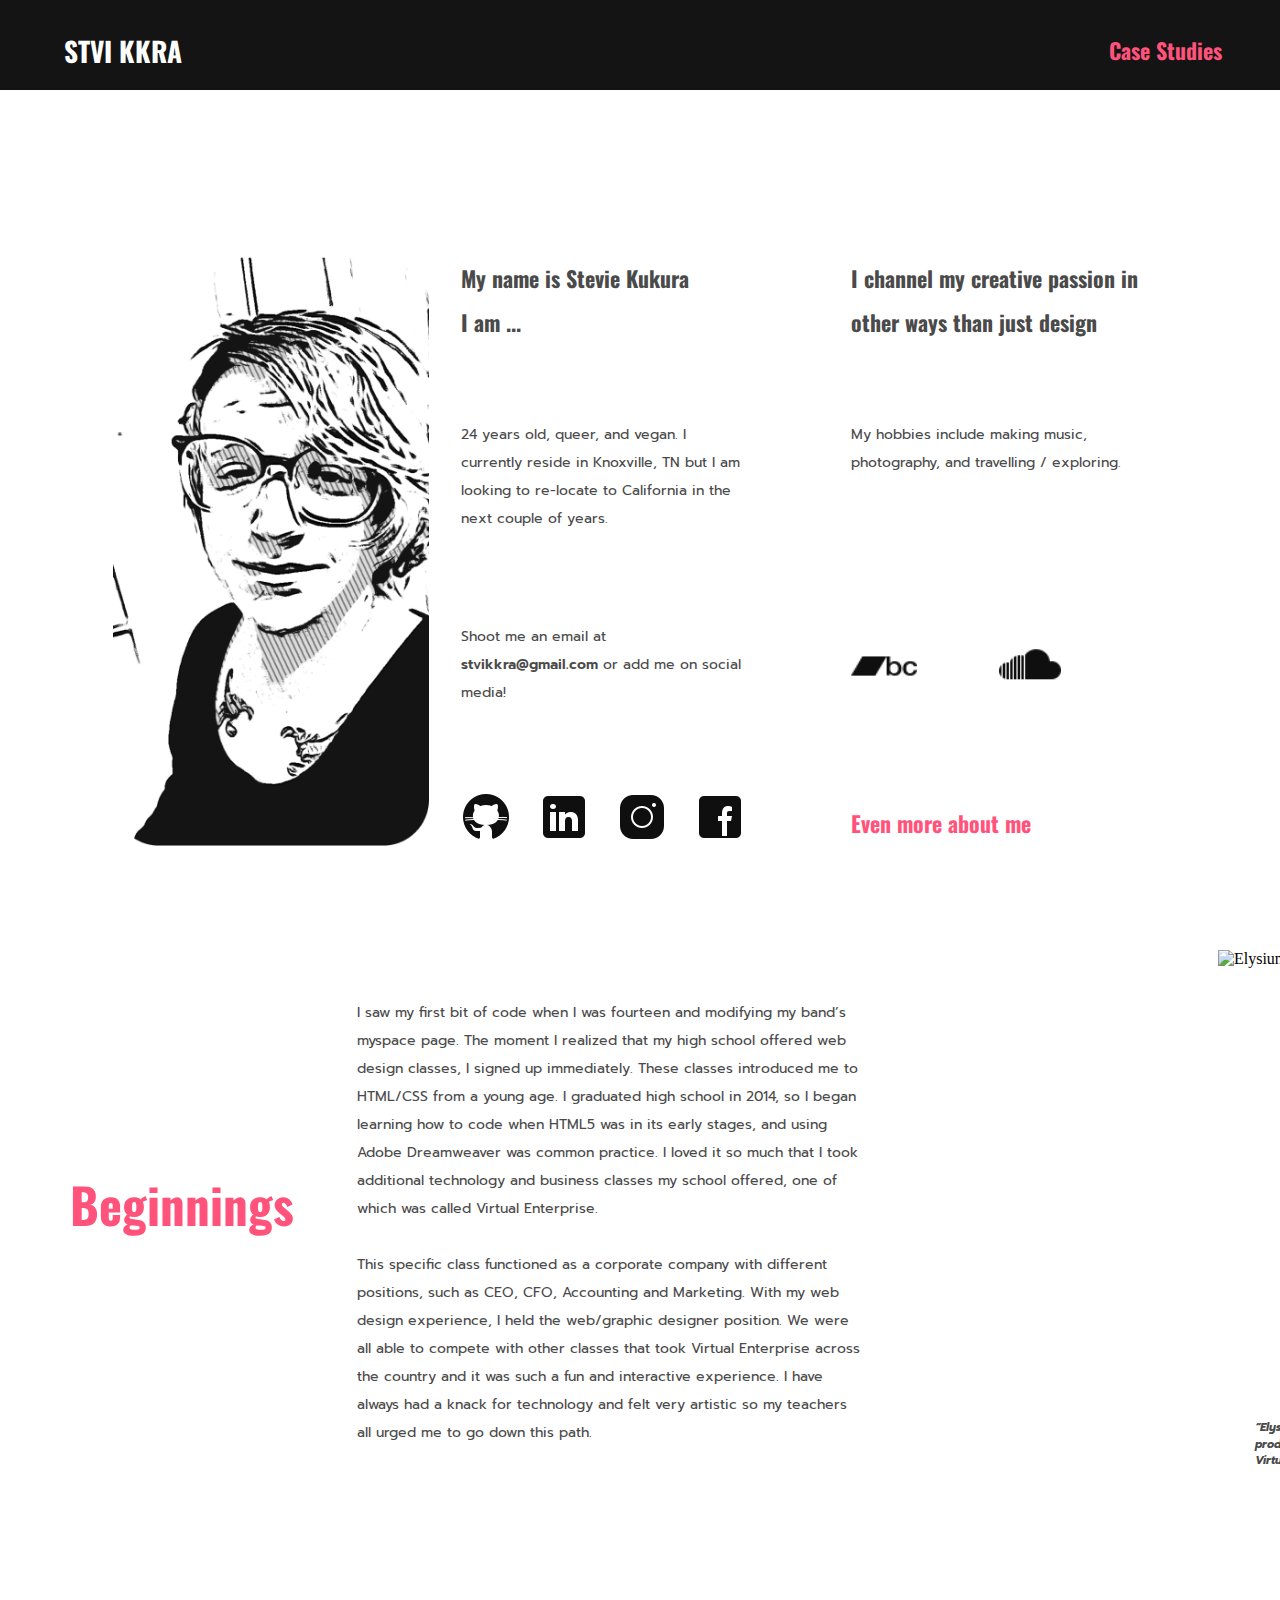
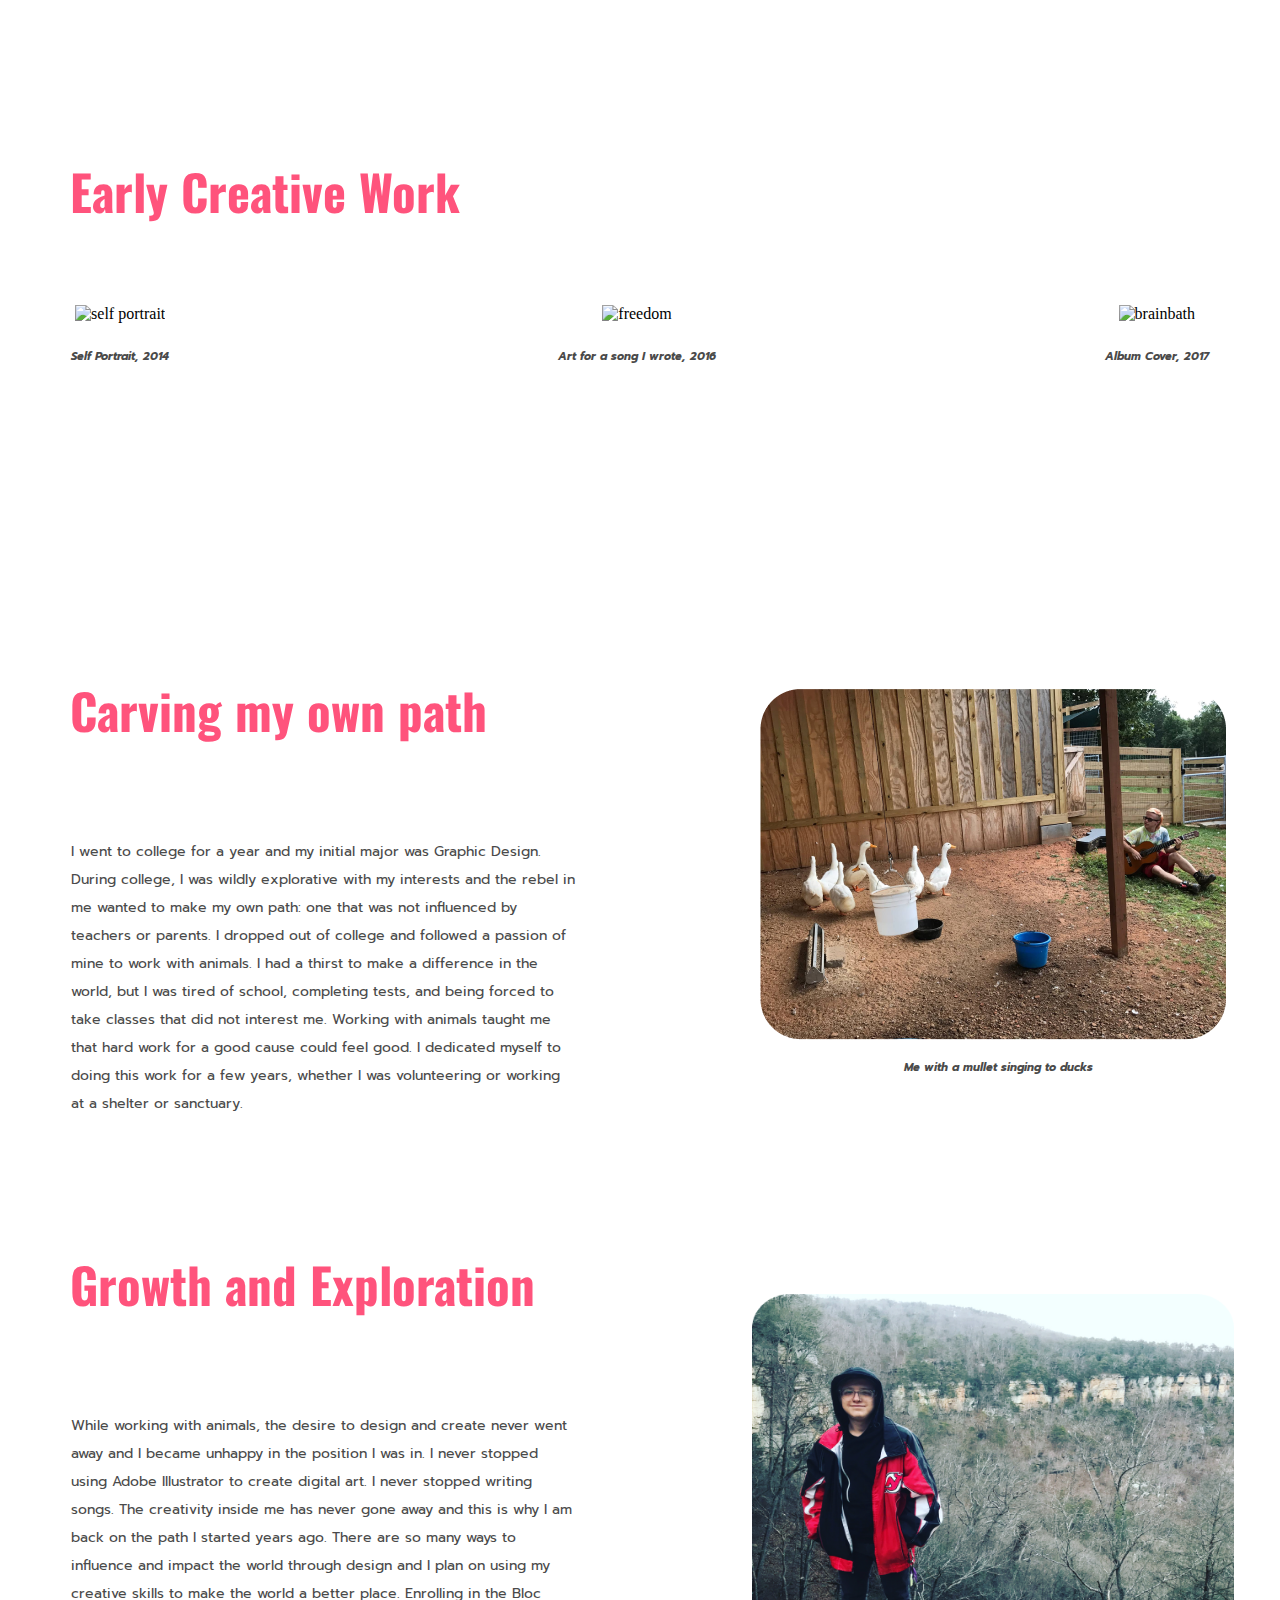
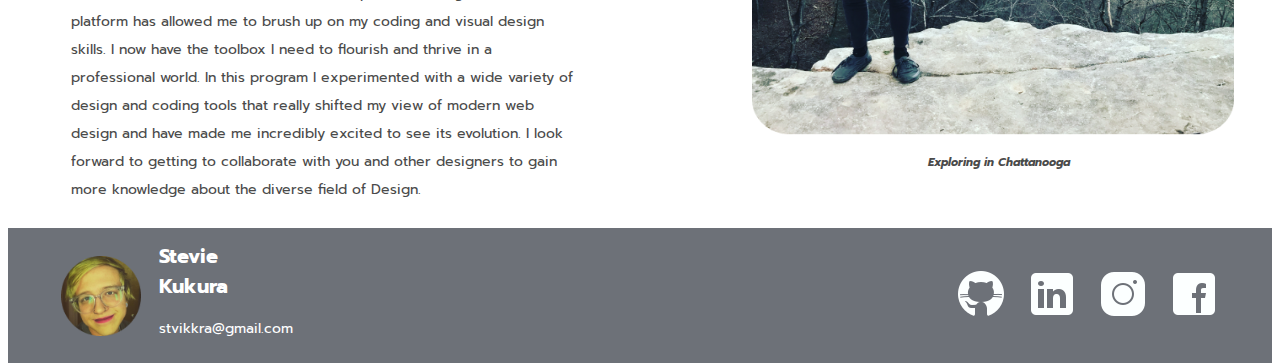
==== about.html @ aa3c1ccd "Fixed validator errors, changed section's without headings to div, cleaned up css" ====
<!DOCTYPE html>
<html lang="en" dir="ltr">
  <head>
    <meta charset="utf-8">
    <meta name="viewport" content="width=device-width, initial-scale=1.0">
    <link rel="stylesheet" type="text/css" href="reset.css">
    <link rel="stylesheet" type="text/css" href="style.css">
    <link href="https://fonts.googleapis.com/css?family=Prompt:400,600&display=swap" rel="stylesheet">
    <link href="https://fonts.googleapis.com/css?family=Oswald:300,400,600&display=swap" rel="stylesheet">
    <title>STVI KKRA | About Me</title>
  </head>
  <body>

    <div class="wrapper_master">

      <nav class="navigation">
        <label class="mobile_nav" for="toggle">&#9776;</label>
        <input type="checkbox" class="hamburger_menu" id="toggle">
        <div class="menu" id="mobile_subnav">
            <h4 class="submenu_h4"><a href="index.html" class="subnav_color" target="_blank">Home</a></h4>
            <h4 class="submenu_h4"><a href="casestudies.html" target="_blank">Case Studies</a></h4>
        </div>
          <h3 id="header_name"><a class="headlink" href="index.html" target="_blank"> STVI KKRA</a> </h3>
          <h4 class="main_nav"><a href="casestudies.html" target="_blank">Case Studies</a></h4>
      </nav>

      <section id="welcome">

        <img src="images/cartoon.png" alt="B&W" class="blackandwhite"/>
        <h4 id="mynameis">My name is Stevie Kukura <br /> I am ...</h4>
        <p id="intro_about">24 years old, queer, and vegan. I currently reside in Knoxville, TN but I am looking to re-locate to California in the next couple of years. </p>
        <p id="contact_me"> Shoot me an email at <span class="bold">stvikkra@gmail.com</span> or add me on social media!</p>

        <div class="contacticons">
          <a href="https://www.github.com/stvikkra" target="_blank"><img src="images/github_black.png" alt="github"/></a>
          <a href="https://www.linkedin.com/stvikkra" target="_blank"><img src="images/linkedin_black.png" alt="linkedin"/></a>
          <a href="https://www.instagram.com/stvikkra" target="_blank"><img src="images/insta_black.png" alt="Instagram"/></a>
          <a href="https://www.facebook.com/stvikkra" target="_blank"><img src="images/facebook_black.png" alt="facebook2"/></a>
        </div>

        <h4 id="channel">I channel my creative passion in other ways than just design</h4>
        <p id="hobbies">My hobbies include making music, photography, and travelling / exploring.</p>

        <div class="musicicons">
        <a href="https://plusandminus.bandcamp.com/releases" target="_blank"><img src="images/bandcamp.png" alt="bandcamp" id="bandcamp"/></a>
        <a href="https://soundcloud.com/sewervegan" target="_blank"><img src="images/soundcloud.png" alt="soundcloud" id="soundcloud"/></a>
        </div>

        <h4 id="evenmore"><a href="#begin">Even more about me </a> </h4>

      </section>

      <section class="viewportcontain" id="begin">
        <h2 class="h2about">Beginnings</h2>
        <p class="about_p">
          I saw my first bit of code when I was fourteen and modifying my band’s myspace page. The moment I realized that my high school offered web design classes, I signed up immediately. These classes introduced me to HTML/CSS from a young age. I graduated high school in 2014, so I began learning how to code when HTML5 was in its early stages, and using Adobe Dreamweaver was common practice. I loved it so much that I took additional technology and business classes my school offered, one of which was called Virtual Enterprise.
          <br /><br />
          This specific class functioned as a corporate company with different positions, such as CEO, CFO, Accounting and Marketing. With my web design experience, I held the web/graphic designer position. We were all able to compete with other classes that took Virtual Enterprise across the country and it was such a fun and interactive experience. I have always had a knack for technology and felt very artistic so my teachers all urged me to go down this path. </p>

        <div class="img_contain" id="elysium_img_contain">
        <img src="images/elysium.png" alt="Elysium" id="elysium"/>
        <h6>“Elysium” was a fictional tech company with futuristic products. I designed this logo and the website for my Virtual Enterprise class in high school.</h6>
       </div>
    </section>

    <section class="viewportcontain" id="earlycreative">
      <h2 class="h2about">Early Creative Work</h2>
      <div class="creativework">

        <div class="creative_img_contain">
          <img src="images/self.png" alt="self portrait" class="creativephoto"/>
          <h6> Self Portrait, 2014 </h6>
        </div>

        <div class="creative_img_contain">
          <img src="images/freedom.png" alt="freedom" class="creativephoto"/>
          <h6> Art for a song I wrote, 2016</h6>
        </div>

        <div class="creative_img_contain">
          <img src="images/brainbath.png" alt="brainbath" class="creativephoto"/>
          <h6> Album Cover, 2017 </h6>
      </div>
    </div>
    </section>

    <section class="viewportcontain">
      <h2 class="h2about">Carving my own path</h2>
        <p class="about_p">
          I went to college for a year and my initial major was Graphic Design. During college, I was wildly explorative with my interests and the rebel in me wanted to make my own path: one that was not influenced by teachers or parents. I dropped out of college and followed a passion of mine to work with animals. I had a thirst to make a difference in the world, but I was tired of school, completing tests, and being forced to take classes that did not interest me. Working with animals taught me that hard work for a good cause could feel good. I dedicated myself to doing this work for a few years, whether I was volunteering or working at a shelter or sanctuary.
        </p>
        <div class="img_contain">
        <img src="images/ducks.png" alt="Ducks" id="ducks"/>
        <h6 class="img_caption">Me with a mullet singing to ducks</h6>
       </div>
     </section>

     <section class="viewportcontain">
       <h2 class="h2about">Growth and Exploration</h2>
     <p class="about_p" id="jacket_text">
       While working with animals, the desire to design and create never went away and I became unhappy in the position I was in. I never stopped using Adobe Illustrator to create digital art. I never stopped writing songs. The creativity inside me has never gone away and this is why I am back on the path I started years ago. There are so many ways to influence and impact the world through design and I plan on using my creative skills to make the world a better place. Enrolling in the Bloc platform has allowed me to brush up on my coding and visual design skills. I now have the toolbox I need to flourish and thrive in a professional world. In this program I experimented with a wide variety of design and coding tools that really shifted my view of modern web design and have made me incredibly excited to see its evolution. I look forward to getting to collaborate with you and other designers to gain more knowledge about the diverse field of Design.
     </p>

     <div class="img_contain">
     <img src="images/jacket.png" alt="Chattanooga" id="jacket"/>
     <h6 class="img_caption">Exploring in Chattanooga</h6>
    </div>

    </section>

    <footer class="footer_wrap">

      <div class="name_avi">

        <img src="images/mask_footer.png" alt="avi" class="avi"/>

        <div class="name_email">
          <h3 class="description_display" id="footer_name"> Stevie Kukura </h3>
          <p class="footer_email">stvikkra@gmail.com</p>
        </div>

      </div>

      <div class="socialmedialinks">
        <a href="https://www.github.com/stvikkra" target="_blank"><img src="images/github.png" alt="github"/></a>
        <a href="https://www.linkedin.com/in/stvikkra" target="_blank"><img src="images/linkedin.png" alt="linkedin"/></a>
        <a href="https://www.instagram.com/stvikkra" target="_blank"><img src="images/instagram.png" alt="Instagram"/></a>
        <a href="https://www.facebook.com/stvikkra" target="_blank"><img src="images/facebook.png" alt="facebook"/></a>
      </div>

    </footer>
  </div>

  </body>
  </html>
---- style.css ----
/* Global */

html{
  height: 100%;
}

body {
  height: 100%;
  box-sizing: border-box;
}

*, *::after, *::before {
  box-sizing: border-box;
}

/* unvisited link */
a:link {
  color: #FF537C;
  text-decoration: none;
}

/* visited link */
a:visited {
  color: #FF537C;
}

/* mouse over link */
a:hover {
  color: #C4C4C4;
}

/* selected link */
a:active {
  color: #C4C4C4;
}


h1 {
  font-family: 'Oswald', sans-serif;
  font-size: 53.41px;
  color: white;
}

h2{
  font-family: 'Oswald', sans-serif;
  font-size: 48.83px;
  color: #4A4A4A;
}

h3{
  font-family: 'Oswald', sans-serif;
  font-size: 27.34px;
  color: #FF537C;
}

h4 {
  font-family: 'Oswald', sans-serif;
  font-size: 21.88px;
  padding-left: 20%;
  margin-right: 10%;
  line-height: 200%;
  color: #4A4A4A;
}


h5 {
  font-family: 'Oswald', sans-serif;
  font-weight: 300;
  font-size: 21.88px;
  color: #4A4A4A;
}

h6{
  font-family: 'Prompt', sans-serif;
  font-style: italic;
  font-size: 11.2px;
  line-height: 150%;
  color: #4A4A4A;
}

p {
  font-family: 'Prompt', sans-serif;
  font-size: 14px;
  line-height: 200%;
  color: #4A4A4A;
}

.title{
  color: #4A4A4A;
  padding: 0;
  margin-left: 4%;
}

/* Wrap Classes */

.wrapper_master {
  background-color: white;
  width: 100%;
  display: flex;
  flex-direction: row;
  flex-wrap: wrap;
}

.viewportcontain{
  width: 100vw;
  height: 100vh;
  display: flex;
  flex-direction: column;
  align-items: flex-start;
  justify-content: center;
  flex-wrap: wrap;
}

.viewportcontain_demo{
  width: 100vw;
  height: 100vh;
  display: flex;
  flex-direction: row;
  align-items: center;
  justify-content: center;
  flex-wrap: nowrap;
}

.viewportcontain_grid{
  width: 100vw;
  height: 100vh;
  display: grid;
  grid-template-columns: repeat(24, 1fr);
  grid-template-rows: repeat(20, 5vh);
}

.viewportcontain_ext{
  width: 100vw;
  height: 135vh;
  display: grid;
  grid-template-columns: repeat(24, 1fr);
  grid-template-rows: repeat(25, 5.4vh);
}

.viewportcontain_min{
  background-color: #F4F4F4;
  width: 100vw;
  height: 75vh;
  display: grid;
  grid-template-columns: repeat(24, 1fr);
  grid-auto-rows: 5vh;

}

.viewport_title{
  display: flex;
  align-items: flex-start;
  flex-direction: column;
  justify-content: center;
  width: 100vw;
  height: 30vh;
  background-color: #F4F4F4;
}

.viewport_title_text{
  display: flex;
  align-items: flex-start;
  flex-direction: column;
  justify-content: center;
  width: 100vw;
  height: 30vh;
  background-color: #F4F4F4;
}

.viewport_title_ext{
  display: flex;
  flex-direction: column;
  align-items: flex-start;
  justify-content: center;
  width: 100vw;
  height: 70vh;
  background-color: #F4F4F4;
}

.buffer{
  width: 100vw;
  height: 10vh;
}

.buffer_2{
  width: 100vw;
  height: 20vh;
}

/* navigation styles */

.navigation{
  position: fixed;
  z-index: 500;
  background-color: #141414;
  line-height: 70px;
  top: 0;
  left: 0;
  right: 0;
  width: 100vw;
  height: 10%;
  display: grid;
  align-items: center;
  grid-template-columns: repeat(24, 1fr);
  grid-template-rows: 1fr;
}

.main_nav{
  color: #C4C4C4;
  grid-column-start: 21;
  grid-column-end: 25;
}

#header_name{
  color: white;
  justify-self: start;
  padding-left: 5%;
  margin: 0;
  grid-column-start: 2;
  grid-column-end: 6;
}

#mobile_nav{}

/* Nav bar link */

a.headlink:link{
  color: white;
}

a.headlink:visited{
  color: white;
}

a.headlink:hover{
  color: #FF537C;
}

a.headlink_nourish:link{
  color: white;
}

a.headlink_nourish:visited{
  color: white;
}

a.headlink_nourish:hover{
  color: #398A6A;
}


/* sub nav for case studies */

.mobile_nav{
  display: none;
}

.menu{
  position: fixed;
  background-color: #6D7178;
  width: 80%;
  top: 10%;
  left: 0;
  right: 0;
  display: none;
  box-shadow: 0 4px 8px 0 rgba(0, 0, 0, 0.2), 0 6px 20px 0 rgba(0, 0, 0, 0.19);

}

#toggle{
  display: none;
}

label{
  font-size: 25px;
  color: white;
  display: block;
  margin-left: 40%;
}

.menu a:link{
  color: #E5E5E5;
}

.menu a:visited{
  color: #E5E5E5;
}

.menu a:hover{
  color: white;
  font-weight: 400;
}

#toggle:checked + .menu{
  display: flex;
  justify-content: space-evenly;
}

.submenu_h4{
  color: #E5E5E5;
  font-weight: 300;
  padding: 0;
  margin: 0;
}

.divider{
  font-size: 25px;
  color: #E5E5E5;
}

/* footer styles */

.footer_wrap {
    background-color: #6D7178;
    width: 100%;
    height: auto;
    display: grid;
    grid-template-columns: repeat(24, 1fr);
    grid-template-rows: 5vh 5vh 5vh;
    align-items: center;
    justify-content: space-around;
}

.name_avi{
  grid-row: 1 / 4;
  grid-column: 2 / 7;
  width: 35%;
  display: flex;
  align-items: center;

}

.avi{
  width: 80px;
  height: 80px;
}

.name_email{
  color: white;
  line-height: 150%;
  margin-left: 20%;
}

.footer_email{
  color: white;

}

.socialmedialinks{
  grid-column: 19 / 24;
  grid-row: 1 / 5;
  display: flex;
  justify-content: space-between;
}

#footer_name{
  color: white;
  font-family: 'Prompt', sans-serif;
  width: 100%;
  font-size: 20px;
  line-height: 150%;
  margin: 0;
  padding-top: 5%;
  padding-left: 0%;
  margin-bottom: 5%;
}

/* Index */


#index {
  background-color: #141414;
  display: grid;
  grid-template-columns: repeat(12, 1fr);
  grid-template-rows: repeat(50, 5vh);
  width: 100vw;
  height: 100vh;
}

#pinkh1 {
  color: #FF537C;
  font-family: 'Oswald', sans-serif;
  padding-left: 18%;
  width: 100%;
}

.reset{
  width: 100%;
}

#introstatement{
  margin-top: 15%;
  color: white;
}

.hero {
  grid-column-start: 1;
  grid-column-end: 8;
  grid-row-start: 3;
  grid-row-end: 19;
  display: flex;

}

.heroimage{
  max-width: 100%;
  max-height: 100%;
  margin-left: 10%;
}


.mywork{
  grid-column-start: 9;
  grid-column-end: 14;
  grid-row-start: 3;
  grid-row-end: 10;
  margin-bottom: 10%;
  margin-top: 10%;
  background-color: white;
  width: 100%;
  display: flex;
  justify-content: flex-start;
  align-items: center;
}

.mywork:hover{
    background-color: #FF537C;
}

.mywork:hover #pinkh1{
  color: white;
}

.aboutdescribe{
  grid-column-start: 9;
  grid-column-end: 13;
  grid-row-start: 10;
  grid-row-end: 14;
  display: flex;
  padding-top: 13%;
}

.aboutme{
  grid-column-start: 9;
  grid-column-end: 13;
  grid-row-start: 17;
  grid-row-end: 18;
  padding-top: 8%;
}

.aboutme:hover #about_title{
  color: #C4C4C4;
}

#about_title{
  padding-left: 20%;
}

/* Case Studies */

#casestudieswrap {
  background-color: white;
  width: 100vw;
  height: 100%;
  display: grid;
  grid-template-columns: repeat(12, 1fr);
  grid-template-rows: repeat(20, 5vh);
}

.case_study_title_wrap {
  grid-column-start: 1;
  grid-column-end: span 13;
  grid-row-start: 5;
  grid-row-end: 6;
  display: grid;
  grid-template-columns: 1fr 1fr 1fr;
  grid-template-rows: 1fr;
  align-items: center;
}

#white_back {
  grid-column: 1 / 2;
  grid-row: 1 / 2;
  margin-left: 10%;

}

#case_study_title {
  grid-column: 2 / 3;
  grid-row: 1 / 2;
  color: #4A4A4A;
  justify-self: center;
}

.description_display {
  font-family: 'Prompt', sans-serif;
  width: 100%;
  font-size: 14px;
  line-height: 150%;
  margin: 0;
  padding-top: 5%;
  padding-left: 2%;
  margin-bottom: 5%;
}



.nourishwrap_row {
  grid-column-start: 3;
  grid-column-end: 13;
  margin: 0;
  padding: 0;
  grid-row-start: 10;
  grid-row-end: 17;
  display: flex;
  flex-direction: row;
  justify-content: flex-start;
  align-items: center;
}

.nourish_wrap{
  width: 35%;
  margin: 0;
  padding: 0;
  display: flex;
  flex-direction: column;
  align-content: center;
}

.findwrap_row{
  grid-column-start: 1;
  grid-column-end: 11;
  margin: 0;
  padding: 0;
  grid-row-start: 10;
  grid-row-end: 17;
  display: flex;
  justify-content: flex-end;
  align-items: center;
}

.find_wrap{
  width: 35%;
  margin: 0;
  padding: 0;
  display: flex;
  flex-direction: column;
  align-content: center;
}


.nourish_display{
  box-shadow: 0 4px 8px 0 rgba(0, 0, 0, 0.2), 0 6px 20px 0 rgba(0, 0, 0, 0.19);
  border-radius: 25px;
  max-width: 100%;
  max-height: 100%;

}

.find_display{
  box-shadow: 0 4px 8px 0 rgba(0, 0, 0, 0.2), 0 6px 20px 0 rgba(0, 0, 0, 0.19);
  border-radius: 25px;
  max-width: 100%;
  max-height: 100%;
}


.view_whitepink{
  box-shadow: 0 4px 8px 0 rgba(0, 0, 0, 0.2), 0 6px 20px 0 rgba(0, 0, 0, 0.19);
  width: 30%;
  height: 50px;
  color: #FF537C;
  background-color: #FFDDE5;
  display: flex;
  overflow: hidden;
  justify-content: center;
  align-content: center;
  align-items: center;
  border-radius: 10px;
}

.view_whitepink:hover{
    background-color: #FF537C;
}

.view_whitepink:hover h3{
  color: white;
}



/* About */

#welcome {
  width: 100vw;
  height: 100vh;
  display: grid;
  grid-template-columns: repeat(12, 1fr);
  grid-template-rows: repeat(12, 1fr);
}

.blackandwhite {
  max-width: 100%;
  height: 100%;
  grid-column-start: 2;
  grid-column-end: 5;
  grid-row-start: 5;
  grid-row-end: 12;
  align-self: flex-end;
}

#mynameis{
  color: #4A4A4A;
  line-height: 200%;
  grid-column-start: 5;
  grid-column-end: 8;
  grid-row-start: 5;
  padding-left: 10%;
  margin: 0;
}

#channel{
  color: #4A4A4A;
  line-height: 200%;
  grid-column-start: 9;
  grid-column-end: 12;
  grid-row-start: 5;
  margin: 0;
  padding: 0;

}

#intro_about{
  color: #4A4A4A;
  grid-column-start: 5;
  grid-column-end: 8;
  grid-row-start: 7;
  padding-left: 10%;
  line-height: 200%;
}

#contact_me{
  color: #4A4A4A;
  grid-column-start: 5;
  grid-column-end: 8;
  grid-row-start: 9;
  padding-left: 10%;
  line-height: 200%;
}


#hobbies{
  color: #4A4A4A;
  grid-column-start: 9;
  grid-column-end: 12;
  grid-row-start: 7;
  line-height: 200%;
}

.contacticons{
  grid-column-start: 5;
  grid-column-end: 8;
  grid-row-start: 10;
  grid-row-end: 12;
  margin-left: 10%;
  align-self: flex-end;
  display: flex;
  justify-content: space-between;
}

.musicicons{
  grid-column-start: 9;
  grid-column-end: 11;
  grid-row-start: 8;
  grid-row-end: 10;
  margin-bottom: 10%;
  display: flex;
  justify-content: space-between;
  align-items: flex-end;
}

#soundcloud{
  width: 62.33px;
  height: 60.18px;
}

#bandcamp{
  width: 66px;
  height: 60.18px;
}

#evenmore{
  color: #FF537C;
  grid-column-start: 9;
  grid-column-end: 12;
  grid-row-start: 11;
  grid-row-end: 12;
  margin: 0;
  padding: 0;
  align-self: flex-end;
}


#more{
  grid-column-start: 9;
  grid-column-end: 11;
  grid-row-start: 11;
  grid-row-end: 12;
  align-self: center;
  padding: 0;
  width: 35px;
  height: 35px;
}

.about_p{
  width:40%;
  margin-left: 5%;
}

.h2about{
  color: #FF537C;
  align-self: flex-start;
  margin-left: 4.9%;
  padding-bottom: 3%;
}

.img_contain{
  width: 64%;
  height: 100%;
  display: flex;
  flex-direction: column;
  justify-content: center;
  align-items: center;

}

#elysium_img_contain{
  width: 40%;
  padding-left: 15%;
}

#elysium{
  align-self: center;
  width: 389.14px;
  height: 443.84px;
}

#jacket{
  align-self: center;
  padding-top: 10%;
  padding-bottom: 5%;
  width: 55%;
}

#ducks{
  align-self: center;
  padding-bottom: 5%;

}

.creativework{
  align-self: center;
  width: 90%;
  display: flex;
  align-items: center;
  justify-content: space-between;
}


/* Nourish */

a.nourish_link:link{
  color: #398A6A;
}

a.nourish_link:visited{
  color: white;
}

a.nourish_link:hover{
  color: #7CFFAE;
}


#nourish_front_title{
  grid-column: 2 / 6;
  grid-row: 5 / 6;
}

#nourish_front_mobile{
  grid-column: 17 / 23;
  grid-row: 4 / 6;
}

.nourish_text{
  grid-column: 2 / 10;
  grid-row: 9 / 15;
}

.nourish_cta{
  overflow: hidden;
  box-shadow: 0 4px 8px 0 rgba(0, 0, 0, 0.2), 0 6px 20px 0 rgba(0, 0, 0, 0.19);
  display: flex;
  align-items: center;
  justify-content: center;
  border-radius: 10px;
  background-color: #C9FFDD;
  grid-column: 2 / 6;
  grid-row: 17 / 19;
}

.sizer {
  width: 100%;
  height: 100%;
  z-index: -1
}

.nourish_cta_text{
  color: #398A6A;
  margin: 0;
  padding: 0;
}

.nourish_cta:hover{
    background-color: #398A6A;
    color: white;
}

.nourish_cta:hover .sizer h4{
  color: white;
}



/* Problem and Solution */

.psheader{
  justify-self: center;
  width: 100%;
  display: flex;
  justify-content: space-around;
}

#pstitle{
  color: #4A4A4A;
  align-self: center;
}

#pstext{
  width: 37%;
  align-self: center;
  padding-top: 5%;
}

/* Survey Responses */

#allgroups{
  width: 500px;
  grid-column: 3 / 8;
  grid-row: 9 / 19;
  margin-left: -15%;
}

#survey_groups{
  width: 400px;
  grid-column: 16 / 20;
  grid-row: 9 / 19;
  margin-left: -15%;
}

#responses_1{
  margin-left: 5%;
  grid-column: 2 / 11;
  grid-row: 3 / 8;
}

#responses_2{
  margin-left: 5%;
  grid-column: 15 / 23;
  grid-row: 3 / 8;
}

/* Key Takeaways */

#keytakeaway_master{
  width: 100vw;
  height: 110vh;
  display: grid;
  grid-template-columns: repeat(24, 1fr);
  grid-template-rows: repeat(22, 5vh);
}

#top_responses{
  width: 700px;
  grid-column: 12 / 20;
  grid-row: 3 / 5;
}

#features{
  padding: 0;
  margin: 0;
  grid-column: 2 / 5;
  grid-row: 2 / 4;
}

#affordability{
  padding: 0;
  margin: 0;
  grid-column: 2 / 5;
  grid-row: 16 / 18;
}

#features_title{
  margin: 0;
  color: white;
  padding-left: 5%;
  font-size: 31.25px;
}

#affordability_title{
  margin: 0;
  padding-left: 5%;
  font-size: 31.25px;
  color: white;
}

#features_text{
  grid-column: 2 / 9;
  grid-row: 8 / 10;
  font-size: 14px;
  padding-left: 5%;
}

.side_title{
  background-color: #398A6A;
  box-shadow: 0 4px 8px 0 rgba(0, 0, 0, 0.2), 0 6px 20px 0 rgba(0, 0, 0, 0.19);
  display: flex;
  align-items: center;
}

.iasked{
  font-weight: 600;
  padding-left: 2.5%;
  grid-column: 2 / 9;
  grid-row: 6 / 7;
}

.brown_description{
  background-color: #432C30;
  box-shadow: 0 4px 8px 0 rgba(0, 0, 0, 0.2), 0 6px 20px 0 rgba(0, 0, 0, 0.19);
  width: 100%;
  height: 100%;
  display: grid;
  grid-template-columns: repeat(10, 10%);
  grid-template-rows: repeat(2, 50%);
  border-radius: 15px;
}

#meat{
  grid-column: 2 / 12;
  grid-row: 19 / 22;
}

#meat_img{
  grid-column: 1 / 2;
  grid-row: 1 / 3;
  align-self: center;
  padding-left: 20%;
}

.stat_title{
  font-family: Prompt, sans-serif;
  color: white;
  font-weight: 600;
  padding: 0;
  padding-top: 5%;
  margin: 0;
  grid-column: 3 / 9;
  grid-row: 1 / 2;
}

.stat_description{
  color: white;
  font-size: 14px;
  line-height: 150%;
  grid-column: 3 / 10;
  grid-row: 2 / 3;
}

#veg{
  grid-column: 14 / 24;
  grid-row: 19 / 22;
}

#veg_img{
  grid-column: 1 / 2;
  grid-row: 1 / 3;
  padding-left: 20%;
  align-self: center;
}

/* Demographics */

.income_contain{
  box-shadow: 0 4px 8px 0 rgba(0, 0, 0, 0.2), 0 6px 20px 0 rgba(0, 0, 0, 0.19);
  border-radius: 10px;
  margin-left: 4%;
  width: 80%;
  height: 20%;
  display: grid;
  grid-template-columns: repeat(12, 1fr);
  grid-template-rows: 50% 50%;
}

.high_bar{
  background-color: #398A6A;
  grid-column: 1 / 5;
  grid-row: 2 / 3;
  border-radius: 0 0 0 10px;
}

.medium_bar{
  background-color: #603F45;
  grid-column: 5 / 9;
  grid-row: 2 / 3;
}

.low_bar{
  background-color: #6D7178;
  grid-column: 9 / 13;
  grid-row: 2 / 3;
  border-radius: 0 0 10px 0;
}


.income_title{
  background-color: #FDF0D5;
  display: flex;
  align-items: center;
  padding-left: 3%;
  grid-column: 1 / 13;
  grid-row: 1 / 1;
  border-radius: 10px 10px 0 0;
}

.demo_priority{
  display: flex;
  align-items: center;
  padding-left: 10%;
}

.label_lifestyle{
  color: white;
}

.left_col_demo{
  width: 50%;
  height: 100vh;
  display: flex;
  flex-direction: column;
  align-items: center;
  justify-content: space-around;
}

.right_col_demo{
  width: 50%;
  height: 100vh;
  display: flex;
  flex-direction: column;
  align-items: center;
  justify-content: center;
}

#class_demo{
  color: #4A4A4A;
  font-weight: 400;
}

.bold{
  font-weight: 600;
}

/* img slider */
#i1, #i2, #i3, #i4, #i5{ display: none;}

.slide_container{
    width: 90%;
    height: 50%;
    position: relative;
	  user-select: none;
	}

	.slide_container .slide_img{
		position: absolute;
		width: 100%;
		height: 100%;
	}
	.slide_container .slide_img img{
		width: inherit;
		height: inherit;
	}

.slide_container #nav_slide{
	width: 85%;
  left: 5%;
  bottom: 5%;
	height: 11px;
	position: absolute;
	text-align: center;
	z-index: 60;
	cursor: default;
}

#nav_slide .dots{
	width: 18px;
	height: 18px;
  margin-top: 4%;
  margin-left: 5%;
	position: relative;
	border-radius: 100%;
	display: inline-block;
	background-color: #6D7178;
	transition: .4s;
}

#nav_slide .dots:hover {
	cursor: pointer;
	background-color: #C4C4C4;
	transition: .25s
}

.slide_img{z-index: -1;}

	#i1:checked ~ #one  ,
	#i2:checked ~ #two  ,
	#i3:checked ~ #three

	{z-index: 9; animation: scroll 1s ease-in-out;}

	#i1:checked  ~  #nav_slide #dot1,
	#i2:checked  ~  #nav_slide #dot2,
	#i3:checked  ~  #nav_slide #dot3
	{ background-color: #C4C4C4;}

@keyframes scroll{
	0%{	opacity:.4;}
	100%{opacity:1}
}

/* Competitive Analysis */

.comp_img_contain{
  width: 100%;
  height: 100%;
  display: flex;
  flex-direction: row;
  justify-content: space-around;
  align-items: center;
  align-content: center;
}

#img_comp_viewport{
  height: 80vh;
}

.analysis_text{
  grid-column: 2 / 11;
  grid-row: 5 / 15;
}

#analysis_cta{
  grid-column: 2 / 6;
  grid-row: 15 / 17;
}

/* Personas and Potential Users */

.user_subtext{
  width: 35%;
  margin-left: 4%;
  margin-top: 2%;
}

#mobile_persona{
  height: 108vh;
}

#mobile_users{
  height: 30vh;
}


.left_col{
  box-shadow: 0 4px 8px 0 rgba(0, 0, 0, 0.2), 0 6px 20px 0 rgba(0, 0, 0, 0.19);
  grid-column: 2 / 8;
  grid-row: 3 / 19;
  display: flex;
  flex-direction: column;
  background-color: #F4F4F4;
  border-radius: 10px;
}

.center_col{
  box-shadow: 0 4px 8px 0 rgba(0, 0, 0, 0.2), 0 6px 20px 0 rgba(0, 0, 0, 0.19);
  grid-column: 10 / 16;
  grid-row: 3 / 19;
  flex-direction: column;
  display: flex;
  background-color: #F4F4F4;
  border-radius: 10px;
}

.right_col{
  box-shadow: 0 4px 8px 0 rgba(0, 0, 0, 0.2), 0 6px 20px 0 rgba(0, 0, 0, 0.19);
  grid-column: 18 / 24;
  grid-row: 3 / 19;
  display: flex;
  flex-direction: column;
  background-color: #F4F4F4;
  border-radius: 10px;
}

.persona_detail{
  align-self: flex-start;
  display: flex;
  align-items: center;
  width: 180px;
  height: 250px;
  flex-direction: column;
  flex-wrap: wrap;
}

.traits{
  align-self: flex-end;
  margin-left: 15%;
  padding-bottom: 7%;
  font-family: 'Oswald', sans-serif;
  font-size: 12.8px;
  font-weight: 300;
  color: #4A4A4A;
  line-height: 400%;
  text-align: right;
}

.user{
  width: 180px;
  height: 180px;
}

.persona_name{
  color: #4A4A4A;
  padding: 0;
  margin: 0;
}

.traits_contain{
  display: flex;
  flex-direction: row;
  margin-top: 5%;
  margin-left: 5%;
  width: 100%;
  height: 200px;
  align-items: center;
}

.col_text{
  color: #4A4A4A;
  font-size: 12.8px;
  line-height: 200%
}

.col_text_head{
  color: #4A4A4A;
  font-size: 16px;
  line-height: 200%;
  font-weight: 400;
}

.goals{
  margin-top: 25%;
  align-self: center;
  width: 90%;
}

.frustrations{
  margin-top: 15%;
  align-self: center;
  width: 90%;
}

/* Potential Users > Interviews */

#interviews{
  height: 135vh;
  grid-template-rows: repeat(25, 6.8vh);
}

#interview_col_left{
  grid-row: 3 / 19;
}

#interview_col_center{
  grid-row: 3 / 19;
}

#interview_col_right{
  grid-row: 3 / 19;
}

/* User Stories */

#user_stories{
  width: 100vw;
  height: 120vh;
  display: grid;
  grid-template-columns: repeat(24, 1fr);
  grid-template-rows: repeat(24, 5vh);
}

.asauser{
  box-shadow: 0 4px 8px 0 rgba(0, 0, 0, 0.2), 0 6px 20px 0 rgba(0, 0, 0, 0.19);
  grid-column: 3 / 7;
  grid-row: 3 / 5;
  background-color: #432C30;
  display: flex;
  align-items: center;
}

.iwantto{
  box-shadow: 0 4px 8px 0 rgba(0, 0, 0, 0.2), 0 6px 20px 0 rgba(0, 0, 0, 0.19);
  grid-column: 8 / 12;
  grid-row: 3 / 5;
  background-color: #432C30;
  display: flex;
  align-items: center;
}

.display_text{
  padding-left: 5%;
  margin: 0;
  width: 100%;
  font-family: 'Prompt', sans-serif;
  font-style: italic;
  color: white;
}

.story{
  display: flex;
  align-items: center;
  box-shadow: 0 4px 8px 0 rgba(0, 0, 0, 0.2), 0 6px 20px 0 rgba(0, 0, 0, 0.19);
  width: 100%;
  justify-content: space-between;
  background-color: #FDF0D5;
  border-radius: 10px;
}

.priority{
  flex: 0 0 100%;
  display: flex;
  flex-basis: 20%;
  align-items: center;
  justify-content: center;
  height: 100%;
  border-radius: 0 10px 10px 0;
}


.priority_text{
  font-size: 16px;
  font-weight: 600;
  color: white;
}

.story_text{
  font-size: 12.8px;
  padding-left: 3%;
  margin-right: 3%;
  width: 100%;
}

#story1{
  grid-column: 3 / 12;
  grid-row: 7 / 9;
}

#story2{
  grid-column: 3 / 12;
  grid-row: 10 / 12;
}

#story3{
  grid-column: 3 / 12;
  grid-row: 13 / 15;
}

#story4{
  grid-column: 3 / 12;
  grid-row: 16 / 18;
}

#story5{
  grid-column: 3 / 12;
  grid-row: 19 / 21;
}

#story6{
  grid-column: 14 / 23;
  grid-row: 7 / 9;
}

#story7{
  grid-column: 14 / 23;
  grid-row: 10 / 12;
}

#story8{
  grid-column: 14 / 23;
  grid-row: 13 / 15;
}

#story9{
  grid-column: 14 / 23;
  grid-row: 16 / 18;
}

#story10{
  grid-column: 14 / 23;
  grid-row: 19 / 21;
}

.strikethrough{
  position: absolute;
  height: 2px;
  width: 37.5%;
  background-color: #D67D7D;
}

#strikethrough_text{
  text-decoration: line-through;
  text-decoration-color: #D67D7D;
}

.story_caption{
  grid-column: 14 / 23;
  grid-row: 22 / 23;
}

.high{
  background-color: #398A6A;
}

.medium{
  background-color: #603F45;
}

.low{
  background-color: #6D7178;
}


/* Flows / Sitemap */

.flow_title{
  grid-column: 2 / 12;
  grid-row: 2 / 5;
}

#flow_cta{
  grid-column: 2 / 6;
  grid-row: 10 / 12;
}

#comp_cta{
  grid-column: 2 / 6;
  grid-row: 12 / 14;
}

#mobile_comp{
  height: 70vh;
}

#info_nav{
  height: 35vh;
}

#mobile_flow{
  height: 60vh;
}

.flowtext{
  grid-column: 2 / 10;
  grid-row: 4 / 9;
  margin-top: 2%;
}

.flow_img{
  align-self: center;
  justify-self: center;
  width: 85%;
  height: 85vh;
}

/* Wireframes */

#mobile_wireframe_title{
  height: 50vh;
}

.wireframe_contain{
  display: flex;
  width: 100%;
  flex-direction: row;
  justify-content: space-around;
}

#wiretext{
  grid-row: 2 / 5;
  padding-top: 15%;
}

#wireframe_cta{
  grid-row: 8/ 10;
  grid-column: 2 / 7;
}

/* Branding */

#branding_nav{
    height: 120vh;
}

.brand_head{
  width: 100vw;
  height: 120vh;
}

/* Preference Test */

.pref_contain{
  align-self: center;
  width: 100vw;
  height: 80%;
  display: flex;
  flex-direction: row;
  flex-wrap: nowrap;
  justify-content: space-around;
}


/* Icons and Sizing */

.icon_avatar{
  display: flex;
  flex-direction: row;
  align-items: center;
  margin-right: 10%;
  height: 100%;
  width: 60%;
}

.text_lump{
  margin-left: 4%;
  display: flex;
  flex-direction: column;
  justify-content: center;
  height: 100%;
}

#lump_reset{
  margin: 0;
  padding-bottom: 3%;
}

#lump_reset_text{
  width: 45%;
  margin: 0;
  padding: 0;
}

.avatar_final{
  width: 100%;
  height: 80%;
}

.example{
  align-self: center;
}

#icons_sizing{
  height: 45vh;
  flex-direction: row;
  align-items: center;
}

/* User Testing */

#test_title{
  padding: 0;
}

.title_feedback{
  grid-column: 2 / 10;
  grid-row: 9 / 13;
}

.first_attempt{
  grid-column: 17 / 23;
  grid-row: 1 / 10;
}

.title_feedback{
  grid-column: 3 / 10;
  grid-row: 7 / 13;
  line-height: 300%;
  font-family: 'Prompt', sans-serif;
  font-weight: 600;
  font-size: 20px;
  color: #4A4A4A;
}

/* Home Page Attempts / Refining the Home Page */

.display_contain{
  display: flex;
  width: 100%;
  flex-direction: row;
  justify-content: space-around;
}


/* Conclusion */

#conclusion_nav{
  background-color: #F4F4F4;
}

.top_row{
  width: 70%;
  align-self: center;
  display: flex;
  justify-content: flex-start;
  align-items: flex-end;
  align-content: center;
}

.conclusion_body{
  justify-self: center;
  width: 100%;
  display: flex;
  justify-content: space-around;
}

.conclusion_title{
  margin-left: 15%;

}

.conclusion_text{
  width: 38%;
  align-self: center;
  padding-top: 5%;
}

/* Mobile */

@media screen and (max-width: 575px) {

  body{
    position: relative;
    height: auto;
    min-height: 100%;
  }

  h1 {
    font-family: 'Oswald', sans-serif;
    font-size: 42.72px;
    color: white;
  }

  h2{
    font-family: 'Oswald', sans-serif;
    font-size: 39.06px;
    color: #4A4A4A;
  }

  h3{
    font-family: 'Oswald', sans-serif;
    font-size: 21.88px;
    color: #FF537C;
  }

  h4 {
    font-family: 'Oswald', sans-serif;
    font-size: 17.5px;
    padding-left: 20%;
    margin-right: 10%;
    line-height: 200%;
    color: #4A4A4A;
  }


  h5 {
    font-family: 'Oswald', sans-serif;
    font-weight: 300;
    font-size: 21.88px;
    line-height: 150%;
    color: #4A4A4A;
  }

  h6{
    font-family: 'Prompt', sans-serif;
    font-style: italic;
    font-size: 11.2px;
    line-height: 150%;
    color: #4A4A4A;
  }

  p {
    font-family: 'Prompt', sans-serif;
    font-size: 14px;
    line-height: 200%;
    color: #4A4A4A;
  }



  /* unvisited link */
  a:link {
    color: #FF537C;
    text-decoration: none;
  }

  /* visited link */
  a:visited {
    color: #FF537C;
  }

  /* mouse over link */
  a:hover {

  }

  /* selected link */
  a:active {
    color: #C4C4C4;
  }

  .title{
    color: #4A4A4A;
    margin: 0;
    padding-left: 5%;
    width: 100%;
    line-height: 150%;
  }


  /* Wrap Classes */

  .wrapper_master {
    background-color: white;
    width: 100%;
    height: auto;
    min-height: 100%;
    display: flex;
    flex-direction: row;
    flex-wrap: wrap;
  }

  .viewportcontain{
    width: 100%;
    height: auto;
    display: flex;
    flex-direction: column;
    align-items: center;
    flex-wrap: nowrap;
  }

  .viewportcontain_demo{
    width: 100%;
    height: auto;
    display: flex;
    flex-direction: column-reverse;
    align-items: center;
    justify-content: center;
  }

  .viewportcontain_grid{
    width: 100%;
    height: 200vh;
    display: grid;
    grid-template-columns: repeat(12, 1fr);
    grid-auto-rows: 50px;
  }

  .viewportcontain_ext{
    width: 100vw;
    height: auto;
    display: grid;
    grid-template-columns: repeat(24, 1fr);
    grid-auto-rows: 50px;
  }

  .viewportcontain_min{
    background-color: #F4F4F4;
    width: 100vw;
    height: 65vh;
    display: grid;
    grid-template-columns: repeat(12, 1fr);
    grid-auto-rows: 50px;
  }

  .viewport_title{
    display: flex;
    align-items: flex-start;
    flex-direction: column;
    justify-content: center;
    width: 100vw;
    height: 20vh;
    background-color: #F4F4F4;
  }

  .viewport_title_text{
    display: flex;
    flex-direction: column;
    align-items: center;
    justify-content: center;
    width: 100vw;
    height: 50%;
    background-color: #F4F4F4;
  }

  .viewport_title_ext{
    display: flex;
    flex-direction: column;
    align-items: center;
    justify-content: center;
    width: 100vw;
    height: 50%;
    background-color: #F4F4F4;
  }

  .buffer{
    width: 100%;
    height: 10vh;
  }

  .buffer_2{
    width: 100%;
    height: 0;
  }

  /* navigation styles */

  .navigation{
    position: fixed;
    z-index: 500;
    background-color: #141414;
    line-height: 70px;
    top: 0;
    left: 0;
    right: 0;
    width: 100%;
    height: 10%;
    display: flex;
    grid-template-columns: repeat(24, 1fr);
    grid-template-rows: 1fr;
    justify-content: flex-start;
  }

  .main_nav{
    display: none;
    color: #C4C4C4;
  }

  #header_name{
    color: white;
    padding: 0;
    margin: 0;
    width: 100%;
    text-align: center;
    grid-column: 1 / 25;
    grid-row: 1 / 1;
    font-size: 27.34px;
  }

  .mobile_nav{
    display: block;
  }

  /* Nav bar link */

  a.headlink:link{
    color: white;
  }

  a.headlink:visited{
    color: white;
  }


  a.headlink_nourish:link{
    color: white;
  }

  a.headlink_nourish:visited{
    color: white;
  }

  a.headlink_nourish:hover{
    color: #398A6A;
  }


  /* sub nav */

  .menu{
    position: fixed;
    background-color: #6D7178;
    width: 80%;
    top: 10%;
    left: 0;
    right: 0;
    display: none;
  }

  #mobile_subnav{
    position: fixed;
    background-color: #6D7178;
    display: flex;
    flex-direction: column;
    width: 25%;
    height: 20%;
    top: 10%;
    left: 0;
    right: 0;
    display: none;
  }

  #mobile_subnav_study{
    position: fixed;
    background-color: #6D7178;
    display: flex;
    flex-direction: column;
    width: 50%;
    height: 60%;
    top: 10%;
    left: 0;
    right: 0;
    display: none;
  }

  .divider{
    display: none;
  }

  #toggle{
    display: none;
  }


  label{
    font-size: 25px;
    color: white;
    position: fixed;
    left: -35%;
    display: block;
    grid-row-start: 1;
    grid-column-start: 1;
  }

  .menu a:link{
    color: #E5E5E5;
  }

  .menu a:visited{
    color: #E5E5E5;
  }

  .menu a:hover{
    color: white;
    font-weight: 400;
  }

  #toggle:checked + .menu{
    display: flex;
    justify-content: space-evenly;
  }

  .submenu_h4{
    color: #E5E5E5;
    font-weight: 300;
    padding: 0;
    padding-left: 8%;
  }

  .divider{
    font-size: 25px;
    color: #E5E5E5;
  }
  /* footer styles */

  .footer_wrap {
      background-color: white;
      width: 100%;
      height: auto;
      display: flex;
      flex-direction: column;
      align-items: center;
  }

  .avi{
    align-self: center;
    width: 125px;
    height: 125px;
  }

  .name_avi{
    background-color: #6D7178;
    color: white;
    line-height: 150%;
    width: 100%;
    height: 10em;
    display: flex;
    align-items: center;
    justify-content: flex-start;
    padding-left: 10%;
  }

  .footer_email{
    color: white;

  }

  .name_email{
    margin-left: 3%;
  }

  .socialmedialinks{
    background-color: #484B50;
    width: 100%;
    height: 5em;
    display: flex;
    align-items: center;
    justify-content: space-around;
  }

  #footer_name{
    color: white;
    font-family: 'Prompt', sans-serif;
    width: 100%;
    font-size: 20px;
    line-height: 200%;
    margin: 0;
    padding: 0;
  }

  /* Index */


  #index {
    background-color: #141414;
    display: grid;
    grid-template-columns: repeat(24, 1fr);
    grid-template-rows: repeat(20, 5vh);
    width: 100vw;
    height: 100vh;
  }

  #pinkh1 {
    font-family: 'Oswald', sans-serif;
    font-size: 21.88px;
    text-align: center;
    padding: 0;
    margin: 0;
  }

  #introstatement{
    color: white;
    padding: 0;
    margin: 0;
    width: 50%;

  }

  .hero {
    grid-row: 2 / 11;
    width: 100vw;
    display: flex;
    align-items: center;
    justify-content: center;
  }

  .heroimage{
    width: 75%;
    margin-left: -1%;
  }

  .mywork{
    grid-column: 3 / 12;
    grid-row: 18 / 19;
    height: 10vh;
    background-color: white;
    padding: 0;
    margin: 0;
    border-radius: 10px;
    display: flex;
    align-items: center;
    justify-content: center;
  }

  .mywork:hover{
      background-color: #FF537C;
  }

  .mywork:hover #pinkh1{
    color: white;
  }

  .aboutdescribe{
    grid-row: 11 / 17;
    grid-column: 1 / 25;
    padding: 0;
    margin: 0;
    display: flex;
    align-items: center;
    justify-content: center;
    text-align: center;
  }

  .aboutme{
    padding: 0;
    margin: 0;
    grid-column: 14 / 23;
    grid-row: 18 / 19;
    height: 10vh;
    border-radius: 10px;
    background-color: white;
    display: flex;
    align-items: center;
    justify-content: center;
  }

  .aboutme:hover{
      background-color: #FF537C;
  }

  .aboutme:hover #about_title{
    color: white;
  }

  #about_title{
    padding: 0;
    margin: 0;
}

  /* Case Studies */


  #casestudieswrap {
    background-color: white;
    width: 100vw;
    height: 150vh;
    display: grid;
    grid-template-columns: repeat(12, 1fr);
    grid-template-rows: repeat(30, 5vh);
  }

  .case_study_title_wrap {
    grid-column-start: 1;
    grid-column-end: 13;
    grid-row-start: 4;
    grid-row-end: 5;
    display: grid;
    grid-template-columns: 1fr 1fr 1fr;
    grid-template-rows: 1fr;
    align-items: center;
  }

  #white_back {
    grid-column: 1 / 2;
    grid-row: 1 / 2;
    margin-left: 10%;

  }

  #case_study_title {
    grid-column: 1 / 13;
    grid-row: 1 / 2;
    color: #4A4A4A;
    justify-self: center;
  }

  .description_display {
    font-family: 'Prompt', sans-serif;
    width: 100%;
    font-size: 14px;
    line-height: 150%;
    margin: 0;
    padding-top: 5%;
    padding-left: 2%;
    margin-bottom: 5%;
  }


  .nourish_wrap{
    width: 80%;
    margin: 0;
    padding: 0;
    display: flex;
    flex-direction: column;
    align-content: center;
  }

  .find_wrap{
    width: 80%;
    margin: 0;
    padding: 0;
    display: flex;
    flex-direction: column;
    align-content: center;
  }


  .nourishwrap_row {
    grid-column-start: 1;
    grid-column-end: 13;
    margin: 0;
    padding: 0;
    grid-row-start: 7;
    grid-row-end: 17;
    display: flex;
    flex-direction: row;
    justify-content: center;
    align-items: center;
  }


  .findwrap_row{
    grid-column-start: 1;
    grid-column-end: 13;
    margin: 0;
    padding: 0;
    grid-row-start: 19;
    grid-row-end: 29;
    display: flex;
    flex-direction: row;
    justify-content: center;
    align-items: center;
  }

  .nourish_display{
    margin: 0;
    padding: 0;
    width: 100%;
    height: 40%;

  }

  .find_display{
    max-width: 100%;
    max-height: 100%;
  }

  .view_whitepink{
    width: 30%;
    height: 50px;
    padding: 0;
    margin: 0;
    background-color: #FFDDE5;
    display: flex;
    justify-content: center;
    align-content: center;
    align-items: center;
    border-radius: 10px;
  }

  #view_button_text{
    padding: 0;
    margin: 0;
    width: 100%;
    color: #FF537C;
  }

  /* About */

  #welcome {
    width: 100%;
    height: 100%;
    display: flex;
    flex-direction: column;
    align-items: center;
  }

  .blackandwhite {
    align-self: center;
    margin-top: 25%;
    max-width: 100%;
    height: 400px;
  }

  #elysium_img_contain{
    width: 80%;
    padding-left: 0;
  }

  #mynameis{
    color: #4A4A4A;
    line-height: 200%;
    width: 75%;
    margin: 0;
    padding-left: 0;
    padding-top: 5%;
  }

  #channel{
    color: #4A4A4A;
    line-height: 200%;
    width: 75%;
    margin-left: 0;
    margin-top: 10%;
    padding: 0;

  }

  #intro_about{
    color: #4A4A4A;
    padding: 0;
    margin-top: 5%;
    width: 75%;
    line-height: 200%;
  }

  #contact_me{
    color: #4A4A4A;
    width: 75%;
    margin-top: 5%;
    padding: 0;
    line-height: 200%;
  }


  #hobbies{
    color: #4A4A4A;
    width: 75%;
    margin-top: 5%;
    line-height: 200%;
  }

  .contacticons{
    margin-left: 0;
    margin-top: 5%;
    padding: 0;
    align-self: center;
    width: 75%;
    display: flex;
    justify-content: space-between;
  }

  .musicicons{
    margin-top: 5%;
    width: 75%;
    display: flex;
    justify-content: space-around;
    align-items: flex-end;
  }

  #soundcloud{
    width: 62.33px;
    height: 60.18px;
  }

  #bandcamp{
    width: 66px;
    height: 60.18px;
  }

  #evenmore{
    display: none;
    color: #FF537C;
    align-self: center;
    width: 75%;
    padding: 0;
    margin: 0;
  }

  #more{
    grid-column-start: 9;
    grid-column-end: 11;
    grid-row-start: 11;
    grid-row-end: 12;
    align-self: center;
    padding: 0;
    width: 35px;
    height: 35px;
  }

  .about_p{
    width: 75%;
    margin: 0;
    padding: 0;
    margin-top: 10%;
}

  .h2about{
    color: #FF537C;
    width: 75%;
    padding: 0;
    margin: 0;
    line-height: 150%;
    align-self: center;
  }

  .img_contain{
    width: 75%;
    height: 100%;
    display: flex;
    flex-direction: column;
    justify-content: center;
    align-items: center;
  }

  .creative_img_contain{
    width: 75%;
    height: 100%;
    margin-bottom: 15%;
    display: flex;
    flex-direction: column;
    justify-content: center;
    align-items: center;
  }

  #elysium{
    align-self: center;
    width: 289.14px;
    height: 343.84px;
    margin-top: 5%;
    padding: 0;
    border: 5px solid blue;
  }

  #earlycreative{
    margin-bottom: 5%;
  }

  #jacket{
    align-self: center;
    width: 100%;
  }

  #jacket_text{
    padding-bottom: 10%;
  }

  #ducks{
    align-self: center;
    width: 100%;
    margin-top: 15%;
  }

  .img_caption{
  padding-bottom: 20%;
  }

  .creativework{
    margin-top: 15%;
    align-self: center;
    width: 75%;
    height: 100%;
    display: flex;
    flex-direction: column;
    align-items: center;
    justify-content: space-between;
  }

  #earlycreative{
    margin-top: 25%;
  }

  .creativephoto{
    width: 100%;
  }


  /* Nourish */

  #prototype_nav{
    height: 170vh;
  }

  a.nourish_link:link{
    color: white;
  }

  a.nourish_link:visited{
    color: white;
  }

  a.nourish_link:hover{
    color: #7CFFAE;
  }

  #nourish_front_title{
    max-width: 100%;
    justify-self: center;
    grid-column: 2 / 25;
    grid-row: 4 / 5;
  }

  #nourish_front_mobile{
    justify-self: center;
    grid-column: 1 / span 24;
    grid-row: 8 / 10;
  }

  .nourish_text{
    justify-self: center;
    grid-column: 2 / 12;
    grid-row: 26 / 30;
  }

  .nourish_cta_text{
    color: #398A6A;
    margin: 0;
    padding: 0;
  }

  .nourish_cta{
    overflow: hidden;
    box-shadow: 0 4px 8px 0 rgba(0, 0, 0, 0.2), 0 6px 20px 0 rgba(0, 0, 0, 0.19);
    display: flex;
    align-items: center;
    justify-content: center;
    border-radius: 10px;
    background-color: #C9FFDD;
    grid-row: 24 / 25;
    grid-column: 2 / 12;
  }

  .sizer {
    width: 100%;
    height: 100%;
    z-index: -1
  }

  .nourish_cta:hover{
      background-color: #398A6A;
      color: white;
  }

  .nourish_cta:hover .sizer h4{
    color: white;
  }



  /* Problem and Solution */

  #mobile_ps{
    height: 90vh;
  }

  .psheader{
    width: 100%;
    display: flex;
    justify-content: space-around;
  }

  .psheader img{
    width: 35px;
    height: 35px;
  }

  #pstitle{
    color: #4A4A4A;
    align-self: center;
    font-size: 27.34px;
    padding-bottom: 5%;
  }

  #pstext{
    width: 80%;
    align-self: center;
    padding-top: 5%;
  }

  /* Survey Responses */

  #mobile_responses{
    height: 110vh;
  }

  #allgroups{
    width: 320px;
    grid-column: 1 / 13;
    grid-row: 17 / 19;
    padding-right: 3%;
    margin: 0 auto;
  }

  #survey_groups{
    width: 320px;
    grid-column: 1 / 13;
    grid-row: 10 / 19;
    padding-right: 3%;
    margin: 0 auto;
  }

  #responses_1{
    margin: 0;
    padding: 0;
    grid-column: 2 / 12;
    grid-row: 2 / 8;
  }

  #responses_2{
    margin: 0;
    padding: 0;
    grid-column: 2 / 12;
    grid-row: 6 / 12;
  }

  /* Key Takeaways */

  #keytakeaway_master{
    width: 100vw;
    height: 162vh;
    display: grid;
    grid-template-columns: repeat(12, 1fr);
    grid-template-rows: repeat(25, 50px);
  }

  #top_responses{
    width: 320px;
    margin: 0 auto;
    grid-column: 1 / 13;
    grid-row: 11 / 14;
  }

  #features{
    padding: 0;
    margin: 0;
    grid-column: 2 / 7;
    grid-row: 2 / 4;
  }

  #affordability{
    padding: 0;
    margin: 0;
    width: 100%;
    grid-column: 2 / 8;
    grid-row: 16 / 18;
  }

  #features_title{
    margin: 0;
    color: white;
    padding-left: 5%;
    font-size: 31.25px;
  }

  #affordability_title{
    margin: 0;
    padding-left: 5%;
    font-size: 31.25px;
    color: white;
  }

  #features_text{
    grid-column: 2 / 12;
    width: 100%;
    grid-row: 6 / 10;
    font-size: 14px;
    padding: 0;
  }

  .side_title{
    background-color: #398A6A;
    display: flex;
    align-items: center;
  }

  .iasked{
    font-weight: 600;
    padding-left: 2.5%;
    grid-column: 2 / 9;
    grid-row: 5 / 7;
  }

  .brown_description{
    background-color: #432C30;
    width: 100%;
    height: 100%;
    display: grid;
    grid-template-columns: repeat(10, 10%);
    grid-template-rows: repeat(10, 10%);
    border-radius: 15px;
  }

  #meat{
    grid-column: 2 / 12;
    grid-row: 19 / 21;
  }

  #meat_img{
    grid-column: 1 / 2;
    grid-row: 6 / 7;
    align-self: center;
    width: 75px;
    padding-top: 25%;
    padding-left: 15%;
  }

  .stat_title{
    font-family: Prompt, sans-serif;
    color: white;
    font-weight: 600;
    padding-top: 1%;
    padding-left: 5%;
    margin: 0;
    grid-column: 1 / 10;
    grid-row: 1 / 3;
  }

  .stat_description{
    color: white;
    font-size: 11.2px;
    padding-left: 10%;
    padding-right: 5%;
    line-height: 150%;
    grid-column: 3 / 11;
    grid-row: 5 / 6;
  }

  #veg{
    grid-column: 2 / 12;
    grid-row: 22 / 24;
  }

  #veg_img{
    grid-column: 1 / 3;
    grid-row: 7 / 8;
    width: 75px;
    padding-left: 30%;
    align-self: center;
  }

  /* Demographics */

  .income_contain{
    margin: 0;
    width: 90%;
    height: 20%;
    display: grid;
    grid-template-columns: repeat(12, 1fr);
    grid-template-rows: 50% 50%;
  }

  .high_bar{
    background-color: #398A6A;
    grid-column: 1 / 5;
    grid-row: 2 / 3;
    border-radius: 0 0 0 10px;
  }

  .medium_bar{
    background-color: #603F45;
    grid-column: 5 / 9;
    grid-row: 2 / 3;
  }

  .low_bar{
    background-color: #6D7178;
    grid-column: 9 / 13;
    grid-row: 2 / 3;
    border-radius: 0 0 10px 0;
  }

  #demo_title{
    align-self: flex-start;
    width: 100%;
    padding-top: 5%;
  }

  .income_title{
    background-color: #FDF0D5;
    display: flex;
    align-items: center;
    padding-left: 3%;
    grid-column: 1 / 13;
    grid-row: 1 / 1;
    border-radius: 10px 10px 0 0;
  }

  .demo_priority{
    display: flex;
    align-items: center;
    padding-left: 10%;
  }

  .label_lifestyle{
    color: white;
    font-size: 11.2px
  }

  .left_col_demo{
    width: 100%;
    height: 100vh;
    display: flex;
    flex-direction: column;
    align-items: center;
    justify-content: space-around;
  }

  .right_col_demo{
    width: 100%;
    height: 400px;
    display: flex;
    flex-direction: column;
    align-items: center;
    align-content: center;
    justify-content: center;
  }

  #class_demo{
    color: #4A4A4A;
    font-weight: 400;
  }

  .bold{
    font-weight: 600;
  }

  /* img slider */
  #i1, #i2, #i3, #i4, #i5{ display: none;}

  .slide_container{
      width: 90%;
      height: 70%;
      position: relative;
  	  user-select: none;
  	}

  	.slide_container .slide_img{
  		position: absolute;
  		width: 100%;
  		height: 100%;
  	}
  	.slide_container .slide_img img{
  		width: inherit;
  		height: inherit;
  	}

  #nav_slide{
    bottom: 5%;
  	height: 11px;
    display: block;
    padding-top: 20%;
    padding-left: 31%;
    text-align: center;
  	z-index: 60;
  	cursor: default;
  }

  #nav_slide .dots{
  	width: 18px;
  	height: 18px;
    margin-top: 4%;
    margin-left: 20%;
  	border-radius: 100%;
  	display: inline-block;
  	background-color: #6D7178;
  	transition: .4s;
  }

  #nav_slide .dots:hover {
  	cursor: pointer;
  	background-color: #C4C4C4;
  	transition: .25s
  }

  .slide_img{z-index: -1;}

  	#i1:checked ~ #one  ,
  	#i2:checked ~ #two  ,
  	#i3:checked ~ #three

  	{z-index: 9; animation: scroll 1s ease-in-out;}

  	#i1:checked  ~  #nav_slide #dot1,
  	#i2:checked  ~  #nav_slide #dot2,
  	#i3:checked  ~  #nav_slide #dot3
  	{ background-color: #C4C4C4;}

  @keyframes scroll{
  	0%{	opacity:.4;}
  	100%{opacity:1}
  }

  /* Competitive Analysis */

  .comp_img_contain{
    margin: 0;
    padding: 0;
    display: flex;
    flex-direction: column;
    justify-content: space-evenly;

  }

  #img_comp_viewport{
    height: 80vh;
  }

  .comp_img{
    padding: 0;
    width: 90%;
  }

  #mobile_comp{
    height: 65vh;
    grid-template-rows: repeat(50, 25px);
  }

  #comp_text{
    grid-row: 3 / 5;
  }

  #comp_cta{
    grid-row: 19 / 21;
    grid-column: 2 / 12;
  }
  .analysis_text{
    grid-column: 1 / 22;
    grid-row: 2 / 8;
  }

  #analysis_cta{
    width: 100%;
    grid-column: 7 / 15;
    grid-row: 10 / 12;
  }

  /* Personas and Potential Users */

  #mobile_persona{
    height: 282vh;
  }

  #mobile_users{
    height: 45vh;
  }

  #info_nav{
    height: 45vh;
  }

  #persona_title{
    align-self: flex-start;
    width: 100%;
    padding-top: 5%;
  }

  #users_title{
    align-self: flex-start;
    width: 100%;
    padding-top: 5%;
  }

  .user_subtext{
    width: 80%;
    margin: 0;
    padding-left: 0;
    padding-top: 5%;
    padding-bottom: 5%;
  }


  .left_col{
    width: 100%;
    grid-column: 3 / 23;
    grid-row: 2 / 18;
    display: flex;
    flex-direction: column;
    background-color: #F4F4F4;
    border-radius: 10px;
  }

  .center_col{
    width: 100%;
    grid-column: 3 / 23;
    grid-row: 19 / 34;
    flex-direction: column;
    display: flex;
    background-color: #F4F4F4;
    border-radius: 10px;
  }

  .right_col{
    width: 100%;
    grid-column: 3 / 23;
    grid-row: 35 / 49;
    display: flex;
    flex-direction: column;
    background-color: #F4F4F4;
    border-radius: 10px;
  }

  .persona_detail{
    align-self: flex-start;
    display: flex;
    align-items: center;
    width: 180px;
    height: 250px;
    flex-direction: column;
    flex-wrap: wrap;
  }

  .traits{
    align-self: flex-end;
    margin-left: 10%;
    padding-bottom: 7%;
    font-family: 'Oswald', sans-serif;
    font-size: 12.8px;
    font-weight: 300;
    color: #4A4A4A;
    line-height: 400%;
    text-align: right;
  }

  #carrie{
    margin-left: 6%;
  }

  .user{
    width: 180px;
    height: 180px;
  }

  .persona_name{
    color: #4A4A4A;
    padding: 0;
    margin: 0;
  }

  .traits_contain{
    display: flex;
    flex-direction: row;
    margin-top: 5%;
    padding-left: 5%;
    width: 100%;
    height: 200px;
    align-items: center;
  }

  .col_text{
    color: #4A4A4A;
    font-size: 12.8px;
  }

  .col_text_head{
    color: #4A4A4A;
    font-size: 16px;
    line-height: 200%;
    font-weight: 400;
  }

  .goals{
    margin-top: 25%;
    align-self: center;
    width: 80%;
  }

  .frustrations{
    margin-bottom: 5%;
    align-self: center;
    width: 80%;
  }

  /* Potential Users > Interviews */

  #mobile_users{
    height: 40vh;
  }

  #interviews{
    width: 100vw;
    height: 355vh;
    display: grid;
    grid-template-columns: repeat(24, 1fr);
    grid-auto-rows: 50px;
  }

  #interview_col_left{
    grid-row: 2 / 18;

  }

  #interview_col_center{
    grid-row: 19 / 36;
  }

  #interview_col_right{
    grid-row: 37 / 55;
  }

  /* User Stories */

  #user_stories{
    height: 198vh;
  }

  .asauser{
    grid-column: 1 / 10;
    grid-row: 2 / 4;
    background-color: #432C30;
    display: flex;
    align-items: center;
  }

  .iwantto{
    grid-column: 14 / 25;
    grid-row: 3 / 5;
    background-color: #432C30;
    display: flex;
    align-items: center;
  }

  .display_text{
    padding-left: 5%;
    margin: 0;
    width: 100%;
    font-family: 'Prompt', sans-serif;
    font-style: italic;
    color: white;
  }

  .story{
    display: flex;
    align-items: center;
    width: 100%;
    justify-content: space-between;
    background-color: #FDF0D5;
    border-radius: 10px;
  }

  .priority{
    flex: 0 0 100%;
    display: flex;
    flex-basis: 20%;
    align-items: center;
    justify-content: center;
    height: 100%;
    border-radius: 0 10px 10px 0;
  }


  .priority_text{
    font-size: 16px;
    font-weight: 600;
    color: white;
  }

  .story_text{
    font-size: 12.8px;
    padding-left: 3%;
    margin-right: 3%;
  }

  #story1{
    grid-column: 2 / 24;
    grid-row: 6 / 8;
  }

  #story2{
    grid-column: 2 / 24;
    grid-row: 9 / 11;
  }

  #story3{
    grid-column: 2 / 24;
    grid-row: 12 / 14;
  }

  #story4{
    grid-column: 2 / 24;
    grid-row: 15 / 17;
  }

  #story5{
    grid-column: 2 / 24;
    grid-row: 18 / 20;
  }

  #story6{
    grid-column: 2 / 24;
    grid-row: 21 / 23;
  }

  #story7{
    grid-column: 2 / 24;
    grid-row: 24 / 26;
  }

  #story8{
    grid-column: 2 / 24;
    grid-row: 27 / 29;
  }

  #story9{
    grid-column: 2 / 24;
    grid-row: 30 / 32;
  }

  #story10{
    grid-column: 2 / 24;
    grid-row: 33 / 35;
  }

  .strikethrough{
    display: none;
  }

  .story_caption{
    padding-top: 10%;
    line-height: 225%;
    grid-column: 3 / 22;
    grid-row: 35 / 38;
  }

  .high{
    background-color: #398A6A;
  }

  .medium{
    background-color: #603F45;
  }

  .low{
    background-color: #6D7178;
  }


  /* Flows / Sitemap */

  #mobile_flow{
    height: 60vh;
  }

  .flow_title{
    grid-column: 1 / 12;
    grid-row: 1 / 5;
    line-height: 150%;
    padding-left: 5%;
    padding-top: 5%;
  }

  #flow_cta{
    grid-column: 2 / 12;
    grid-row: 9 / 10;
  }

  .flowtext{
    grid-column: 2 / 12;
    grid-row: 2 / 9;
    padding-top: 15%;
  }

  .flow_img{
    align-self: flex-start;
    width: 1200px;
    height: 700px;
  }

  #mobile_flow_img{
    overflow-y: scroll;
  }

  /* Wireframes */

  #wireframe_cta{
    grid-column: 2 / 12;
    grid-row: 7 / 8;
  }

  #mobile_wireframe{
    height: 225vh;
  }

  #mobile_wireframe_title{
    height: 40vh;
  }

  #wireframe_title{
    align-self: flex-start;
    width: 100%;
    padding-top: 5%;
  }

  .wireframe_contain{
    display: flex;
    width: 60%;
    height: 100%;
    flex-direction: column;
    justify-content: space-around;
  }

  /* Branding */

  #branding_nav{
      display: none;
      height: 0;
  }

  #buffer_reset{
    height: 0;
  }

  .brand_head{
    display: none;
    width: 100vw;
    height: 0;
  }

  /* Preference Test */

  #mobile_pref{
    height: 225vh;
    display: flex;
  }

  #pref_title{
    align-self: flex-start;
    width: 100%;
    padding-top: 5%;
  }

  .pref_contain{
    align-self: center;
    width: 80%;
    height: 100%;
    display: flex;
    flex-direction: column;
    justify-content: space-evenly;
  }


  /* Icons and Sizing */

  #icons_sizing{
    height: 85vh;
  }

  .icon_avatar{
    display: flex;
    flex-direction: column;
    align-items: center;
    height: 100%;
    width: 80%;
    padding-top: 10%;
    padding-bottom: 7%;
    margin: 0;
  }

  #buffer_reset2{
    height: 0;
  }

  .text_lump{
    display: flex;
    flex-direction: column;
    justify-content: center;
    height: 100%;
    width: 100%;
  }

  #lump_reset{
    margin: 0;
    padding-bottom: 5%;
    padding-top: 10%;
  }

  #lump_reset_text{
    margin: 0;
    padding: 0;
    width: 80%;
    align-self: center;
  }

  .avatar_final{
    width: 100%;
    height: 90%;
  }

  .example{
    align-self: center;
  }

  #icons_sizing{
    flex-direction: column;
    align-items: center;
  }

  /* User Testing */

  #test_title{
    padding-left: 5%;
  }

  #feedback{
    display: flex;
    flex-direction: column;
    justify-content: space-evenly;
    align-items: center;
    height: 125vh;
  }

  .first_attempt{
    grid-column: 17 / 23;
    grid-row: 1 / 10;
    width: 80%;
    align-self: center;
  }

  .title_feedback{
    width: 80%;
    line-height: 300%;
    font-family: 'Prompt', sans-serif;
    font-weight: 600;
    font-size: 17.5px;
    color: #4A4A4A;
  }

  #buffer_reset3{
    height: 0;
  }

  /* Home Page Attempts / Refining the Home Page */

  #buffer_reset4{
    height: 0;
  }

  #buffer_reset5{
    height: 0;
  }

  #buffer_reset6{
    height: 0;
  }

  #buffer_reset7{
    height: 0;
  }

  #mobile_attempts{
    height: 260vh;
    justify-content: space-evenly;
  }

  .display_contain{
    display: flex;
    flex-direction: column;
    justify-content: space-evenly;
    width: 80%;
    height: 100%;
  }

  #mobile_refine{
    height: 345vh;
    justify-content: space-evenly;
  }

  #refine_title{
    padding-top: 5%;
  }


  /* Conclusion */

  #conclusion_nav{
    background-color: #F4F4F4;
  }

  .top_row{
    width: 100%;
    align-self: center;
    display: flex;
    flex-direction: row-reverse;
    justify-content: flex-end;
    align-items: center;
    align-content: center;
    padding-top: 5%;
  }

  .conclusion_body{
    width: 100%;
    display: flex;
    justify-content: space-around;
  }

  .conclusion_title{
    padding-left: 5%;
    padding-right: 10%;
    margin: 0;

  }

  .flag{
    width: 25%;
  }

  .conclusion_text{
    width: 80%;
    align-self: center;
    padding-top: 5%;
    padding-bottom: 5%;
  }

}

/* Specificly targeted queries for height */

/* long desktop view */

@media screen and (min-height: 850px) {

  @media screen and (min-width: 991px){

    .viewportcontain{
      height: 70vh;
    }

    #index {
      background-color: #141414;
      display: grid;
      grid-template-columns: repeat(12, 1fr);
      grid-template-rows: repeat(50, 5vh);
      width: 100vw;
      height: 100vh;
    }

    #pinkh1 {
      color: #FF537C;
      font-family: 'Oswald', sans-serif;
      padding-left: 15%;
      width: 100%;
    }

    .reset{
      width: 100%;
    }

    #introstatement{
      margin-top: 15%;
      color: white;
    }

    .hero {
      grid-column-start: 1;
      grid-column-end: 8;
      grid-row-start: 3;
      grid-row-end: 19;
      display: flex;

    }

    .heroimage{
      max-width: 100%;
      max-height: 100%;
      margin-left: 10%;
    }


    .mywork{
      grid-column-start: 9;
      grid-column-end: 14;
      grid-row-start: 3;
      grid-row-end: 10;
      margin-bottom: 10%;
      margin-top: 10%;
      background-color: white;
      width: 100%;
      display: flex;
      justify-content: flex-start;
      align-items: center;
    }

    .mywork:hover{
        background-color: #FF537C;
    }

    .mywork:hover #pinkh1{
      color: white;
    }

    .aboutdescribe{
      grid-column-start: 9;
      grid-column-end: 12;
      grid-row-start: 11;
      grid-row-end: 12;
      display: flex;
      padding-top: 10%;
    }

    .aboutme{
      grid-column-start: 9;
      grid-column-end: 12;
      grid-row-start: 17;
      grid-row-end: 18;
      padding-top: 11%;
      margin: 0;
    }

    .aboutme:hover #about_title{
      color: #C4C4C4;
    }

    #about_title{
      padding-left: 20%;
    }

    /* About */

    #welcome {
      width: 100vw;
      height: 100vh;
      display: grid;
      grid-template-columns: repeat(12, 1fr);
      grid-template-rows: repeat(12, 1fr);
    }

    .blackandwhite {
      max-width: 100%;
      height: 100%;
      grid-column-start: 2;
      grid-column-end: 5;
      grid-row-start: 5;
      grid-row-end: 12;
      align-self: flex-end;
    }

    #mynameis{
      color: #4A4A4A;
      line-height: 200%;
      grid-column-start: 5;
      grid-column-end: 8;
      grid-row-start: 5;
      padding-left: 10%;
      margin: 0;
    }

    #channel{
      color: #4A4A4A;
      line-height: 200%;
      grid-column-start: 9;
      grid-column-end: 12;
      grid-row-start: 5;
      margin: 0;
      padding: 0;

    }

    #intro_about{
      color: #4A4A4A;
      grid-column-start: 5;
      grid-column-end: 8;
      grid-row-start: 7;
      padding-left: 10%;
      line-height: 200%;
    }

    #contact_me{
      color: #4A4A4A;
      grid-column-start: 5;
      grid-column-end: 8;
      grid-row-start: 9;
      padding-left: 10%;
      line-height: 200%;
    }


    #hobbies{
      color: #4A4A4A;
      grid-column-start: 9;
      grid-column-end: 12;
      grid-row-start: 7;
      line-height: 200%;
    }

    .contacticons{
      grid-column-start: 5;
      grid-column-end: 8;
      grid-row-start: 10;
      grid-row-end: 12;
      margin-left: 10%;
      align-self: flex-end;
      display: flex;
      justify-content: space-between;
    }

    .musicicons{
      grid-column-start: 9;
      grid-column-end: 11;
      grid-row-start: 8;
      grid-row-end: 10;
      margin-bottom: 10%;
      display: flex;
      justify-content: space-between;
      align-items: flex-end;
    }

    #soundcloud{
      width: 62.33px;
      height: 60.18px;
    }

    #bandcamp{
      width: 66px;
      height: 60.18px;
    }

    #evenmore{
      color: #FF537C;
      grid-column-start: 9;
      grid-column-end: 12;
      grid-row-start: 11;
      grid-row-end: 12;
      margin: 0;
      padding: 0;
      align-self: flex-end;
    }


    #more{
      grid-column-start: 9;
      grid-column-end: 11;
      grid-row-start: 11;
      grid-row-end: 12;
      align-self: center;
      padding: 0;
      width: 35px;
      height: 35px;
    }

    .about_p{
      width:40%;
      margin-left: 5%;
    }

    .h2about{
      color: #FF537C;
      align-self: flex-start;
      margin-left: 4.9%;
      padding-bottom: 3%;
    }

    .img_contain{
      width: 31%;
      height: 100%;
      display: flex;
      flex-direction: column;
      justify-content: center;
      align-items: center;

    }

    #elysium{
      align-self: center;
      width: 389.14px;
      height: 443.84px;
    }

    #elysium_img_contain{
      margin-left: 16%;
    }

    #jacket{
      padding-bottom: 5%;
      padding-left: 35%;
      width: 620px;
      height: 500px;
      text-align: center;
    }

    #ducks{
      align-self: center;
      padding-bottom: 5%;
      padding-left: 35%;

    }

    .creativework{
      align-self: center;
      width: 90%;
      display: flex;
      align-items: center;
      justify-content: space-between;
    }

    .creative_img_contain{
      text-align: center;
    }

    .img_caption{
      padding-left: 38%;
      margin: 0;
    }

    /* Nourish */

    #nourish_front_mobile{
      padding-top: 20%;
    }

    .viewport_title{
      display: flex;
      align-items: flex-start;
      flex-direction: column;
      justify-content: center;
      width: 100vw;
      height: 20vh;
      background-color: #F4F4F4;
    }

    #mobile_responses{
      height: 90vh;
    }

    .stat_title{
      padding-top: 5%;
    }

    .viewport_title_ext{
      display: flex;
      flex-direction: column;
      align-items: flex-start;
      justify-content: center;
      width: 100vw;
      height: 50vh;
      background-color: #F4F4F4;
    }

    #mobile_comp{
      height: 60vh;
    }


    #comp_cta{
      grid-column: 2 / 6;
      grid-row: 10 / 12;
    }

    #info_nav{
      height: 30vh;
    }

    #mobile_persona{
      height: 98vh;
    }

    .left_col{
      box-shadow: 0 4px 8px 0 rgba(0, 0, 0, 0.2), 0 6px 20px 0 rgba(0, 0, 0, 0.19);
      grid-column: 2 / 8;
      grid-row: 3 / 17;
      display: flex;
      flex-direction: column;
      background-color: #F4F4F4;
      border-radius: 10px;
    }

    .center_col{
      box-shadow: 0 4px 8px 0 rgba(0, 0, 0, 0.2), 0 6px 20px 0 rgba(0, 0, 0, 0.19);
      grid-column: 10 / 16;
      grid-row: 3 / 17;
      flex-direction: column;
      display: flex;
      background-color: #F4F4F4;
      border-radius: 10px;
    }

    .right_col{
      box-shadow: 0 4px 8px 0 rgba(0, 0, 0, 0.2), 0 6px 20px 0 rgba(0, 0, 0, 0.19);
      grid-column: 18 / 24;
      grid-row: 3 / 17;
      display: flex;
      flex-direction: column;
      background-color: #F4F4F4;
      border-radius: 10px;
    }

    .persona_detail{
      align-self: flex-start;
      display: flex;
      align-items: center;
      width: 180px;
      height: 250px;
      flex-direction: column;
      flex-wrap: wrap;
    }

    .traits{
      align-self: flex-end;
      margin-left: 15%;
      padding-bottom: 7%;
      font-family: 'Oswald', sans-serif;
      font-size: 12.8px;
      font-weight: 300;
      color: #4A4A4A;
      line-height: 400%;
      text-align: right;
    }

    .user{
      width: 180px;
      height: 180px;
    }

    .persona_name{
      color: #4A4A4A;
      padding: 0;
      margin: 0;
    }

    .traits_contain{
      display: flex;
      flex-direction: row;
      margin-top: 5%;
      margin-left: 5%;
      width: 100%;
      height: 200px;
      align-items: center;
    }

    .col_text{
      color: #4A4A4A;
      font-size: 12.8px;
      line-height: 200%
    }

    .col_text_head{
      color: #4A4A4A;
      font-size: 16px;
      line-height: 200%;
      font-weight: 400;
    }

    .goals{
      margin-top: 25%;
      align-self: center;
      width: 90%;
    }

    .frustrations{
      margin-top: 15%;
      align-self: center;
      width: 90%;
    }

    /* Potential Users > Interviews */

    #mobile_users{
      height: 30vh;
    }

    #interviews{
      height: 122vh;
      grid-template-rows: repeat(25, 6.8vh);
    }

    #interview_col_left{
      grid-row: 3 / 17;
    }

    #interview_col_center{
      grid-row: 3 / 17;
    }

    #interview_col_right{
      grid-row: 3 / 17;
    }

    #flow_cta{
      grid-column: 2 / 6;
      grid-row: 9 / 11;
    }

    #mobile_flow{
      height: 60vh;
    }

    #mobile_flow_img{
      height: 100vh;
    }

    #mobile_wireframe_title{
      height: 45vh;
    }

    #wireframe_cta{
      grid-row: 7 / 9;
      grid-column: 2 / 7;
    }

    #branding_nav{
      height: 100vh;
    }

    #test_title{
      padding: 0;
    }

    #buffer_reset2{
      height: 0;
    }

    #buffer_reset3{
      height: 0;
    }

    .first_attempt{
    }

    #feedback{
      height: 90vh;
      display: flex;
      justify-content: space-around;
      align-items: center;
    }

  }
}

/* Laptop with touch */

@media screen and (min-width: 1280px){

  @media screen and (min-height: 950px){

    #index {
      background-color: #141414;
      display: grid;
      grid-template-columns: repeat(12, 1fr);
      grid-template-rows: repeat(50, 5vh);
      width: 100vw;
      height: 100vh;
    }

    #pinkh1 {
      color: #FF537C;
      font-family: 'Oswald', sans-serif;
      padding-left: 19%;
      width: 100%;
    }

    .reset{
      width: 100%;
    }

    #introstatement{
      margin-top: 15%;
      color: white;
    }

    .hero {
      grid-column-start: 1;
      grid-column-end: 8;
      grid-row-start: 4;
      grid-row-end: 18;
      display: flex;

    }

    .heroimage{
      max-width: 100%;
      max-height: 100%;
      margin-left: 10%;
    }


    .mywork{
      grid-column-start: 9;
      grid-column-end: 14;
      grid-row-start: 4;
      grid-row-end: 10;
      margin-bottom: 10%;
      margin-top: 10%;
      background-color: white;
      width: 100%;
      display: flex;
      justify-content: flex-start;
      align-items: center;
    }

    .mywork:hover{
        background-color: #FF537C;
    }

    .mywork:hover #pinkh1{
      color: white;
    }

    .aboutdescribe{
      grid-column-start: 9;
      grid-column-end: 13;
      grid-row-start: 10;
      grid-row-end: 12;
      display: flex;
      padding-top: 16%;
    }

    .aboutme{
      grid-column-start: 9;
      grid-column-end: 13;
      grid-row-start: 16;
      grid-row-end: 18;
      padding-top: 12%;
      margin: 0;
    }

    .blackandwhite{
      padding-right: 10%;
    }

    .aboutme:hover #about_title{
      color: #C4C4C4;
    }

    #about_title{
      padding-left: 20%;
    }

    #mynameis{
      color: #4A4A4A;
      line-height: 200%;
      grid-column-start: 5;
      grid-column-end: 8;
      grid-row-start: 5;
      padding-left: 15%;
      margin: 0;
    }

    #intro_about{
      color: #4A4A4A;
      grid-column-start: 5;
      grid-column-end: 8;
      grid-row-start: 7;
      padding-left: 15%;
      line-height: 200%;
    }

    #contact_me{
      color: #4A4A4A;
      grid-column-start: 5;
      grid-column-end: 8;
      grid-row-start: 9;
      padding-left: 15%;
      line-height: 200%;
    }

    .contacticons{
      grid-column-start: 5;
      grid-column-end: 8;
      grid-row-start: 10;
      grid-row-end: 12;
      margin-left: 15%;
      align-self: flex-end;
      display: flex;
      justify-content: space-between;
    }

    .nourish_cta{
      grid-row: 16 / 18;
    }

    #nourish_front_mobile{
      padding-top: 25%;
    }

    #img_comp_viewport{
      height: 50vh;
    }

    #mobile_flow{
      height: 55vh;
    }

    .flow_img{
      height: 800px;
      width: 1280px;
    }

  }
}

/* (iphone 6,7, 8 Plus) */

@media screen and (max-width: 416px) and (max-height: 738px) {

  #prototype_nav{
    height: 180vh;
  }

  .nourish_cta{
    grid-row: 25 / 26;
  }

  .nourish_text{
    grid-row: 27 / 29;
  }

  #mobile_ps{
    height: 90vh;
  }

  #mobile_responses{
    height: 135vh;
  }

  #responses_2{
    grid-row: 7 / 8;
  }

  #mobile_comp{
    height: 70vh;
    grid-template-rows: repeat(50, 25px);
  }

  #comp_text{
    grid-row: 3 / 5;
  }

  #comp_cta{
    grid-row: 18 / 20;
  }

  #allgroups{
    grid-row: 21 / 22;
  }

  #survey_groups{
    grid-row: 12 / 14;
  }

  #mobile_persona{
    height: 305vh;
  }

  .left_col{
    width: 100%;
    grid-column: 3 / 23;
    grid-row: 2 / 19;
    display: flex;
    flex-direction: column;
    background-color: #F4F4F4;
    border-radius: 10px;
  }

  .center_col{
    width: 100%;
    grid-column: 3 / 23;
    grid-row: 20 / 35;
    flex-direction: column;
    display: flex;
    background-color: #F4F4F4;
    border-radius: 10px;
  }

  .right_col{
    width: 100%;
    grid-column: 3 / 23;
    grid-row: 36 / 50;
    display: flex;
    flex-direction: column;
    background-color: #F4F4F4;
    border-radius: 10px;
  }

  .goals{
    margin-top: 15%;
    align-self: center;
    width: 80%;
  }

  #goals_carrie{
  }

  #goals_chelsea{

  }

  #grace{
    margin-top: 25%;
  }

  .traits_contain{
    padding: 0;
  }

  #interviews{
    height: 375vh;
    grid-template-rows: repeat(100, 50px);
  }

  #interview_col_left{
    grid-row: 2 / 19;

  }

  #interview_col_center{
    grid-row: 20 / 37;
  }

  #interview_col_right{
    grid-row: 38 / 55;
  }

  #user_stories{
    width: 100vw;
    height: 245vh;
    display: grid;
    grid-template-columns: repeat(24, 1fr);
    grid-template-rows: repeat(50, 50px);
  }

  .asauser{
    grid-column: 1 / 10;
    grid-row: 2 / 3;
    background-color: #432C30;
    display: flex;
    align-items: center;
  }

  .iwantto{
    grid-column: 14 / 25;
    grid-row: 3 / 4;
    background-color: #432C30;
    display: flex;
    align-items: center;
  }

  .display_text{
    padding-left: 5%;
    margin: 0;
    width: 100%;
    font-family: 'Prompt', sans-serif;
    font-style: italic;
    color: white;
  }

  .story{
    display: flex;
    align-items: center;
    width: 100%;
    justify-content: space-between;
    background-color: #FDF0D5;
    border-radius: 10px;
  }

  .priority{
    flex: 0 0 100%;
    display: flex;
    flex-basis: 30%;
    align-items: center;
    justify-content: center;
    height: 100%;
    border-radius: 0 10px 10px 0;
  }


  .priority_text{
    font-size: 16px;
    font-weight: 600;
    color: white;
  }

  .story_text{
    font-size: 12.8px;
    padding-left: 3%;
    margin-right: 3%;
  }

  #story1{
    grid-column: 2 / 24;
    grid-row: 5 / 7;
  }

  #story2{
    grid-column: 2 / 24;
    grid-row: 8 / 10;
  }

  #story3{
    grid-column: 2 / 24;
    grid-row: 11 / 13;
  }

  #story4{
    grid-column: 2 / 24;
    grid-row: 14 / 16;
  }

  #story5{
    grid-column: 2 / 24;
    grid-row: 17 / 19;
  }

  #story6{
    grid-column: 2 / 24;
    grid-row: 20 / 22;
  }

  #story7{
    grid-column: 2 / 24;
    grid-row: 23 / 25;
  }

  #story8{
    grid-column: 2 / 24;
    grid-row: 26 / 28;
  }

  #story9{
    grid-column: 2 / 24;
    grid-row: 29 / 31;
  }

  #story10{
    grid-column: 2 / 24;
    grid-row: 32 / 34;
  }

  .strikethrough{
    position: absolute;
    height: 2px;
    width: 87%;
    background-color: #D67D7D;
  }

  .story_caption{
    padding-top: 10%;
    line-height: 225%;
    grid-column: 3 / 23;
    grid-row: 34 / 38;
  }

  .high{
    background-color: #398A6A;
  }

  .medium{
    background-color: #603F45;
  }

  .low{
    background-color: #6D7178;
  }

  #mobile_flow{
    grid-template-rows: repeat(50, 25px);
    height: 62vh;
  }

  #flow_desc{
    padding-top: 20%;
  }

  #flow_cta{
    grid-row: 16 / 18;
  }

  #flow_img{
    height: 736px;
  }

  #mobile_wireframe{
    height: 250vh;
  }

  #mobile_wireframe_title{
    background-color: #F4F4F4;
    width: 100vw;
    height: 42vh;
    display: grid;
    grid-template-columns: repeat(12, 1fr);
    grid-template-rows: repeat(50, 25px);
  }

  #wireframe_cta{
    grid-column: 2 / 12;
    grid-row: 10 / 12;
  }

  #wiretext{
    grid-row: 2 / 5;
    padding-top: 15%;
  }

  #mobile_pref{
    height: 240vh;
    display: flex;
  }

  .example{
    align-self: center;
    width: 80%;
  }

  #icons_sizing{
    height: 100vh;
  }

}


/* (iphone 6, 7, 8) */

@media screen and (max-height: 667px) {

  #prototype_nav{
    height: 200vh;
  }

  .nourish_cta{
    grid-row: 26 / 27;
  }

  .nourish_text{
    grid-row: 28 / 29;
  }

  #mobile_ps{
    height: 110vh;
  }

  #mobile_responses{
    height: 135vh;
  }

  #responses_2{
    grid-row: 7 / 8;
  }

  #allgroups{
    grid-row: 21 / 22;
  }

  #survey_groups{
    grid-row: 12 / 14;
  }

  #keytakeaway_master{
    height: 177vh;
  }

  #mobile_comp{
    height: 84vh;
    grid-template-rows: repeat(50, 25px);
  }

  #comp_text{
    grid-row: 3 / 5;
  }

  #comp_cta{
    grid-row: 20 / 22;
  }

  #mobile_persona{
    height: 345vh;
  }

  .left_col{
    width: 100%;
    grid-column: 3 / 23;
    grid-row: 2 / 22;
    display: flex;
    flex-direction: column;
    background-color: #F4F4F4;
    border-radius: 10px;
  }

  .center_col{
    width: 100%;
    grid-column: 3 / 23;
    grid-row: 23 / 38;
    flex-direction: column;
    display: flex;
    background-color: #F4F4F4;
    border-radius: 10px;
  }

  .right_col{
    width: 100%;
    grid-column: 3 / 23;
    grid-row: 39 / 53;
    display: flex;
    flex-direction: column;
    background-color: #F4F4F4;
    border-radius: 10px;
  }

  .goals{
    margin-top: 15%;
    align-self: center;
    width: 80%;
  }

  #goals_carrie{

  }

  #goals_chelsea{

  }

  #grace{
    margin-top: 25%;
  }

  .traits_contain{
    padding: 0;
  }

  #interviews{
    height: 415vh;
    grid-template-rows: repeat(100, 50px);
  }

  #interview_col_left{
    grid-row: 2 / 19;

  }

  #interview_col_center{
    grid-row: 20 / 37;
  }

  #interview_col_right{
    grid-row: 38 / 55;
  }

  #user_stories{
    width: 100vw;
    height: 270vh;
    display: grid;
    grid-template-columns: repeat(24, 1fr);
    grid-template-rows: repeat(50, 50px);
  }

  .asauser{
    grid-column: 1 / 10;
    grid-row: 2 / 3;
    background-color: #432C30;
    display: flex;
    align-items: center;
  }

  .iwantto{
    grid-column: 14 / 25;
    grid-row: 3 / 4;
    background-color: #432C30;
    display: flex;
    align-items: center;
  }

  .display_text{
    padding-left: 5%;
    margin: 0;
    width: 100%;
    font-family: 'Prompt', sans-serif;
    font-style: italic;
    color: white;
  }

  .story{
    display: flex;
    align-items: center;
    width: 100%;
    justify-content: space-between;
    background-color: #FDF0D5;
    border-radius: 10px;
  }

  .priority{
    flex: 0 0 100%;
    display: flex;
    flex-basis: 30%;
    align-items: center;
    justify-content: center;
    height: 100%;
    border-radius: 0 10px 10px 0;
  }


  .priority_text{
    font-size: 16px;
    font-weight: 600;
    color: white;
  }

  .story_text{
    font-size: 12.8px;
    padding-left: 3%;
    margin-right: 3%;
  }

  #story1{
    grid-column: 2 / 24;
    grid-row: 5 / 7;
  }

  #story2{
    grid-column: 2 / 24;
    grid-row: 8 / 10;
  }

  #story3{
    grid-column: 2 / 24;
    grid-row: 11 / 13;
  }

  #story4{
    grid-column: 2 / 24;
    grid-row: 14 / 16;
  }

  #story5{
    grid-column: 2 / 24;
    grid-row: 17 / 19;
  }

  #story6{
    grid-column: 2 / 24;
    grid-row: 20 / 22;
  }

  #story7{
    grid-column: 2 / 24;
    grid-row: 23 / 25;
  }

  #story8{
    grid-column: 2 / 24;
    grid-row: 26 / 28;
  }

  #story9{
    grid-column: 2 / 24;
    grid-row: 29 / 31;
  }

  #story10{
    grid-column: 2 / 24;
    grid-row: 32 / 34;
  }

  .strikethrough{
    position: absolute;
    height: 2px;
    width: 87%;
    background-color: #D67D7D;
  }

  .story_caption{
    padding-top: 10%;
    line-height: 225%;
    grid-column: 3 / 23;
    grid-row: 34 / 38;
  }

  .high{
    background-color: #398A6A;
  }

  .medium{
    background-color: #603F45;
  }

  .low{
    background-color: #6D7178;
  }

  #mobile_flow{
    grid-template-rows: repeat(50, 25px);
    height: 68vh;
  }

  #flow_desc{
    padding-top: 20%;
  }

  #flow_cta{
    grid-row: 16 / 18;
  }

  #flow_img{
    height: 667px;
  }

  #mobile_wireframe{
    height: 275vh;
  }

  #mobile_wireframe_title{
    background-color: #F4F4F4;
    width: 100vw;
    height: 50vh;
    display: grid;
    grid-template-columns: repeat(12, 1fr);
    grid-template-rows: repeat(50, 25px);
  }

  #wireframe_cta{
    grid-column: 2 / 12;
    grid-row: 11 / 13;
  }

  #wiretext{
    grid-row: 2 / 5;
    padding-top: 15%;
  }

  #mobile_pref{
    height: 275vh;
    display: flex;
  }

  #mobile_users{
    height: 48vh;
  }

  #icons_sizing{
    height: 105vh;
  }

  .example{
    align-self: center;
    width: 80%;
  }

  #feedback{
    display: flex;
    flex-direction: column;
    justify-content: space-evenly;
    align-items: center;
    height: 145vh;
  }

  .title_feedback{
    width: 80%;
    line-height: 300%;
    font-family: 'Prompt', sans-serif;
    font-weight: 600;
    font-size: 17.5px;
    color: #4A4A4A;
  }

  #mobile_attempts{
    height: 320vh;
    justify-content: space-evenly;
  }

  #mobile_refine{
    height: 412vh;
  }

}

/* Short mobile view, short width (Galaxy S5, Moto G4) */

@media screen and (max-height: 640px) {

    #prototype_nav{
      height: 210vh;
    }

    .nourish_cta{
      grid-row: 26 / 27;
    }

    .nourish_text{
      grid-row: 28 / 29;
    }

    #mobile_ps{
      height: 125vh;
    }

    #mobile_responses{
      height: 135vh;
    }

    #responses_2{
      grid-row: 7 / 8;
    }

    #allgroups{
      grid-row: 21 / 22;
    }

    #survey_groups{
      grid-row: 12 / 14;
    }

    #keytakeaway_master{
      height: 188vh;
    }

    #mobile_comp{
      height: 87vh;
      grid-template-rows: repeat(50, 25px);
    }

    #comp_text{
      grid-row: 3 / 5;
    }

    #comp_cta{
      grid-row: 20 / 22;
    }

      #mobile_persona{
        height: 355vh;
      }

      .left_col{
        width: 100%;
        grid-column: 3 / 23;
        grid-row: 2 / 22;
        display: flex;
        flex-direction: column;
        background-color: #F4F4F4;
        border-radius: 10px;
      }

      .center_col{
        width: 100%;
        grid-column: 3 / 23;
        grid-row: 23 / 38;
        flex-direction: column;
        display: flex;
        background-color: #F4F4F4;
        border-radius: 10px;
      }

      .right_col{
        width: 100%;
        grid-column: 3 / 23;
        grid-row: 39 / 53;
        display: flex;
        flex-direction: column;
        background-color: #F4F4F4;
        border-radius: 10px;
      }

      .goals{
        margin-top: 20%;
        align-self: center;
        width: 80%;
      }

      #goals_carrie{

      }

      #goals_chelsea{
        margin-top: 25%;
      }

      #grace{
        margin-top: 25%;
      }

      .traits_contain{
        padding: 0;
      }

      #interviews{
        height: 453vh;
        grid-template-rows: repeat(100, 50px);
      }

      #interview_col_left{
        grid-row: 2 / 20;

      }

      #interview_col_center{
        grid-row: 21 / 39;
      }

      #interview_col_right{
        grid-row: 40 / 58;
      }

      #user_stories{
        width: 100vw;
        height: 280vh;
        display: grid;
        grid-template-columns: repeat(24, 1fr);
        grid-template-rows: repeat(50, 50px);
      }

      .asauser{
        grid-column: 1 / 10;
        grid-row: 2 / 3;
        background-color: #432C30;
        display: flex;
        align-items: center;
      }

      .iwantto{
        grid-column: 14 / 25;
        grid-row: 3 / 4;
        background-color: #432C30;
        display: flex;
        align-items: center;
      }

      .display_text{
        padding-left: 5%;
        margin: 0;
        width: 100%;
        font-family: 'Prompt', sans-serif;
        font-style: italic;
        color: white;
      }

      .story{
        display: flex;
        align-items: center;
        width: 100%;
        justify-content: space-between;
        background-color: #FDF0D5;
        border-radius: 10px;
      }

      .priority{
        flex: 0 0 100%;
        display: flex;
        flex-basis: 30%;
        align-items: center;
        justify-content: center;
        height: 100%;
        border-radius: 0 10px 10px 0;
      }


      .priority_text{
        font-size: 16px;
        font-weight: 600;
        color: white;
      }

      .story_text{
        font-size: 12.8px;
        padding-left: 3%;
        margin-right: 3%;
      }

      #story1{
        grid-column: 2 / 24;
        grid-row: 5 / 7;
      }

      #story2{
        grid-column: 2 / 24;
        grid-row: 8 / 10;
      }

      #story3{
        grid-column: 2 / 24;
        grid-row: 11 / 13;
      }

      #story4{
        grid-column: 2 / 24;
        grid-row: 14 / 16;
      }

      #story5{
        grid-column: 2 / 24;
        grid-row: 17 / 19;
      }

      #story6{
        grid-column: 2 / 24;
        grid-row: 20 / 22;
      }

      #story7{
        grid-column: 2 / 24;
        grid-row: 23 / 25;
      }

      #story8{
        grid-column: 2 / 24;
        grid-row: 26 / 28;
      }

      #story9{
        grid-column: 2 / 24;
        grid-row: 29 / 31;
      }

      #story10{
        grid-column: 2 / 24;
        grid-row: 32 / 34;
      }

      .strikethrough{
        position: absolute;
        height: 2px;
        width: 87%;
        background-color: #D67D7D;
      }

      .story_caption{
        padding-top: 10%;
        line-height: 225%;
        grid-column: 3 / 23;
        grid-row: 34 / 38;
      }

      .high{
        background-color: #398A6A;
      }

      .medium{
        background-color: #603F45;
      }

      .low{
        background-color: #6D7178;
      }

      #mobile_flow{
        grid-template-rows: repeat(50, 25px);
        height: 75vh;
      }

      #flow_desc{
        padding-top: 20%;
      }

      #flow_cta{
        grid-row: 17 / 19;
      }

      #flow_img{
        height: 640px;
      }

      #mobile_wireframe{
        height: 275vh;
      }

      #mobile_users{
        height: 55vh;
      }

      #mobile_wireframe_title{
        background-color: #F4F4F4;
        width: 100vw;
        height: 55vh;
        display: grid;
        grid-template-columns: repeat(12, 1fr);
        grid-template-rows: repeat(50, 25px);
      }

      #wireframe_cta{
        grid-column: 2 / 12;
        grid-row: 12 / 14;
      }

      #wiretext{
        grid-row: 3 / 5;
        padding-top: 15%;
      }

      #mobile_pref{
        height: 275vh;
        display: flex;
      }

      #icons_sizing{
        height: 120vh;
      }

      .example{
        align-self: center;
        width: 80%;
      }

      #feedback{
        display: flex;
        flex-direction: column;
        justify-content: space-evenly;
        align-items: center;
        height: 150vh;
      }

      .title_feedback{
        width: 80%;
        line-height: 300%;
        font-family: 'Prompt', sans-serif;
        font-weight: 600;
        font-size: 17.5px;
        color: #4A4A4A;
      }

      #mobile_attempts{
        height: 325vh;
        justify-content: space-evenly;
      }

      #mobile_refine{
        height: 425vh;
      }
}

/* (iphone 5, SE) */

@media screen and (max-height: 568px) and (max-width: 320px){


    .title{
      color: #4A4A4A;
      margin: 0;
      padding-left: 5%;
      width: 100%;
      line-height: 150%;
    }

    #prototype_nav{
      height: 235vh;
    }

    .nourish_cta{
      overflow: hidden;
      box-shadow: 0 4px 8px 0 rgba(0, 0, 0, 0.2), 0 6px 20px 0 rgba(0, 0, 0, 0.19);
      display: flex;
      align-items: center;
      justify-content: center;
      border-radius: 10px;
      background-color: #C9FFDD;
      grid-row: 27 / 28;
      grid-column: 2 / 12;
    }

    .nourish_text{
      justify-self: center;
      grid-column: 2 / 12;
      grid-row: 29 / 30;
    }

    #mobile_ps{
      height: 144vh;
    }

    #mobile_responses{
      height: 177vh;
      grid-template-rows: repeat(50, 50px);
    }

    #keytakeaway_master{
      width: 100vw;
      height: 210vh;
      display: grid;
      grid-template-columns: repeat(12, 1fr);
      grid-template-rows: repeat(25, 50px);
    }

    .stat_description{
      color: white;
      font-size: 11.2px;
      padding-top: 3%;
      padding-left: 10%;
      padding-right: 5%;
      line-height: 150%;
      grid-column: 3 / 12;
      grid-row: 4 / 6;
    }

    .viewportcontain_min{
      background-color: #F4F4F4;
      width: 100vw;
      height: 110vh;
      display: grid;
      grid-template-columns: repeat(12, 1fr);
      grid-template-rows: repeat(25, 50px);
    }

    #mobile_flow{
      height: 88vh;
    }

    .flow_img{
      align-self: flex-start;
      width: 1000px;
      height: 568px;
    }

    #flow_desc{
      grid-row: 2 / 5;
    }

    .flow_title{
      grid-column: 1 / 12;
      grid-row: 1 / 5;
      padding-left: 5%;
      padding-top: 5%;
    }


    #mobile_comp{
      height: 120vh;
    }

    #comp_cta{
      grid-column: 2 / 12;
      grid-row: 25 / 27;
    }

    #flow_cta{
      grid-column: 2 / 12;
      grid-row: 18 / 20;
    }

    .flowtext{
      grid-column: 2 / 12;
      grid-row: 3 / 9;
      padding: 0;
    }

    #comp_text{
      grid-row: 6 / 6;
      padding-top: 5%;
    }

    .slide_container{
        width: 90%;
        height: 55%;
        position: relative;
    	  user-select: none;
    	}

    #buffer_reset_slide{
      height: 0;
    }

    #allgroups{
      width: 320px;
      grid-column: 1 / 13;
      grid-row: 16 / 19;
      padding: 0;
      margin: 0 auto;
    }

    #survey_groups{
      width: 320px;
      grid-column: 1 / 13;
      grid-row: 10 / 19;
      padding: 0;
      margin: 0 auto;
    }

    #responses_1{
      margin: 0;
      padding: 0;
      grid-column: 2 / 12;
      grid-row: 2 / 5;
    }

    #responses_2{
      margin: 0;
      padding: 0;
      grid-column: 2 / 12;
      grid-row: 6 / 12;
    }

    #mobile_persona{
      height: 405vh;
      grid-template-rows: repeat(50, 50px);
    }

    #info_nav{
      height: 60vh;
    }

    #mobile_users{
      height: 60vh;
    }

    .user{
      width: 140px;
      height: 140px;
    }

    .traits_contain{
      display: flex;
      flex-direction: row;
      margin-top: 0;
      margin-left: 0;
      padding-left: 0;
      width: 100%;
      height: 200px;
      align-items: center;
    }

    .persona_detail{
      align-self: flex-start;
      display: flex;
      align-items: center;
      width: 50%;
      padding-left: 5%;
      height: 250px;
      flex-direction: column;
      flex-wrap: wrap;
    }

    .traits{
      align-self: flex-end;
      margin: 0;
      padding-left: 20%;
      padding-bottom: 16%;
      font-family: 'Oswald', sans-serif;
      font-size: 12.8px;
      font-weight: 300;
      color: #4A4A4A;
      line-height: 400%;
      text-align: right;
    }

    .left_col{
      width: 100%;
      height: 100%;
      grid-column: 3 / 23;
      grid-row: 2 / 16;
      display: flex;
      flex-direction: column;
      justify-content: space-evenly;
      background-color: #F4F4F4;
      border-radius: 10px;
    }

    .center_col{
      width: 100%;
      grid-column: 3 / 23;
      grid-row: 17 / 31;
      flex-direction: column;
      justify-content: space-evenly;
      display: flex;
      background-color: #F4F4F4;
      border-radius: 10px;
    }

      .right_col{
        margin: 0;
        padding: 0;
        width: 100%;
        grid-column: 3 / 23;
        grid-row: 32 / 46;
        display: flex;
        flex-direction: column;
        justify-content: space-evenly;
        background-color: #F4F4F4;
        border-radius: 10px;
      }

      .goals{
        margin-top: 5%;
        margin-bottom: 10%;
        align-self: center;
        width: 80%;
      }

      .frustrations{
        padding: 0;
        margin: 0;
        align-self: center;
        width: 80%;
      }

      #interviews{
        height: 537vh;
        grid-template-rows: repeat(50, 50px);
      }

      #carrie{
        margin-left: 0;
      }

      #interview_col_left{
        grid-row: 2 / 21;

      }

      #interview_col_center{
        grid-row: 22 / 41;
      }

      #interview_col_right{
        grid-row: 42 / 61;
      }

      #user_stories{
        width: 100vw;
        height: 320vh;
        display: grid;
        grid-template-columns: repeat(24, 1fr);
        grid-template-rows: repeat(50, 50px);
      }

      .asauser{
        grid-column: 1 / 10;
        grid-row: 2 / 3;
        background-color: #432C30;
        display: flex;
        align-items: center;
      }

      .iwantto{
        grid-column: 14 / 25;
        grid-row: 3 / 4;
        background-color: #432C30;
        display: flex;
        align-items: center;
      }

      .display_text{
        padding-left: 5%;
        margin: 0;
        width: 100%;
        font-family: 'Prompt', sans-serif;
        font-style: italic;
        color: white;
      }

      .story{
        display: flex;
        align-items: center;
        width: 100%;
        justify-content: space-between;
        background-color: #FDF0D5;
        border-radius: 10px;
      }

      .priority{
        flex: 0 0 100%;
        display: flex;
        flex-basis: 30%;
        align-items: center;
        justify-content: center;
        height: 100%;
        border-radius: 0 10px 10px 0;
      }


      .priority_text{
        font-size: 16px;
        font-weight: 600;
        color: white;
      }

      .story_text{
        font-size: 12.8px;
        padding-left: 3%;
        margin-right: 3%;
      }

      #story1{
        grid-column: 2 / 24;
        grid-row: 5 / 7;
      }

      #story2{
        grid-column: 2 / 24;
        grid-row: 8 / 10;
      }

      #story3{
        grid-column: 2 / 24;
        grid-row: 11 / 13;
      }

      #story4{
        grid-column: 2 / 24;
        grid-row: 14 / 16;
      }

      #story5{
        grid-column: 2 / 24;
        grid-row: 17 / 19;
      }

      #story6{
        grid-column: 2 / 24;
        grid-row: 20 / 22;
      }

      #story7{
        grid-column: 2 / 24;
        grid-row: 23 / 25;
      }

      #story8{
        grid-column: 2 / 24;
        grid-row: 26 / 28;
      }

      #story9{
        grid-column: 2 / 24;
        grid-row: 29 / 31;
      }

      #story10{
        grid-column: 2 / 24;
        grid-row: 32 / 34;
      }

      .strikethrough{
        position: absolute;
        height: 2px;
        width: 87%;
        background-color: #D67D7D;
      }

      .story_caption{
        padding-top: 10%;
        line-height: 225%;
        grid-column: 3 / 23;
        grid-row: 34 / 38;
      }

      .high{
        background-color: #398A6A;
      }

      .medium{
        background-color: #603F45;
      }

      .low{
        background-color: #6D7178;
      }

      #mobile_wireframe{
        height: 310vh;
      }

      #mobile_wireframe_title{
        height: 57vh;
      }

      #wireframe_cta{
        grid-column: 2 / 12;
        grid-row: 11 / 13;
      }

      #wiretext{
        grid-row: 3 / 5;
        padding-top: 10%;
      }

      #mobile_pref{
        height: 325vh;
        display: flex;
      }

      #icons_sizing{
        height: 120vh;
      }

      .example{
        align-self: center;
        width: 80%;
      }

      #feedback{
        display: flex;
        flex-direction: column;
        justify-content: space-evenly;
        align-items: center;
        height: 150vh;
      }

      .title_feedback{
        width: 80%;
        line-height: 300%;
        font-family: 'Prompt', sans-serif;
        font-weight: 600;
        font-size: 14px;
        color: #4A4A4A;
      }

      #mobile_attempts{
        height: 375vh;
        justify-content: space-evenly;
      }

      #mobile_refine{
        height: 500vh;
      }
}
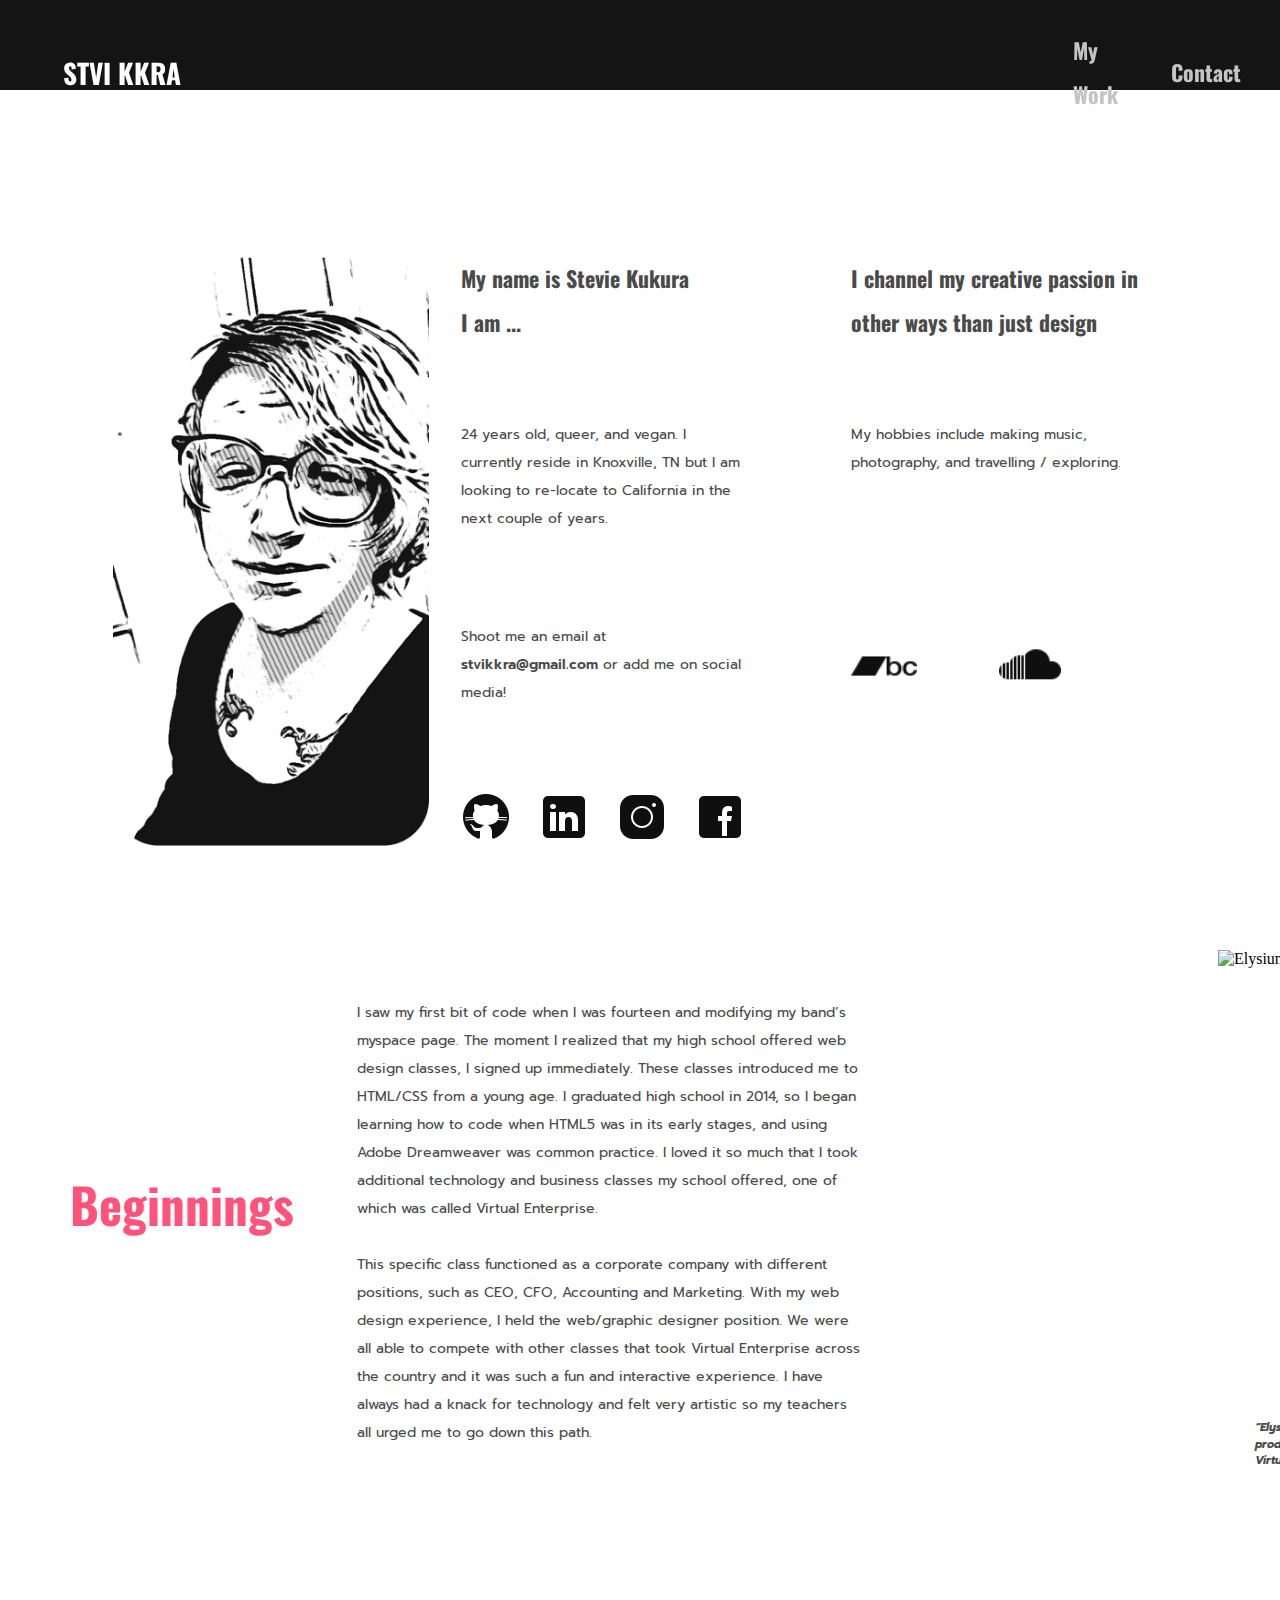
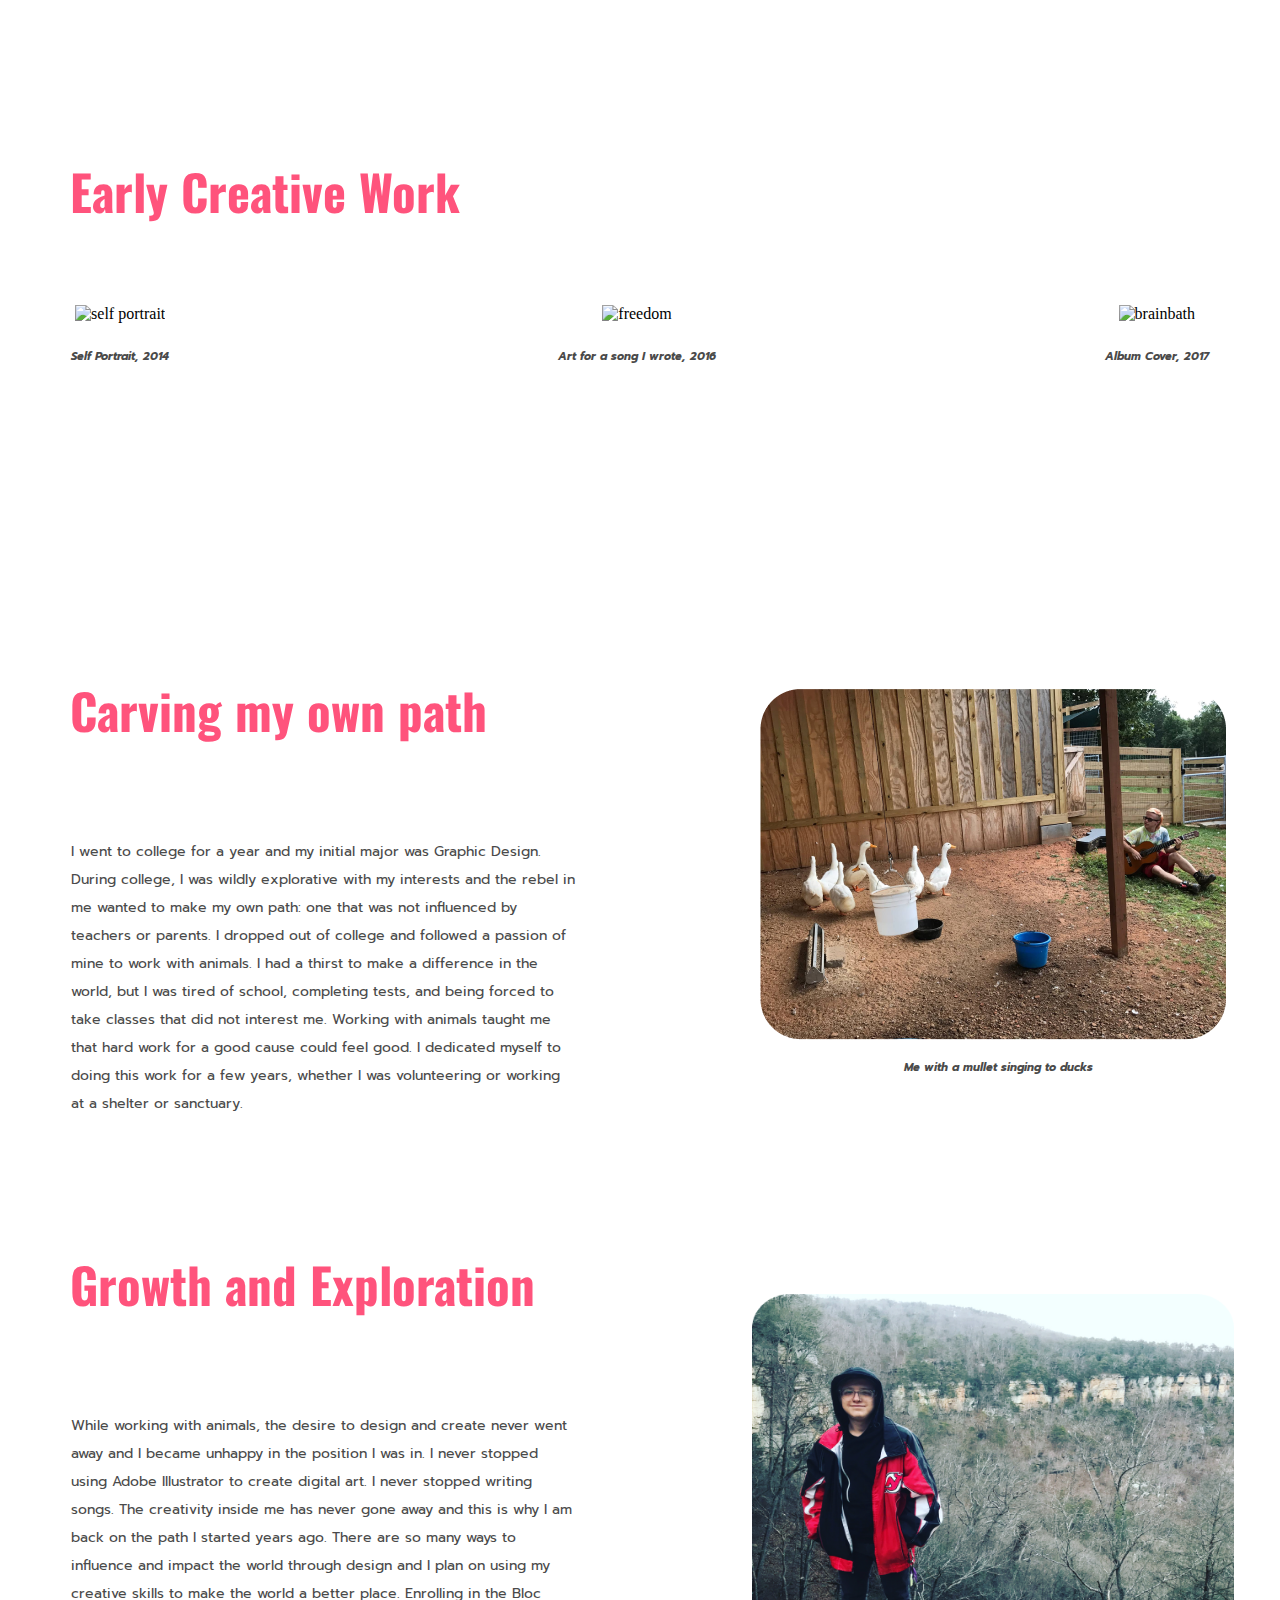
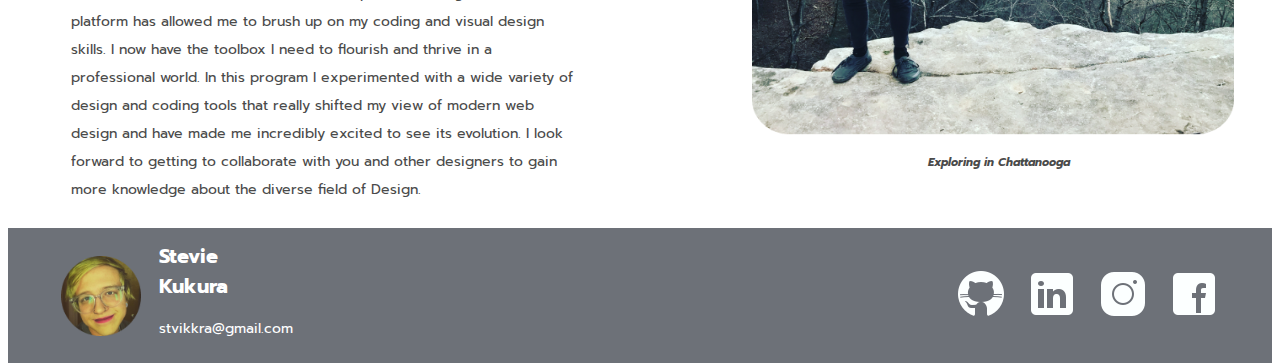
==== commit 14c77bd5: "tablet media queries created" ====
--- a/about.html
+++ b/about.html
@@ -3,8 +3,8 @@
   <head>
     <meta charset="utf-8">
     <meta name="viewport" content="width=device-width, initial-scale=1.0">
-    <link rel="stylesheet" type="text/css" href="reset.css">
-    <link rel="stylesheet" type="text/css" href="style.css">
+    <link rel="stylesheet" type="text/css" href="styling/reset.css">
+    <link rel="stylesheet" type="text/css" href="styling/style.css">
     <link href="https://fonts.googleapis.com/css?family=Prompt:400,600&display=swap" rel="stylesheet">
     <link href="https://fonts.googleapis.com/css?family=Oswald:300,400,600&display=swap" rel="stylesheet">
     <title>STVI KKRA | About Me</title>
@@ -17,11 +17,13 @@
         <label class="mobile_nav" for="toggle">&#9776;</label>
         <input type="checkbox" class="hamburger_menu" id="toggle">
         <div class="menu" id="mobile_subnav">
-            <h4 class="submenu_h4"><a href="index.html" class="subnav_color" target="_blank">Home</a></h4>
-            <h4 class="submenu_h4"><a href="casestudies.html" target="_blank">Case Studies</a></h4>
+            <h4 class="submenu_h4"><a href="casestudies.html">My Work</a></h4>
+            <h4 class="submenu_h4"><a href="index.html" class="subnav_color">Contact</a></h4>
         </div>
           <h3 id="header_name"><a class="headlink" href="index.html" target="_blank"> STVI KKRA</a> </h3>
-          <h4 class="main_nav"><a href="casestudies.html" target="_blank">Case Studies</a></h4>
+          <h4 class="main_nav" id="mywork_nav_page"><a href="casestudies.html" target="_blank">My Work</a></h4>
+
+          <h4 class="main_nav" id="contact_nav"><a href="contact.html" target="_blank">Contact</a></h4>
       </nav>
 
       <section id="welcome">
@@ -45,8 +47,6 @@
         <a href="https://plusandminus.bandcamp.com/releases" target="_blank"><img src="images/bandcamp.png" alt="bandcamp" id="bandcamp"/></a>
         <a href="https://soundcloud.com/sewervegan" target="_blank"><img src="images/soundcloud.png" alt="soundcloud" id="soundcloud"/></a>
         </div>
-
-        <h4 id="evenmore"><a href="#begin">Even more about me </a> </h4>
 
       </section>
 
--- a/styling/style.css
+++ b/styling/style.css
@@ -0,0 +1,6044 @@
+/* Global */
+
+html{
+  height: 100%;
+}
+
+body {
+  height: 100%;
+  box-sizing: border-box;
+}
+
+*, *::after, *::before {
+  box-sizing: border-box;
+}
+
+/* unvisited link */
+a:link {
+  color: #C4C4C4;
+  text-decoration: none;
+}
+
+/* visited link */
+a:visited {
+  color: #C4C4C4;
+}
+
+/* mouse over link */
+a:hover {
+  color: #FF537C;
+}
+
+/* selected link */
+a:active {
+  color: #C4C4C4;
+}
+
+
+h1 {
+  font-family: 'Oswald', sans-serif;
+  font-size: 53.41px;
+  color: white;
+}
+
+h2{
+  font-family: 'Oswald', sans-serif;
+  font-size: 48.83px;
+  color: #4A4A4A;
+}
+
+h3{
+  font-family: 'Oswald', sans-serif;
+  font-size: 27.34px;
+  color: #FF537C;
+}
+
+h4 {
+  font-family: 'Oswald', sans-serif;
+  font-size: 21.88px;
+  padding-left: 20%;
+  margin-right: 10%;
+  line-height: 200%;
+  color: #4A4A4A;
+}
+
+
+h5 {
+  font-family: 'Oswald', sans-serif;
+  font-weight: 300;
+  font-size: 21.88px;
+  color: #4A4A4A;
+}
+
+h6{
+  font-family: 'Prompt', sans-serif;
+  font-style: italic;
+  font-size: 11.2px;
+  line-height: 150%;
+  color: #4A4A4A;
+}
+
+p {
+  font-family: 'Prompt', sans-serif;
+  font-size: 14px;
+  line-height: 200%;
+  color: #4A4A4A;
+}
+
+.title{
+  color: #4A4A4A;
+  padding: 0;
+  margin-left: 4%;
+}
+
+/* Wrap Classes */
+
+.wrapper_master {
+  background-color: white;
+  width: 100%;
+  height: 100%;
+  display: flex;
+  flex-direction: row;
+  flex-wrap: wrap;
+}
+
+.viewportcontain{
+  width: 100vw;
+  height: 100vh;
+  display: flex;
+  flex-direction: column;
+  align-items: flex-start;
+  justify-content: center;
+  flex-wrap: wrap;
+}
+
+.viewportcontain_demo{
+  width: 100vw;
+  height: 100vh;
+  display: flex;
+  flex-direction: row;
+  align-items: center;
+  justify-content: center;
+  flex-wrap: nowrap;
+}
+
+.viewportcontain_grid{
+  width: 100vw;
+  height: 100vh;
+  display: grid;
+  grid-template-columns: repeat(24, 1fr);
+  grid-template-rows: repeat(20, 5vh);
+}
+
+.viewportcontain_ext{
+  width: 100vw;
+  height: 135vh;
+  display: grid;
+  grid-template-columns: repeat(24, 1fr);
+  grid-template-rows: repeat(25, 5.4vh);
+}
+
+.viewportcontain_min{
+  background-color: #F4F4F4;
+  width: 100vw;
+  height: 75vh;
+  display: grid;
+  grid-template-columns: repeat(24, 1fr);
+  grid-auto-rows: 5vh;
+
+}
+
+.viewport_title{
+  display: flex;
+  align-items: flex-start;
+  flex-direction: column;
+  justify-content: center;
+  width: 100vw;
+  height: 30vh;
+  background-color: #F4F4F4;
+}
+
+.viewport_title_text{
+  display: flex;
+  align-items: flex-start;
+  flex-direction: column;
+  justify-content: center;
+  width: 100vw;
+  height: 30vh;
+  background-color: #F4F4F4;
+}
+
+.viewport_title_ext{
+  display: flex;
+  flex-direction: column;
+  align-items: flex-start;
+  justify-content: center;
+  width: 100vw;
+  height: 70vh;
+  background-color: #F4F4F4;
+}
+
+.buffer{
+  width: 100vw;
+  height: 10vh;
+}
+
+.buffer_2{
+  width: 100vw;
+  height: 20vh;
+}
+
+/* navigation styles */
+
+.navigation{
+  position: fixed;
+  z-index: 500;
+  background-color: #141414;
+  line-height: 70px;
+  top: 0;
+  left: 0;
+  right: 0;
+  width: 100vw;
+  height: 10%;
+  display: grid;
+  align-items: center;
+  grid-template-columns: repeat(24, 1fr);
+  grid-template-rows: 1fr;
+}
+
+.main_nav{
+  color: #C4C4C4;
+}
+
+#mywork_nav{
+  grid-column: 18 / 20;
+}
+
+#mywork_nav_page{
+  grid-column: 21 / 23;
+}
+
+
+#about_nav{
+    grid-column: 21 / 22;
+}
+
+#contact_nav{
+    grid-column: 23 / 24;
+}
+
+#header_name{
+  color: white;
+  justify-self: start;
+  padding-left: 5%;
+  margin: 0;
+  grid-column-start: 2;
+  grid-column-end: 6;
+}
+
+#mobile_nav{}
+
+/* Nav bar link */
+
+a.headlink:link{
+  color: white;
+}
+
+a.headlink:visited{
+  color: white;
+}
+
+a.headlink:hover{
+  color: #FF537C;
+}
+
+a.headlink_nourish:link{
+  color: white;
+}
+
+a.headlink_nourish:visited{
+  color: white;
+}
+
+a.headlink_nourish:hover{
+  color: #398A6A;
+}
+
+
+/* sub nav for case studies */
+
+.mobile_nav{
+  display: none;
+}
+
+.menu{
+  position: fixed;
+  background-color: #6D7178;
+  width: 80%;
+  top: 10%;
+  left: 0;
+  right: 0;
+  display: none;
+  box-shadow: 0 4px 8px 0 rgba(0, 0, 0, 0.2), 0 6px 20px 0 rgba(0, 0, 0, 0.19);
+
+}
+
+label{
+  font-size: 25px;
+  color: white;
+  display: block;
+  margin-left: 40%;
+}
+
+.menu a:link{
+  color: #E5E5E5;
+}
+
+.menu a:visited{
+  color: #E5E5E5;
+}
+
+.menu a:hover{
+  color: white;
+  font-weight: 400;
+}
+
+#toggle{
+  display: none;
+}
+
+#toggle:checked + .menu{
+  display: flex;
+  justify-content: space-evenly;
+}
+
+.submenu_h4{
+  color: #E5E5E5;
+  font-weight: 300;
+  padding: 0;
+  margin: 0;
+}
+
+.divider{
+  font-size: 25px;
+  color: #E5E5E5;
+}
+
+/* footer styles */
+
+.footer_wrap {
+    background-color: #6D7178;
+    width: 100%;
+    height: 15%;
+    display: grid;
+    grid-template-columns: repeat(24, 1fr);
+    grid-template-rows: 5vh 5vh 5vh;
+    align-items: center;
+    justify-content: space-around;
+}
+
+.name_avi{
+  grid-row: 1 / 4;
+  grid-column: 2 / 7;
+  width: 35%;
+  display: flex;
+  align-items: center;
+
+}
+
+.avi{
+  width: 80px;
+  height: 80px;
+}
+
+.name_email{
+  color: white;
+  line-height: 150%;
+  margin-left: 20%;
+}
+
+.footer_email{
+  color: white;
+
+}
+
+.socialmedialinks{
+  grid-column: 19 / 24;
+  grid-row: 1 / 5;
+  display: flex;
+  justify-content: space-between;
+}
+
+#footer_name{
+  color: white;
+  font-family: 'Prompt', sans-serif;
+  width: 100%;
+  font-size: 20px;
+  line-height: 150%;
+  margin: 0;
+  padding-top: 5%;
+  padding-left: 0%;
+  margin-bottom: 5%;
+}
+
+/* Contact */
+
+.nav_buffer{
+  height: 10%;
+  width: 100%;
+}
+
+.form_p{
+  color: white;
+}
+
+.contact_wrapper{
+  align-self: flex-end;
+  display: flex;
+  align-items: center;
+  height: 75%;
+  margin: 0 auto;
+}
+
+.contact__container {
+		display: block;
+    box-shadow: 0 4px 8px 0 rgba(0, 0, 0, 0.2), 0 6px 20px 0 rgba(0, 0, 0, 0.19);
+		border: 10px solid #6D7178;
+		border-radius: 10px;
+		margin: 0 auto;
+		padding: 0 0 10px 10px;
+		max-width: 330px;
+		background-color: #6D7178;
+
+}
+
+.contact__title {
+		display: inline-block;
+}
+
+.contact__title h2 {
+		padding: 0 10px 0 0px;
+		margin: 5px 0;
+		color: #FBFBFB;
+}
+
+.contact__form {
+		padding: 10px 10px 0 0;
+}
+
+hr {
+		width: 100%;
+		display: block;
+		margin: 5px 0;
+		height: 5px;
+		border: 0;
+		background-color: #FBFBFB;
+}
+
+input,
+textarea {
+    box-shadow: 0 4px 8px 0 rgba(0, 0, 0, 0.2), 0 6px 20px 0 rgba(0, 0, 0, 0.19);
+		width: 100%;
+		border: 5px solid #FFFFFF;
+		border-radius: 5px;
+		resize: none;
+		padding: 0 5px;
+		box-sizing: border-box;
+		font-family: 'Prompt' sans-serif;
+		font-size: 14px;
+		color: #141414;
+}
+
+textarea{
+  font-family: Prompt;
+}
+
+input[type="text"] {
+		padding: 0;
+		height: 40px;
+		width: 100%;
+}
+
+input:focus,
+textarea:focus {
+		outline: none;
+}
+
+.contact__form-input {
+		margin: 5px 0 10px 0;
+}
+
+.contact__form-textarea {
+		margin: 5px 0;
+		width: 100%;
+		height: 100px;
+}
+
+
+.form_cta {
+    box-shadow: 0 4px 8px 0 rgba(0, 0, 0, 0.2), 0 6px 20px 0 rgba(0, 0, 0, 0.19);
+		width: 100%;
+		height: 50px;
+		border: 0;
+    color: #FF537C;
+    background-color: #FFDDE5;
+		border-radius: 10px;
+		margin: 10px 0 0 0;
+    font-family: 'Oswald' sans-serif;
+		font-size: 21.88px;
+}
+
+.form_cta:hover{
+  background-color: #FF537C;
+}
+
+.form_cta:hover h3{
+  color: white;
+}
+
+
+
+/* Index */
+
+
+#index {
+  background-color: #141414;
+  display: grid;
+  grid-template-columns: repeat(12, 1fr);
+  grid-template-rows: repeat(50, 5vh);
+  width: 100vw;
+  height: 100vh;
+}
+
+.index_socialmedialinks{
+  position: fixed;
+  bottom: 3%;
+  left: 72%;
+  width: 27%;
+  display: flex;
+  justify-content: space-around;
+}
+
+#pinkh1 {
+  color: #FF537C;
+  font-family: 'Oswald', sans-serif;
+  padding-left: 18%;
+  width: 100%;
+}
+
+.reset{
+  width: 100%;
+}
+
+#introstatement{
+  margin-top: 15%;
+  color: white;
+}
+
+#index_nav{
+  background-color: transparent;
+}
+
+.hero {
+  grid-column-start: 1;
+  grid-column-end: 8;
+  grid-row-start: 3;
+  grid-row-end: 19;
+  display: flex;
+
+}
+
+.link_contain{
+  display: none;
+}
+
+.heroimage{
+  max-width: 100%;
+  max-height: 100%;
+  margin-left: 10%;
+}
+
+
+.mywork{
+  grid-column-start: 9;
+  grid-column-end: 14;
+  grid-row-start: 3;
+  grid-row-end: 10;
+  margin-bottom: 10%;
+  margin-top: 10%;
+  background-color: white;
+  width: 100%;
+  display: flex;
+  justify-content: flex-start;
+  align-items: center;
+}
+
+.mywork:hover{
+    background-color: #FF537C;
+}
+
+.mywork:hover #pinkh1{
+  color: white;
+}
+
+.aboutdescribe{
+  grid-column-start: 9;
+  grid-column-end: 13;
+  grid-row-start: 11;
+  grid-row-end: 14;
+  padding-top: 6%;
+  display: flex;
+}
+
+
+#about_title{
+  padding-left: 20%;
+}
+
+/* Case Studies */
+
+#casestudieswrap {
+  background-color: white;
+  width: 100vw;
+  height: 100%;
+  display: grid;
+  grid-template-columns: repeat(12, 1fr);
+  grid-template-rows: repeat(20, 5vh);
+}
+
+.case_study_title_wrap {
+  grid-column-start: 1;
+  grid-column-end: span 13;
+  grid-row-start: 5;
+  grid-row-end: 6;
+  display: grid;
+  grid-template-columns: 1fr 1fr 1fr;
+  grid-template-rows: 1fr;
+  align-items: center;
+}
+
+#white_back {
+  grid-column: 1 / 2;
+  grid-row: 1 / 2;
+  margin-left: 10%;
+
+}
+
+#case_study_title {
+  grid-column: 2 / 3;
+  grid-row: 1 / 2;
+  color: #4A4A4A;
+}
+
+.description_display {
+  font-family: 'Prompt', sans-serif;
+  width: 100%;
+  font-size: 14px;
+  line-height: 150%;
+  margin: 0;
+  padding-top: 5%;
+  padding-left: 2%;
+  margin-bottom: 5%;
+}
+
+
+
+.nourishwrap_row {
+  grid-column-start: 3;
+  grid-column-end: 13;
+  margin: 0;
+  padding: 0;
+  grid-row-start: 10;
+  grid-row-end: 17;
+  display: flex;
+  flex-direction: row;
+  justify-content: flex-start;
+  align-items: center;
+}
+
+.nourish_wrap{
+  width: 35%;
+  margin: 0;
+  padding: 0;
+  display: flex;
+  flex-direction: column;
+  align-content: center;
+}
+
+.findwrap_row{
+  grid-column-start: 1;
+  grid-column-end: 11;
+  margin: 0;
+  padding: 0;
+  grid-row-start: 10;
+  grid-row-end: 17;
+  display: flex;
+  justify-content: flex-end;
+  align-items: center;
+}
+
+.find_wrap{
+  width: 35%;
+  margin: 0;
+  padding: 0;
+  display: flex;
+  flex-direction: column;
+  align-content: center;
+}
+
+
+.nourish_display{
+  box-shadow: 0 4px 8px 0 rgba(0, 0, 0, 0.2), 0 6px 20px 0 rgba(0, 0, 0, 0.19);
+  border-radius: 25px;
+  max-width: 100%;
+  max-height: 100%;
+
+}
+
+.find_display{
+  box-shadow: 0 4px 8px 0 rgba(0, 0, 0, 0.2), 0 6px 20px 0 rgba(0, 0, 0, 0.19);
+  border-radius: 25px;
+  max-width: 100%;
+  max-height: 100%;
+}
+
+
+.view_whitepink{
+  box-shadow: 0 4px 8px 0 rgba(0, 0, 0, 0.2), 0 6px 20px 0 rgba(0, 0, 0, 0.19);
+  width: 30%;
+  height: 50px;
+  color: #FF537C;
+  background-color: #FFDDE5;
+  display: flex;
+  overflow: hidden;
+  justify-content: center;
+  align-content: center;
+  align-items: center;
+  border-radius: 10px;
+}
+
+.view_whitepink:hover{
+    background-color: #FF537C;
+}
+
+.view_whitepink:hover h3{
+  color: white;
+}
+
+
+
+/* About */
+
+#welcome {
+  width: 100vw;
+  height: 100vh;
+  display: grid;
+  grid-template-columns: repeat(12, 1fr);
+  grid-template-rows: repeat(12, 1fr);
+}
+
+.blackandwhite {
+  max-width: 100%;
+  height: 100%;
+  grid-column-start: 2;
+  grid-column-end: 5;
+  grid-row-start: 5;
+  grid-row-end: 12;
+  align-self: flex-end;
+}
+
+#mynameis{
+  color: #4A4A4A;
+  line-height: 200%;
+  grid-column-start: 5;
+  grid-column-end: 8;
+  grid-row-start: 5;
+  padding-left: 10%;
+  margin: 0;
+}
+
+#channel{
+  color: #4A4A4A;
+  line-height: 200%;
+  grid-column-start: 9;
+  grid-column-end: 12;
+  grid-row-start: 5;
+  margin: 0;
+  padding: 0;
+
+}
+
+#intro_about{
+  color: #4A4A4A;
+  grid-column-start: 5;
+  grid-column-end: 8;
+  grid-row-start: 7;
+  padding-left: 10%;
+  line-height: 200%;
+}
+
+#contact_me{
+  color: #4A4A4A;
+  grid-column-start: 5;
+  grid-column-end: 8;
+  grid-row-start: 9;
+  padding-left: 10%;
+  line-height: 200%;
+}
+
+
+#hobbies{
+  color: #4A4A4A;
+  grid-column-start: 9;
+  grid-column-end: 12;
+  grid-row-start: 7;
+  line-height: 200%;
+}
+
+.contacticons{
+  grid-column-start: 5;
+  grid-column-end: 8;
+  grid-row-start: 10;
+  grid-row-end: 12;
+  margin-left: 10%;
+  align-self: flex-end;
+  display: flex;
+  justify-content: space-between;
+}
+
+.musicicons{
+  grid-column-start: 9;
+  grid-column-end: 11;
+  grid-row-start: 8;
+  grid-row-end: 10;
+  margin-bottom: 10%;
+  display: flex;
+  justify-content: space-between;
+  align-items: flex-end;
+}
+
+#soundcloud{
+  width: 62.33px;
+  height: 60.18px;
+}
+
+#bandcamp{
+  width: 66px;
+  height: 60.18px;
+}
+
+#evenmore{
+  color: #FF537C;
+  grid-column-start: 9;
+  grid-column-end: 12;
+  grid-row-start: 11;
+  grid-row-end: 12;
+  margin: 0;
+  padding: 0;
+  align-self: flex-end;
+}
+
+
+#more{
+  grid-column-start: 9;
+  grid-column-end: 11;
+  grid-row-start: 11;
+  grid-row-end: 12;
+  align-self: center;
+  padding: 0;
+  width: 35px;
+  height: 35px;
+}
+
+.about_p{
+  width:40%;
+  margin-left: 5%;
+}
+
+.h2about{
+  color: #FF537C;
+  align-self: flex-start;
+  margin-left: 4.9%;
+  padding-bottom: 3%;
+}
+
+.img_contain{
+  width: 64%;
+  height: 100%;
+  display: flex;
+  flex-direction: column;
+  justify-content: center;
+  align-items: center;
+
+}
+
+#elysium_img_contain{
+  width: 40%;
+  padding-left: 15%;
+}
+
+#elysium{
+  align-self: center;
+  width: 389.14px;
+  height: 443.84px;
+}
+
+#jacket{
+  align-self: center;
+  padding-top: 10%;
+  padding-bottom: 5%;
+  width: 55%;
+}
+
+#ducks{
+  align-self: center;
+  padding-bottom: 5%;
+
+}
+
+.creativework{
+  align-self: center;
+  width: 90%;
+  display: flex;
+  align-items: center;
+  justify-content: space-between;
+}
+
+
+/* Nourish */
+
+a.nourish_link:link{
+  color: #398A6A;
+}
+
+a.nourish_link:visited{
+  color: white;
+}
+
+a.nourish_link:hover{
+  color: #7CFFAE;
+}
+
+
+#nourish_front_title{
+  grid-column: 2 / 6;
+  grid-row: 5 / 6;
+}
+
+#nourish_front_mobile{
+  grid-column: 17 / 23;
+  grid-row: 4 / 6;
+}
+
+.nourish_text{
+  grid-column: 2 / 10;
+  grid-row: 9 / 15;
+}
+
+.nourish_cta{
+  overflow: hidden;
+  box-shadow: 0 4px 8px 0 rgba(0, 0, 0, 0.2), 0 6px 20px 0 rgba(0, 0, 0, 0.19);
+  display: flex;
+  align-items: center;
+  justify-content: center;
+  border-radius: 10px;
+  background-color: #C9FFDD;
+  grid-column: 2 / 6;
+  grid-row: 17 / 19;
+}
+
+.sizer {
+  width: 100%;
+  height: 100%;
+  z-index: -1
+}
+
+.nourish_cta_text{
+  color: #398A6A;
+  margin: 0;
+  padding: 0;
+}
+
+.nourish_cta:hover{
+    background-color: #398A6A;
+    color: white;
+}
+
+.nourish_cta:hover .sizer h4{
+  color: white;
+}
+
+
+
+/* Problem and Solution */
+
+.psheader{
+  justify-self: center;
+  width: 100%;
+  display: flex;
+  justify-content: space-around;
+}
+
+#pstitle{
+  color: #4A4A4A;
+  align-self: center;
+}
+
+#pstext{
+  width: 37%;
+  align-self: center;
+  padding-top: 5%;
+}
+
+/* Survey Responses */
+
+#allgroups{
+  width: 500px;
+  grid-column: 3 / 8;
+  grid-row: 9 / 19;
+  margin-left: -15%;
+}
+
+#survey_groups{
+  width: 400px;
+  grid-column: 16 / 20;
+  grid-row: 9 / 19;
+  margin-left: -15%;
+}
+
+#responses_1{
+  margin-left: 5%;
+  grid-column: 2 / 11;
+  grid-row: 3 / 8;
+}
+
+#responses_2{
+  margin-left: 5%;
+  grid-column: 15 / 23;
+  grid-row: 3 / 8;
+}
+
+/* Key Takeaways */
+
+#keytakeaway_master{
+  width: 100vw;
+  height: 110vh;
+  display: grid;
+  grid-template-columns: repeat(24, 1fr);
+  grid-template-rows: repeat(22, 5vh);
+}
+
+#top_responses{
+  width: 700px;
+  grid-column: 12 / 20;
+  grid-row: 3 / 5;
+}
+
+#features{
+  padding: 0;
+  margin: 0;
+  grid-column: 2 / 5;
+  grid-row: 2 / 4;
+}
+
+#affordability{
+  padding: 0;
+  margin: 0;
+  grid-column: 2 / 5;
+  grid-row: 16 / 18;
+}
+
+#features_title{
+  margin: 0;
+  color: white;
+  padding-left: 5%;
+  font-size: 31.25px;
+}
+
+#affordability_title{
+  margin: 0;
+  padding-left: 5%;
+  font-size: 31.25px;
+  color: white;
+}
+
+#features_text{
+  grid-column: 2 / 9;
+  grid-row: 8 / 10;
+  font-size: 14px;
+  padding-left: 5%;
+}
+
+.side_title{
+  background-color: #398A6A;
+  box-shadow: 0 4px 8px 0 rgba(0, 0, 0, 0.2), 0 6px 20px 0 rgba(0, 0, 0, 0.19);
+  display: flex;
+  align-items: center;
+}
+
+.iasked{
+  font-weight: 600;
+  padding-left: 2.5%;
+  grid-column: 2 / 9;
+  grid-row: 6 / 7;
+}
+
+.brown_description{
+  background-color: #432C30;
+  box-shadow: 0 4px 8px 0 rgba(0, 0, 0, 0.2), 0 6px 20px 0 rgba(0, 0, 0, 0.19);
+  width: 100%;
+  height: 100%;
+  display: grid;
+  grid-template-columns: repeat(10, 10%);
+  grid-template-rows: repeat(2, 50%);
+  border-radius: 15px;
+}
+
+#meat{
+  grid-column: 2 / 12;
+  grid-row: 19 / 22;
+}
+
+#meat_img{
+  grid-column: 1 / 2;
+  grid-row: 1 / 3;
+  align-self: center;
+  padding-left: 20%;
+}
+
+.stat_title{
+  font-family: Prompt, sans-serif;
+  color: white;
+  font-weight: 600;
+  padding: 0;
+  padding-top: 5%;
+  margin: 0;
+  grid-column: 3 / 9;
+  grid-row: 1 / 2;
+}
+
+.stat_description{
+  color: white;
+  font-size: 14px;
+  line-height: 150%;
+  grid-column: 3 / 10;
+  grid-row: 2 / 3;
+}
+
+#veg{
+  grid-column: 14 / 24;
+  grid-row: 19 / 22;
+}
+
+#veg_img{
+  grid-column: 1 / 2;
+  grid-row: 1 / 3;
+  padding-left: 20%;
+  align-self: center;
+}
+
+/* Demographics */
+
+.income_contain{
+  box-shadow: 0 4px 8px 0 rgba(0, 0, 0, 0.2), 0 6px 20px 0 rgba(0, 0, 0, 0.19);
+  border-radius: 10px;
+  margin-left: 4%;
+  width: 80%;
+  height: 20%;
+  display: grid;
+  grid-template-columns: repeat(12, 1fr);
+  grid-template-rows: 50% 50%;
+}
+
+.high_bar{
+  background-color: #398A6A;
+  grid-column: 1 / 5;
+  grid-row: 2 / 3;
+  border-radius: 0 0 0 10px;
+}
+
+.medium_bar{
+  background-color: #603F45;
+  grid-column: 5 / 9;
+  grid-row: 2 / 3;
+}
+
+.low_bar{
+  background-color: #6D7178;
+  grid-column: 9 / 13;
+  grid-row: 2 / 3;
+  border-radius: 0 0 10px 0;
+}
+
+
+.income_title{
+  background-color: #FDF0D5;
+  display: flex;
+  align-items: center;
+  padding-left: 3%;
+  grid-column: 1 / 13;
+  grid-row: 1 / 1;
+  border-radius: 10px 10px 0 0;
+}
+
+.demo_priority{
+  display: flex;
+  align-items: center;
+  padding-left: 10%;
+}
+
+.label_lifestyle{
+  color: white;
+}
+
+.left_col_demo{
+  width: 50%;
+  height: 100vh;
+  display: flex;
+  flex-direction: column;
+  align-items: center;
+  justify-content: space-around;
+}
+
+.right_col_demo{
+  width: 50%;
+  height: 100vh;
+  display: flex;
+  flex-direction: column;
+  align-items: center;
+  justify-content: center;
+}
+
+#class_demo{
+  color: #4A4A4A;
+  font-weight: 400;
+}
+
+.bold{
+  font-weight: 600;
+}
+
+/* img slider */
+#i1, #i2, #i3, #i4, #i5{ display: none;}
+
+.slide_container{
+    width: 90%;
+    height: 50%;
+    position: relative;
+	  user-select: none;
+	}
+
+	.slide_container .slide_img{
+		position: absolute;
+		width: 100%;
+		height: 100%;
+	}
+	.slide_container .slide_img img{
+		width: inherit;
+		height: inherit;
+	}
+
+.slide_container #nav_slide{
+	width: 85%;
+  left: 5%;
+  bottom: 5%;
+	height: 11px;
+	position: absolute;
+	text-align: center;
+	z-index: 60;
+	cursor: default;
+}
+
+#nav_slide .dots{
+	width: 18px;
+	height: 18px;
+  margin-top: 4%;
+  margin-left: 5%;
+	position: relative;
+	border-radius: 100%;
+	display: inline-block;
+	background-color: #6D7178;
+	transition: .4s;
+}
+
+#nav_slide .dots:hover {
+	cursor: pointer;
+	background-color: #C4C4C4;
+	transition: .25s
+}
+
+.slide_img{z-index: -1;}
+
+	#i1:checked ~ #one  ,
+	#i2:checked ~ #two  ,
+	#i3:checked ~ #three
+
+	{z-index: 9; animation: scroll 1s ease-in-out;}
+
+	#i1:checked  ~  #nav_slide #dot1,
+	#i2:checked  ~  #nav_slide #dot2,
+	#i3:checked  ~  #nav_slide #dot3
+	{ background-color: #C4C4C4;}
+
+@keyframes scroll{
+	0%{	opacity:.4;}
+	100%{opacity:1}
+}
+
+/* Competitive Analysis */
+
+.comp_img_contain{
+  width: 100%;
+  height: 100%;
+  display: flex;
+  flex-direction: row;
+  justify-content: space-around;
+  align-items: center;
+  align-content: center;
+}
+
+#img_comp_viewport{
+  height: 80vh;
+}
+
+.analysis_text{
+  grid-column: 2 / 11;
+  grid-row: 5 / 15;
+}
+
+#analysis_cta{
+  grid-column: 2 / 6;
+  grid-row: 15 / 17;
+}
+
+/* Personas and Potential Users */
+
+.user_subtext{
+  width: 35%;
+  margin-left: 4%;
+  margin-top: 2%;
+}
+
+#mobile_persona{
+  height: 108vh;
+}
+
+#mobile_users{
+  height: 30vh;
+}
+
+
+.left_col{
+  box-shadow: 0 4px 8px 0 rgba(0, 0, 0, 0.2), 0 6px 20px 0 rgba(0, 0, 0, 0.19);
+  grid-column: 2 / 8;
+  grid-row: 3 / 19;
+  display: flex;
+  flex-direction: column;
+  background-color: #F4F4F4;
+  border-radius: 10px;
+}
+
+.center_col{
+  box-shadow: 0 4px 8px 0 rgba(0, 0, 0, 0.2), 0 6px 20px 0 rgba(0, 0, 0, 0.19);
+  grid-column: 10 / 16;
+  grid-row: 3 / 19;
+  flex-direction: column;
+  display: flex;
+  background-color: #F4F4F4;
+  border-radius: 10px;
+}
+
+.right_col{
+  box-shadow: 0 4px 8px 0 rgba(0, 0, 0, 0.2), 0 6px 20px 0 rgba(0, 0, 0, 0.19);
+  grid-column: 18 / 24;
+  grid-row: 3 / 19;
+  display: flex;
+  flex-direction: column;
+  background-color: #F4F4F4;
+  border-radius: 10px;
+}
+
+.persona_detail{
+  align-self: flex-start;
+  display: flex;
+  align-items: center;
+  width: 180px;
+  height: 250px;
+  flex-direction: column;
+  flex-wrap: wrap;
+}
+
+.traits{
+  align-self: flex-end;
+  margin-left: 15%;
+  padding-bottom: 7%;
+  font-family: 'Oswald', sans-serif;
+  font-size: 12.8px;
+  font-weight: 300;
+  color: #4A4A4A;
+  line-height: 400%;
+  text-align: right;
+}
+
+.user{
+  width: 180px;
+  height: 180px;
+}
+
+.persona_name{
+  color: #4A4A4A;
+  padding: 0;
+  margin: 0;
+}
+
+.traits_contain{
+  display: flex;
+  flex-direction: row;
+  margin-top: 5%;
+  margin-left: 5%;
+  width: 100%;
+  height: 200px;
+  align-items: center;
+}
+
+.col_text{
+  color: #4A4A4A;
+  font-size: 12.8px;
+  line-height: 200%
+}
+
+.col_text_head{
+  color: #4A4A4A;
+  font-size: 16px;
+  line-height: 200%;
+  font-weight: 400;
+}
+
+.goals{
+  margin-top: 25%;
+  align-self: center;
+  width: 90%;
+}
+
+.frustrations{
+  margin-top: 15%;
+  align-self: center;
+  width: 90%;
+}
+
+/* Potential Users > Interviews */
+
+#interviews{
+  height: 135vh;
+  grid-template-rows: repeat(25, 6.8vh);
+}
+
+#interview_col_left{
+  grid-row: 3 / 19;
+}
+
+#interview_col_center{
+  grid-row: 3 / 19;
+}
+
+#interview_col_right{
+  grid-row: 3 / 19;
+}
+
+/* User Stories */
+
+#user_stories{
+  width: 100vw;
+  height: 120vh;
+  display: grid;
+  grid-template-columns: repeat(24, 1fr);
+  grid-template-rows: repeat(24, 5vh);
+}
+
+.asauser{
+  box-shadow: 0 4px 8px 0 rgba(0, 0, 0, 0.2), 0 6px 20px 0 rgba(0, 0, 0, 0.19);
+  grid-column: 3 / 7;
+  grid-row: 3 / 5;
+  background-color: #432C30;
+  display: flex;
+  align-items: center;
+}
+
+.iwantto{
+  box-shadow: 0 4px 8px 0 rgba(0, 0, 0, 0.2), 0 6px 20px 0 rgba(0, 0, 0, 0.19);
+  grid-column: 8 / 12;
+  grid-row: 3 / 5;
+  background-color: #432C30;
+  display: flex;
+  align-items: center;
+}
+
+.display_text{
+  padding-left: 5%;
+  margin: 0;
+  width: 100%;
+  font-family: 'Prompt', sans-serif;
+  font-style: italic;
+  color: white;
+}
+
+.story{
+  display: flex;
+  align-items: center;
+  box-shadow: 0 4px 8px 0 rgba(0, 0, 0, 0.2), 0 6px 20px 0 rgba(0, 0, 0, 0.19);
+  width: 100%;
+  justify-content: space-between;
+  background-color: #FDF0D5;
+  border-radius: 10px;
+}
+
+.priority{
+  flex: 0 0 100%;
+  display: flex;
+  flex-basis: 20%;
+  align-items: center;
+  justify-content: center;
+  height: 100%;
+  border-radius: 0 10px 10px 0;
+}
+
+
+.priority_text{
+  font-size: 16px;
+  font-weight: 600;
+  color: white;
+}
+
+.story_text{
+  font-size: 12.8px;
+  padding-left: 3%;
+  margin-right: 3%;
+  width: 100%;
+}
+
+#story1{
+  grid-column: 3 / 12;
+  grid-row: 7 / 9;
+}
+
+#story2{
+  grid-column: 3 / 12;
+  grid-row: 10 / 12;
+}
+
+#story3{
+  grid-column: 3 / 12;
+  grid-row: 13 / 15;
+}
+
+#story4{
+  grid-column: 3 / 12;
+  grid-row: 16 / 18;
+}
+
+#story5{
+  grid-column: 3 / 12;
+  grid-row: 19 / 21;
+}
+
+#story6{
+  grid-column: 14 / 23;
+  grid-row: 7 / 9;
+}
+
+#story7{
+  grid-column: 14 / 23;
+  grid-row: 10 / 12;
+}
+
+#story8{
+  grid-column: 14 / 23;
+  grid-row: 13 / 15;
+}
+
+#story9{
+  grid-column: 14 / 23;
+  grid-row: 16 / 18;
+}
+
+#story10{
+  grid-column: 14 / 23;
+  grid-row: 19 / 21;
+}
+
+.strikethrough{
+  position: absolute;
+  height: 2px;
+  width: 37.5%;
+  background-color: #D67D7D;
+}
+
+#strikethrough_text{
+  text-decoration: line-through;
+  text-decoration-color: #D67D7D;
+}
+
+.story_caption{
+  grid-column: 14 / 23;
+  grid-row: 22 / 23;
+}
+
+.high{
+  background-color: #398A6A;
+}
+
+.medium{
+  background-color: #603F45;
+}
+
+.low{
+  background-color: #6D7178;
+}
+
+
+/* Flows / Sitemap */
+
+.flow_title{
+  grid-column: 2 / 12;
+  grid-row: 2 / 5;
+}
+
+#flow_cta{
+  grid-column: 2 / 6;
+  grid-row: 10 / 12;
+}
+
+#comp_cta{
+  grid-column: 2 / 6;
+  grid-row: 12 / 14;
+}
+
+#mobile_comp{
+  height: 70vh;
+}
+
+#info_nav{
+  height: 35vh;
+}
+
+#mobile_flow{
+  height: 60vh;
+}
+
+.flowtext{
+  grid-column: 2 / 10;
+  grid-row: 4 / 9;
+  margin-top: 2%;
+}
+
+.flow_img{
+  align-self: center;
+  justify-self: center;
+  width: 85%;
+  height: 85vh;
+}
+
+/* Wireframes */
+
+#mobile_wireframe_title{
+  height: 50vh;
+}
+
+.wireframe_contain{
+  display: flex;
+  width: 100%;
+  flex-direction: row;
+  justify-content: space-around;
+}
+
+#wiretext{
+  grid-row: 2 / 5;
+  padding-top: 15%;
+}
+
+#wireframe_cta{
+  grid-row: 8/ 10;
+  grid-column: 2 / 7;
+}
+
+/* Branding */
+
+#branding_nav{
+    height: 120vh;
+}
+
+.brand_head{
+  width: 100vw;
+  height: 120vh;
+}
+
+/* Preference Test */
+
+.pref_contain{
+  align-self: center;
+  width: 100vw;
+  height: 80%;
+  display: flex;
+  flex-direction: row;
+  flex-wrap: nowrap;
+  justify-content: space-around;
+}
+
+
+/* Icons and Sizing */
+
+.icon_avatar{
+  display: flex;
+  flex-direction: row;
+  align-items: center;
+  margin-right: 10%;
+  height: 100%;
+  width: 60%;
+}
+
+.text_lump{
+  margin-left: 4%;
+  display: flex;
+  flex-direction: column;
+  justify-content: center;
+  height: 100%;
+}
+
+#lump_reset{
+  margin: 0;
+  padding-bottom: 3%;
+}
+
+#lump_reset_text{
+  width: 45%;
+  margin: 0;
+  padding: 0;
+}
+
+.avatar_final{
+  width: 100%;
+  height: 80%;
+}
+
+.example{
+  align-self: center;
+}
+
+#icons_sizing{
+  height: 45vh;
+  flex-direction: row;
+  align-items: center;
+}
+
+/* User Testing */
+
+#test_title{
+  padding: 0;
+}
+
+.title_feedback{
+  grid-column: 2 / 10;
+  grid-row: 9 / 13;
+}
+
+.first_attempt{
+  grid-column: 17 / 23;
+  grid-row: 1 / 10;
+}
+
+.title_feedback{
+  grid-column: 3 / 10;
+  grid-row: 7 / 13;
+  line-height: 300%;
+  font-family: 'Prompt', sans-serif;
+  font-weight: 600;
+  font-size: 20px;
+  color: #4A4A4A;
+}
+
+/* Home Page Attempts / Refining the Home Page */
+
+.display_contain{
+  display: flex;
+  width: 100%;
+  flex-direction: row;
+  justify-content: space-around;
+}
+
+
+/* Conclusion */
+
+#conclusion_nav{
+  background-color: #F4F4F4;
+}
+
+.top_row{
+  width: 70%;
+  align-self: center;
+  display: flex;
+  justify-content: flex-start;
+  align-items: flex-end;
+  align-content: center;
+}
+
+.conclusion_body{
+  justify-self: center;
+  width: 100%;
+  display: flex;
+  justify-content: space-around;
+}
+
+.conclusion_title{
+  margin-left: 15%;
+
+}
+
+.conclusion_text{
+  width: 38%;
+  align-self: center;
+  padding-top: 5%;
+}
+
+/* Mobile */
+
+@media screen and (max-width: 575px) {
+
+  body{
+    position: relative;
+    height: auto;
+    min-height: 100%;
+  }
+
+  h1 {
+    font-family: 'Oswald', sans-serif;
+    font-size: 42.72px;
+    color: white;
+  }
+
+  h2{
+    font-family: 'Oswald', sans-serif;
+    font-size: 39.06px;
+    color: #4A4A4A;
+  }
+
+  h3{
+    font-family: 'Oswald', sans-serif;
+    font-size: 21.88px;
+    color: #FF537C;
+  }
+
+  h4 {
+    font-family: 'Oswald', sans-serif;
+    font-size: 17.5px;
+    padding-left: 20%;
+    margin-right: 10%;
+    line-height: 200%;
+    color: #4A4A4A;
+  }
+
+
+  h5 {
+    font-family: 'Oswald', sans-serif;
+    font-weight: 300;
+    font-size: 21.88px;
+    line-height: 150%;
+    color: #4A4A4A;
+  }
+
+  h6{
+    font-family: 'Prompt', sans-serif;
+    font-style: italic;
+    font-size: 11.2px;
+    line-height: 150%;
+    color: #4A4A4A;
+  }
+
+  p {
+    font-family: 'Prompt', sans-serif;
+    font-size: 14px;
+    line-height: 200%;
+    color: #4A4A4A;
+  }
+
+
+
+  /* unvisited link */
+  a:link {
+    color: #FF537C;
+    text-decoration: none;
+  }
+
+  /* visited link */
+  a:visited {
+    color: #FF537C;
+  }
+
+  /* mouse over link */
+  a:hover {
+
+  }
+
+  /* selected link */
+  a:active {
+    color: #C4C4C4;
+  }
+
+  .title{
+    color: #4A4A4A;
+    margin: 0;
+    padding-left: 5%;
+    width: 100%;
+    line-height: 150%;
+  }
+
+
+  /* Wrap Classes */
+
+  .wrapper_master {
+    background-color: white;
+    width: 100%;
+    min-height: 100%;
+    display: flex;
+    flex-direction: row;
+    flex-wrap: wrap;
+  }
+
+  .viewportcontain{
+    width: 100%;
+    height: auto;
+    display: flex;
+    flex-direction: column;
+    align-items: center;
+    flex-wrap: nowrap;
+  }
+
+  .viewportcontain_demo{
+    width: 100%;
+    height: auto;
+    display: flex;
+    flex-direction: column-reverse;
+    align-items: center;
+    justify-content: center;
+  }
+
+  .viewportcontain_grid{
+    width: 100%;
+    height: 200vh;
+    display: grid;
+    grid-template-columns: repeat(12, 1fr);
+    grid-auto-rows: 50px;
+  }
+
+  .viewportcontain_ext{
+    width: 100vw;
+    height: auto;
+    display: grid;
+    grid-template-columns: repeat(24, 1fr);
+    grid-auto-rows: 50px;
+  }
+
+  .viewportcontain_min{
+    background-color: #F4F4F4;
+    width: 100vw;
+    height: 65vh;
+    display: grid;
+    grid-template-columns: repeat(12, 1fr);
+    grid-auto-rows: 50px;
+  }
+
+  .viewport_title{
+    display: flex;
+    align-items: flex-start;
+    flex-direction: column;
+    justify-content: center;
+    width: 100vw;
+    height: 20vh;
+    background-color: #F4F4F4;
+  }
+
+  .viewport_title_text{
+    display: flex;
+    flex-direction: column;
+    align-items: center;
+    justify-content: center;
+    width: 100vw;
+    height: 50%;
+    background-color: #F4F4F4;
+  }
+
+  .viewport_title_ext{
+    display: flex;
+    flex-direction: column;
+    align-items: center;
+    justify-content: center;
+    width: 100vw;
+    height: 50%;
+    background-color: #F4F4F4;
+  }
+
+  .buffer{
+    width: 100%;
+    height: 10vh;
+  }
+
+  .buffer_2{
+    width: 100%;
+    height: 0;
+  }
+
+  /* navigation styles */
+
+  .navigation{
+    position: fixed;
+    z-index: 500;
+    background-color: #141414;
+    line-height: 70px;
+    top: 0;
+    left: 0;
+    right: 0;
+    width: 100%;
+    height: 10%;
+    display: flex;
+    grid-template-columns: repeat(24, 1fr);
+    grid-template-rows: 1fr;
+    justify-content: flex-start;
+  }
+
+  .main_nav{
+    display: none;
+    color: #C4C4C4;
+  }
+
+  #header_name{
+    color: white;
+    padding: 0;
+    margin: 0;
+    width: 100%;
+    text-align: center;
+    grid-column: 1 / 25;
+    grid-row: 1 / 1;
+    font-size: 27.34px;
+  }
+
+  .mobile_nav{
+    display: block;
+  }
+
+  /* Nav bar link */
+
+  a.headlink:link{
+    color: white;
+  }
+
+  a.headlink:visited{
+    color: white;
+  }
+
+
+  a.headlink_nourish:link{
+    color: white;
+  }
+
+  a.headlink_nourish:visited{
+    color: white;
+  }
+
+  a.headlink_nourish:hover{
+    color: #398A6A;
+  }
+
+
+  /* sub nav */
+
+  .menu{
+    position: fixed;
+    background-color: #6D7178;
+    width: 90%;
+    top: 10%;
+    left: 0;
+    right: 0;
+    display: flex;
+  }
+
+  #mobile_subnav{
+    position: fixed;
+    background-color: #6D7178;
+    display: flex;
+    flex-direction: column;
+    width: 25%;
+    height: 20%;
+    top: 10%;
+    left: 0;
+    right: 0;
+    display: none;
+  }
+
+  #mobile_subnav_study{
+    position: fixed;
+    background-color: #6D7178;
+    display: flex;
+    flex-direction: column;
+    width: 25%;
+    height: 30%;
+    top: 10%;
+    left: 0;
+    right: 0;
+    display: none;
+  }
+
+  .divider{
+    display: none;
+  }
+
+  #toggle{
+    display: none;
+  }
+
+
+  label{
+    font-size: 25px;
+    color: white;
+    position: fixed;
+    left: -35%;
+    display: block;
+    grid-row-start: 1;
+    grid-column-start: 1;
+  }
+
+  .menu a:link{
+    color: #E5E5E5;
+  }
+
+  .menu a:visited{
+    color: #E5E5E5;
+  }
+
+  .menu a:hover{
+    color: white;
+    font-weight: 400;
+  }
+
+  #toggle:checked + .menu{
+    display: flex;
+    justify-content: space-evenly;
+  }
+
+  .submenu_h4{
+    color: #E5E5E5;
+    font-weight: 300;
+    padding: 0;
+    padding-left: 8%;
+  }
+
+  .divider{
+    font-size: 25px;
+    color: #E5E5E5;
+  }
+
+  /* footer styles */
+
+  .footer_wrap {
+      background-color: white;
+      width: 100%;
+      height: auto;
+      display: flex;
+      flex-direction: column;
+      align-items: center;
+  }
+
+  .avi{
+    align-self: center;
+    width: 125px;
+    height: 125px;
+  }
+
+  .name_avi{
+    background-color: #6D7178;
+    color: white;
+    line-height: 150%;
+    width: 100%;
+    height: 10em;
+    display: flex;
+    align-items: center;
+    justify-content: flex-start;
+    padding-left: 10%;
+  }
+
+  .footer_email{
+    color: white;
+
+  }
+
+  .name_email{
+    margin-left: 3%;
+  }
+
+  .socialmedialinks{
+    background-color: #484B50;
+    width: 100%;
+    height: 5em;
+    display: flex;
+    align-items: center;
+    justify-content: space-around;
+  }
+
+  #footer_name{
+    color: white;
+    font-family: 'Prompt', sans-serif;
+    width: 100%;
+    font-size: 20px;
+    line-height: 200%;
+    margin: 0;
+    padding: 0;
+  }
+
+  /* Contact */
+
+  .nav_buffer{
+    height: 10vh;
+    width: 100%;
+  }
+
+  .form_p{
+    color: white;
+  }
+
+  .contact_wrapper{
+    align-self: flex-end;
+    display: flex;
+    align-items: center;
+    height: 70vh;
+    margin: 0 auto;
+  }
+
+  .contact__container {
+  		display: block;
+      box-shadow: 0 4px 8px 0 rgba(0, 0, 0, 0.2), 0 6px 20px 0 rgba(0, 0, 0, 0.19);
+  		border: 10px solid #6D7178;
+  		border-radius: 10px;
+  		margin: 0 auto;
+  		padding: 0 0 10px 10px;
+  		max-width: 330px;
+  		background-color: #6D7178;
+
+  }
+
+  .contact__title {
+  		display: inline-block;
+  }
+
+  .contact__title h2 {
+  		padding: 0 10px 0 0px;
+  		margin: 5px 0;
+  		color: #FBFBFB;
+  }
+
+  .contact__form {
+  		padding: 10px 10px 0 0;
+  }
+
+  /* Index */
+
+
+  #index {
+    background-color: #141414;
+    display: grid;
+    grid-template-columns: repeat(24, 1fr);
+    grid-template-rows: repeat(50, 2vh);
+    width: 100vw;
+    height: 100vh;
+  }
+
+  .index_socialmedialinks{
+    position: fixed;
+    bottom: 3%;
+    left: 5%;
+    right: 5%;
+    width: 90%;
+    display: flex;
+    justify-content: space-around;
+  }
+
+  #pinkh1 {
+    font-family: 'Oswald', sans-serif;
+    font-size: 21.88px;
+    text-align: center;
+    padding: 0;
+    margin: 0;
+  }
+
+  .mobile_link{
+    padding: 0;
+    margin: 0;
+  }
+
+  .link_contain{
+    display: flex;
+    justify-content: space-around;
+    grid-column: 6 / 20;
+    grid-row: 26 / 27;
+  }
+
+  #introstatement{
+    color: white;
+    padding: 0;
+    margin: 0;
+    width: 75%;
+  }
+
+  .hero {
+    grid-row: 4 / 25;
+    width: 100vw;
+    display: flex;
+    align-items: center;
+    justify-content: center;
+  }
+
+  .heroimage{
+    width: 75%;
+    margin-left: -1%;
+  }
+
+  .mywork{
+    grid-column: 3 / 23;
+    grid-row: 39 / 40;
+    height: 7vh;
+    background-color: white;
+    padding: 0;
+    margin: 0;
+    border-radius: 10px;
+    display: flex;
+    align-items: center;
+    justify-content: center;
+  }
+
+  .mywork:hover{
+      background-color: #FF537C;
+  }
+
+  .mywork:hover #pinkh1{
+    color: white;
+  }
+
+  .aboutdescribe{
+    grid-row: 32 / 34;
+    grid-column: 1 / 25;
+    padding: 0;
+    margin: 0;
+    display: flex;
+    align-items: center;
+    justify-content: center;
+    text-align: left;
+  }
+
+  .aboutme{
+    padding: 0;
+    margin: 0;
+    grid-column: 14 / 23;
+    grid-row: 18 / 19;
+    height: 10vh;
+    border-radius: 10px;
+    background-color: white;
+    display: flex;
+    align-items: center;
+    justify-content: center;
+  }
+
+  .aboutme:hover{
+      background-color: #FF537C;
+  }
+
+  .aboutme:hover #about_title{
+    color: white;
+  }
+
+  #about_title{
+    padding: 0;
+    margin: 0;
+}
+
+  /* Case Studies */
+
+
+   #casestudieswrap {
+    background-color: white;
+    width: 100vw;
+    height: 150vh;
+    display: grid;
+    grid-template-columns: repeat(12, 1fr);
+    grid-template-rows: repeat(30, 5vh);
+  }
+
+   .case_study_title_wrap {
+    grid-column-start: 1;
+    grid-column-end: 13;
+    grid-row-start: 4;
+    grid-row-end: 5;
+    display: grid;
+    grid-template-columns: 1fr 1fr 1fr;
+    grid-template-rows: 1fr;
+    align-items: center;
+  }
+
+  #white_back {
+    grid-column: 1 / 2;
+    grid-row: 1 / 2;
+    margin-left: 10%;
+
+  }
+
+  #case_study_title {
+    grid-column: 1 / 13;
+    grid-row: 1 / 2;
+    color: #4A4A4A;
+    justify-self: center;
+  }
+
+  .description_display {
+    font-family: 'Prompt', sans-serif;
+    width: 100%;
+    font-size: 14px;
+    line-height: 150%;
+    margin: 0;
+    padding-top: 5%;
+    padding-left: 2%;
+    margin-bottom: 5%;
+  }
+
+
+  .nourish_wrap{
+    width: 80%;
+    margin: 0;
+    padding: 0;
+    display: flex;
+    flex-direction: column;
+    align-content: center;
+  }
+
+  .find_wrap{
+    width: 80%;
+    margin: 0;
+    padding: 0;
+    display: flex;
+    flex-direction: column;
+    align-content: center;
+  }
+
+
+  .nourishwrap_row {
+    grid-column-start: 1;
+    grid-column-end: 13;
+    margin: 0;
+    padding: 0;
+    grid-row-start: 7;
+    grid-row-end: 17;
+    display: flex;
+    flex-direction: row;
+    justify-content: center;
+    align-items: center;
+  }
+
+
+  .findwrap_row{
+    grid-column-start: 1;
+    grid-column-end: 13;
+    margin: 0;
+    padding: 0;
+    grid-row-start: 19;
+    grid-row-end: 29;
+    display: flex;
+    flex-direction: row;
+    justify-content: center;
+    align-items: center;
+  }
+
+  .nourish_display{
+    margin: 0;
+    padding: 0;
+    width: 100%;
+    height: 40%;
+
+  }
+
+  .find_display{
+    max-width: 100%;
+    max-height: 100%;
+  }
+
+  .view_whitepink{
+    width: 30%;
+    height: 50px;
+    padding: 0;
+    margin: 0;
+    background-color: #FFDDE5;
+    display: flex;
+    justify-content: center;
+    align-content: center;
+    align-items: center;
+    border-radius: 10px;
+  }
+
+  #view_button_text{
+    padding: 0;
+    margin: 0;
+    width: 100%;
+    color: #FF537C;
+  }
+
+  /* About */
+
+  #welcome {
+    width: 100%;
+    height: 100%;
+    display: flex;
+    flex-direction: column;
+    align-items: center;
+  }
+
+  .blackandwhite {
+    align-self: center;
+    margin-top: 25%;
+    max-width: 100%;
+    height: 400px;
+  }
+
+  #elysium_img_contain{
+    width: 80%;
+    padding-left: 0;
+  }
+
+  #mynameis{
+    color: #4A4A4A;
+    line-height: 200%;
+    width: 75%;
+    margin: 0;
+    padding-left: 0;
+    padding-top: 5%;
+  }
+
+  #channel{
+    color: #4A4A4A;
+    line-height: 200%;
+    width: 75%;
+    margin-left: 0;
+    margin-top: 10%;
+    padding: 0;
+
+  }
+
+  #intro_about{
+    color: #4A4A4A;
+    padding: 0;
+    margin-top: 5%;
+    width: 75%;
+    line-height: 200%;
+  }
+
+  #contact_me{
+    color: #4A4A4A;
+    width: 75%;
+    margin-top: 5%;
+    padding: 0;
+    line-height: 200%;
+  }
+
+
+  #hobbies{
+    color: #4A4A4A;
+    width: 75%;
+    margin-top: 5%;
+    line-height: 200%;
+  }
+
+  .contacticons{
+    margin-left: 0;
+    margin-top: 5%;
+    padding: 0;
+    align-self: center;
+    width: 75%;
+    display: flex;
+    justify-content: space-between;
+  }
+
+  .musicicons{
+    margin-top: 5%;
+    width: 75%;
+    display: flex;
+    justify-content: space-around;
+    align-items: flex-end;
+  }
+
+  #soundcloud{
+    width: 62.33px;
+    height: 60.18px;
+  }
+
+  #bandcamp{
+    width: 66px;
+    height: 60.18px;
+  }
+
+  #evenmore{
+    display: none;
+    color: #FF537C;
+    align-self: center;
+    width: 75%;
+    padding: 0;
+    margin: 0;
+  }
+
+  #more{
+    grid-column-start: 9;
+    grid-column-end: 11;
+    grid-row-start: 11;
+    grid-row-end: 12;
+    align-self: center;
+    padding: 0;
+    width: 35px;
+    height: 35px;
+  }
+
+  .about_p{
+    width: 75%;
+    margin: 0;
+    padding: 0;
+    margin-top: 10%;
+}
+
+  .h2about{
+    color: #FF537C;
+    width: 75%;
+    padding: 0;
+    margin: 0;
+    line-height: 150%;
+    align-self: center;
+  }
+
+  .img_contain{
+    width: 75%;
+    height: 100%;
+    display: flex;
+    flex-direction: column;
+    justify-content: center;
+    align-items: center;
+  }
+
+  .creative_img_contain{
+    width: 75%;
+    height: 100%;
+    margin-bottom: 15%;
+    display: flex;
+    flex-direction: column;
+    justify-content: center;
+    align-items: center;
+  }
+
+  #elysium{
+    align-self: center;
+    width: 289.14px;
+    height: 343.84px;
+    margin-top: 5%;
+    padding: 0;
+  }
+
+  #earlycreative{
+    margin-bottom: 5%;
+  }
+
+  #jacket{
+    align-self: center;
+    width: 100%;
+  }
+
+  #jacket_text{
+    padding-bottom: 10%;
+  }
+
+  #ducks{
+    align-self: center;
+    width: 100%;
+    margin-top: 15%;
+  }
+
+  .img_caption{
+  padding-bottom: 20%;
+  }
+
+  .creativework{
+    margin-top: 15%;
+    align-self: center;
+    width: 75%;
+    height: 100%;
+    display: flex;
+    flex-direction: column;
+    align-items: center;
+    justify-content: space-between;
+  }
+
+  #earlycreative{
+    margin-top: 25%;
+  }
+
+  .creativephoto{
+    width: 100%;
+  }
+
+
+  /* Nourish */
+
+  #prototype_nav{
+    height: 170vh;
+  }
+
+  a.nourish_link:link{
+    color: white;
+  }
+
+  a.nourish_link:visited{
+    color: white;
+  }
+
+  a.nourish_link:hover{
+    color: #7CFFAE;
+  }
+
+  #nourish_front_title{
+    max-width: 100%;
+    justify-self: center;
+    grid-column: 2 / 25;
+    grid-row: 4 / 5;
+  }
+
+  #nourish_front_mobile{
+    justify-self: center;
+    grid-column: 1 / span 24;
+    grid-row: 8 / 10;
+  }
+
+  .nourish_text{
+    justify-self: center;
+    grid-column: 2 / 12;
+    grid-row: 26 / 30;
+  }
+
+  .nourish_cta_text{
+    color: #398A6A;
+    margin: 0;
+    padding: 0;
+  }
+
+  .nourish_cta{
+    overflow: hidden;
+    box-shadow: 0 4px 8px 0 rgba(0, 0, 0, 0.2), 0 6px 20px 0 rgba(0, 0, 0, 0.19);
+    display: flex;
+    align-items: center;
+    justify-content: center;
+    border-radius: 10px;
+    background-color: #C9FFDD;
+    grid-row: 24 / 25;
+    grid-column: 2 / 12;
+  }
+
+  .sizer {
+    width: 100%;
+    height: 100%;
+    z-index: -1
+  }
+
+  .nourish_cta:hover{
+      background-color: #398A6A;
+      color: white;
+  }
+
+  .nourish_cta:hover .sizer h4{
+    color: white;
+  }
+
+
+
+  /* Problem and Solution */
+
+  #mobile_ps{
+    height: 90vh;
+  }
+
+  .psheader{
+    width: 100%;
+    display: flex;
+    justify-content: space-around;
+  }
+
+  .psheader img{
+    width: 35px;
+    height: 35px;
+  }
+
+  #pstitle{
+    color: #4A4A4A;
+    align-self: center;
+    font-size: 27.34px;
+    padding-bottom: 5%;
+  }
+
+  #pstext{
+    width: 80%;
+    align-self: center;
+    padding-top: 5%;
+  }
+
+  /* Survey Responses */
+
+  #mobile_responses{
+    height: 110vh;
+  }
+
+  #allgroups{
+    width: 320px;
+    grid-column: 1 / 13;
+    grid-row: 17 / 19;
+    padding-right: 3%;
+    margin: 0 auto;
+  }
+
+  #survey_groups{
+    width: 320px;
+    grid-column: 1 / 13;
+    grid-row: 10 / 19;
+    padding-right: 3%;
+    margin: 0 auto;
+  }
+
+  #responses_1{
+    margin: 0;
+    padding: 0;
+    grid-column: 2 / 12;
+    grid-row: 2 / 8;
+  }
+
+  #responses_2{
+    margin: 0;
+    padding: 0;
+    grid-column: 2 / 12;
+    grid-row: 6 / 12;
+  }
+
+  /* Key Takeaways */
+
+  #keytakeaway_master{
+    width: 100vw;
+    height: 162vh;
+    display: grid;
+    grid-template-columns: repeat(12, 1fr);
+    grid-template-rows: repeat(25, 50px);
+  }
+
+  #top_responses{
+    width: 320px;
+    margin: 0 auto;
+    grid-column: 1 / 13;
+    grid-row: 11 / 14;
+  }
+
+  #features{
+    padding: 0;
+    margin: 0;
+    grid-column: 2 / 7;
+    grid-row: 2 / 4;
+  }
+
+  #affordability{
+    padding: 0;
+    margin: 0;
+    width: 100%;
+    grid-column: 2 / 8;
+    grid-row: 16 / 18;
+  }
+
+  #features_title{
+    margin: 0;
+    color: white;
+    padding-left: 5%;
+    font-size: 31.25px;
+  }
+
+  #affordability_title{
+    margin: 0;
+    padding-left: 5%;
+    font-size: 31.25px;
+    color: white;
+  }
+
+  #features_text{
+    grid-column: 2 / 12;
+    width: 100%;
+    grid-row: 6 / 10;
+    font-size: 14px;
+    padding: 0;
+  }
+
+  .side_title{
+    background-color: #398A6A;
+    display: flex;
+    align-items: center;
+  }
+
+  .iasked{
+    font-weight: 600;
+    padding-left: 2.5%;
+    grid-column: 2 / 9;
+    grid-row: 5 / 7;
+  }
+
+  .brown_description{
+    background-color: #432C30;
+    width: 100%;
+    height: 100%;
+    display: grid;
+    grid-template-columns: repeat(10, 10%);
+    grid-template-rows: repeat(10, 10%);
+    border-radius: 15px;
+  }
+
+  #meat{
+    grid-column: 2 / 12;
+    grid-row: 19 / 21;
+  }
+
+  #meat_img{
+    grid-column: 1 / 2;
+    grid-row: 6 / 7;
+    align-self: center;
+    width: 75px;
+    padding-top: 25%;
+    padding-left: 15%;
+  }
+
+  .stat_title{
+    font-family: Prompt, sans-serif;
+    color: white;
+    font-weight: 600;
+    padding-top: 1%;
+    padding-left: 5%;
+    margin: 0;
+    grid-column: 1 / 10;
+    grid-row: 1 / 3;
+  }
+
+  .stat_description{
+    color: white;
+    font-size: 11.2px;
+    padding-left: 10%;
+    padding-right: 5%;
+    line-height: 150%;
+    grid-column: 3 / 11;
+    grid-row: 5 / 6;
+  }
+
+  #veg{
+    grid-column: 2 / 12;
+    grid-row: 22 / 24;
+  }
+
+  #veg_img{
+    grid-column: 1 / 3;
+    grid-row: 7 / 8;
+    width: 75px;
+    padding-left: 30%;
+    align-self: center;
+  }
+
+  /* Demographics */
+
+  .income_contain{
+    margin: 0;
+    width: 90%;
+    height: 20%;
+    display: grid;
+    grid-template-columns: repeat(12, 1fr);
+    grid-template-rows: 50% 50%;
+  }
+
+  .high_bar{
+    background-color: #398A6A;
+    grid-column: 1 / 5;
+    grid-row: 2 / 3;
+    border-radius: 0 0 0 10px;
+  }
+
+  .medium_bar{
+    background-color: #603F45;
+    grid-column: 5 / 9;
+    grid-row: 2 / 3;
+  }
+
+  .low_bar{
+    background-color: #6D7178;
+    grid-column: 9 / 13;
+    grid-row: 2 / 3;
+    border-radius: 0 0 10px 0;
+  }
+
+  #demo_title{
+    align-self: flex-start;
+    width: 100%;
+    padding-top: 5%;
+  }
+
+  .income_title{
+    background-color: #FDF0D5;
+    display: flex;
+    align-items: center;
+    padding-left: 3%;
+    grid-column: 1 / 13;
+    grid-row: 1 / 1;
+    border-radius: 10px 10px 0 0;
+  }
+
+  .demo_priority{
+    display: flex;
+    align-items: center;
+    padding-left: 10%;
+  }
+
+  .label_lifestyle{
+    color: white;
+    font-size: 11.2px
+  }
+
+  .left_col_demo{
+    width: 100%;
+    height: 100vh;
+    display: flex;
+    flex-direction: column;
+    align-items: center;
+    justify-content: space-around;
+  }
+
+  .right_col_demo{
+    width: 100%;
+    height: 400px;
+    display: flex;
+    flex-direction: column;
+    align-items: center;
+    align-content: center;
+    justify-content: center;
+  }
+
+  #class_demo{
+    color: #4A4A4A;
+    font-weight: 400;
+  }
+
+  .bold{
+    font-weight: 600;
+  }
+
+  /* img slider */
+  #i1, #i2, #i3, #i4, #i5{ display: none;}
+
+  .slide_container{
+      width: 90%;
+      height: 70%;
+      position: relative;
+  	  user-select: none;
+  	}
+
+  	.slide_container .slide_img{
+  		position: absolute;
+  		width: 100%;
+  		height: 100%;
+  	}
+  	.slide_container .slide_img img{
+  		width: inherit;
+  		height: inherit;
+  	}
+
+  #nav_slide{
+    bottom: 5%;
+  	height: 11px;
+    display: block;
+    padding-top: 20%;
+    padding-left: 31%;
+    text-align: center;
+  	z-index: 60;
+  	cursor: default;
+  }
+
+  #nav_slide .dots{
+  	width: 18px;
+  	height: 18px;
+    margin-top: 4%;
+    margin-left: 20%;
+  	border-radius: 100%;
+  	display: inline-block;
+  	background-color: #6D7178;
+  	transition: .4s;
+  }
+
+  #nav_slide .dots:hover {
+  	cursor: pointer;
+  	background-color: #C4C4C4;
+  	transition: .25s
+  }
+
+  .slide_img{z-index: -1;}
+
+  	#i1:checked ~ #one  ,
+  	#i2:checked ~ #two  ,
+  	#i3:checked ~ #three
+
+  	{z-index: 9; animation: scroll 1s ease-in-out;}
+
+  	#i1:checked  ~  #nav_slide #dot1,
+  	#i2:checked  ~  #nav_slide #dot2,
+  	#i3:checked  ~  #nav_slide #dot3
+  	{ background-color: #C4C4C4;}
+
+  @keyframes scroll{
+  	0%{	opacity:.4;}
+  	100%{opacity:1}
+  }
+
+  /* Competitive Analysis */
+
+  .comp_img_contain{
+    margin: 0;
+    padding: 0;
+    display: flex;
+    flex-direction: column;
+    justify-content: space-evenly;
+
+  }
+
+  #img_comp_viewport{
+    height: 80vh;
+  }
+
+  .comp_img{
+    padding: 0;
+    width: 90%;
+  }
+
+  #mobile_comp{
+    height: 65vh;
+    grid-template-rows: repeat(50, 25px);
+  }
+
+  #comp_text{
+    grid-row: 3 / 5;
+  }
+
+  #comp_cta{
+    grid-row: 19 / 21;
+    grid-column: 2 / 12;
+  }
+  .analysis_text{
+    grid-column: 1 / 22;
+    grid-row: 2 / 8;
+  }
+
+  #analysis_cta{
+    width: 100%;
+    grid-column: 7 / 15;
+    grid-row: 10 / 12;
+  }
+
+  /* Personas and Potential Users */
+
+  #mobile_persona{
+    height: 282vh;
+  }
+
+  #mobile_users{
+    height: 45vh;
+  }
+
+  #info_nav{
+    height: 45vh;
+  }
+
+  #persona_title{
+    align-self: flex-start;
+    width: 100%;
+    padding-top: 5%;
+  }
+
+  #users_title{
+    align-self: flex-start;
+    width: 100%;
+    padding-top: 5%;
+  }
+
+  .user_subtext{
+    width: 80%;
+    margin: 0;
+    padding-left: 0;
+    padding-top: 5%;
+    padding-bottom: 5%;
+  }
+
+
+  .left_col{
+    width: 100%;
+    grid-column: 3 / 23;
+    grid-row: 2 / 18;
+    display: flex;
+    flex-direction: column;
+    background-color: #F4F4F4;
+    border-radius: 10px;
+  }
+
+  .center_col{
+    width: 100%;
+    grid-column: 3 / 23;
+    grid-row: 19 / 34;
+    flex-direction: column;
+    display: flex;
+    background-color: #F4F4F4;
+    border-radius: 10px;
+  }
+
+  .right_col{
+    width: 100%;
+    grid-column: 3 / 23;
+    grid-row: 35 / 49;
+    display: flex;
+    flex-direction: column;
+    background-color: #F4F4F4;
+    border-radius: 10px;
+  }
+
+  .persona_detail{
+    align-self: flex-start;
+    display: flex;
+    align-items: center;
+    width: 180px;
+    height: 250px;
+    flex-direction: column;
+    flex-wrap: wrap;
+  }
+
+  .traits{
+    align-self: flex-end;
+    margin-left: 10%;
+    padding-bottom: 7%;
+    font-family: 'Oswald', sans-serif;
+    font-size: 12.8px;
+    font-weight: 300;
+    color: #4A4A4A;
+    line-height: 400%;
+    text-align: right;
+  }
+
+  #carrie{
+    margin-left: 6%;
+  }
+
+  .user{
+    width: 180px;
+    height: 180px;
+  }
+
+  .persona_name{
+    color: #4A4A4A;
+    padding: 0;
+    margin: 0;
+  }
+
+  .traits_contain{
+    display: flex;
+    flex-direction: row;
+    margin-top: 5%;
+    padding-left: 5%;
+    width: 100%;
+    height: 200px;
+    align-items: center;
+  }
+
+  .col_text{
+    color: #4A4A4A;
+    font-size: 12.8px;
+  }
+
+  .col_text_head{
+    color: #4A4A4A;
+    font-size: 16px;
+    line-height: 200%;
+    font-weight: 400;
+  }
+
+  .goals{
+    margin-top: 25%;
+    align-self: center;
+    width: 80%;
+  }
+
+  .frustrations{
+    margin-bottom: 5%;
+    align-self: center;
+    width: 80%;
+  }
+
+  /* Potential Users > Interviews */
+
+  #mobile_users{
+    height: 40vh;
+  }
+
+  #interviews{
+    width: 100vw;
+    height: 355vh;
+    display: grid;
+    grid-template-columns: repeat(24, 1fr);
+    grid-auto-rows: 50px;
+  }
+
+  #interview_col_left{
+    grid-row: 2 / 18;
+
+  }
+
+  #interview_col_center{
+    grid-row: 19 / 36;
+  }
+
+  #interview_col_right{
+    grid-row: 37 / 55;
+  }
+
+  /* User Stories */
+
+  #user_stories{
+    height: 198vh;
+  }
+
+  .asauser{
+    grid-column: 1 / 10;
+    grid-row: 2 / 4;
+    background-color: #432C30;
+    display: flex;
+    align-items: center;
+  }
+
+  .iwantto{
+    grid-column: 14 / 25;
+    grid-row: 3 / 5;
+    background-color: #432C30;
+    display: flex;
+    align-items: center;
+  }
+
+  .display_text{
+    padding-left: 5%;
+    margin: 0;
+    width: 100%;
+    font-family: 'Prompt', sans-serif;
+    font-style: italic;
+    color: white;
+  }
+
+  .story{
+    display: flex;
+    align-items: center;
+    width: 100%;
+    justify-content: space-between;
+    background-color: #FDF0D5;
+    border-radius: 10px;
+  }
+
+  .priority{
+    flex: 0 0 100%;
+    display: flex;
+    flex-basis: 20%;
+    align-items: center;
+    justify-content: center;
+    height: 100%;
+    border-radius: 0 10px 10px 0;
+  }
+
+
+  .priority_text{
+    font-size: 16px;
+    font-weight: 600;
+    color: white;
+  }
+
+  .story_text{
+    font-size: 12.8px;
+    padding-left: 3%;
+    margin-right: 3%;
+  }
+
+  #story1{
+    grid-column: 2 / 24;
+    grid-row: 6 / 8;
+  }
+
+  #story2{
+    grid-column: 2 / 24;
+    grid-row: 9 / 11;
+  }
+
+  #story3{
+    grid-column: 2 / 24;
+    grid-row: 12 / 14;
+  }
+
+  #story4{
+    grid-column: 2 / 24;
+    grid-row: 15 / 17;
+  }
+
+  #story5{
+    grid-column: 2 / 24;
+    grid-row: 18 / 20;
+  }
+
+  #story6{
+    grid-column: 2 / 24;
+    grid-row: 21 / 23;
+  }
+
+  #story7{
+    grid-column: 2 / 24;
+    grid-row: 24 / 26;
+  }
+
+  #story8{
+    grid-column: 2 / 24;
+    grid-row: 27 / 29;
+  }
+
+  #story9{
+    grid-column: 2 / 24;
+    grid-row: 30 / 32;
+  }
+
+  #story10{
+    grid-column: 2 / 24;
+    grid-row: 33 / 35;
+  }
+
+  .strikethrough{
+    display: none;
+  }
+
+  .story_caption{
+    padding-top: 10%;
+    line-height: 225%;
+    grid-column: 3 / 22;
+    grid-row: 35 / 38;
+  }
+
+  .high{
+    background-color: #398A6A;
+  }
+
+  .medium{
+    background-color: #603F45;
+  }
+
+  .low{
+    background-color: #6D7178;
+  }
+
+
+  /* Flows / Sitemap */
+
+  #mobile_flow{
+    height: 60vh;
+  }
+
+  .flow_title{
+    grid-column: 1 / 12;
+    grid-row: 1 / 5;
+    line-height: 150%;
+    padding-left: 5%;
+    padding-top: 5%;
+  }
+
+  #flow_cta{
+    grid-column: 2 / 12;
+    grid-row: 9 / 10;
+  }
+
+  .flowtext{
+    grid-column: 2 / 12;
+    grid-row: 2 / 9;
+    padding-top: 15%;
+  }
+
+  .flow_img{
+    align-self: flex-start;
+    width: 1200px;
+    height: 700px;
+  }
+
+  #mobile_flow_img{
+    overflow-y: scroll;
+  }
+
+  /* Wireframes */
+
+  #wireframe_cta{
+    grid-column: 2 / 12;
+    grid-row: 7 / 8;
+  }
+
+  #mobile_wireframe{
+    height: 225vh;
+  }
+
+  #mobile_wireframe_title{
+    height: 40vh;
+  }
+
+  #wireframe_title{
+    align-self: flex-start;
+    width: 100%;
+    padding-top: 5%;
+  }
+
+  .wireframe_contain{
+    display: flex;
+    width: 60%;
+    height: 100%;
+    flex-direction: column;
+    justify-content: space-around;
+  }
+
+  /* Branding */
+
+  #branding_nav{
+      display: none;
+      height: 0;
+  }
+
+  #buffer_reset{
+    height: 0;
+  }
+
+  .brand_head{
+    display: none;
+    width: 100vw;
+    height: 0;
+  }
+
+  /* Preference Test */
+
+  #mobile_pref{
+    height: 225vh;
+    display: flex;
+  }
+
+  #pref_title{
+    align-self: flex-start;
+    width: 100%;
+    padding-top: 5%;
+  }
+
+  .pref_contain{
+    align-self: center;
+    width: 80%;
+    height: 100%;
+    display: flex;
+    flex-direction: column;
+    justify-content: space-evenly;
+  }
+
+
+  /* Icons and Sizing */
+
+  #icons_sizing{
+    height: 85vh;
+  }
+
+  .icon_avatar{
+    display: flex;
+    flex-direction: column;
+    align-items: center;
+    height: 100%;
+    width: 80%;
+    padding-top: 10%;
+    padding-bottom: 7%;
+    margin: 0;
+  }
+
+  #buffer_reset2{
+    height: 0;
+  }
+
+  .text_lump{
+    display: flex;
+    flex-direction: column;
+    justify-content: center;
+    height: 100%;
+    width: 100%;
+  }
+
+  #lump_reset{
+    margin: 0;
+    padding-bottom: 5%;
+    padding-top: 10%;
+  }
+
+  #lump_reset_text{
+    margin: 0;
+    padding: 0;
+    width: 80%;
+    align-self: center;
+  }
+
+  .avatar_final{
+    width: 100%;
+    height: 90%;
+  }
+
+  .example{
+    align-self: center;
+  }
+
+  #icons_sizing{
+    flex-direction: column;
+    align-items: center;
+  }
+
+  /* User Testing */
+
+  #test_title{
+    padding-left: 5%;
+  }
+
+  #feedback{
+    display: flex;
+    flex-direction: column;
+    justify-content: space-evenly;
+    align-items: center;
+    height: 125vh;
+  }
+
+  .first_attempt{
+    grid-column: 17 / 23;
+    grid-row: 1 / 10;
+    width: 80%;
+    align-self: center;
+  }
+
+  .title_feedback{
+    width: 80%;
+    line-height: 300%;
+    font-family: 'Prompt', sans-serif;
+    font-weight: 600;
+    font-size: 17.5px;
+    color: #4A4A4A;
+  }
+
+  #buffer_reset3{
+    height: 0;
+  }
+
+  /* Home Page Attempts / Refining the Home Page */
+
+  #buffer_reset4{
+    height: 0;
+  }
+
+  #buffer_reset5{
+    height: 0;
+  }
+
+  #buffer_reset6{
+    height: 0;
+  }
+
+  #buffer_reset7{
+    height: 0;
+  }
+
+  #mobile_attempts{
+    height: 260vh;
+    justify-content: space-evenly;
+  }
+
+  .display_contain{
+    display: flex;
+    flex-direction: column;
+    justify-content: space-evenly;
+    width: 80%;
+    height: 100%;
+  }
+
+  #mobile_refine{
+    height: 345vh;
+    justify-content: space-evenly;
+  }
+
+  #refine_title{
+    padding-top: 5%;
+  }
+
+
+  /* Conclusion */
+
+  #conclusion_nav{
+    background-color: #F4F4F4;
+  }
+
+  .top_row{
+    width: 100%;
+    align-self: center;
+    display: flex;
+    flex-direction: row-reverse;
+    justify-content: flex-end;
+    align-items: center;
+    align-content: center;
+    padding-top: 5%;
+  }
+
+  .conclusion_body{
+    width: 100%;
+    display: flex;
+    justify-content: space-around;
+  }
+
+  .conclusion_title{
+    padding-left: 5%;
+    padding-right: 10%;
+    margin: 0;
+
+  }
+
+  .flag{
+    width: 25%;
+  }
+
+  .conclusion_text{
+    width: 80%;
+    align-self: center;
+    padding-top: 5%;
+    padding-bottom: 5%;
+  }
+
+}
+
+/* Specificly targeted queries for height */
+
+/* long desktop view */
+
+@media screen and (min-height: 850px) {
+
+  @media screen and (min-width: 991px){
+
+
+    .viewportcontain{
+      height: 70vh;
+    }
+
+    #index {
+      background-color: #141414;
+      display: grid;
+      grid-template-columns: repeat(12, 1fr);
+      grid-template-rows: repeat(50, 5vh);
+      width: 100vw;
+      height: 100vh;
+    }
+
+    #pinkh1 {
+      color: #FF537C;
+      font-family: 'Oswald', sans-serif;
+      padding-left: 15%;
+      font-size: 66.76px;
+      width: 100%;
+    }
+
+    .reset{
+      width: 100%;
+    }
+
+    #introstatement{
+      margin-top: 15%;
+      color: white;
+    }
+
+    .hero {
+      grid-column-start: 1;
+      grid-column-end: 8;
+      grid-row-start: 3;
+      grid-row-end: 19;
+      display: flex;
+
+    }
+
+    .heroimage{
+      max-width: 100%;
+      max-height: 100%;
+      margin-left: 10%;
+    }
+
+
+    .mywork{
+      grid-column-start: 9;
+      grid-column-end: 14;
+      grid-row-start: 3;
+      grid-row-end: 10;
+      margin-bottom: 10%;
+      margin-top: 10%;
+      background-color: white;
+      width: 100%;
+      display: flex;
+      justify-content: flex-start;
+      align-items: center;
+    }
+
+    .mywork:hover{
+        background-color: #FF537C;
+    }
+
+    .mywork:hover #pinkh1{
+      color: white;
+    }
+
+    .aboutdescribe{
+      grid-column-start: 9;
+      grid-column-end: 13;
+      grid-row-start: 11;
+      grid-row-end: 14;
+      padding-top: 6%;
+      display: flex;
+    }
+
+    .aboutdescribe h4{
+      font-size: 27.34px;
+    }
+
+    .aboutme{
+      grid-column-start: 9;
+      grid-column-end: 12;
+      grid-row-start: 17;
+      grid-row-end: 18;
+      padding-top: 11%;
+      margin: 0;
+    }
+
+    .aboutme:hover #about_title{
+      color: #C4C4C4;
+    }
+
+    #about_title{
+      padding-left: 20%;
+    }
+
+    /* About */
+
+    #welcome {
+      width: 100vw;
+      height: 100vh;
+      display: grid;
+      grid-template-columns: repeat(12, 1fr);
+      grid-template-rows: repeat(12, 1fr);
+    }
+
+    .blackandwhite {
+      max-width: 100%;
+      height: 100%;
+      grid-column-start: 2;
+      grid-column-end: 5;
+      grid-row-start: 5;
+      grid-row-end: 12;
+      align-self: flex-end;
+    }
+
+    #mynameis{
+      color: #4A4A4A;
+      line-height: 200%;
+      grid-column-start: 5;
+      grid-column-end: 8;
+      grid-row-start: 5;
+      padding-left: 10%;
+      margin: 0;
+    }
+
+    #channel{
+      color: #4A4A4A;
+      line-height: 200%;
+      grid-column-start: 9;
+      grid-column-end: 12;
+      grid-row-start: 5;
+      margin: 0;
+      padding: 0;
+
+    }
+
+    #intro_about{
+      color: #4A4A4A;
+      grid-column-start: 5;
+      grid-column-end: 8;
+      grid-row-start: 7;
+      padding-left: 10%;
+      line-height: 200%;
+    }
+
+    #contact_me{
+      color: #4A4A4A;
+      grid-column-start: 5;
+      grid-column-end: 8;
+      grid-row-start: 9;
+      padding-left: 10%;
+      line-height: 200%;
+    }
+
+
+    #hobbies{
+      color: #4A4A4A;
+      grid-column-start: 9;
+      grid-column-end: 12;
+      grid-row-start: 7;
+      line-height: 200%;
+    }
+
+    .contacticons{
+      grid-column-start: 5;
+      grid-column-end: 8;
+      grid-row-start: 10;
+      grid-row-end: 12;
+      margin-left: 10%;
+      align-self: flex-end;
+      display: flex;
+      justify-content: space-between;
+    }
+
+    .musicicons{
+      grid-column-start: 9;
+      grid-column-end: 11;
+      grid-row-start: 8;
+      grid-row-end: 10;
+      margin-bottom: 10%;
+      display: flex;
+      justify-content: space-between;
+      align-items: flex-end;
+    }
+
+    #soundcloud{
+      width: 62.33px;
+      height: 60.18px;
+    }
+
+    #bandcamp{
+      width: 66px;
+      height: 60.18px;
+    }
+
+    #evenmore{
+      color: #FF537C;
+      grid-column-start: 9;
+      grid-column-end: 12;
+      grid-row-start: 11;
+      grid-row-end: 12;
+      margin: 0;
+      padding: 0;
+      align-self: flex-end;
+    }
+
+
+    #more{
+      grid-column-start: 9;
+      grid-column-end: 11;
+      grid-row-start: 11;
+      grid-row-end: 12;
+      align-self: center;
+      padding: 0;
+      width: 35px;
+      height: 35px;
+    }
+
+    .about_p{
+      width:40%;
+      margin-left: 5%;
+    }
+
+    .h2about{
+      color: #FF537C;
+      align-self: flex-start;
+      margin-left: 4.9%;
+      padding-bottom: 3%;
+    }
+
+    .img_contain{
+      width: 31%;
+      height: 100%;
+      display: flex;
+      flex-direction: column;
+      justify-content: center;
+      align-items: center;
+
+    }
+
+    #elysium{
+      align-self: center;
+      width: 389.14px;
+      height: 443.84px;
+    }
+
+    #elysium_img_contain{
+      margin-left: 16%;
+    }
+
+    #jacket{
+      padding-bottom: 5%;
+      padding-left: 35%;
+      width: 620px;
+      height: 500px;
+      text-align: center;
+    }
+
+    #ducks{
+      align-self: center;
+      padding-bottom: 5%;
+      padding-left: 35%;
+
+    }
+
+    .creativework{
+      align-self: center;
+      width: 90%;
+      display: flex;
+      align-items: center;
+      justify-content: space-between;
+    }
+
+    .creative_img_contain{
+      text-align: center;
+    }
+
+    .img_caption{
+      padding-left: 38%;
+      margin: 0;
+    }
+
+    /* Nourish */
+
+    #nourish_front_mobile{
+      padding-top: 20%;
+    }
+
+    .viewport_title{
+      display: flex;
+      align-items: flex-start;
+      flex-direction: column;
+      justify-content: center;
+      width: 100vw;
+      height: 20vh;
+      background-color: #F4F4F4;
+    }
+
+    #mobile_responses{
+      height: 90vh;
+    }
+
+    .stat_title{
+      padding-top: 5%;
+    }
+
+    .viewport_title_ext{
+      display: flex;
+      flex-direction: column;
+      align-items: flex-start;
+      justify-content: center;
+      width: 100vw;
+      height: 50vh;
+      background-color: #F4F4F4;
+    }
+
+    #mobile_comp{
+      height: 60vh;
+    }
+
+
+    #comp_cta{
+      grid-column: 2 / 6;
+      grid-row: 10 / 12;
+    }
+
+    #info_nav{
+      height: 30vh;
+    }
+
+    #mobile_persona{
+      height: 98vh;
+    }
+
+    .left_col{
+      box-shadow: 0 4px 8px 0 rgba(0, 0, 0, 0.2), 0 6px 20px 0 rgba(0, 0, 0, 0.19);
+      grid-column: 2 / 8;
+      grid-row: 3 / 17;
+      display: flex;
+      flex-direction: column;
+      background-color: #F4F4F4;
+      border-radius: 10px;
+    }
+
+    .center_col{
+      box-shadow: 0 4px 8px 0 rgba(0, 0, 0, 0.2), 0 6px 20px 0 rgba(0, 0, 0, 0.19);
+      grid-column: 10 / 16;
+      grid-row: 3 / 17;
+      flex-direction: column;
+      display: flex;
+      background-color: #F4F4F4;
+      border-radius: 10px;
+    }
+
+    .right_col{
+      box-shadow: 0 4px 8px 0 rgba(0, 0, 0, 0.2), 0 6px 20px 0 rgba(0, 0, 0, 0.19);
+      grid-column: 18 / 24;
+      grid-row: 3 / 17;
+      display: flex;
+      flex-direction: column;
+      background-color: #F4F4F4;
+      border-radius: 10px;
+    }
+
+    .persona_detail{
+      align-self: flex-start;
+      display: flex;
+      align-items: center;
+      width: 180px;
+      height: 250px;
+      flex-direction: column;
+      flex-wrap: wrap;
+    }
+
+    .traits{
+      align-self: flex-end;
+      margin-left: 15%;
+      padding-bottom: 7%;
+      font-family: 'Oswald', sans-serif;
+      font-size: 12.8px;
+      font-weight: 300;
+      color: #4A4A4A;
+      line-height: 400%;
+      text-align: right;
+    }
+
+    .user{
+      width: 180px;
+      height: 180px;
+    }
+
+    .persona_name{
+      color: #4A4A4A;
+      padding: 0;
+      margin: 0;
+    }
+
+    .traits_contain{
+      display: flex;
+      flex-direction: row;
+      margin-top: 5%;
+      margin-left: 5%;
+      width: 100%;
+      height: 200px;
+      align-items: center;
+    }
+
+    .col_text{
+      color: #4A4A4A;
+      font-size: 12.8px;
+      line-height: 200%
+    }
+
+    .col_text_head{
+      color: #4A4A4A;
+      font-size: 16px;
+      line-height: 200%;
+      font-weight: 400;
+    }
+
+    .goals{
+      margin-top: 25%;
+      align-self: center;
+      width: 90%;
+    }
+
+    .frustrations{
+      margin-top: 15%;
+      align-self: center;
+      width: 90%;
+    }
+
+    /* Potential Users > Interviews */
+
+    #mobile_users{
+      height: 30vh;
+    }
+
+    #interviews{
+      height: 122vh;
+      grid-template-rows: repeat(25, 6.8vh);
+    }
+
+    #interview_col_left{
+      grid-row: 3 / 17;
+    }
+
+    #interview_col_center{
+      grid-row: 3 / 17;
+    }
+
+    #interview_col_right{
+      grid-row: 3 / 17;
+    }
+
+    #flow_cta{
+      grid-column: 2 / 6;
+      grid-row: 9 / 11;
+    }
+
+    #mobile_flow{
+      height: 60vh;
+    }
+
+    #mobile_flow_img{
+      height: 100vh;
+    }
+
+    #mobile_wireframe_title{
+      height: 45vh;
+    }
+
+    #wireframe_cta{
+      grid-row: 7 / 9;
+      grid-column: 2 / 7;
+    }
+
+    #branding_nav{
+      height: 100vh;
+    }
+
+    #test_title{
+      padding: 0;
+    }
+
+    #buffer_reset2{
+      height: 0;
+    }
+
+    #buffer_reset3{
+      height: 0;
+    }
+
+    .first_attempt{
+    }
+
+    #feedback{
+      height: 90vh;
+      display: flex;
+      justify-content: space-around;
+      align-items: center;
+    }
+
+  }
+}
+
+/* Laptop with touch */
+
+@media screen and (min-width: 1280px){
+
+  @media screen and (min-height: 950px){
+
+    #index {
+      background-color: #141414;
+      display: grid;
+      grid-template-columns: repeat(24, 1fr);
+      grid-template-rows: repeat(50, 5vh);
+      width: 100vw;
+      height: 100vh;
+    }
+
+    #pinkh1 {
+      color: #FF537C;
+      font-family: 'Oswald', sans-serif;
+      padding-left: 8%;
+      width: 100%;
+    }
+
+    .reset{
+      width: 100%;
+    }
+
+    #introstatement{
+      margin-top: 15%;
+      color: white;
+    }
+
+    .hero {
+      grid-column-start: 1;
+      grid-column-end: 16;
+      grid-row-start: 4;
+      grid-row-end: 18;
+      display: flex;
+
+    }
+
+    .heroimage{
+      max-width: 100%;
+      max-height: 100%;
+      margin-left: 10%;
+    }
+
+
+    .mywork{
+      grid-column-start: 18;
+      grid-column-end: 25;
+      grid-row-start: 4;
+      grid-row-end: 10;
+      margin-bottom: 10%;
+      margin-top: 10%;
+      background-color: white;
+      width: 100%;
+      display: flex;
+      justify-content: flex-start;
+      align-items: center;
+    }
+
+    .mywork:hover{
+        background-color: #FF537C;
+    }
+
+    .mywork:hover #pinkh1{
+      color: white;
+    }
+
+    .aboutdescribe{
+      grid-column-start: 17;
+      grid-column-end: 25;
+      grid-row-start: 10;
+      grid-row-end: 12;
+      display: flex;
+      padding-top: 16%;
+    }
+
+    .aboutme{
+      grid-column-start: 9;
+      grid-column-end: 13;
+      grid-row-start: 16;
+      grid-row-end: 18;
+      padding-top: 12%;
+      margin: 0;
+    }
+
+    .blackandwhite{
+      padding-right: 10%;
+    }
+
+    .aboutme:hover #about_title{
+      color: #C4C4C4;
+    }
+
+    #about_title{
+      padding-left: 20%;
+    }
+
+    #mynameis{
+      color: #4A4A4A;
+      line-height: 200%;
+      grid-column-start: 5;
+      grid-column-end: 8;
+      grid-row-start: 5;
+      padding-left: 15%;
+      margin: 0;
+    }
+
+    #intro_about{
+      color: #4A4A4A;
+      grid-column-start: 5;
+      grid-column-end: 8;
+      grid-row-start: 7;
+      padding-left: 15%;
+      line-height: 200%;
+    }
+
+    #contact_me{
+      color: #4A4A4A;
+      grid-column-start: 5;
+      grid-column-end: 8;
+      grid-row-start: 9;
+      padding-left: 15%;
+      line-height: 200%;
+    }
+
+    .contacticons{
+      grid-column-start: 5;
+      grid-column-end: 8;
+      grid-row-start: 10;
+      grid-row-end: 12;
+      margin-left: 15%;
+      align-self: flex-end;
+      display: flex;
+      justify-content: space-between;
+    }
+
+    .nourish_cta{
+      grid-row: 16 / 18;
+    }
+
+    #nourish_front_mobile{
+      padding-top: 25%;
+    }
+
+    #img_comp_viewport{
+      height: 50vh;
+    }
+
+    #mobile_flow{
+      height: 55vh;
+    }
+
+    .flow_img{
+      height: 800px;
+      width: 1280px;
+    }
+
+  }
+}
+
+/* Ipad Pro */
+@media screen and (min-height: 1366px){
+
+  @media screen and (min-width: 1024px){
+
+
+  .contact__container {
+  		display: flex;
+      flex-direction: column;
+      box-shadow: 0 4px 8px 0 rgba(0, 0, 0, 0.2), 0 6px 20px 0 rgba(0, 0, 0, 0.19);
+  		border: 10px solid #6D7178;
+  		border-radius: 10px;
+  		margin: 0 auto;
+  		padding: 0 0 10px 10px;
+      width: 500px;
+      height: 600px;
+  		max-width: 1200px;
+  		background-color: #6D7178;
+  }
+
+  hr {
+  		width: 50%;
+  		display: block;
+  		margin: 5px 0;
+  		height: 5px;
+  		border: 0;
+  		background-color: #FBFBFB;
+  }
+
+  .contact__form-input{
+    margin-bottom: 10%;
+  }
+
+  .contact__form-textarea{
+    margin-bottom: 10%;
+  }
+
+ }
+}
+
+
+
+/* iPad / Ipad Mini / Nexus 9 */
+
+@media screen and (min-height: 1024px) and (min-width: 768px){
+
+  .socialmedialinks{
+    grid-column: 16 / 24;
+    grid-row: 1 / 5;
+    display: flex;
+    justify-content: space-between;
+  }
+
+  #mywork_nav_page{
+    grid-column: 19 / 23;
+  }
+}
+
+/* (iphone 6,7, 8 Plus) */
+
+@media screen and (max-width: 416px) and (max-height: 738px) {
+
+  #prototype_nav{
+    height: 180vh;
+  }
+
+  .nourish_cta{
+    grid-row: 25 / 26;
+  }
+
+  .nourish_text{
+    grid-row: 27 / 29;
+  }
+
+  #mobile_ps{
+    height: 90vh;
+  }
+
+  #mobile_responses{
+    height: 135vh;
+  }
+
+  #responses_2{
+    grid-row: 7 / 8;
+  }
+
+  #mobile_comp{
+    height: 70vh;
+    grid-template-rows: repeat(50, 25px);
+  }
+
+  #comp_text{
+    grid-row: 3 / 5;
+  }
+
+  #comp_cta{
+    grid-row: 18 / 20;
+  }
+
+  #allgroups{
+    grid-row: 21 / 22;
+  }
+
+  #survey_groups{
+    grid-row: 12 / 14;
+  }
+
+  #mobile_persona{
+    height: 305vh;
+  }
+
+  .left_col{
+    width: 100%;
+    grid-column: 3 / 23;
+    grid-row: 2 / 19;
+    display: flex;
+    flex-direction: column;
+    background-color: #F4F4F4;
+    border-radius: 10px;
+  }
+
+  .center_col{
+    width: 100%;
+    grid-column: 3 / 23;
+    grid-row: 20 / 35;
+    flex-direction: column;
+    display: flex;
+    background-color: #F4F4F4;
+    border-radius: 10px;
+  }
+
+  .right_col{
+    width: 100%;
+    grid-column: 3 / 23;
+    grid-row: 36 / 50;
+    display: flex;
+    flex-direction: column;
+    background-color: #F4F4F4;
+    border-radius: 10px;
+  }
+
+  .goals{
+    margin-top: 15%;
+    align-self: center;
+    width: 80%;
+  }
+
+  #goals_carrie{
+  }
+
+  #goals_chelsea{
+
+  }
+
+  #grace{
+    margin-top: 25%;
+  }
+
+  .traits_contain{
+    padding: 0;
+  }
+
+  #interviews{
+    height: 375vh;
+    grid-template-rows: repeat(100, 50px);
+  }
+
+  #interview_col_left{
+    grid-row: 2 / 19;
+
+  }
+
+  #interview_col_center{
+    grid-row: 20 / 37;
+  }
+
+  #interview_col_right{
+    grid-row: 38 / 55;
+  }
+
+  #user_stories{
+    width: 100vw;
+    height: 245vh;
+    display: grid;
+    grid-template-columns: repeat(24, 1fr);
+    grid-template-rows: repeat(50, 50px);
+  }
+
+  .asauser{
+    grid-column: 1 / 10;
+    grid-row: 2 / 3;
+    background-color: #432C30;
+    display: flex;
+    align-items: center;
+  }
+
+  .iwantto{
+    grid-column: 14 / 25;
+    grid-row: 3 / 4;
+    background-color: #432C30;
+    display: flex;
+    align-items: center;
+  }
+
+  .display_text{
+    padding-left: 5%;
+    margin: 0;
+    width: 100%;
+    font-family: 'Prompt', sans-serif;
+    font-style: italic;
+    color: white;
+  }
+
+  .story{
+    display: flex;
+    align-items: center;
+    width: 100%;
+    justify-content: space-between;
+    background-color: #FDF0D5;
+    border-radius: 10px;
+  }
+
+  .priority{
+    flex: 0 0 100%;
+    display: flex;
+    flex-basis: 30%;
+    align-items: center;
+    justify-content: center;
+    height: 100%;
+    border-radius: 0 10px 10px 0;
+  }
+
+
+  .priority_text{
+    font-size: 16px;
+    font-weight: 600;
+    color: white;
+  }
+
+  .story_text{
+    font-size: 12.8px;
+    padding-left: 3%;
+    margin-right: 3%;
+  }
+
+  #story1{
+    grid-column: 2 / 24;
+    grid-row: 5 / 7;
+  }
+
+  #story2{
+    grid-column: 2 / 24;
+    grid-row: 8 / 10;
+  }
+
+  #story3{
+    grid-column: 2 / 24;
+    grid-row: 11 / 13;
+  }
+
+  #story4{
+    grid-column: 2 / 24;
+    grid-row: 14 / 16;
+  }
+
+  #story5{
+    grid-column: 2 / 24;
+    grid-row: 17 / 19;
+  }
+
+  #story6{
+    grid-column: 2 / 24;
+    grid-row: 20 / 22;
+  }
+
+  #story7{
+    grid-column: 2 / 24;
+    grid-row: 23 / 25;
+  }
+
+  #story8{
+    grid-column: 2 / 24;
+    grid-row: 26 / 28;
+  }
+
+  #story9{
+    grid-column: 2 / 24;
+    grid-row: 29 / 31;
+  }
+
+  #story10{
+    grid-column: 2 / 24;
+    grid-row: 32 / 34;
+  }
+
+  .strikethrough{
+    position: absolute;
+    height: 2px;
+    width: 87%;
+    background-color: #D67D7D;
+  }
+
+  .story_caption{
+    padding-top: 10%;
+    line-height: 225%;
+    grid-column: 3 / 23;
+    grid-row: 34 / 38;
+  }
+
+  .high{
+    background-color: #398A6A;
+  }
+
+  .medium{
+    background-color: #603F45;
+  }
+
+  .low{
+    background-color: #6D7178;
+  }
+
+  #mobile_flow{
+    grid-template-rows: repeat(50, 25px);
+    height: 62vh;
+  }
+
+  #flow_desc{
+    padding-top: 20%;
+  }
+
+  #flow_cta{
+    grid-row: 16 / 18;
+  }
+
+  #flow_img{
+    height: 736px;
+  }
+
+  #mobile_wireframe{
+    height: 250vh;
+  }
+
+  #mobile_wireframe_title{
+    background-color: #F4F4F4;
+    width: 100vw;
+    height: 42vh;
+    display: grid;
+    grid-template-columns: repeat(12, 1fr);
+    grid-template-rows: repeat(50, 25px);
+  }
+
+  #wireframe_cta{
+    grid-column: 2 / 12;
+    grid-row: 10 / 12;
+  }
+
+  #wiretext{
+    grid-row: 2 / 5;
+    padding-top: 15%;
+  }
+
+  #mobile_pref{
+    height: 240vh;
+    display: flex;
+  }
+
+  .example{
+    align-self: center;
+    width: 80%;
+  }
+
+  #icons_sizing{
+    height: 100vh;
+  }
+
+}
+
+
+/* (iphone 6, 7, 8) */
+
+@media screen and (max-height: 667px) {
+
+  .nav_buffer{
+    height: 10vh;
+    width: 100%;
+  }
+
+  .form_p{
+    color: white;
+  }
+
+  .contact_wrapper{
+    align-self: flex-end;
+    display: flex;
+    align-items: center;
+    height: 90vh;
+    margin: 0 auto;
+  }
+
+
+  #prototype_nav{
+    height: 200vh;
+  }
+
+  .nourish_cta{
+    grid-row: 26 / 27;
+  }
+
+  .nourish_text{
+    grid-row: 28 / 29;
+  }
+
+  #mobile_ps{
+    height: 110vh;
+  }
+
+  #mobile_responses{
+    height: 135vh;
+  }
+
+  #responses_2{
+    grid-row: 7 / 8;
+  }
+
+  #allgroups{
+    grid-row: 21 / 22;
+  }
+
+  #survey_groups{
+    grid-row: 12 / 14;
+  }
+
+  #keytakeaway_master{
+    height: 177vh;
+  }
+
+  #mobile_comp{
+    height: 84vh;
+    grid-template-rows: repeat(50, 25px);
+  }
+
+  #comp_text{
+    grid-row: 3 / 5;
+  }
+
+  #comp_cta{
+    grid-row: 20 / 22;
+  }
+
+  #mobile_persona{
+    height: 345vh;
+  }
+
+  .left_col{
+    width: 100%;
+    grid-column: 3 / 23;
+    grid-row: 2 / 22;
+    display: flex;
+    flex-direction: column;
+    background-color: #F4F4F4;
+    border-radius: 10px;
+  }
+
+  .center_col{
+    width: 100%;
+    grid-column: 3 / 23;
+    grid-row: 23 / 38;
+    flex-direction: column;
+    display: flex;
+    background-color: #F4F4F4;
+    border-radius: 10px;
+  }
+
+  .right_col{
+    width: 100%;
+    grid-column: 3 / 23;
+    grid-row: 39 / 53;
+    display: flex;
+    flex-direction: column;
+    background-color: #F4F4F4;
+    border-radius: 10px;
+  }
+
+  .goals{
+    margin-top: 15%;
+    align-self: center;
+    width: 80%;
+  }
+
+  #goals_carrie{
+
+  }
+
+  #goals_chelsea{
+
+  }
+
+  #grace{
+    margin-top: 25%;
+  }
+
+  .traits_contain{
+    padding: 0;
+  }
+
+  #interviews{
+    height: 415vh;
+    grid-template-rows: repeat(100, 50px);
+  }
+
+  #interview_col_left{
+    grid-row: 2 / 19;
+
+  }
+
+  #interview_col_center{
+    grid-row: 20 / 37;
+  }
+
+  #interview_col_right{
+    grid-row: 38 / 55;
+  }
+
+  #user_stories{
+    width: 100vw;
+    height: 270vh;
+    display: grid;
+    grid-template-columns: repeat(24, 1fr);
+    grid-template-rows: repeat(50, 50px);
+  }
+
+  .asauser{
+    grid-column: 1 / 10;
+    grid-row: 2 / 3;
+    background-color: #432C30;
+    display: flex;
+    align-items: center;
+  }
+
+  .iwantto{
+    grid-column: 14 / 25;
+    grid-row: 3 / 4;
+    background-color: #432C30;
+    display: flex;
+    align-items: center;
+  }
+
+  .display_text{
+    padding-left: 5%;
+    margin: 0;
+    width: 100%;
+    font-family: 'Prompt', sans-serif;
+    font-style: italic;
+    color: white;
+  }
+
+  .story{
+    display: flex;
+    align-items: center;
+    width: 100%;
+    justify-content: space-between;
+    background-color: #FDF0D5;
+    border-radius: 10px;
+  }
+
+  .priority{
+    flex: 0 0 100%;
+    display: flex;
+    flex-basis: 30%;
+    align-items: center;
+    justify-content: center;
+    height: 100%;
+    border-radius: 0 10px 10px 0;
+  }
+
+
+  .priority_text{
+    font-size: 16px;
+    font-weight: 600;
+    color: white;
+  }
+
+  .story_text{
+    font-size: 12.8px;
+    padding-left: 3%;
+    margin-right: 3%;
+  }
+
+  #story1{
+    grid-column: 2 / 24;
+    grid-row: 5 / 7;
+  }
+
+  #story2{
+    grid-column: 2 / 24;
+    grid-row: 8 / 10;
+  }
+
+  #story3{
+    grid-column: 2 / 24;
+    grid-row: 11 / 13;
+  }
+
+  #story4{
+    grid-column: 2 / 24;
+    grid-row: 14 / 16;
+  }
+
+  #story5{
+    grid-column: 2 / 24;
+    grid-row: 17 / 19;
+  }
+
+  #story6{
+    grid-column: 2 / 24;
+    grid-row: 20 / 22;
+  }
+
+  #story7{
+    grid-column: 2 / 24;
+    grid-row: 23 / 25;
+  }
+
+  #story8{
+    grid-column: 2 / 24;
+    grid-row: 26 / 28;
+  }
+
+  #story9{
+    grid-column: 2 / 24;
+    grid-row: 29 / 31;
+  }
+
+  #story10{
+    grid-column: 2 / 24;
+    grid-row: 32 / 34;
+  }
+
+  .strikethrough{
+    position: absolute;
+    height: 2px;
+    width: 87%;
+    background-color: #D67D7D;
+  }
+
+  .story_caption{
+    padding-top: 10%;
+    line-height: 225%;
+    grid-column: 3 / 23;
+    grid-row: 34 / 38;
+  }
+
+  .high{
+    background-color: #398A6A;
+  }
+
+  .medium{
+    background-color: #603F45;
+  }
+
+  .low{
+    background-color: #6D7178;
+  }
+
+  #mobile_flow{
+    grid-template-rows: repeat(50, 25px);
+    height: 68vh;
+  }
+
+  #flow_desc{
+    padding-top: 20%;
+  }
+
+  #flow_cta{
+    grid-row: 16 / 18;
+  }
+
+  #flow_img{
+    height: 667px;
+  }
+
+  #mobile_wireframe{
+    height: 275vh;
+  }
+
+  #mobile_wireframe_title{
+    background-color: #F4F4F4;
+    width: 100vw;
+    height: 50vh;
+    display: grid;
+    grid-template-columns: repeat(12, 1fr);
+    grid-template-rows: repeat(50, 25px);
+  }
+
+  #wireframe_cta{
+    grid-column: 2 / 12;
+    grid-row: 11 / 13;
+  }
+
+  #wiretext{
+    grid-row: 2 / 5;
+    padding-top: 15%;
+  }
+
+  #mobile_pref{
+    height: 275vh;
+    display: flex;
+  }
+
+  #mobile_users{
+    height: 48vh;
+  }
+
+  #icons_sizing{
+    height: 105vh;
+  }
+
+  .example{
+    align-self: center;
+    width: 80%;
+  }
+
+  #feedback{
+    display: flex;
+    flex-direction: column;
+    justify-content: space-evenly;
+    align-items: center;
+    height: 145vh;
+  }
+
+  .title_feedback{
+    width: 80%;
+    line-height: 300%;
+    font-family: 'Prompt', sans-serif;
+    font-weight: 600;
+    font-size: 17.5px;
+    color: #4A4A4A;
+  }
+
+  #mobile_attempts{
+    height: 320vh;
+    justify-content: space-evenly;
+  }
+
+  #mobile_refine{
+    height: 412vh;
+  }
+
+}
+
+/* Short mobile view, short width (Galaxy S5, Moto G4) */
+
+@media screen and (max-height: 640px) {
+
+    #prototype_nav{
+      height: 210vh;
+    }
+
+    .nourish_cta{
+      grid-row: 26 / 27;
+    }
+
+    .nourish_text{
+      grid-row: 28 / 29;
+    }
+
+    #mobile_ps{
+      height: 125vh;
+    }
+
+    #mobile_responses{
+      height: 135vh;
+    }
+
+    #responses_2{
+      grid-row: 7 / 8;
+    }
+
+    #allgroups{
+      grid-row: 21 / 22;
+    }
+
+    #survey_groups{
+      grid-row: 12 / 14;
+    }
+
+    #keytakeaway_master{
+      height: 188vh;
+    }
+
+    #mobile_comp{
+      height: 87vh;
+      grid-template-rows: repeat(50, 25px);
+    }
+
+    #comp_text{
+      grid-row: 3 / 5;
+    }
+
+    #comp_cta{
+      grid-row: 20 / 22;
+    }
+
+      #mobile_persona{
+        height: 355vh;
+      }
+
+      .left_col{
+        width: 100%;
+        grid-column: 3 / 23;
+        grid-row: 2 / 22;
+        display: flex;
+        flex-direction: column;
+        background-color: #F4F4F4;
+        border-radius: 10px;
+      }
+
+      .center_col{
+        width: 100%;
+        grid-column: 3 / 23;
+        grid-row: 23 / 38;
+        flex-direction: column;
+        display: flex;
+        background-color: #F4F4F4;
+        border-radius: 10px;
+      }
+
+      .right_col{
+        width: 100%;
+        grid-column: 3 / 23;
+        grid-row: 39 / 53;
+        display: flex;
+        flex-direction: column;
+        background-color: #F4F4F4;
+        border-radius: 10px;
+      }
+
+      .goals{
+        margin-top: 20%;
+        align-self: center;
+        width: 80%;
+      }
+
+      #goals_carrie{
+
+      }
+
+      #goals_chelsea{
+        margin-top: 25%;
+      }
+
+      #grace{
+        margin-top: 25%;
+      }
+
+      .traits_contain{
+        padding: 0;
+      }
+
+      #interviews{
+        height: 453vh;
+        grid-template-rows: repeat(100, 50px);
+      }
+
+      #interview_col_left{
+        grid-row: 2 / 20;
+
+      }
+
+      #interview_col_center{
+        grid-row: 21 / 39;
+      }
+
+      #interview_col_right{
+        grid-row: 40 / 58;
+      }
+
+      #user_stories{
+        width: 100vw;
+        height: 280vh;
+        display: grid;
+        grid-template-columns: repeat(24, 1fr);
+        grid-template-rows: repeat(50, 50px);
+      }
+
+      .asauser{
+        grid-column: 1 / 10;
+        grid-row: 2 / 3;
+        background-color: #432C30;
+        display: flex;
+        align-items: center;
+      }
+
+      .iwantto{
+        grid-column: 14 / 25;
+        grid-row: 3 / 4;
+        background-color: #432C30;
+        display: flex;
+        align-items: center;
+      }
+
+      .display_text{
+        padding-left: 5%;
+        margin: 0;
+        width: 100%;
+        font-family: 'Prompt', sans-serif;
+        font-style: italic;
+        color: white;
+      }
+
+      .story{
+        display: flex;
+        align-items: center;
+        width: 100%;
+        justify-content: space-between;
+        background-color: #FDF0D5;
+        border-radius: 10px;
+      }
+
+      .priority{
+        flex: 0 0 100%;
+        display: flex;
+        flex-basis: 30%;
+        align-items: center;
+        justify-content: center;
+        height: 100%;
+        border-radius: 0 10px 10px 0;
+      }
+
+
+      .priority_text{
+        font-size: 16px;
+        font-weight: 600;
+        color: white;
+      }
+
+      .story_text{
+        font-size: 12.8px;
+        padding-left: 3%;
+        margin-right: 3%;
+      }
+
+      #story1{
+        grid-column: 2 / 24;
+        grid-row: 5 / 7;
+      }
+
+      #story2{
+        grid-column: 2 / 24;
+        grid-row: 8 / 10;
+      }
+
+      #story3{
+        grid-column: 2 / 24;
+        grid-row: 11 / 13;
+      }
+
+      #story4{
+        grid-column: 2 / 24;
+        grid-row: 14 / 16;
+      }
+
+      #story5{
+        grid-column: 2 / 24;
+        grid-row: 17 / 19;
+      }
+
+      #story6{
+        grid-column: 2 / 24;
+        grid-row: 20 / 22;
+      }
+
+      #story7{
+        grid-column: 2 / 24;
+        grid-row: 23 / 25;
+      }
+
+      #story8{
+        grid-column: 2 / 24;
+        grid-row: 26 / 28;
+      }
+
+      #story9{
+        grid-column: 2 / 24;
+        grid-row: 29 / 31;
+      }
+
+      #story10{
+        grid-column: 2 / 24;
+        grid-row: 32 / 34;
+      }
+
+      .strikethrough{
+        position: absolute;
+        height: 2px;
+        width: 87%;
+        background-color: #D67D7D;
+      }
+
+      .story_caption{
+        padding-top: 10%;
+        line-height: 225%;
+        grid-column: 3 / 23;
+        grid-row: 34 / 38;
+      }
+
+      .high{
+        background-color: #398A6A;
+      }
+
+      .medium{
+        background-color: #603F45;
+      }
+
+      .low{
+        background-color: #6D7178;
+      }
+
+      #mobile_flow{
+        grid-template-rows: repeat(50, 25px);
+        height: 75vh;
+      }
+
+      #flow_desc{
+        padding-top: 20%;
+      }
+
+      #flow_cta{
+        grid-row: 17 / 19;
+      }
+
+      #flow_img{
+        height: 640px;
+      }
+
+      #mobile_wireframe{
+        height: 275vh;
+      }
+
+      #mobile_users{
+        height: 55vh;
+      }
+
+      #mobile_wireframe_title{
+        background-color: #F4F4F4;
+        width: 100vw;
+        height: 55vh;
+        display: grid;
+        grid-template-columns: repeat(12, 1fr);
+        grid-template-rows: repeat(50, 25px);
+      }
+
+      #wireframe_cta{
+        grid-column: 2 / 12;
+        grid-row: 12 / 14;
+      }
+
+      #wiretext{
+        grid-row: 3 / 5;
+        padding-top: 15%;
+      }
+
+      #mobile_pref{
+        height: 275vh;
+        display: flex;
+      }
+
+      #icons_sizing{
+        height: 120vh;
+      }
+
+      .example{
+        align-self: center;
+        width: 80%;
+      }
+
+      #feedback{
+        display: flex;
+        flex-direction: column;
+        justify-content: space-evenly;
+        align-items: center;
+        height: 150vh;
+      }
+
+      .title_feedback{
+        width: 80%;
+        line-height: 300%;
+        font-family: 'Prompt', sans-serif;
+        font-weight: 600;
+        font-size: 17.5px;
+        color: #4A4A4A;
+      }
+
+      #mobile_attempts{
+        height: 325vh;
+        justify-content: space-evenly;
+      }
+
+      #mobile_refine{
+        height: 425vh;
+      }
+}
+
+/* (iphone 5, SE) */
+
+@media screen and (max-height: 568px) and (max-width: 320px){
+
+  .nav_buffer{
+    height: 10vh;
+    width: 100%;
+  }
+
+  .form_p{
+    color: white;
+  }
+
+  .contact_wrapper{
+    align-self: flex-end;
+    display: flex;
+    align-items: center;
+    height: 100vh;
+    margin: 0 auto;
+  }
+
+  .contact__container {
+      display: block;
+      box-shadow: 0 4px 8px 0 rgba(0, 0, 0, 0.2), 0 6px 20px 0 rgba(0, 0, 0, 0.19);
+      border: 10px solid #6D7178;
+      border-radius: 10px;
+      margin: 0 auto;
+      padding: 0 0 10px 10px;
+      max-width: 250px;
+      background-color: #6D7178;
+
+  }
+
+  .contact__title {
+      display: inline-block;
+  }
+
+  .contact__title h2 {
+      padding: 0 10px 0 0px;
+      margin: 5px 0;
+      color: #FBFBFB;
+  }
+
+  .contact__form {
+      padding: 10px 10px 0 0;
+  }
+
+    .title{
+      color: #4A4A4A;
+      margin: 0;
+      padding-left: 5%;
+      width: 100%;
+      line-height: 150%;
+    }
+
+    .aboutdescribe h4{
+      font-size: 14px;
+    }
+
+    #pinkh1{
+      font-size: 17.5px;
+    }
+
+    .mobile_link{
+      font-size: 17.5px;
+    }
+
+    #prototype_nav{
+      height: 235vh;
+    }
+
+    .nourish_cta{
+      overflow: hidden;
+      box-shadow: 0 4px 8px 0 rgba(0, 0, 0, 0.2), 0 6px 20px 0 rgba(0, 0, 0, 0.19);
+      display: flex;
+      align-items: center;
+      justify-content: center;
+      border-radius: 10px;
+      background-color: #C9FFDD;
+      grid-row: 27 / 28;
+      grid-column: 2 / 12;
+    }
+
+    .nourish_text{
+      justify-self: center;
+      grid-column: 2 / 12;
+      grid-row: 29 / 30;
+    }
+
+    #mobile_ps{
+      height: 144vh;
+    }
+
+    #mobile_responses{
+      height: 177vh;
+      grid-template-rows: repeat(50, 50px);
+    }
+
+    #keytakeaway_master{
+      width: 100vw;
+      height: 210vh;
+      display: grid;
+      grid-template-columns: repeat(12, 1fr);
+      grid-template-rows: repeat(25, 50px);
+    }
+
+    .stat_description{
+      color: white;
+      font-size: 11.2px;
+      padding-top: 3%;
+      padding-left: 10%;
+      padding-right: 5%;
+      line-height: 150%;
+      grid-column: 3 / 12;
+      grid-row: 4 / 6;
+    }
+
+    .viewportcontain_min{
+      background-color: #F4F4F4;
+      width: 100vw;
+      height: 110vh;
+      display: grid;
+      grid-template-columns: repeat(12, 1fr);
+      grid-template-rows: repeat(25, 50px);
+    }
+
+    #mobile_flow{
+      height: 88vh;
+    }
+
+    .flow_img{
+      align-self: flex-start;
+      width: 1000px;
+      height: 568px;
+    }
+
+    #flow_desc{
+      grid-row: 2 / 5;
+    }
+
+    .flow_title{
+      grid-column: 1 / 12;
+      grid-row: 1 / 5;
+      padding-left: 5%;
+      padding-top: 5%;
+    }
+
+
+    #mobile_comp{
+      height: 120vh;
+    }
+
+    #comp_cta{
+      grid-column: 2 / 12;
+      grid-row: 25 / 27;
+    }
+
+    #flow_cta{
+      grid-column: 2 / 12;
+      grid-row: 18 / 20;
+    }
+
+    .flowtext{
+      grid-column: 2 / 12;
+      grid-row: 3 / 9;
+      padding: 0;
+    }
+
+    #comp_text{
+      grid-row: 6 / 6;
+      padding-top: 5%;
+    }
+
+    .slide_container{
+        width: 90%;
+        height: 55%;
+        position: relative;
+    	  user-select: none;
+    	}
+
+    #buffer_reset_slide{
+      height: 0;
+    }
+
+    #allgroups{
+      width: 320px;
+      grid-column: 1 / 13;
+      grid-row: 16 / 19;
+      padding: 0;
+      margin: 0 auto;
+    }
+
+    #survey_groups{
+      width: 320px;
+      grid-column: 1 / 13;
+      grid-row: 10 / 19;
+      padding: 0;
+      margin: 0 auto;
+    }
+
+    #responses_1{
+      margin: 0;
+      padding: 0;
+      grid-column: 2 / 12;
+      grid-row: 2 / 5;
+    }
+
+    #responses_2{
+      margin: 0;
+      padding: 0;
+      grid-column: 2 / 12;
+      grid-row: 6 / 12;
+    }
+
+    #mobile_persona{
+      height: 405vh;
+      grid-template-rows: repeat(50, 50px);
+    }
+
+    #info_nav{
+      height: 60vh;
+    }
+
+    #mobile_users{
+      height: 60vh;
+    }
+
+    .user{
+      width: 140px;
+      height: 140px;
+    }
+
+    .traits_contain{
+      display: flex;
+      flex-direction: row;
+      margin-top: 0;
+      margin-left: 0;
+      padding-left: 0;
+      width: 100%;
+      height: 200px;
+      align-items: center;
+    }
+
+    .persona_detail{
+      align-self: flex-start;
+      display: flex;
+      align-items: center;
+      width: 50%;
+      padding-left: 5%;
+      height: 250px;
+      flex-direction: column;
+      flex-wrap: wrap;
+    }
+
+    .traits{
+      align-self: flex-end;
+      margin: 0;
+      padding-left: 20%;
+      padding-bottom: 16%;
+      font-family: 'Oswald', sans-serif;
+      font-size: 12.8px;
+      font-weight: 300;
+      color: #4A4A4A;
+      line-height: 400%;
+      text-align: right;
+    }
+
+    .left_col{
+      width: 100%;
+      height: 100%;
+      grid-column: 3 / 23;
+      grid-row: 2 / 16;
+      display: flex;
+      flex-direction: column;
+      justify-content: space-evenly;
+      background-color: #F4F4F4;
+      border-radius: 10px;
+    }
+
+    .center_col{
+      width: 100%;
+      grid-column: 3 / 23;
+      grid-row: 17 / 31;
+      flex-direction: column;
+      justify-content: space-evenly;
+      display: flex;
+      background-color: #F4F4F4;
+      border-radius: 10px;
+    }
+
+      .right_col{
+        margin: 0;
+        padding: 0;
+        width: 100%;
+        grid-column: 3 / 23;
+        grid-row: 32 / 46;
+        display: flex;
+        flex-direction: column;
+        justify-content: space-evenly;
+        background-color: #F4F4F4;
+        border-radius: 10px;
+      }
+
+      .goals{
+        margin-top: 5%;
+        margin-bottom: 10%;
+        align-self: center;
+        width: 80%;
+      }
+
+      .frustrations{
+        padding: 0;
+        margin: 0;
+        align-self: center;
+        width: 80%;
+      }
+
+      #interviews{
+        height: 537vh;
+        grid-template-rows: repeat(50, 50px);
+      }
+
+      #carrie{
+        margin-left: 0;
+      }
+
+      #interview_col_left{
+        grid-row: 2 / 21;
+
+      }
+
+      #interview_col_center{
+        grid-row: 22 / 41;
+      }
+
+      #interview_col_right{
+        grid-row: 42 / 61;
+      }
+
+      #user_stories{
+        width: 100vw;
+        height: 320vh;
+        display: grid;
+        grid-template-columns: repeat(24, 1fr);
+        grid-template-rows: repeat(50, 50px);
+      }
+
+      .asauser{
+        grid-column: 1 / 10;
+        grid-row: 2 / 3;
+        background-color: #432C30;
+        display: flex;
+        align-items: center;
+      }
+
+      .iwantto{
+        grid-column: 14 / 25;
+        grid-row: 3 / 4;
+        background-color: #432C30;
+        display: flex;
+        align-items: center;
+      }
+
+      .display_text{
+        padding-left: 5%;
+        margin: 0;
+        width: 100%;
+        font-family: 'Prompt', sans-serif;
+        font-style: italic;
+        color: white;
+      }
+
+      .story{
+        display: flex;
+        align-items: center;
+        width: 100%;
+        justify-content: space-between;
+        background-color: #FDF0D5;
+        border-radius: 10px;
+      }
+
+      .priority{
+        flex: 0 0 100%;
+        display: flex;
+        flex-basis: 30%;
+        align-items: center;
+        justify-content: center;
+        height: 100%;
+        border-radius: 0 10px 10px 0;
+      }
+
+
+      .priority_text{
+        font-size: 16px;
+        font-weight: 600;
+        color: white;
+      }
+
+      .story_text{
+        font-size: 12.8px;
+        padding-left: 3%;
+        margin-right: 3%;
+      }
+
+      #story1{
+        grid-column: 2 / 24;
+        grid-row: 5 / 7;
+      }
+
+      #story2{
+        grid-column: 2 / 24;
+        grid-row: 8 / 10;
+      }
+
+      #story3{
+        grid-column: 2 / 24;
+        grid-row: 11 / 13;
+      }
+
+      #story4{
+        grid-column: 2 / 24;
+        grid-row: 14 / 16;
+      }
+
+      #story5{
+        grid-column: 2 / 24;
+        grid-row: 17 / 19;
+      }
+
+      #story6{
+        grid-column: 2 / 24;
+        grid-row: 20 / 22;
+      }
+
+      #story7{
+        grid-column: 2 / 24;
+        grid-row: 23 / 25;
+      }
+
+      #story8{
+        grid-column: 2 / 24;
+        grid-row: 26 / 28;
+      }
+
+      #story9{
+        grid-column: 2 / 24;
+        grid-row: 29 / 31;
+      }
+
+      #story10{
+        grid-column: 2 / 24;
+        grid-row: 32 / 34;
+      }
+
+      .strikethrough{
+        position: absolute;
+        height: 2px;
+        width: 87%;
+        background-color: #D67D7D;
+      }
+
+      .story_caption{
+        padding-top: 10%;
+        line-height: 225%;
+        grid-column: 3 / 23;
+        grid-row: 34 / 38;
+      }
+
+      .high{
+        background-color: #398A6A;
+      }
+
+      .medium{
+        background-color: #603F45;
+      }
+
+      .low{
+        background-color: #6D7178;
+      }
+
+      #mobile_wireframe{
+        height: 310vh;
+      }
+
+      #mobile_wireframe_title{
+        height: 57vh;
+      }
+
+      #wireframe_cta{
+        grid-column: 2 / 12;
+        grid-row: 11 / 13;
+      }
+
+      #wiretext{
+        grid-row: 3 / 5;
+        padding-top: 10%;
+      }
+
+      #mobile_pref{
+        height: 325vh;
+        display: flex;
+      }
+
+      #icons_sizing{
+        height: 120vh;
+      }
+
+      .example{
+        align-self: center;
+        width: 80%;
+      }
+
+      #feedback{
+        display: flex;
+        flex-direction: column;
+        justify-content: space-evenly;
+        align-items: center;
+        height: 150vh;
+      }
+
+      .title_feedback{
+        width: 80%;
+        line-height: 300%;
+        font-family: 'Prompt', sans-serif;
+        font-weight: 600;
+        font-size: 14px;
+        color: #4A4A4A;
+      }
+
+      #mobile_attempts{
+        height: 375vh;
+        justify-content: space-evenly;
+      }
+
+      #mobile_refine{
+        height: 500vh;
+      }
+}
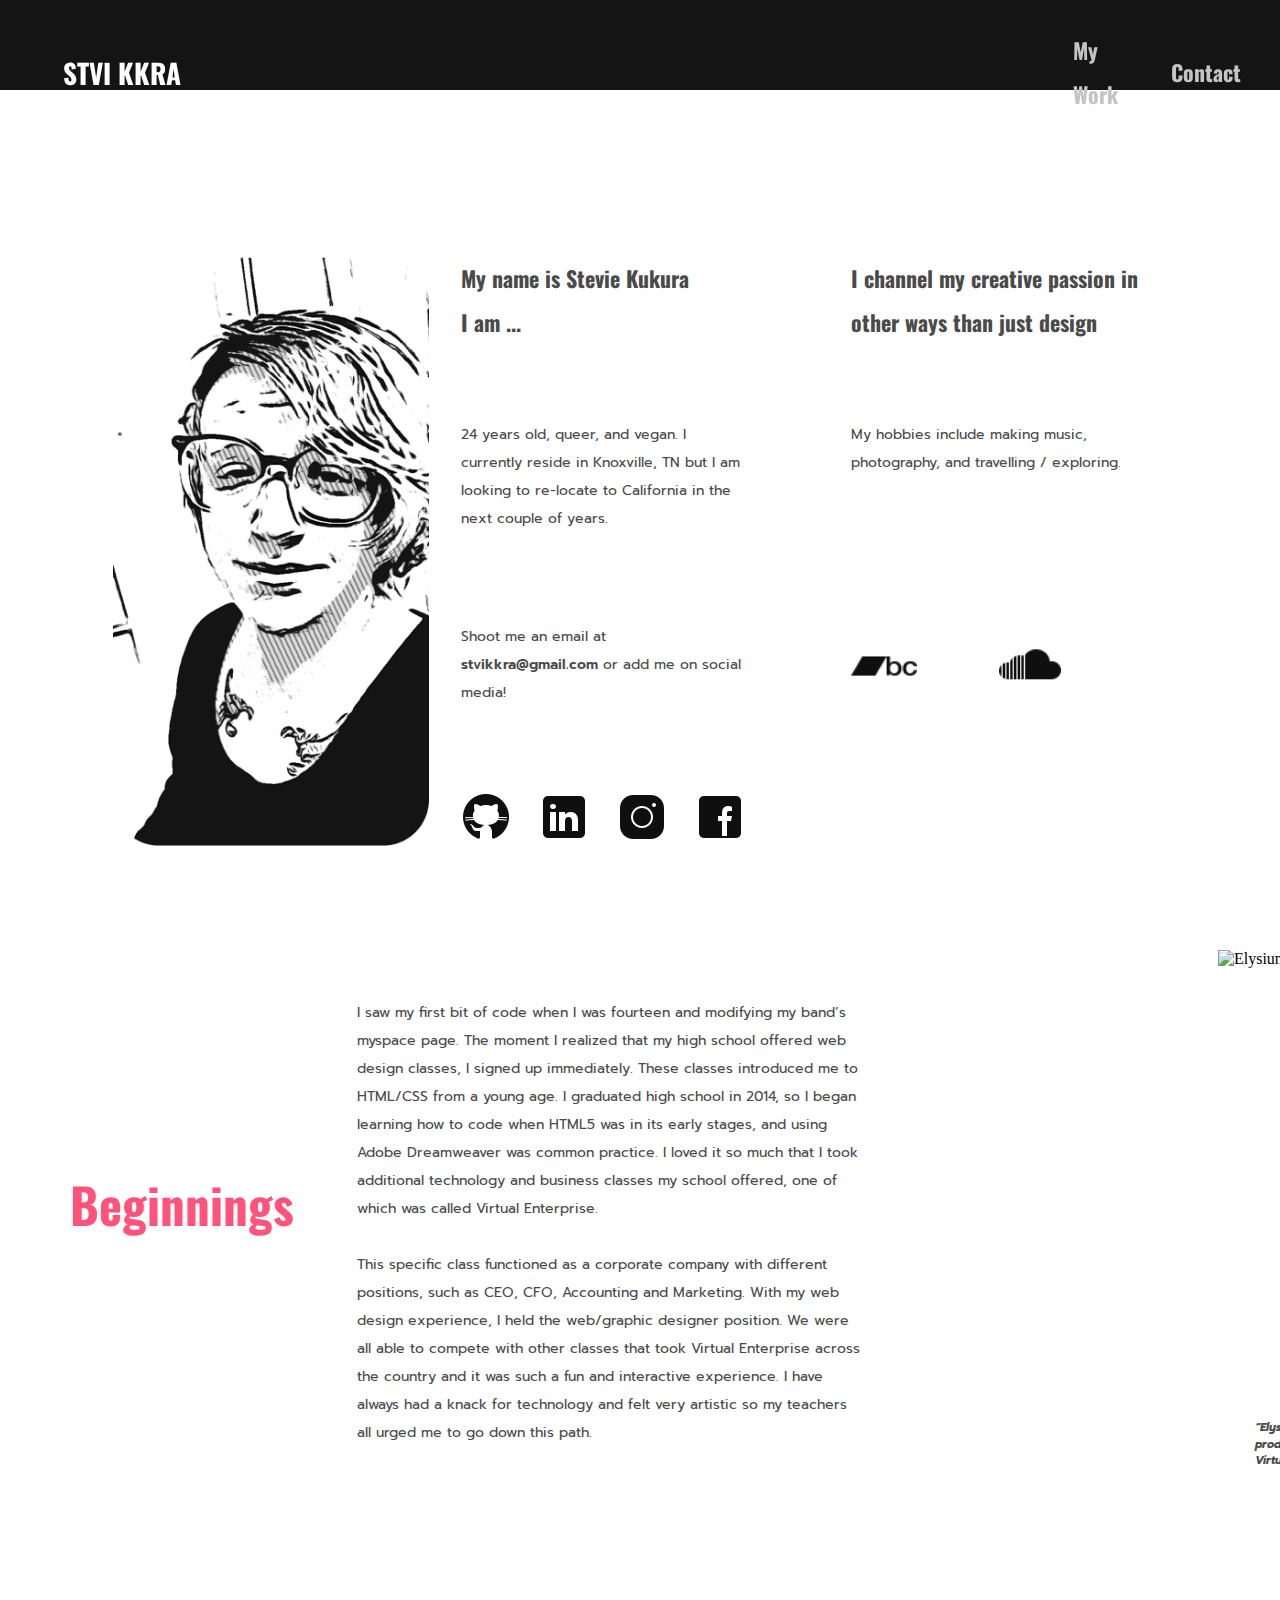
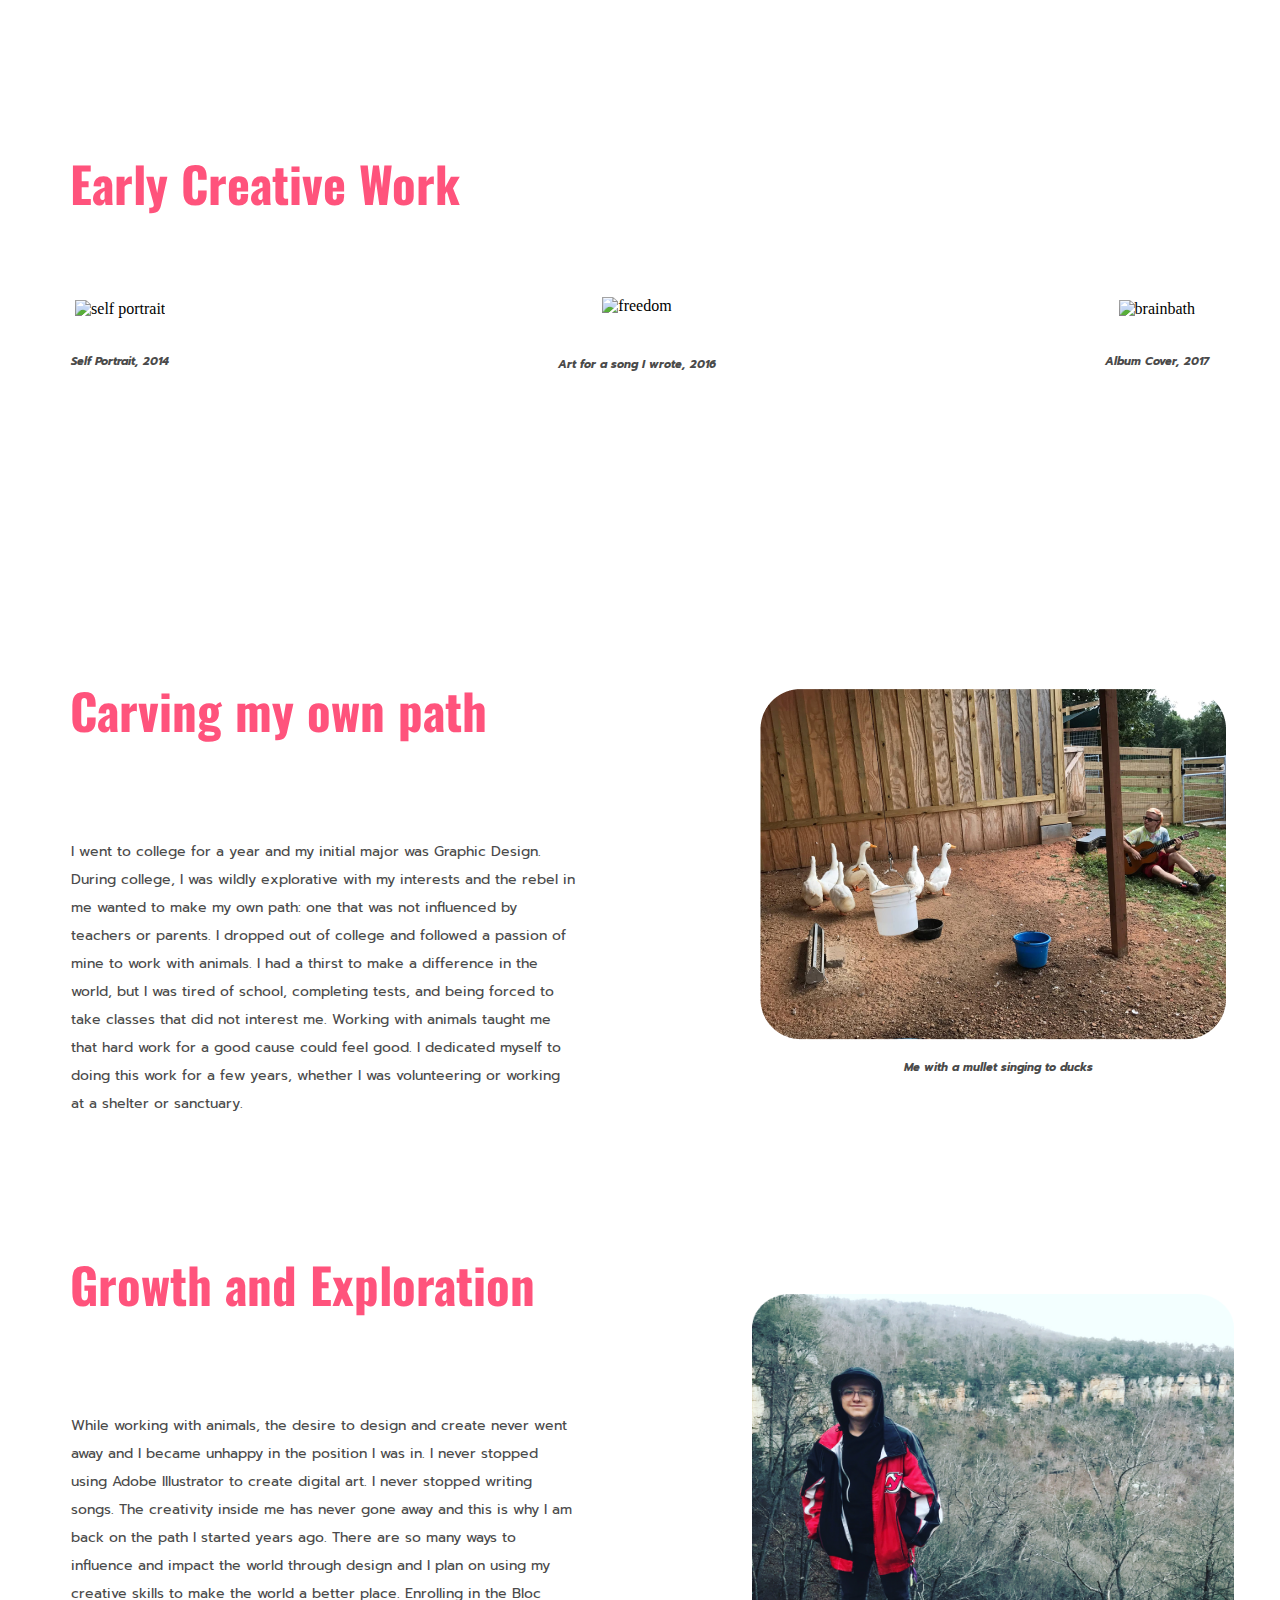
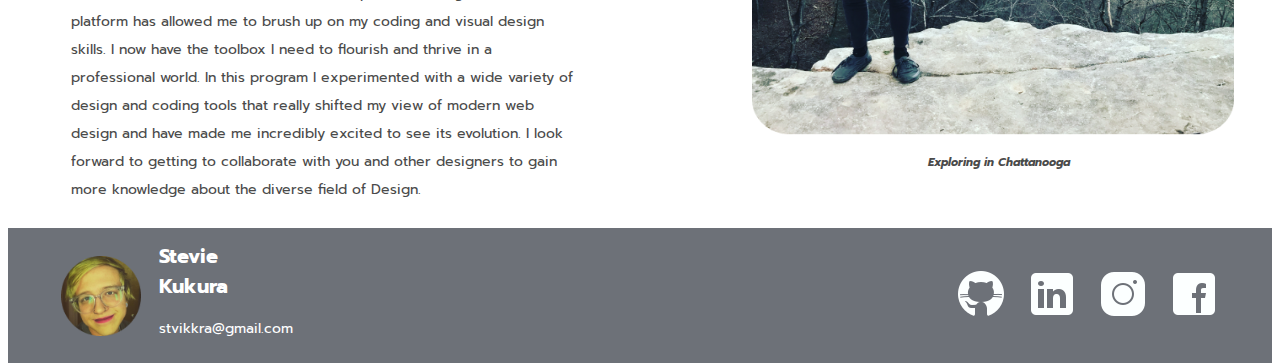
==== commit d8458600: "Finished ipad pro re-working for nourish" ====
--- a/about.html
+++ b/about.html
@@ -69,22 +69,22 @@
 
         <div class="creative_img_contain">
           <img src="images/self.png" alt="self portrait" class="creativephoto"/>
-          <h6> Self Portrait, 2014 </h6>
+          <h6 class="img_caption_opp"> Self Portrait, 2014 </h6>
         </div>
 
         <div class="creative_img_contain">
           <img src="images/freedom.png" alt="freedom" class="creativephoto"/>
-          <h6> Art for a song I wrote, 2016</h6>
+          <h6 class="img_caption_opp"> Art for a song I wrote, 2016</h6>
         </div>
 
         <div class="creative_img_contain">
           <img src="images/brainbath.png" alt="brainbath" class="creativephoto"/>
-          <h6> Album Cover, 2017 </h6>
+          <h6 class="img_caption_opp"> Album Cover, 2017 </h6>
       </div>
     </div>
     </section>
 
-    <section class="viewportcontain">
+    <section class="viewportcontain" id="carve">
       <h2 class="h2about">Carving my own path</h2>
         <p class="about_p">
           I went to college for a year and my initial major was Graphic Design. During college, I was wildly explorative with my interests and the rebel in me wanted to make my own path: one that was not influenced by teachers or parents. I dropped out of college and followed a passion of mine to work with animals. I had a thirst to make a difference in the world, but I was tired of school, completing tests, and being forced to take classes that did not interest me. Working with animals taught me that hard work for a good cause could feel good. I dedicated myself to doing this work for a few years, whether I was volunteering or working at a shelter or sanctuary.
@@ -95,7 +95,7 @@
        </div>
      </section>
 
-     <section class="viewportcontain">
+     <section class="viewportcontain" id="growth">
        <h2 class="h2about">Growth and Exploration</h2>
      <p class="about_p" id="jacket_text">
        While working with animals, the desire to design and create never went away and I became unhappy in the position I was in. I never stopped using Adobe Illustrator to create digital art. I never stopped writing songs. The creativity inside me has never gone away and this is why I am back on the path I started years ago. There are so many ways to influence and impact the world through design and I plan on using my creative skills to make the world a better place. Enrolling in the Bloc platform has allowed me to brush up on my coding and visual design skills. I now have the toolbox I need to flourish and thrive in a professional world. In this program I experimented with a wide variety of design and coding tools that really shifted my view of modern web design and have made me incredibly excited to see its evolution. I look forward to getting to collaborate with you and other designers to gain more knowledge about the diverse field of Design.
--- a/styling/style.css
+++ b/styling/style.css
@@ -88,7 +88,7 @@
 .title{
   color: #4A4A4A;
   padding: 0;
-  margin-left: 4%;
+  padding-left: 5%;
 }
 
 /* Wrap Classes */
@@ -444,7 +444,6 @@
 		resize: none;
 		padding: 0 5px;
 		box-sizing: border-box;
-		font-family: 'Prompt' sans-serif;
 		font-size: 14px;
 		color: #141414;
 }
@@ -484,7 +483,6 @@
     background-color: #FFDDE5;
 		border-radius: 10px;
 		margin: 10px 0 0 0;
-    font-family: 'Oswald' sans-serif;
 		font-size: 21.88px;
 }
 
@@ -611,10 +609,8 @@
   grid-column-end: span 13;
   grid-row-start: 5;
   grid-row-end: 6;
-  display: grid;
-  grid-template-columns: 1fr 1fr 1fr;
-  grid-template-rows: 1fr;
-  align-items: center;
+  display: flex;
+  justify-content: center;
 }
 
 #white_back {
@@ -869,7 +865,6 @@
   flex-direction: column;
   justify-content: center;
   align-items: center;
-
 }
 
 #elysium_img_contain{
@@ -908,7 +903,7 @@
 /* Nourish */
 
 a.nourish_link:link{
-  color: #398A6A;
+  color: white;
 }
 
 a.nourish_link:visited{
@@ -918,6 +913,19 @@
 a.nourish_link:hover{
   color: #7CFFAE;
 }
+
+a.nourish_link_grey:link{
+  color: #C4C4C4;
+}
+
+a.nourish_link_grey:visited{
+  color: #C4C4C4;
+}
+
+a.nourish_link_grey:hover{
+  color: #7CFFAE;
+}
+
 
 
 #nourish_front_title{
@@ -1697,7 +1705,7 @@
 }
 
 .text_lump{
-  margin-left: 4%;
+  padding-left: 5%;
   display: flex;
   flex-direction: column;
   justify-content: center;
@@ -2664,6 +2672,10 @@
   padding-bottom: 20%;
   }
 
+  .img_caption_opp{
+    padding-top: 10%;
+  }
+
   .creativework{
     margin-top: 15%;
     align-self: center;
@@ -3329,7 +3341,7 @@
   }
 
   .display_text{
-    padding-left: 5%;
+    padding-left: 15%;
     margin: 0;
     width: 100%;
     font-family: 'Prompt', sans-serif;
@@ -4015,6 +4027,10 @@
       margin: 0;
     }
 
+    .img_caption_opp{
+      padding-top: 10%;
+    }
+
     /* Nourish */
 
     #nourish_front_mobile{
@@ -4401,10 +4417,1595 @@
   }
 }
 
+
+/* iPad / Ipad Mini / Nexus 9 */
+
+@media screen and (min-height: 1024px) and (min-width: 768px){
+
+  .viewportcontain{
+    width: 100%;
+    height: auto;
+    display: flex;
+    flex-direction: column;
+    align-items: center;
+    flex-wrap: nowrap;
+  }
+
+  .socialmedialinks{
+    grid-column: 16 / 24;
+    grid-row: 1 / 5;
+    display: flex;
+    justify-content: space-between;
+  }
+
+  #mywork_nav_page{
+    grid-column: 19 / 23;
+  }
+
+  #index_nav{
+    display: none;
+  }
+
+
+  /* Index */
+
+
+  #index {
+    background-color: #141414;
+    display: grid;
+    grid-template-columns: repeat(24, 1fr);
+    grid-template-rows: repeat(50, 2vh);
+    width: 100vw;
+    height: 100vh;
+  }
+
+  .index_socialmedialinks{
+    position: fixed;
+    bottom: 3%;
+    left: 20%;
+    right: 20%;
+    width: 60%;
+    display: flex;
+    justify-content: space-around;
+  }
+
+  #pinkh1 {
+    font-family: 'Oswald', sans-serif;
+    font-size: 21.88px;
+    text-align: center;
+    padding: 0;
+    margin: 0;
+  }
+
+  .mobile_link{
+    padding: 0;
+    margin: 0;
+  }
+
+  .link_contain{
+    display: flex;
+    justify-content: space-around;
+    grid-column: 6 / 20;
+    grid-row: 28 / 29;
+  }
+
+  #introstatement{
+    color: white;
+    padding: 0;
+    margin: 0;
+    width: 75%;
+  }
+
+  .hero {
+    grid-row: 4 / 25;
+    width: 85vw;
+    grid-column: 3 / 24;
+    display: flex;
+    align-items: center;
+    justify-content: center;
+  }
+
+  .heroimage{
+    width: 75%;
+    margin-left: -1%;
+  }
+
+  .mywork{
+    grid-column: 7 / 19;
+    grid-row: 39 / 40;
+    height: 7vh;
+    background-color: white;
+    padding: 0;
+    margin: 0;
+    border-radius: 10px;
+    display: flex;
+    align-items: center;
+    justify-content: center;
+  }
+
+  .mywork:hover{
+      background-color: #FF537C;
+  }
+
+  .mywork:hover #pinkh1{
+    color: white;
+  }
+
+  .aboutdescribe{
+    grid-row: 34 / 35;
+    grid-column: 5 / 21;
+    padding: 0;
+    margin: 0;
+    display: flex;
+    align-items: center;
+    justify-content: center;
+    text-align: left;
+  }
+
+  .aboutme{
+    padding: 0;
+    margin: 0;
+    grid-column: 14 / 23;
+    grid-row: 18 / 19;
+    height: 10vh;
+    border-radius: 10px;
+    background-color: white;
+    display: flex;
+    align-items: center;
+    justify-content: center;
+  }
+
+  .aboutme:hover{
+      background-color: #FF537C;
+  }
+
+  .aboutme:hover #about_title{
+    color: white;
+  }
+
+  #about_title{
+    padding: 0;
+    margin: 0;
+}
+
+/* Case Studies */
+
+
+ #casestudieswrap {
+  background-color: white;
+  width: 100vw;
+  height: 150vh;
+  display: grid;
+  grid-template-columns: repeat(12, 1fr);
+  grid-template-rows: repeat(30, 5vh);
+}
+
+ .case_study_title_wrap {
+  grid-column-start: 1;
+  grid-column-end: 13;
+  grid-row-start: 4;
+  grid-row-end: 5;
+  display: grid;
+  grid-template-columns: 1fr 1fr 1fr;
+  grid-template-rows: 1fr;
+  align-items: center;
+}
+
+#white_back {
+  grid-column: 1 / 2;
+  grid-row: 1 / 2;
+  margin-left: 10%;
+
+}
+
+#case_study_title {
+  grid-column: 1 / 13;
+  grid-row: 1 / 2;
+  color: #4A4A4A;
+}
+
+.description_display {
+  font-family: 'Prompt', sans-serif;
+  width: 100%;
+  font-size: 14px;
+  line-height: 150%;
+  margin: 0;
+  padding-top: 5%;
+  padding-left: 2%;
+  margin-bottom: 5%;
+}
+
+
+.nourish_wrap{
+  width: 80%;
+  margin: 0;
+  padding: 0;
+  display: flex;
+  flex-direction: column;
+  align-content: center;
+}
+
+.find_wrap{
+  width: 80%;
+  margin: 0;
+  padding: 0;
+  display: flex;
+  flex-direction: column;
+  align-content: center;
+}
+
+
+.nourishwrap_row {
+  grid-column-start: 1;
+  grid-column-end: 13;
+  margin: 0;
+  padding: 0;
+  grid-row-start: 7;
+  grid-row-end: 17;
+  display: flex;
+  flex-direction: row;
+  justify-content: center;
+  align-items: center;
+}
+
+
+.findwrap_row{
+  grid-column-start: 1;
+  grid-column-end: 13;
+  margin: 0;
+  padding: 0;
+  grid-row-start: 19;
+  grid-row-end: 29;
+  display: flex;
+  flex-direction: row;
+  justify-content: center;
+  align-items: center;
+}
+
+.nourish_display{
+  margin: 0;
+  padding: 0;
+  width: 100%;
+  height: 40%;
+  border-radius: 50px;
+}
+
+.find_display{
+  max-width: 100%;
+  max-height: 100%;
+  border-radius: 50px;
+}
+
+.view_whitepink{
+  width: 30%;
+  height: 50px;
+  padding: 0;
+  margin: 0;
+  background-color: #FFDDE5;
+  display: flex;
+  justify-content: center;
+  align-content: center;
+  align-items: center;
+  border-radius: 10px;
+}
+
+#view_button_text{
+  padding: 0;
+  margin: 0;
+  width: 100%;
+  color: #FF537C;
+}
+
+/* About */
+
+#welcome {
+  width: 100%;
+  height: 135vh;
+  display: flex;
+  flex-direction: column;
+  align-items: center;
+}
+
+.blackandwhite {
+  align-self: center;
+  margin-top: 25%;
+  max-width: 100%;
+  height: 400px;
+}
+
+#elysium_img_contain{
+  width: 80%;
+  padding-left: 0;
+}
+
+#mynameis{
+  color: #4A4A4A;
+  line-height: 200%;
+  width: 75%;
+  margin: 0;
+  padding-left: 0;
+  padding-top: 5%;
+}
+
+#channel{
+  color: #4A4A4A;
+  line-height: 200%;
+  width: 75%;
+  margin-left: 0;
+  margin-top: 10%;
+  padding: 0;
+
+}
+
+#intro_about{
+  color: #4A4A4A;
+  padding: 0;
+  margin-top: 5%;
+  width: 75%;
+  line-height: 200%;
+}
+
+#contact_me{
+  color: #4A4A4A;
+  width: 75%;
+  margin-top: 5%;
+  padding: 0;
+  line-height: 200%;
+}
+
+
+#hobbies{
+  color: #4A4A4A;
+  width: 75%;
+  margin-top: 5%;
+  line-height: 200%;
+}
+
+.contacticons{
+  margin-left: 0;
+  margin-top: 5%;
+  padding: 0;
+  align-self: center;
+  width: 75%;
+  display: flex;
+  justify-content: space-between;
+}
+
+.musicicons{
+  margin-top: 5%;
+  width: 75%;
+  display: flex;
+  justify-content: space-around;
+  align-items: flex-end;
+}
+
+#soundcloud{
+  width: 62.33px;
+  height: 60.18px;
+}
+
+#bandcamp{
+  width: 66px;
+  height: 60.18px;
+}
+
+#evenmore{
+  display: none;
+  color: #FF537C;
+  align-self: center;
+  width: 75%;
+  padding: 0;
+  margin: 0;
+}
+
+#more{
+  grid-column-start: 9;
+  grid-column-end: 11;
+  grid-row-start: 11;
+  grid-row-end: 12;
+  align-self: center;
+  padding: 0;
+  width: 35px;
+  height: 35px;
+}
+
+.about_p{
+  width: 75%;
+  margin: 0;
+  padding: 0;
+  margin-top: 10%;
+}
+
+.h2about{
+  color: #FF537C;
+  width: 75%;
+  padding: 0;
+  margin: 0;
+  line-height: 150%;
+  align-self: center;
+}
+
+.img_contain{
+  width: 75%;
+  height: 100%;
+  display: flex;
+  flex-direction: column;
+  justify-content: center;
+  align-items: center;
+}
+
+.creative_img_contain{
+  width: 75%;
+  height: 100%;
+  margin-bottom: 15%;
+  display: flex;
+  flex-direction: column;
+  justify-content: center;
+  align-items: center;
+}
+
+#elysium{
+  align-self: center;
+  width: 289.14px;
+  height: 343.84px;
+  margin-top: 45%;
+  padding: 0;
+}
+
+#earlycreative{
+  margin-bottom: 5%;
+}
+
+#jacket{
+  align-self: center;
+  width: 100%;
+}
+
+#jacket_text{
+  padding-bottom: 10%;
+}
+
+#ducks{
+  align-self: center;
+  width: 100%;
+  margin-top: 15%;
+}
+
+.img_caption{
+padding-bottom: 20%;
+}
+
+.img_caption_opp{
+  padding-top: 10%;
+}
+
+.creativework{
+  margin-top: 15%;
+  align-self: center;
+  width: 75%;
+  height: 100%;
+  display: flex;
+  flex-direction: column;
+  align-items: center;
+  justify-content: space-between;
+}
+
+#earlycreative{
+  margin-top: 25%;
+}
+
+.creativephoto{
+  width: 100%;
+}
+
+#elysium_img_contain{
+  width: 50%;
+}
+
+/* Nourish */
+
+#mywork_nav{
+  grid-column: 17 / 21;
+}
+
+#prototype_nav{
+  height: 120vh;
+  grid-template-rows: repeat(50, 5vh);
+}
+
+a.nourish_link:link{
+  color: white;
+}
+
+a.nourish_link:visited{
+  color: white;
+}
+
+a.nourish_link:hover{
+  color: #7CFFAE;
+}
+
+#nourish_front_title{
+  max-width: 100%;
+  grid-column: 7 / 24;
+  grid-row: 4 / 5;
+}
+
+#nourish_front_mobile{
+  grid-column: 7 / 24;
+  padding-left: 5%;
+  grid-row: 8 / 10;
+}
+
+.nourish_text{
+  grid-column: 4 / 23;
+  grid-row: 23 / 36;
+}
+
+.buffer_2{
+  height: 0;
+}
+
+.nourish_cta_text{
+  color: #398A6A;
+  margin: 0;
+  padding: 0;
+}
+
+.nourish_cta{
+  overflow: hidden;
+  box-shadow: 0 4px 8px 0 rgba(0, 0, 0, 0.2), 0 6px 20px 0 rgba(0, 0, 0, 0.19);
+  display: flex;
+  align-items: center;
+  justify-content: center;
+  border-radius: 10px;
+  background-color: #C9FFDD;
+  grid-row: 21 / 22;
+  grid-column: 4 / 22;
+}
+
+.sizer {
+  width: 100%;
+  height: 100%;
+  z-index: -1
+}
+
+.nourish_cta:hover{
+    background-color: #398A6A;
+    color: white;
+}
+
+.nourish_cta:hover .sizer h4{
+  color: white;
+}
+
+
+
+/* Problem and Solution */
+
+#mobile_ps{
+  height: 90vh;
+}
+
+.psheader{
+  width: 100%;
+  display: flex;
+  justify-content: space-around;
+}
+
+.psheader img{
+  width: 35px;
+  height: 35px;
+}
+
+#pstitle{
+  color: #4A4A4A;
+  align-self: center;
+  font-size: 27.34px;
+  padding-bottom: 5%;
+}
+
+#pstext{
+  width: 75%;
+  align-self: center;
+  padding-top: 5%;
+}
+
+/* Survey Responses */
+
+#mobile_responses{
+  height: 125vh;
+}
+
+#allgroups{
+  width: 320px;
+  grid-column: 3 / 23;
+  width: 100%;
+  grid-row: 17 / 19;
+  padding: 0;
+  margin: 0 auto;
+}
+
+#survey_groups{
+  width: 100%;
+  grid-column: 3 / 23;
+  grid-row: 5 / 19;
+  padding-right: 3%;
+  margin: 0 auto;
+}
+
+#responses_1{
+  margin: 0;
+  padding: 0;
+  grid-column: 4 / 22;
+  grid-row: 2 / 8;
+}
+
+#responses_2{
+  margin: 0;
+  padding: 0;
+  grid-column: 4 / 21;
+  grid-row: 4 / 7;
+}
+
+/* Key Takeaways */
+
+#keytakeaway_master{
+  width: 100vw;
+  height: 138vh;
+  display: grid;
+  grid-template-columns: repeat(12, 1fr);
+  grid-template-rows: repeat(50, 50px);
+}
+
+#top_responses{
+  width: 90%;
+  margin: 0 auto;
+  grid-column: 1 / 13;
+  grid-row: 9 / 11;
+}
+
+#features{
+  padding: 0;
+  margin: 0;
+  grid-column: 2 / 4;
+  grid-row: 2 / 4;
+}
+
+#affordability{
+  padding: 0;
+  margin: 0;
+  width: 100%;
+  grid-column: 2 / 6;
+  grid-row: 18 / 20;
+}
+
+#features_title{
+  margin: 0;
+  color: white;
+  padding-left: 5%;
+  font-size: 31.25px;
+}
+
+#affordability_title{
+  margin: 0;
+  padding-left: 5%;
+  font-size: 31.25px;
+  color: white;
+}
+
+#features_text{
+  grid-column: 2 / 11;
+  width: 100%;
+  grid-row: 6 / 10;
+  font-size: 14px;
+  padding: 0;
+  padding-left: 4%;
+}
+
+.side_title{
+  background-color: #398A6A;
+  display: flex;
+  align-items: center;
+}
+
+.iasked{
+  font-weight: 600;
+  padding-left: 5%;
+  grid-column: 2 / 9;
+  grid-row: 5 / 7;
+}
+
+.brown_description{
+  background-color: #432C30;
+  width: 100%;
+  height: 100%;
+  display: grid;
+  grid-template-columns: repeat(10, 10%);
+  grid-template-rows: repeat(10, 10%);
+  border-radius: 15px;
+}
+
+#meat{
+  grid-column: 4 / 10;
+  grid-row: 21 / 24;
+}
+
+#meat_img{
+  grid-column: 1 / 2;
+  grid-row: 6 / 7;
+  align-self: center;
+  width: 75px;
+  padding-top: 25%;
+  padding-left: 15%;
+}
+
+.stat_title{
+  font-family: Prompt, sans-serif;
+  color: white;
+  font-weight: 600;
+  padding-top: 1%;
+  padding-left: 5%;
+  margin: 0;
+  grid-column: 1 / 10;
+  grid-row: 1 / 3;
+}
+
+.stat_description{
+  color: white;
+  font-size: 11.2px;
+  padding-left: 10%;
+  padding-right: 5%;
+  padding-top: 5%;
+  line-height: 150%;
+  grid-column: 3 / 11;
+  grid-row: 5 / 6;
+}
+
+#veg{
+  grid-column: 4 / 10;
+  grid-row: 25 / 28;
+}
+
+#veg_img{
+  grid-column: 1 / 3;
+  grid-row: 7 / 8;
+  width: 75px;
+  padding-left: 30%;
+  align-self: center;
+}
+
+/* Demographics */
+
+.viewportcontain_demo{
+  display: flex;
+  flex-direction: column-reverse;
+  height: 140vh;
+}
+
+.viewport_title_ext{
+  height: 40vh;
+}
+
+.income_contain{
+  margin: 0;
+  width: 90%;
+  height: 20%;
+  display: grid;
+  grid-template-columns: repeat(12, 1fr);
+  grid-template-rows: 50% 50%;
+}
+
+.high_bar{
+  background-color: #398A6A;
+  grid-column: 1 / 5;
+  grid-row: 2 / 3;
+  border-radius: 0 0 0 10px;
+}
+
+.medium_bar{
+  background-color: #603F45;
+  grid-column: 5 / 9;
+  grid-row: 2 / 3;
+}
+
+.low_bar{
+  background-color: #6D7178;
+  grid-column: 9 / 13;
+  grid-row: 2 / 3;
+  border-radius: 0 0 10px 0;
+}
+
+#demo_title{
+  align-self: flex-start;
+  width: 100%;
+  padding-top: 5%;
+}
+
+.income_title{
+  background-color: #FDF0D5;
+  display: flex;
+  align-items: center;
+  padding-left: 3%;
+  grid-column: 1 / 13;
+  grid-row: 1 / 1;
+  border-radius: 10px 10px 0 0;
+}
+
+.demo_priority{
+  display: flex;
+  align-items: center;
+  padding-left: 10%;
+}
+
+.label_lifestyle{
+  color: white;
+  font-size: 11.2px
+}
+
+.left_col_demo{
+  width: 100%;
+  height: 100vh;
+  display: flex;
+  flex-direction: column;
+  align-items: center;
+  justify-content: space-around;
+}
+
+.right_col_demo{
+  width: 100%;
+  height: 100vh;
+  display: flex;
+  flex-direction: column;
+  align-items: center;
+  align-content: center;
+  justify-content: center;
+}
+
+#class_demo{
+  color: #4A4A4A;
+  font-weight: 400;
+}
+
+.bold{
+  font-weight: 600;
+}
+
+/* img slider */
+#i1, #i2, #i3, #i4, #i5{ display: none;}
+
+.slide_container{
+    width: 90%;
+    height: 70%;
+    position: relative;
+    user-select: none;
+  }
+
+  .slide_container .slide_img{
+    position: absolute;
+    width: 100%;
+    height: 100%;
+  }
+  .slide_container .slide_img img{
+    width: inherit;
+    height: inherit;
+  }
+
+#nav_slide{
+  bottom: 5%;
+  height: 11px;
+  display: block;
+  padding-top: 20%;
+  padding-left: 0;
+  padding-right: 10%;
+  text-align: center;
+  z-index: 60;
+  cursor: default;
+}
+
+#nav_slide .dots{
+  width: 18px;
+  height: 18px;
+  margin-top: 4%;
+  margin-left: 20%;
+  border-radius: 100%;
+  display: inline-block;
+  background-color: #6D7178;
+  transition: .4s;
+}
+
+#nav_slide .dots:hover {
+  cursor: pointer;
+  background-color: #C4C4C4;
+  transition: .25s
+}
+
+.slide_img{z-index: -1;}
+
+  #i1:checked ~ #one  ,
+  #i2:checked ~ #two  ,
+  #i3:checked ~ #three
+
+  {z-index: 9; animation: scroll 1s ease-in-out;}
+
+  #i1:checked  ~  #nav_slide #dot1,
+  #i2:checked  ~  #nav_slide #dot2,
+  #i3:checked  ~  #nav_slide #dot3
+  { background-color: #C4C4C4;}
+
+@keyframes scroll{
+  0%{	opacity:.4;}
+  100%{opacity:1}
+}
+
+/* Competitive Analysis */
+
+.comp_img_contain{
+  margin: 0;
+  padding: 0;
+  display: flex;
+  flex-direction: column;
+  justify-content: space-evenly;
+}
+
+.flow_title{
+  width: 100vw;
+}
+
+#img_comp_viewport{
+  height: 80vh;
+}
+
+.comp_img{
+  padding: 0;
+  width: 90%;
+}
+
+#mobile_comp{
+  height: 44vh;
+  grid-template-rows: repeat(50, 25px);
+}
+
+#comp_text{
+  padding-top: 5%;
+  grid-column: 4 / 22;
+  grid-row: 4 / 8;
+}
+
+#comp_cta{
+  grid-row:  15 / 17;
+  grid-column: 4 / 22;
+}
+.analysis_text{
+  grid-column: 1 / 22;
+  grid-row: 2 / 8;
+}
+
+#analysis_cta{
+  width: 100%;
+  grid-column: 7 / 15;
+  grid-row: 10 / 12;
+}
+
+/* Personas and Potential Users */
+
+#mobile_persona{
+  height: 240vh;
+  grid-template-rows: repeat(50, 50px);
+}
+
+#mobile_users{
+  height: 45vh;
+}
+
+#info_nav{
+  height: 30vh;
+}
+
+#persona_title{
+  align-self: flex-start;
+  width: 100%;
+  padding-top: 5%;
+}
+
+#users_title{
+  align-self: flex-start;
+  width: 100%;
+  padding-top: 5%;
+}
+
+.user_subtext{
+  width: 75%;
+  align-self: center;
+  margin: 0;
+  padding-left: 0;
+  padding-top: 5%;
+  padding-bottom: 5%;
+}
+
+
+.left_col{
+  width: 100%;
+  grid-column: 6 / 20;
+  grid-row: 2 / 16;
+  display: flex;
+  flex-direction: column;
+  background-color: #F4F4F4;
+  border-radius: 10px;
+}
+
+.center_col{
+  width: 100%;
+  grid-column: 6 / 20;
+  grid-row: 18 / 33;
+  flex-direction: column;
+  display: flex;
+  background-color: #F4F4F4;
+  border-radius: 10px;
+}
+
+.right_col{
+  width: 100%;
+  grid-column: 6 / 20;
+  grid-row: 35 / 49;
+  display: flex;
+  flex-direction: column;
+  background-color: #F4F4F4;
+  border-radius: 10px;
+}
+
+.persona_detail{
+  align-self: flex-start;
+  display: flex;
+  align-items: center;
+  width: 180px;
+  height: 250px;
+  flex-direction: column;
+  flex-wrap: wrap;
+}
+
+.traits{
+  align-self: flex-end;
+  padding-left: 10%;
+  padding-bottom: 7%;
+  font-family: 'Oswald', sans-serif;
+  font-size: 12.8px;
+  font-weight: 300;
+  color: #4A4A4A;
+  line-height: 400%;
+  text-align: right;
+}
+
+#carrie{
+  margin-left: 6%;
+}
+
+.user{
+  width: 180px;
+  height: 180px;
+}
+
+.persona_name{
+  color: #4A4A4A;
+  padding: 0;
+  margin: 0;
+}
+
+.traits_contain{
+  display: flex;
+  flex-direction: row;
+  margin-top: 5%;
+  padding-left: 5%;
+  width: 100%;
+  height: 200px;
+  align-items: center;
+}
+
+.col_text{
+  color: #4A4A4A;
+  font-size: 12.8px;
+}
+
+.col_text_head{
+  color: #4A4A4A;
+  font-size: 16px;
+  line-height: 200%;
+  font-weight: 400;
+}
+
+.goals{
+  margin-top: 25%;
+  align-self: center;
+  width: 80%;
+}
+
+.frustrations{
+  margin-bottom: 5%;
+  align-self: center;
+  width: 80%;
+}
+
+/* Potential Users > Interviews */
+
+#mobile_users{
+  height: 30vh;
+}
+
+#interviews{
+  width: 100vw;
+  height: 280vh;
+  display: grid;
+  grid-template-columns: repeat(24, 1fr);
+  grid-template-rows: repeat(80, 50px);
+}
+
+#interview_col_left{
+  grid-row: 2 / 19;
+}
+
+#interview_col_center{
+  grid-row: 21 / 38;
+}
+
+#interview_col_right{
+  grid-row: 40 / 57;
+}
+
+/* User Stories */
+
+#user_stories{
+  height: 180vh;
+  grid-template-rows: repeat(50, 50px);
+}
+
+.viewport_title{
+  height: 20vh;
+}
+
+.asauser{
+  grid-column: 1 / 11;
+  grid-row: 2 / 4;
+  background-color: #432C30;
+  display: flex;
+  align-items: center;
+}
+
+.iwantto{
+  grid-column: 14 / 25;
+  grid-row: 3 / 5;
+  background-color: #432C30;
+  display: flex;
+  align-items: center;
+}
+
+.display_text{
+  padding-left: 15%;
+  margin: 0;
+  width: 100%;
+  font-family: 'Prompt', sans-serif;
+  font-style: italic;
+  color: white;
+}
+
+.story{
+  display: flex;
+  align-items: center;
+  width: 100%;
+  justify-content: space-between;
+  background-color: #FDF0D5;
+  border-radius: 10px;
+}
+
+.priority{
+  flex: 0 0 100%;
+  display: flex;
+  flex-basis: 20%;
+  align-items: center;
+  justify-content: center;
+  height: 100%;
+  border-radius: 0 10px 10px 0;
+}
+
+
+.priority_text{
+  font-size: 16px;
+  font-weight: 600;
+  color: white;
+}
+
+.story_text{
+  font-size: 12.8px;
+  padding-left: 3%;
+  margin-right: 3%;
+}
+
+#story1{
+  grid-column: 2 / 24;
+  grid-row: 6 / 8;
+}
+
+#story2{
+  grid-column: 2 / 24;
+  grid-row: 9 / 11;
+}
+
+#story3{
+  grid-column: 2 / 24;
+  grid-row: 12 / 14;
+}
+
+#story4{
+  grid-column: 2 / 24;
+  grid-row: 15 / 17;
+}
+
+#story5{
+  grid-column: 2 / 24;
+  grid-row: 18 / 20;
+}
+
+#story6{
+  grid-column: 2 / 24;
+  grid-row: 21 / 23;
+}
+
+#story7{
+  grid-column: 2 / 24;
+  grid-row: 24 / 26;
+}
+
+#story8{
+  grid-column: 2 / 24;
+  grid-row: 27 / 29;
+}
+
+#story9{
+  grid-column: 2 / 24;
+  grid-row: 30 / 32;
+}
+
+#story10{
+  grid-column: 2 / 24;
+  grid-row: 33 / 35;
+}
+
+.strikethrough{
+  display: none;
+}
+
+.story_caption{
+  padding-top: 10%;
+  line-height: 225%;
+  grid-column: 3 / 22;
+  grid-row: 35 / 38;
+}
+
+.high{
+  background-color: #398A6A;
+}
+
+.medium{
+  background-color: #603F45;
+}
+
+.low{
+  background-color: #6D7178;
+}
+
+
+/* Flows / Sitemap */
+
+#mobile_flow{
+  height: 40vh;
+}
+
+.flow_title{
+  grid-column: 1 / 12;
+  grid-row: 1 / 5;
+  line-height: 150%;
+  padding-left: 5%;
+  padding-top: 5%;
+}
+
+#flow_cta{
+  grid-column: 4 / 22;
+  grid-row: 7 / 8;
+}
+
+.flowtext{
+  grid-column: 4 / 22;
+  grid-row: 2 / 9;
+  padding-top: 10%;
+}
+
+#wiretext{
+  grid-row: 2 / 4;
+  padding-top: 10%;
+}
+
+.flow_img{
+  align-self: flex-start;
+  width: 1200px;
+  height: 700px;
+}
+
+#mobile_flow_img{
+  overflow-y: scroll;
+}
+
+/* Wireframes */
+
+#wireframe_cta{
+  grid-column: 4 / 22;
+  grid-row: 6 / 7;
+}
+
+#mobile_wireframe{
+  height: 300vh;
+}
+
+#mobile_wireframe_title{
+  height: 35vh;
+}
+
+#wireframe_title{
+  align-self: flex-start;
+  width: 100%;
+  padding-top: 5%;
+}
+
+.wireframe_contain{
+  display: flex;
+  width: 60%;
+  height: 100%;
+  flex-direction: column;
+  justify-content: space-around;
+}
+
+.wireframe_contain img{
+  height: 80vh;
+}
+
+/* Branding */
+
+#branding_nav{
+    display: block;
+    height: 50vh;
+}
+
+#buffer_reset{
+  height: 0;
+}
+
+.brand_head{
+  display: block;
+  width: 100vw;
+  height: 50vh;
+}
+
+/* Preference Test */
+
+.viewport_title_text{
+  height: 25vh;
+}
+
+#mobile_pref{
+  height: 310vh;
+  display: flex;
+}
+
+#pref_title{
+  align-self: flex-start;
+  width: 100%;
+  padding-top: 5%;
+}
+
+.pref_contain{
+  align-self: center;
+  width: 80%;
+  height: 100%;
+  display: flex;
+  flex-direction: column;
+  justify-content: space-evenly;
+}
+
+#avatar_pref{
+  height: 80vh;
+}
+
+#font_pref{
+  height: 80vh;
+}
+
+#icon_pref{
+  height: 120vh;
+}
+
+/* Icons and Sizing */
+
+#icons_sizing{
+  height: 90vh;
+}
+
+.icon_avatar{
+  display: flex;
+  flex-direction: column;
+  align-items: center;
+  height: 100%;
+  width: 80%;
+  padding-top: 10%;
+  padding-bottom: 7%;
+  margin: 0;
+}
+
+#buffer_reset2{
+  height: 0;
+}
+
+.text_lump{
+  display: flex;
+  flex-direction: column;
+  justify-content: center;
+  height: 100%;
+  width: 100%;
+}
+
+#lump_reset{
+  margin: 0;
+  padding-bottom: 5%;
+  padding-top: 15%;
+}
+
+#lump_reset_text{
+  margin: 0;
+  padding: 0;
+  width: 80%;
+  align-self: center;
+}
+
+.avatar_final{
+  width: 100%;
+  height: 90%;
+  padding-bottom: 2%;
+}
+
+.example{
+  align-self: center;
+}
+
+#icons_sizing{
+  flex-direction: column;
+  align-items: center;
+}
+
+/* User Testing */
+
+#test_title{
+  padding-left: 5%;
+}
+
+#feedback{
+  display: flex;
+  flex-direction: row;
+  justify-content: space-between;
+  width: 85%;
+  margin: 0 auto;
+  align-items: center;
+  height: 80vh;
+}
+
+.first_attempt{
+  grid-column: 17 / 23;
+  grid-row: 1 / 10;
+  align-self: center;
+}
+
+.title_feedback{
+  width: 80%;
+  line-height: 300%;
+  font-family: 'Prompt', sans-serif;
+  font-weight: 600;
+  font-size: 17.5px;
+  color: #4A4A4A;
+}
+
+#buffer_reset3{
+  height: 0;
+}
+
+/* Home Page Attempts / Refining the Home Page */
+
+#buffer_reset4{
+  height: 0;
+}
+
+#buffer_reset5{
+  height: 0;
+}
+
+#buffer_reset6{
+  height: 0;
+}
+
+#buffer_reset7{
+  height: 0;
+}
+
+#mobile_attempts{
+  height: 230vh;
+  align-items: center;
+  justify-content: space-evenly;
+}
+
+.attempt_img{
+  align-self: center;
+  width: 50%;
+}
+
+.display_contain{
+  display: flex;
+  flex-direction: column;
+  justify-content: space-evenly;
+  width: 80%;
+  height: 100%;
+}
+
+#mobile_refine{
+  height: 300vh;
+  justify-content: space-evenly;
+}
+
+#refine_title{
+  padding-top: 5%;
+}
+
+
+/* Conclusion */
+
+#conclusion_nav{
+  background-color: #F4F4F4;
+}
+
+.top_row{
+  width: 100%;
+  align-self: center;
+  display: flex;
+  flex-direction: row;
+  justify-content: flex-start;
+  align-items: center;
+  align-content: center;
+  padding-top: 5%;
+}
+
+.conclusion_body{
+  width: 100%;
+  display: flex;
+  justify-content: space-around;
+}
+
+.conclusion_title{
+  padding-left: 2%;
+  padding-right: 10%;
+  margin: 0;
+
+}
+
+.flag{
+  width: 10%;
+  padding-left: 3%;
+}
+
+.conclusion_text{
+  width: 75%;
+  align-self: center;
+  padding-top: 5%;
+  padding-bottom: 5%;
+}
+
+}
+
 /* Ipad Pro */
-@media screen and (min-height: 1366px){
-
-  @media screen and (min-width: 1024px){
+@media screen and (min-height: 1366px) and (min-width: 1024px){
 
 
   .contact__container {
@@ -4438,25 +6039,1330 @@
     margin-bottom: 10%;
   }
 
- }
-}
-
-
-
-/* iPad / Ipad Mini / Nexus 9 */
-
-@media screen and (min-height: 1024px) and (min-width: 768px){
-
-  .socialmedialinks{
-    grid-column: 16 / 24;
-    grid-row: 1 / 5;
+  /* About */
+
+  #welcome {
+    width: 100%;
+    height: 115vh;
+    display: flex;
+    flex-direction: column;
+    align-items: center;
+  }
+
+  #carve{
+    height: 100vh;
+  }
+
+  #growth{
+    height: 100vh;
+  }
+
+  .blackandwhite {
+    align-self: center;
+    margin-top: 25%;
+    max-width: 100%;
+    height: 400px;
+  }
+
+  #elysium_img_contain{
+    width: 80%;
+    padding-left: 0;
+  }
+
+  #mynameis{
+    color: #4A4A4A;
+    line-height: 200%;
+    width: 75%;
+    margin: 0;
+    padding-left: 0;
+    padding-top: 5%;
+  }
+
+  #channel{
+    color: #4A4A4A;
+    line-height: 200%;
+    width: 75%;
+    margin-left: 0;
+    margin-top: 10%;
+    padding: 0;
+
+  }
+
+  #intro_about{
+    color: #4A4A4A;
+    padding: 0;
+    margin-top: 5%;
+    width: 75%;
+    line-height: 200%;
+  }
+
+  #contact_me{
+    color: #4A4A4A;
+    width: 75%;
+    margin-top: 5%;
+    padding: 0;
+    line-height: 200%;
+  }
+
+
+  #hobbies{
+    color: #4A4A4A;
+    width: 75%;
+    margin-top: 5%;
+    line-height: 200%;
+  }
+
+  .contacticons{
+    margin-left: 0;
+    margin-top: 5%;
+    padding: 0;
+    align-self: center;
+    width: 75%;
     display: flex;
     justify-content: space-between;
   }
 
-  #mywork_nav_page{
-    grid-column: 19 / 23;
-  }
+  .musicicons{
+    margin-top: 5%;
+    width: 75%;
+    display: flex;
+    justify-content: space-around;
+    align-items: flex-end;
+  }
+
+  #soundcloud{
+    width: 62.33px;
+    height: 60.18px;
+  }
+
+  #bandcamp{
+    width: 66px;
+    height: 60.18px;
+  }
+
+  #evenmore{
+    display: none;
+    color: #FF537C;
+    align-self: center;
+    width: 75%;
+    padding: 0;
+    margin: 0;
+  }
+
+  #more{
+    grid-column-start: 9;
+    grid-column-end: 11;
+    grid-row-start: 11;
+    grid-row-end: 12;
+    align-self: center;
+    padding: 0;
+    width: 35px;
+    height: 35px;
+  }
+
+  .about_p{
+    width: 75%;
+    margin: 0;
+    padding: 0;
+    margin-top: 10%;
+  }
+
+  .h2about{
+    color: #FF537C;
+    width: 75%;
+    padding: 0;
+    margin: 0;
+    line-height: 150%;
+    align-self: center;
+  }
+
+  .img_contain{
+    width: 75%;
+    height: 100%;
+    align-self: center;
+    display: flex;
+    flex-direction: column;
+    justify-content: center;
+    align-items: center;
+  }
+
+  .creative_img_contain{
+    width: 75%;
+    height: 100%;
+    margin-bottom: 15%;
+    display: flex;
+    flex-direction: column;
+    justify-content: center;
+    align-items: center;
+  }
+
+  #elysium{
+    align-self: center;
+    width: 289.14px;
+    height: 343.84px;
+    margin-top: 45%;
+    padding: 0;
+  }
+
+  #earlycreative{
+    margin-bottom: 5%;
+  }
+
+  #jacket{
+    align-self: center;
+    width: 90%;
+    height: 80%;
+    margin: 0;
+    padding: 0;
+  }
+
+  #jacket_text{
+    padding-bottom: 10%;
+  }
+
+  #ducks{
+    align-self: center;
+    width: 100%;
+    max-width: 100%;
+    margin: 0;
+    padding: 0;
+    margin-top: 15%;
+  }
+
+  .img_caption{
+  margin: 0;
+  padding: 0;
+  padding-top: 5%;
+}
+
+  .creativework{
+    margin-top: 15%;
+    align-self: center;
+    width: 75%;
+    height: 100%;
+    display: flex;
+    flex-direction: column;
+    align-items: center;
+    justify-content: space-between;
+  }
+
+  #earlycreative{
+    margin-top: 25%;
+  }
+
+  .creativephoto{
+    width: 100%;
+  }
+
+  #elysium_img_contain{
+   margin: 0;
+   max-width: 35%;
+ }
+
+ /* Nourish */
+
+ #mywork_nav{
+   grid-column: 17 / 21;
+ }
+
+ #prototype_nav{
+   height: 100vh;
+   grid-template-rows: repeat(50, 5vh);
+ }
+
+ a.nourish_link:link{
+   color: white;
+ }
+
+ a.nourish_link:visited{
+   color: white;
+ }
+
+ a.nourish_link:hover{
+   color: #7CFFAE;
+ }
+
+ #nourish_front_title{
+   max-width: 100%;
+   grid-column: 9 / 24;
+   grid-row: 4 / 5;
+ }
+
+ #nourish_front_mobile{
+   grid-column: 9 / 24;
+   padding-left: 5%;
+   grid-row: 5 / 10;
+ }
+
+ .nourish_text{
+   grid-column: 4 / 23;
+   grid-row: 19 / 22;
+ }
+
+ .buffer_2{
+   height: 0;
+ }
+
+ .nourish_cta_text{
+   color: #398A6A;
+   margin: 0;
+   padding: 0;
+ }
+
+ .nourish_cta{
+   overflow: hidden;
+   box-shadow: 0 4px 8px 0 rgba(0, 0, 0, 0.2), 0 6px 20px 0 rgba(0, 0, 0, 0.19);
+   display: flex;
+   align-items: center;
+   justify-content: center;
+   border-radius: 10px;
+   background-color: #C9FFDD;
+   grid-row: 17 / 18;
+   grid-column: 4 / 22;
+ }
+
+ .sizer {
+   width: 100%;
+   height: 100%;
+   z-index: -1
+ }
+
+ .nourish_cta:hover{
+     background-color: #398A6A;
+     color: white;
+ }
+
+ .nourish_cta:hover .sizer h4{
+   color: white;
+ }
+
+
+
+ /* Problem and Solution */
+
+ #mobile_ps{
+   height: 50vh;
+ }
+
+
+ .psheader{
+   width: 100%;
+   display: flex;
+   justify-content: space-around;
+ }
+
+ .psheader img{
+   width: 35px;
+   height: 35px;
+ }
+
+ #pstitle{
+   color: #4A4A4A;
+   align-self: center;
+   font-size: 27.34px;
+   padding-bottom: 5%;
+ }
+
+ #pstext{
+   width: 75%;
+   align-self: center;
+   padding-top: 5%;
+ }
+
+ /* Survey Responses */
+
+ #mobile_responses{
+   height: 125vh;
+ }
+
+ #allgroups{
+   width: 320px;
+   grid-column: 3 / 23;
+   width: 100%;
+   grid-row: 17 / 19;
+   padding: 0;
+   margin: 0 auto;
+ }
+
+ #survey_groups{
+   width: 100%;
+   grid-column: 3 / 23;
+   grid-row: 5 / 19;
+   padding-right: 3%;
+   margin: 0 auto;
+ }
+
+ #responses_1{
+   margin: 0;
+   padding: 0;
+   grid-column: 4 / 22;
+   grid-row: 2 / 8;
+ }
+
+ #responses_2{
+   margin: 0;
+   padding: 0;
+   grid-column: 4 / 21;
+   grid-row: 4 / 7;
+ }
+
+ /* Key Takeaways */
+
+ #keytakeaway_master{
+   width: 100vw;
+   height: 110vh;
+   display: grid;
+   grid-template-columns: repeat(12, 1fr);
+   grid-template-rows: repeat(50, 50px);
+ }
+
+ #top_responses{
+   width: 90%;
+   margin: 0 auto;
+   grid-column: 1 / 13;
+   grid-row: 9 / 11;
+ }
+
+ #features{
+   padding: 0;
+   margin: 0;
+   grid-column: 2 / 4;
+   grid-row: 2 / 4;
+ }
+
+ #affordability{
+   padding: 0;
+   margin: 0;
+   width: 100%;
+   grid-column: 2 / 6;
+   grid-row: 20 / 22;
+ }
+
+ #features_title{
+   margin: 0;
+   color: white;
+   padding-left: 5%;
+   font-size: 31.25px;
+ }
+
+ #affordability_title{
+   margin: 0;
+   padding-left: 5%;
+   font-size: 31.25px;
+   color: white;
+ }
+
+ #features_text{
+   grid-column: 2 / 11;
+   width: 100%;
+   grid-row: 6 / 10;
+   font-size: 14px;
+   padding: 0;
+   padding-left: 4%;
+ }
+
+ .side_title{
+   background-color: #398A6A;
+   display: flex;
+   align-items: center;
+ }
+
+ .iasked{
+   font-weight: 600;
+   padding-left: 5%;
+   grid-column: 2 / 9;
+   grid-row: 5 / 7;
+ }
+
+ .brown_description{
+   background-color: #432C30;
+   width: 100%;
+   height: 100%;
+   display: grid;
+   grid-template-columns: repeat(10, 10%);
+   grid-template-rows: repeat(10, 10%);
+   border-radius: 15px;
+ }
+
+ #meat{
+   grid-column: 4 / 10;
+   grid-row: 23 / 26;
+ }
+
+ #meat_img{
+   grid-column: 1 / 2;
+   grid-row: 6 / 7;
+   align-self: center;
+   width: 75px;
+   padding-top: 25%;
+   padding-left: 15%;
+ }
+
+ .stat_title{
+   font-family: Prompt, sans-serif;
+   color: white;
+   font-weight: 600;
+   padding-top: 1%;
+   padding-left: 5%;
+   margin: 0;
+   grid-column: 1 / 10;
+   grid-row: 1 / 3;
+ }
+
+ .stat_description{
+   color: white;
+   font-size: 11.2px;
+   padding-left: 10%;
+   padding-right: 5%;
+   padding-top: 5%;
+   line-height: 150%;
+   grid-column: 3 / 11;
+   grid-row: 5 / 6;
+ }
+
+ #veg{
+   grid-column: 4 / 10;
+   grid-row: 27 / 30;
+ }
+
+ #veg_img{
+   grid-column: 1 / 3;
+   grid-row: 7 / 8;
+   width: 75px;
+   padding-left: 30%;
+   align-self: center;
+ }
+
+ /* Demographics */
+
+ .viewportcontain_demo{
+   display: flex;
+   flex-direction: column-reverse;
+   height: 140vh;
+ }
+
+ .viewport_title_ext{
+   height: 25vh;
+ }
+
+ .income_contain{
+   margin: 0;
+   width: 90%;
+   height: 20%;
+   display: grid;
+   grid-template-columns: repeat(12, 1fr);
+   grid-template-rows: 50% 50%;
+ }
+
+ .high_bar{
+   background-color: #398A6A;
+   grid-column: 1 / 5;
+   grid-row: 2 / 3;
+   border-radius: 0 0 0 10px;
+ }
+
+ .medium_bar{
+   background-color: #603F45;
+   grid-column: 5 / 9;
+   grid-row: 2 / 3;
+ }
+
+ .low_bar{
+   background-color: #6D7178;
+   grid-column: 9 / 13;
+   grid-row: 2 / 3;
+   border-radius: 0 0 10px 0;
+ }
+
+ #demo_title{
+   align-self: flex-start;
+   width: 100%;
+   padding-top: 5%;
+ }
+
+ .income_title{
+   background-color: #FDF0D5;
+   display: flex;
+   align-items: center;
+   padding-left: 3%;
+   grid-column: 1 / 13;
+   grid-row: 1 / 1;
+   border-radius: 10px 10px 0 0;
+ }
+
+ .demo_priority{
+   display: flex;
+   align-items: center;
+   padding-left: 10%;
+ }
+
+ .label_lifestyle{
+   color: white;
+   font-size: 11.2px
+ }
+
+ .left_col_demo{
+   width: 100%;
+   height: 100vh;
+   display: flex;
+   flex-direction: column;
+   align-items: center;
+   justify-content: space-around;
+ }
+
+ .right_col_demo{
+   width: 100%;
+   height: 100vh;
+   display: flex;
+   flex-direction: column;
+   align-items: center;
+   align-content: center;
+   justify-content: center;
+ }
+
+ #class_demo{
+   color: #4A4A4A;
+   font-weight: 400;
+ }
+
+ .bold{
+   font-weight: 600;
+ }
+
+ /* img slider */
+ #i1, #i2, #i3, #i4, #i5{ display: none;}
+
+ .slide_container{
+     width: 90%;
+     height: 70%;
+     position: relative;
+     user-select: none;
+   }
+
+   .slide_container .slide_img{
+     position: absolute;
+     width: 100%;
+     height: 100%;
+   }
+   .slide_container .slide_img img{
+     width: inherit;
+     height: inherit;
+   }
+
+ #nav_slide{
+   bottom: 5%;
+   height: 11px;
+   display: block;
+   padding-top: 20%;
+   padding-left: 0;
+   padding-right: 10%;
+   text-align: center;
+   z-index: 60;
+   cursor: default;
+ }
+
+ #nav_slide .dots{
+   width: 18px;
+   height: 18px;
+   margin-top: 4%;
+   margin-left: 20%;
+   border-radius: 100%;
+   display: inline-block;
+   background-color: #6D7178;
+   transition: .4s;
+ }
+
+ #nav_slide .dots:hover {
+   cursor: pointer;
+   background-color: #C4C4C4;
+   transition: .25s
+ }
+
+ .slide_img{z-index: -1;}
+
+   #i1:checked ~ #one  ,
+   #i2:checked ~ #two  ,
+   #i3:checked ~ #three
+
+   {z-index: 9; animation: scroll 1s ease-in-out;}
+
+   #i1:checked  ~  #nav_slide #dot1,
+   #i2:checked  ~  #nav_slide #dot2,
+   #i3:checked  ~  #nav_slide #dot3
+   { background-color: #C4C4C4;}
+
+ @keyframes scroll{
+   0%{	opacity:.4;}
+   100%{opacity:1}
+ }
+
+ /* Competitive Analysis */
+
+ .comp_img_contain{
+   margin: 0;
+   padding: 0;
+   display: flex;
+   flex-direction: column;
+   justify-content: space-evenly;
+ }
+
+ .flow_title{
+   width: 100vw;
+ }
+
+ #img_comp_viewport{
+   height: 80vh;
+ }
+
+ .comp_img{
+   padding: 0;
+   width: 90%;
+ }
+
+ #mobile_comp{
+   height: 33vh;
+   grid-template-rows: repeat(50, 25px);
+ }
+
+ #comp_text{
+   padding-top: 5%;
+   grid-column: 4 / 22;
+   grid-row: 4 / 8;
+ }
+
+ #comp_cta{
+   grid-row:  15 / 17;
+   grid-column: 4 / 22;
+ }
+ .analysis_text{
+   grid-column: 1 / 22;
+   grid-row: 2 / 8;
+ }
+
+ #analysis_cta{
+   width: 100%;
+   grid-column: 7 / 15;
+   grid-row: 10 / 12;
+ }
+
+ /* Personas and Potential Users */
+
+ #mobile_persona{
+   height: 190vh;
+   grid-template-rows: repeat(60, 50px);
+ }
+
+ #mobile_users{
+   height: 45vh;
+ }
+
+ #info_nav{
+   height: 25vh;
+ }
+
+ #persona_title{
+   align-self: flex-start;
+   width: 100%;
+   padding-top: 5%;
+ }
+
+ #users_title{
+   align-self: flex-start;
+   width: 100%;
+   padding-top: 5%;
+ }
+
+ .user_subtext{
+   width: 75%;
+   align-self: center;
+   margin: 0;
+   padding-left: 0;
+   padding-top: 5%;
+   padding-bottom: 5%;
+ }
+
+
+ .left_col{
+   width: 100%;
+   grid-column: 6 / 20;
+   grid-row: 2 / 18;
+   display: flex;
+   flex-direction: column;
+   background-color: #F4F4F4;
+   border-radius: 10px;
+ }
+
+ .center_col{
+   width: 100%;
+   grid-column: 6 / 20;
+   grid-row: 20 / 35;
+   flex-direction: column;
+   display: flex;
+   background-color: #F4F4F4;
+   border-radius: 10px;
+ }
+
+ .right_col{
+   width: 100%;
+   grid-column: 6 / 20;
+   grid-row: 37 / 52;
+   display: flex;
+   flex-direction: column;
+   background-color: #F4F4F4;
+   border-radius: 10px;
+ }
+
+ .persona_detail{
+   align-self: flex-start;
+   display: flex;
+   align-items: center;
+   width: 180px;
+   height: 250px;
+   flex-direction: column;
+   flex-wrap: wrap;
+ }
+
+ .traits{
+   align-self: flex-end;
+   padding-left: 25%;
+   padding-bottom: 7%;
+   font-family: 'Oswald', sans-serif;
+   font-size: 12.8px;
+   font-weight: 300;
+   color: #4A4A4A;
+   line-height: 400%;
+   text-align: right;
+ }
+
+ #carrie{
+   margin-left: 6%;
+ }
+
+ .user{
+   width: 180px;
+   height: 180px;
+ }
+
+ .persona_name{
+   color: #4A4A4A;
+   padding: 0;
+   margin: 0;
+ }
+
+ .traits_contain{
+   display: flex;
+   flex-direction: row;
+   margin-top: 5%;
+   padding-left: 5%;
+   width: 100%;
+   height: 200px;
+   align-items: center;
+ }
+
+ .col_text{
+   color: #4A4A4A;
+   font-size: 12.8px;
+ }
+
+ .col_text_head{
+   color: #4A4A4A;
+   font-size: 16px;
+   line-height: 200%;
+   font-weight: 400;
+ }
+
+ .goals{
+   margin-top: 25%;
+   align-self: center;
+   width: 80%;
+ }
+
+ .frustrations{
+   margin-bottom: 5%;
+   align-self: center;
+   width: 80%;
+ }
+
+ /* Potential Users > Interviews */
+
+ #mobile_users{
+   height: 30vh;
+ }
+
+ #interviews{
+   width: 100vw;
+   height: 210vh;
+   display: grid;
+   grid-template-columns: repeat(24, 1fr);
+   grid-template-rows: repeat(80, 50px);
+ }
+
+ #interview_col_left{
+   grid-row: 2 / 19;
+ }
+
+ #interview_col_center{
+   grid-row: 21 / 38;
+ }
+
+ #interview_col_right{
+   grid-row: 40 / 57;
+ }
+
+ /* User Stories */
+
+ #user_stories{
+   height: 130vh;
+   grid-template-rows: repeat(50, 50px);
+ }
+
+ .viewport_title{
+   height: 15vh;
+ }
+
+ .asauser{
+   grid-column: 1 / 11;
+   grid-row: 2 / 4;
+   background-color: #432C30;
+   display: flex;
+   align-items: center;
+ }
+
+ .iwantto{
+   grid-column: 14 / 25;
+   grid-row: 3 / 5;
+   background-color: #432C30;
+   display: flex;
+   align-items: center;
+ }
+
+ .display_text{
+   padding-left: 15%;
+   margin: 0;
+   width: 100%;
+   font-family: 'Prompt', sans-serif;
+   font-style: italic;
+   color: white;
+ }
+
+ .story{
+   display: flex;
+   align-items: center;
+   width: 100%;
+   justify-content: space-between;
+   background-color: #FDF0D5;
+   border-radius: 10px;
+ }
+
+ .priority{
+   flex: 0 0 100%;
+   display: flex;
+   flex-basis: 20%;
+   align-items: center;
+   justify-content: center;
+   height: 100%;
+   border-radius: 0 10px 10px 0;
+ }
+
+
+ .priority_text{
+   font-size: 16px;
+   font-weight: 600;
+   color: white;
+ }
+
+ .story_text{
+   font-size: 12.8px;
+   padding-left: 3%;
+   margin-right: 3%;
+ }
+
+ #story1{
+   grid-column: 2 / 24;
+   grid-row: 6 / 8;
+ }
+
+ #story2{
+   grid-column: 2 / 24;
+   grid-row: 9 / 11;
+ }
+
+ #story3{
+   grid-column: 2 / 24;
+   grid-row: 12 / 14;
+ }
+
+ #story4{
+   grid-column: 2 / 24;
+   grid-row: 15 / 17;
+ }
+
+ #story5{
+   grid-column: 2 / 24;
+   grid-row: 18 / 20;
+ }
+
+ #story6{
+   grid-column: 2 / 24;
+   grid-row: 21 / 23;
+ }
+
+ #story7{
+   grid-column: 2 / 24;
+   grid-row: 24 / 26;
+ }
+
+ #story8{
+   grid-column: 2 / 24;
+   grid-row: 27 / 29;
+ }
+
+ #story9{
+   grid-column: 2 / 24;
+   grid-row: 30 / 32;
+ }
+
+ #story10{
+   grid-column: 2 / 24;
+   grid-row: 33 / 35;
+ }
+
+ .strikethrough{
+   display: none;
+ }
+
+ .story_caption{
+   padding-top: 10%;
+   line-height: 225%;
+   grid-column: 3 / 22;
+   grid-row: 35 / 38;
+ }
+
+ .high{
+   background-color: #398A6A;
+ }
+
+ .medium{
+   background-color: #603F45;
+ }
+
+ .low{
+   background-color: #6D7178;
+ }
+
+
+ /* Flows / Sitemap */
+
+ #mobile_flow{
+   height: 34vh;
+ }
+
+ .flow_title{
+   grid-column: 1 / 12;
+   grid-row: 1 / 5;
+   line-height: 150%;
+   padding-left: 5%;
+   padding-top: 5%;
+ }
+
+ #flow_cta{
+   grid-column: 4 / 22;
+   grid-row: 6 / 7;
+ }
+
+ .flowtext{
+   grid-column: 4 / 22;
+   grid-row: 2 / 9;
+   padding-top: 10%;
+ }
+
+ #wiretext{
+   grid-row: 2 / 4;
+   padding-top: 10%;
+ }
+
+ .flow_img{
+   align-self: flex-start;
+   width: 1200px;
+   height: 700px;
+ }
+
+ #mobile_flow_img{
+   overflow-y: scroll;
+ }
+
+ /* Wireframes */
+
+ #wireframe_cta{
+   grid-column: 4 / 22;
+   grid-row: 5 / 6;
+ }
+
+ #mobile_wireframe{
+   height: 300vh;
+ }
+
+ #mobile_wireframe_title{
+   height: 28vh;
+ }
+
+ #wireframe_title{
+   align-self: flex-start;
+   width: 100%;
+   padding-top: 5%;
+ }
+
+ .wireframe_contain{
+   display: flex;
+   width: 60%;
+   height: 100%;
+   flex-direction: column;
+   justify-content: space-around;
+ }
+
+ .wireframe_contain img{
+   height: 80vh;
+ }
+
+ /* Branding */
+
+ #branding_nav{
+     display: block;
+     height: 50vh;
+ }
+
+ #buffer_reset{
+   height: 0;
+ }
+
+ .brand_head{
+   display: block;
+   width: 100vw;
+   height: 50vh;
+ }
+
+ /* Preference Test */
+
+ .viewport_title_text{
+   height: 20vh;
+ }
+
+ #mobile_pref{
+   height: 310vh;
+   display: flex;
+ }
+
+ #pref_title{
+   align-self: flex-start;
+   width: 100%;
+   padding-top: 5%;
+ }
+
+ .pref_contain{
+   align-self: center;
+   width: 80%;
+   height: 100%;
+   display: flex;
+   flex-direction: column;
+   justify-content: space-evenly;
+ }
+
+ #avatar_pref{
+   height: 80vh;
+ }
+
+ #font_pref{
+   height: 80vh;
+ }
+
+ #icon_pref{
+   height: 120vh;
+ }
+
+ /* Icons and Sizing */
+
+ #icons_sizing{
+   height: 90vh;
+ }
+
+ .icon_avatar{
+   display: flex;
+   flex-direction: column;
+   align-items: center;
+   height: 100%;
+   width: 80%;
+   padding-top: 10%;
+   padding-bottom: 7%;
+   margin: 0;
+ }
+
+ #buffer_reset2{
+   height: 0;
+ }
+
+ .text_lump{
+   display: flex;
+   flex-direction: column;
+   justify-content: center;
+   height: 100%;
+   width: 100%;
+ }
+
+ #lump_reset{
+   margin: 0;
+   padding-bottom: 5%;
+   padding-top: 15%;
+ }
+
+ #lump_reset_text{
+   margin: 0;
+   padding: 0;
+   width: 80%;
+   align-self: center;
+ }
+
+ .avatar_final{
+   width: 100%;
+   height: 90%;
+   padding-bottom: 2%;
+ }
+
+ .example{
+   align-self: center;
+ }
+
+ #icons_sizing{
+   flex-direction: column;
+   align-items: center;
+ }
+
+ /* User Testing */
+
+ #test_title{
+   padding-left: 5%;
+ }
+
+ #feedback{
+   display: flex;
+   flex-direction: row;
+   justify-content: space-between;
+   width: 85%;
+   margin: 0 auto;
+   align-items: center;
+   height: 80vh;
+ }
+
+ .first_attempt{
+   grid-column: 17 / 23;
+   grid-row: 1 / 10;
+   align-self: center;
+ }
+
+ .title_feedback{
+   width: 80%;
+   line-height: 300%;
+   font-family: 'Prompt', sans-serif;
+   font-weight: 600;
+   font-size: 17.5px;
+   color: #4A4A4A;
+ }
+
+ #buffer_reset3{
+   height: 0;
+ }
+
+ /* Home Page Attempts / Refining the Home Page */
+
+ #buffer_reset4{
+   height: 0;
+ }
+
+ #buffer_reset5{
+   height: 0;
+ }
+
+ #buffer_reset6{
+   height: 0;
+ }
+
+ #buffer_reset7{
+   height: 0;
+ }
+
+ #mobile_attempts{
+   height: 230vh;
+   align-items: center;
+   justify-content: space-evenly;
+ }
+
+ .attempt_img{
+   align-self: center;
+   width: 50%;
+ }
+
+ .display_contain{
+   display: flex;
+   flex-direction: column;
+   justify-content: space-evenly;
+   width: 80%;
+   height: 100%;
+ }
+
+ #mobile_refine{
+   height: 300vh;
+   justify-content: space-evenly;
+ }
+
+ #refine_title{
+   padding-top: 5%;
+ }
+
+
+ /* Conclusion */
+
+ #conclusion_nav{
+   background-color: #F4F4F4;
+ }
+
+ .top_row{
+   width: 100%;
+   align-self: center;
+   display: flex;
+   flex-direction: row;
+   justify-content: flex-start;
+   align-items: center;
+   align-content: center;
+   padding-top: 5%;
+ }
+
+ .conclusion_body{
+   width: 100%;
+   display: flex;
+   justify-content: space-around;
+ }
+
+ .conclusion_title{
+   padding-left: 2%;
+   padding-right: 10%;
+   margin: 0;
+
+ }
+
+ .flag{
+   width: 10%;
+   padding-left: 3%;
+ }
+
+ .conclusion_text{
+   width: 75%;
+   align-self: center;
+   padding-top: 5%;
+   padding-bottom: 5%;
+ }
+
+
+
+
 }
 
 /* (iphone 6,7, 8 Plus) */
@@ -4590,7 +7496,7 @@
   }
 
   .asauser{
-    grid-column: 1 / 10;
+    grid-column: 1 / 11;
     grid-row: 2 / 3;
     background-color: #432C30;
     display: flex;
@@ -4606,7 +7512,7 @@
   }
 
   .display_text{
-    padding-left: 5%;
+    padding-left: 15%;
     margin: 0;
     width: 100%;
     font-family: 'Prompt', sans-serif;
@@ -4933,7 +7839,7 @@
   }
 
   .asauser{
-    grid-column: 1 / 10;
+    grid-column: 1 / 11;
     grid-row: 2 / 3;
     background-color: #432C30;
     display: flex;
@@ -4949,7 +7855,7 @@
   }
 
   .display_text{
-    padding-left: 5%;
+    padding-left: 15%;
     margin: 0;
     width: 100%;
     font-family: 'Prompt', sans-serif;
@@ -5287,7 +8193,7 @@
       }
 
       .asauser{
-        grid-column: 1 / 10;
+        grid-column: 1 / 11;
         grid-row: 2 / 3;
         background-color: #432C30;
         display: flex;
@@ -5303,7 +8209,7 @@
       }
 
       .display_text{
-        padding-left: 5%;
+        padding-left: 15%;
         margin: 0;
         width: 100%;
         font-family: 'Prompt', sans-serif;
@@ -5852,7 +8758,7 @@
       }
 
       .asauser{
-        grid-column: 1 / 10;
+        grid-column: 1 / 11;
         grid-row: 2 / 3;
         background-color: #432C30;
         display: flex;
@@ -5868,7 +8774,7 @@
       }
 
       .display_text{
-        padding-left: 5%;
+        padding-left: 15%;
         margin: 0;
         width: 100%;
         font-family: 'Prompt', sans-serif;
@@ -6041,4 +8947,9 @@
       #mobile_refine{
         height: 500vh;
       }
-}
+
+      .flag{
+        padding: 0;
+        margin: 0;
+      }
+}
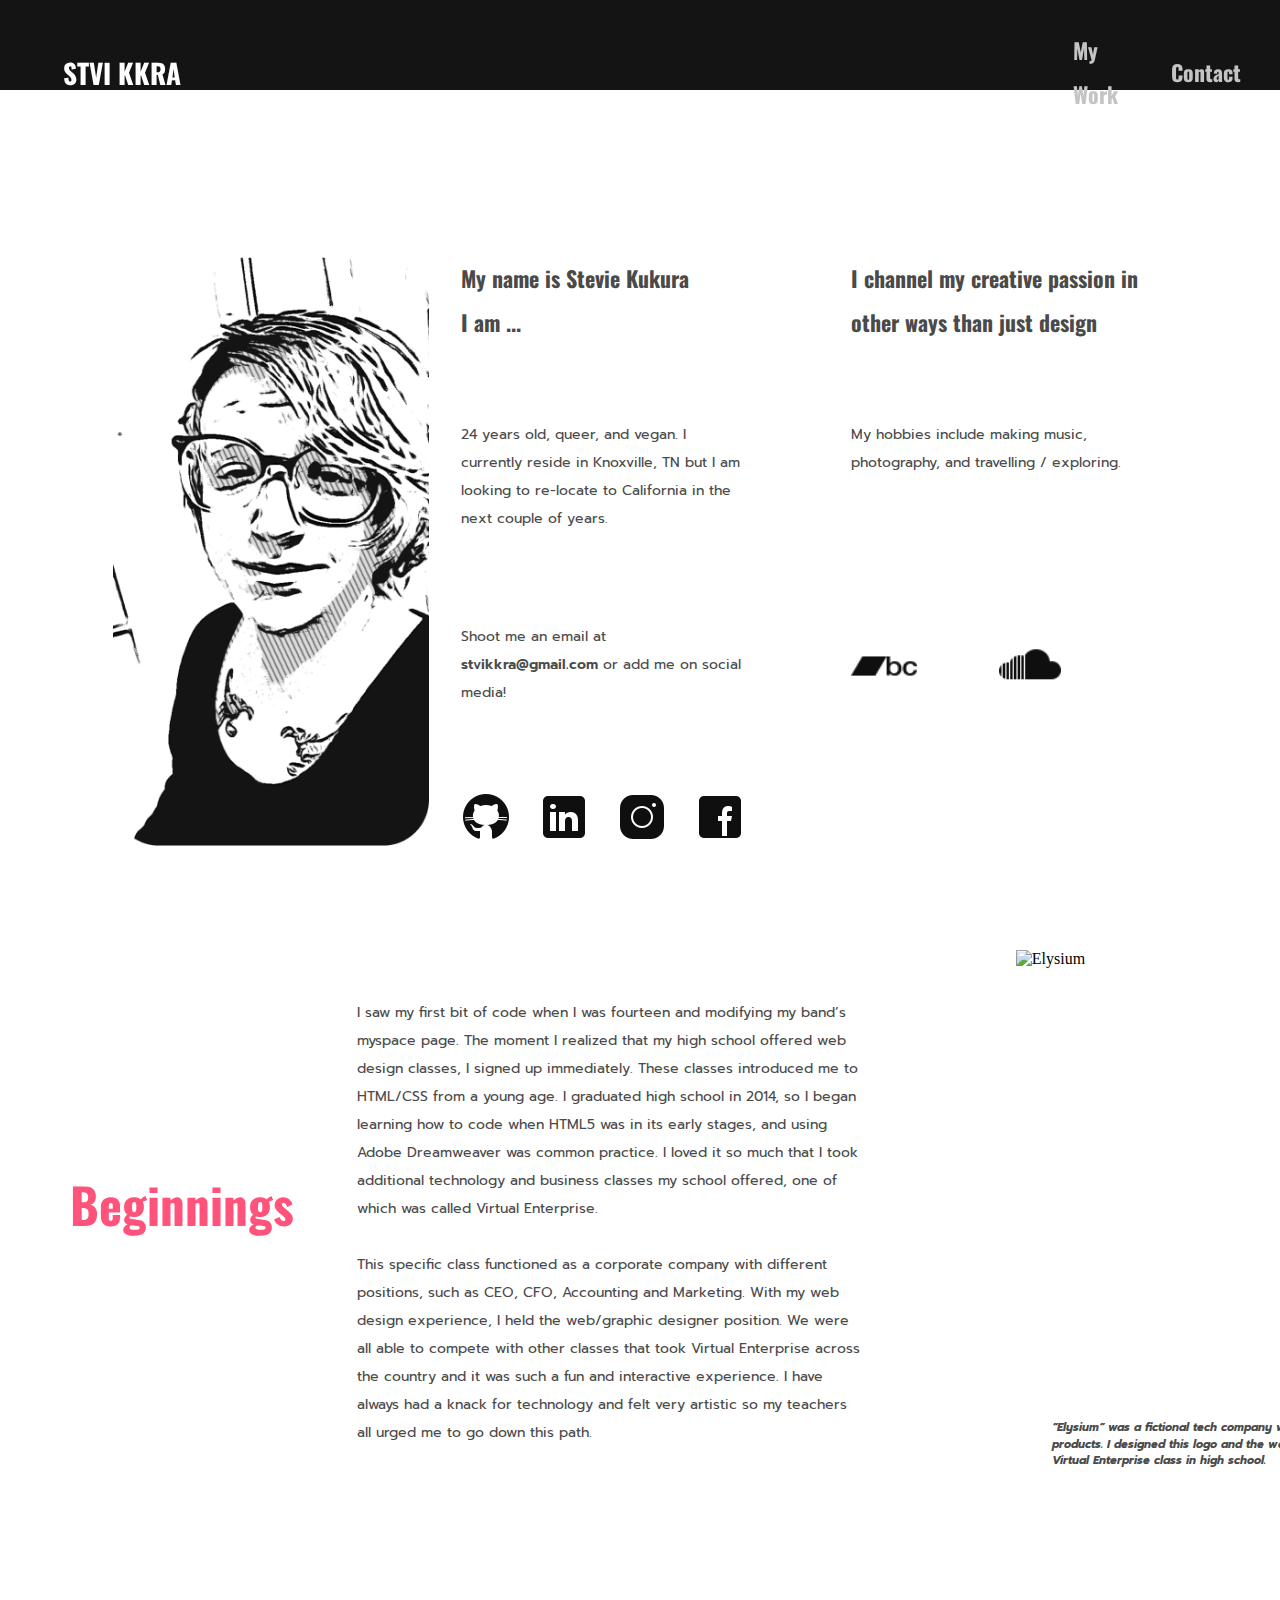
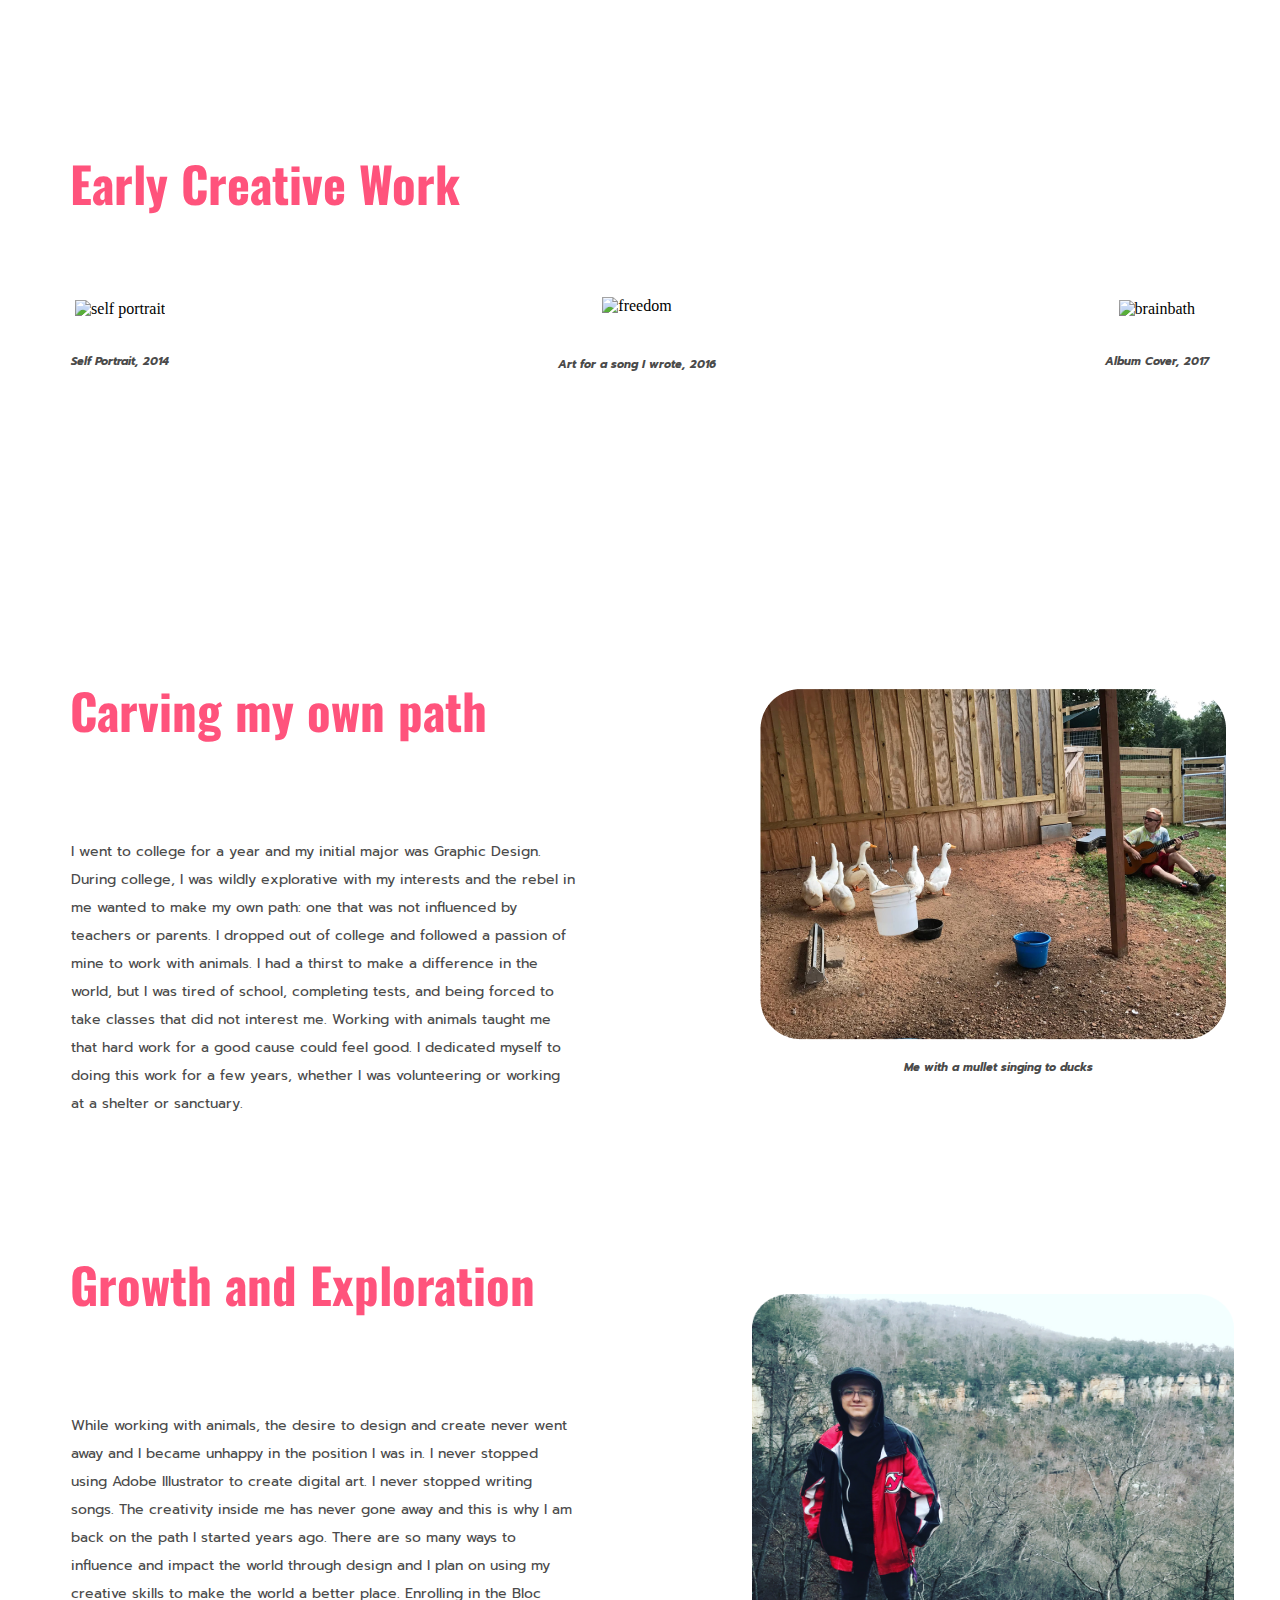
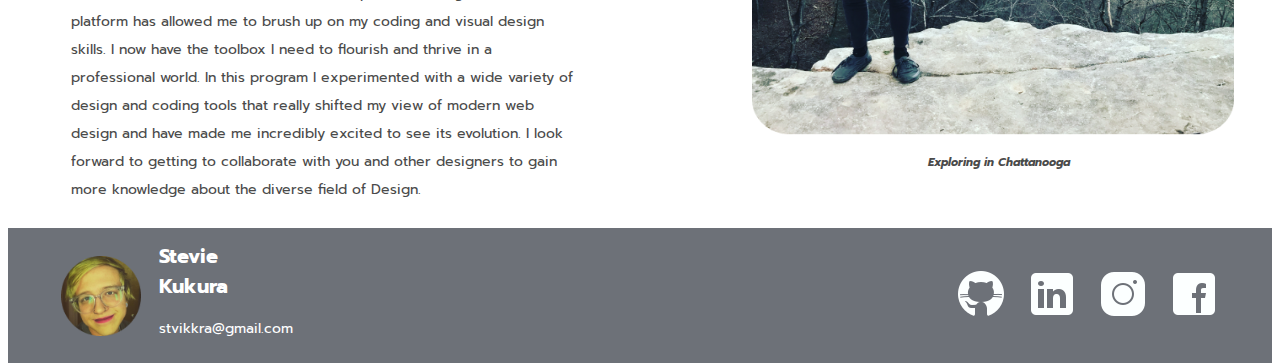
==== commit 419238a6: "workaround view iPad pro complete outside nourish" ====
--- a/about.html
+++ b/about.html
@@ -18,12 +18,12 @@
         <input type="checkbox" class="hamburger_menu" id="toggle">
         <div class="menu" id="mobile_subnav">
             <h4 class="submenu_h4"><a href="casestudies.html">My Work</a></h4>
-            <h4 class="submenu_h4"><a href="index.html" class="subnav_color">Contact</a></h4>
+            <h4 class="submenu_h4"><a href="contact.html" class="subnav_color">Contact</a></h4>
         </div>
-          <h3 id="header_name"><a class="headlink" href="index.html" target="_blank"> STVI KKRA</a> </h3>
-          <h4 class="main_nav" id="mywork_nav_page"><a href="casestudies.html" target="_blank">My Work</a></h4>
+          <h3 id="header_name"><a class="headlink" href="index.html"> STVI KKRA</a> </h3>
+          <h4 class="main_nav" id="mywork_nav_page"><a href="casestudies.html">My Work</a></h4>
 
-          <h4 class="main_nav" id="contact_nav"><a href="contact.html" target="_blank">Contact</a></h4>
+          <h4 class="main_nav" id="contact_nav"><a href="contact.html">Contact</a></h4>
       </nav>
 
       <section id="welcome">
@@ -59,7 +59,7 @@
 
         <div class="img_contain" id="elysium_img_contain">
         <img src="images/elysium.png" alt="Elysium" id="elysium"/>
-        <h6>“Elysium” was a fictional tech company with futuristic products. I designed this logo and the website for my Virtual Enterprise class in high school.</h6>
+        <h6 id="elysium_caption">“Elysium” was a fictional tech company with futuristic products. I designed this logo and the website for my Virtual Enterprise class in high school.</h6>
        </div>
     </section>
 
@@ -85,8 +85,8 @@
     </section>
 
     <section class="viewportcontain" id="carve">
-      <h2 class="h2about">Carving my own path</h2>
-        <p class="about_p">
+      <h2 class="h2about" id="carve_title">Carving my own path</h2>
+        <p class="about_p" id="carve_p">
           I went to college for a year and my initial major was Graphic Design. During college, I was wildly explorative with my interests and the rebel in me wanted to make my own path: one that was not influenced by teachers or parents. I dropped out of college and followed a passion of mine to work with animals. I had a thirst to make a difference in the world, but I was tired of school, completing tests, and being forced to take classes that did not interest me. Working with animals taught me that hard work for a good cause could feel good. I dedicated myself to doing this work for a few years, whether I was volunteering or working at a shelter or sanctuary.
         </p>
         <div class="img_contain">
@@ -96,7 +96,7 @@
      </section>
 
      <section class="viewportcontain" id="growth">
-       <h2 class="h2about">Growth and Exploration</h2>
+       <h2 class="h2about" id="growth_title">Growth and Exploration</h2>
      <p class="about_p" id="jacket_text">
        While working with animals, the desire to design and create never went away and I became unhappy in the position I was in. I never stopped using Adobe Illustrator to create digital art. I never stopped writing songs. The creativity inside me has never gone away and this is why I am back on the path I started years ago. There are so many ways to influence and impact the world through design and I plan on using my creative skills to make the world a better place. Enrolling in the Bloc platform has allowed me to brush up on my coding and visual design skills. I now have the toolbox I need to flourish and thrive in a professional world. In this program I experimented with a wide variety of design and coding tools that really shifted my view of modern web design and have made me incredibly excited to see its evolution. I look forward to getting to collaborate with you and other designers to gain more knowledge about the diverse field of Design.
      </p>
@@ -131,5 +131,15 @@
     </footer>
   </div>
 
+  <!-- Global site tag (gtag.js) - Google Analytics -->
+<script async src="https://www.googletagmanager.com/gtag/js?id=UA-161032482-2"></script>
+<script>
+  window.dataLayer = window.dataLayer || [];
+  function gtag(){dataLayer.push(arguments);}
+  gtag('js', new Date());
+
+  gtag('config', 'UA-161032482-2');
+</script>
+
   </body>
   </html>
--- a/styling/style.css
+++ b/styling/style.css
@@ -400,6 +400,13 @@
   margin: 0 auto;
 }
 
+.h3_span{
+  font-family: 'Oswald', sans-serif;
+  font-size: 27.34px;
+  color: #FF537C;
+}
+
+
 .contact__container {
 		display: block;
     box-shadow: 0 4px 8px 0 rgba(0, 0, 0, 0.2), 0 6px 20px 0 rgba(0, 0, 0, 0.19);
@@ -490,7 +497,7 @@
   background-color: #FF537C;
 }
 
-.form_cta:hover h3{
+.form_cta:hover span{
   color: white;
 }
 
@@ -509,7 +516,7 @@
 }
 
 .index_socialmedialinks{
-  position: fixed;
+  position: absolute;
   bottom: 3%;
   left: 72%;
   width: 27%;
@@ -2258,7 +2265,7 @@
   }
 
   .index_socialmedialinks{
-    position: fixed;
+    position: absolute;
     bottom: 3%;
     left: 5%;
     right: 5%;
@@ -3734,6 +3741,8 @@
 }
 
 /* Specificly targeted queries for height */
+
+
 
 /* long desktop view */
 
@@ -3992,7 +4001,7 @@
     }
 
     #elysium_img_contain{
-      margin-left: 16%;
+      margin-left: 0%;
     }
 
     #jacket{
@@ -4254,6 +4263,7 @@
 
   }
 }
+
 
 /* Laptop with touch */
 
@@ -4418,6 +4428,334 @@
 }
 
 
+
+/* Horizontal iPad / iPad mini*/
+
+@media screen and (min-width: 1024px) and (max-width: 1024px){
+
+  @media screen and (min-height: 768px) and (max-height: 768px) {
+
+      #mywork_nav{
+          grid-column: 18 / 21;
+      }
+
+      #mywork_nav_page{
+          grid-column: 20 / 23;
+      }
+
+      #mynameis{
+        padding-left: 20%;
+      }
+
+      #intro_about{
+        padding-left: 20%;
+      }
+
+      #contact_me{
+        padding-left: 20%;
+      }
+
+      .blackandwhite{
+        grid-column: 1 / 6;
+        padding-left: 15%;
+      }
+
+      .contacticons{
+        padding-left: 10%;
+      }
+
+      .contacticons img{
+        width: 75%;
+      }
+
+      #channel{
+        padding-right: 5%;
+      }
+
+      #elysium_img_contain{
+        display: flex;
+        width: 50%;
+        align-self: flex-end;
+        align-items: center;
+        margin: 0;
+        padding: 0;
+      }
+
+      #elysium_caption{
+        width: 60%;
+      }
+
+      .creativework img{
+        width: 300px;
+      }
+
+      .img_contain{
+        width: 50%;
+      }
+
+      #jacket{
+        width: 75%;
+      }
+
+      #ducks{
+        width: 75%;
+      }
+
+      .nourish_text{
+        grid-column: 2 / 13;
+      }
+
+      .nourish_cta{
+        grid-column: 2 / 9;
+      }
+
+      #pstext{
+        width: 50%;
+        padding-top: 10%;
+      }
+
+      #top_responses{
+        width: 100%;
+        grid-column: 12 / 25;
+        grid-row: 6 / 7;
+      }
+
+      #mobile_responses{
+        height: 85vh;
+      }
+
+      #responses_1{
+        grid-column: 2 / 12;
+      }
+
+      #responses_2{
+        grid-column: 15 / 24;
+      }
+
+      #allgroups{
+        grid-column: 4 / 14;
+        width: 100%;
+      }
+
+      #survey_groups{
+        grid-column: 16 / 23;
+        grid-row: 8 / 10;
+      }
+
+      #affordability{
+        grid-column: 2 / 6;
+      }
+
+      .stat_title{
+        padding-top: 0;
+        padding-left: 10%;
+      }
+      .stat_description{
+        padding-top: 15%;
+        padding-left: 10%;
+        grid-row: 1 / 3;
+      }
+
+      #comp_text{
+        width: 100%;
+        grid-column: 2 / 13;
+      }
+
+      #comp_cta{
+        grid-row: 11 / 13;
+        grid-column: 2 / 9;
+      }
+
+      #mobile_comp{
+        height: 65vh;
+      }
+
+      .comp_img_contain{
+        flex-direction: column;
+      }
+
+      .title{
+        margin: 0;
+        padding-left: 5%;
+        padding-bottom: 2%;
+      }
+
+      .user_subtext{
+        width: 50%;
+        margin: 0;
+        padding-left: 5%;
+      }
+
+      .viewport_title_ext{
+        height: 60vh;
+      }
+
+      #mobile_persona{
+        grid-template-columns: repeat(25, 5fr);
+        height: 103vh;
+      }
+
+      .left_col{
+        grid-column: 2 / 9;
+        grid-row: 2 / 19
+      }
+      .center_col{
+        grid-column: 10 / 17;
+        grid-row: 2 / 19
+      }
+
+      .right_col{
+        grid-column: 18 / 25;
+        grid-row: 2 / 19;
+      }
+
+      .user{
+        width: 100%;
+        height: 60%;
+        padding: 0;
+      }
+
+      .persona_detail{
+        width: 50%;
+        padding: 0;
+        margin: 0;
+      }
+
+      .traits{
+        padding-bottom: 15%;
+      }
+
+      #alx_frustrate{
+        padding-top: 10%;
+      }
+
+      #interviews{
+        grid-template-columns: repeat(25, 5fr);
+        height: 130vh;
+      }
+
+      #interview_col_left{
+        grid-row: 2 / 19;
+      }
+
+      #interview_col_center{
+        grid-row: 2 / 19;
+      }
+
+      #interview_col_right{
+        grid-row: 2 / 19;
+      }
+
+      #flow_desc{
+        padding-top: 5%;
+        margin: 0;
+        grid-row: 3 / 5;
+        grid-column: 2 / 13;
+      }
+
+      #flow_cta{
+        grid-row: 9 / 11;
+        grid-column: 2 / 9;
+      }
+
+      #mobile_flow{
+        height: 55vh;
+      }
+
+      .flow_img{
+        height: 100%;
+      }
+
+      #mobile_flow_img{
+        height: 70vh;
+      }
+
+      #wireframe_cta{
+        grid-column: 2 / 9;
+        grid-row: 7 / 9;
+      }
+
+      #mobile_wireframe_title{
+        height: 45vh;
+      }
+
+      #branding_nav{
+        height: 100vh;
+      }
+
+      .brand_head{
+        height: 100%;
+      }
+
+      #avatar_pref{
+        height: 85%;
+        align-self: flex-end;
+      }
+
+      #lump_reset{
+        padding-left: 0;
+      }
+
+      .avatar_final{
+        width: 100%;
+      }
+
+      .icon_avatar{
+        width: 100%;
+        height: 90%;
+        margin: 0;
+        padding-right: 5%;
+      }
+
+      #icons_sizing{
+        height: 50vh;
+      }
+
+      #lump_reset_text{
+        width: 70%;
+      }
+
+      #test_title{
+        margin: 0;
+        padding-left: 5%;
+        padding-bottom: 5%;
+      }
+
+      .title_feedback{
+        width: 100%;
+        grid-column: 3 / 15;
+      }
+
+      #mobile_refine{
+        overflow-y: scroll;
+      }
+
+      #fourscreens{
+        width: 150vw;
+      }
+
+      .conclusion_text{
+        width: 50%;
+      }
+
+      .top_row{
+        width: 50%;
+        align-self: flex-start;
+        padding-left: 12%;
+      }
+
+      .conclusion_title{
+        padding-right: 50%;
+      }
+
+      #conclusion_nav{
+        height: 75vh;
+      }
+
+
+ }
+}
+
 /* iPad / Ipad Mini / Nexus 9 */
 
 @media screen and (min-height: 1024px) and (min-width: 768px){
@@ -4459,8 +4797,20 @@
     height: 100vh;
   }
 
+  a.ipad_link:active{
+      color: #FF537C;
+  }
+
+  a.ipad_link:visited{
+      color: #FF537C;
+  }
+
+  a.ipad_link:hover{
+    color: #C4C4C4;
+  }
+
   .index_socialmedialinks{
-    position: fixed;
+    position: absolute;
     bottom: 3%;
     left: 20%;
     right: 20%;
@@ -4585,9 +4935,7 @@
   grid-column-end: 13;
   grid-row-start: 4;
   grid-row-end: 5;
-  display: grid;
-  grid-template-columns: 1fr 1fr 1fr;
-  grid-template-rows: 1fr;
+  display: flex;
   align-items: center;
 }
 
@@ -4599,9 +4947,9 @@
 }
 
 #case_study_title {
-  grid-column: 1 / 13;
-  grid-row: 1 / 2;
   color: #4A4A4A;
+  margin: 0;
+  padding: 0;
 }
 
 .description_display {
@@ -6003,6 +6351,7 @@
 }
 
 }
+
 
 /* Ipad Pro */
 @media screen and (min-height: 1366px) and (min-width: 1024px){
@@ -6259,6 +6608,11 @@
    max-width: 35%;
  }
 
+ #case_study_title{
+   margin: 0;
+   padding: 0;
+ }
+
  /* Nourish */
 
  #mywork_nav{
@@ -8410,6 +8764,1790 @@
       }
 }
 
+/* Horizontal iPad Pro */
+
+@media screen and (min-width: 1366px) and (max-width: 1366px){
+
+  @media screen and (min-height: 1024px) and (max-height: 1024px){
+
+    /* Wrap Classes */
+
+    .wrapper_master {
+      background-color: white;
+      width: 100%;
+      height: 100%;
+      display: flex;
+      flex-direction: row;
+      flex-wrap: wrap;
+    }
+
+    .viewportcontain{
+      width: 100vw;
+      height: 100vh;
+      display: flex;
+      flex-direction: row;
+      align-items: center;
+      justify-content: flex-start;
+      flex-wrap: wrap;
+    }
+
+    .viewportcontain_demo{
+      width: 100vw;
+      height: 100vh;
+      display: flex;
+      flex-direction: row;
+      align-items: center;
+      flex-wrap: nowrap;
+    }
+
+    .viewportcontain_grid{
+      width: 100vw;
+      height: 100vh;
+      display: grid;
+      grid-template-columns: repeat(24, 1fr);
+      grid-template-rows: repeat(20, 5vh);
+    }
+
+    .viewportcontain_ext{
+      width: 100vw;
+      height: 135vh;
+      display: grid;
+      grid-template-columns: repeat(24, 1fr);
+      grid-template-rows: repeat(25, 5.4vh);
+    }
+
+    .viewportcontain_min{
+      background-color: #F4F4F4;
+      width: 100vw;
+      height: 75vh;
+      display: grid;
+      grid-template-columns: repeat(24, 1fr);
+      grid-auto-rows: 5vh;
+
+    }
+
+    .viewport_title{
+      display: flex;
+      align-items: flex-start;
+      flex-direction: column;
+      justify-content: center;
+      width: 100vw;
+      height: 30vh;
+      background-color: #F4F4F4;
+    }
+
+    .viewport_title_text{
+      display: flex;
+      align-items: flex-start;
+      flex-direction: column;
+      justify-content: center;
+      width: 100vw;
+      height: 30vh;
+      background-color: #F4F4F4;
+    }
+
+    .viewport_title_ext{
+      display: flex;
+      flex-direction: column;
+      align-items: flex-start;
+      justify-content: center;
+      width: 100vw;
+      height: 70vh;
+      background-color: #F4F4F4;
+    }
+
+    .buffer{
+      width: 100vw;
+      height: 10vh;
+    }
+
+    .buffer_2{
+      width: 100vw;
+      height: 0;
+    }
+
+    /* navigation styles */
+
+    .navigation{
+      position: fixed;
+      z-index: 500;
+      background-color: #141414;
+      line-height: 70px;
+      top: 0;
+      left: 0;
+      right: 0;
+      width: 100vw;
+      height: 10%;
+      display: grid;
+      align-items: center;
+      grid-template-columns: repeat(24, 1fr);
+      grid-template-rows: 1fr;
+    }
+
+    .main_nav{
+      color: #C4C4C4;
+    }
+
+    #mywork_nav{
+      grid-column: 18 / 20;
+    }
+
+    #mywork_nav_page{
+      grid-column: 21 / 23;
+    }
+
+    #index_nav{
+      position: fixed;
+      z-index: 500;
+      background-color: #141414;
+      line-height: 70px;
+      top: 0;
+      left: 0;
+      right: 0;
+      width: 100vw;
+      height: 10%;
+      display: grid;
+      align-items: center;
+      grid-template-columns: repeat(24, 1fr);
+      grid-template-rows: 1fr;
+      background-color: transparent;
+    }
+
+
+    #about_nav{
+        grid-column: 21 / 22;
+    }
+
+    #contact_nav{
+        grid-column: 23 / 24;
+    }
+
+    #header_name{
+      color: white;
+      padding-left: 5%;
+      margin: 0;
+      grid-column-start: 2;
+      grid-column-end: 6;
+    }
+
+    /* sub nav for case studies */
+
+    .mobile_nav{
+      display: none;
+    }
+
+    .menu{
+      position: fixed;
+      background-color: #6D7178;
+      width: 80%;
+      top: 10%;
+      left: 0;
+      right: 0;
+      display: none;
+      box-shadow: 0 4px 8px 0 rgba(0, 0, 0, 0.2), 0 6px 20px 0 rgba(0, 0, 0, 0.19);
+
+    }
+
+    label{
+      font-size: 25px;
+      color: white;
+      display: block;
+      margin-left: 40%;
+    }
+
+    .menu a:link{
+      color: #E5E5E5;
+    }
+
+    .menu a:visited{
+      color: #E5E5E5;
+    }
+
+    .menu a:hover{
+      color: white;
+      font-weight: 400;
+    }
+
+    #toggle{
+      display: none;
+    }
+
+    #toggle:checked + .menu{
+      display: flex;
+      justify-content: space-evenly;
+    }
+
+    .submenu_h4{
+      color: #E5E5E5;
+      font-weight: 300;
+      padding: 0;
+      margin: 0;
+    }
+
+    .divider{
+      font-size: 25px;
+      color: #E5E5E5;
+    }
+
+    /* footer styles */
+
+    .footer_wrap {
+        background-color: #6D7178;
+        width: 100%;
+        height: 15%;
+        display: grid;
+        grid-template-columns: repeat(24, 1fr);
+        grid-template-rows: 5vh 5vh 5vh;
+        align-items: center;
+        justify-content: space-around;
+    }
+
+    .name_avi{
+      grid-row: 1 / 4;
+      grid-column: 2 / 7;
+      width: 35%;
+      display: flex;
+      align-items: center;
+
+    }
+
+    .avi{
+      width: 80px;
+      height: 80px;
+    }
+
+    .name_email{
+      color: white;
+      line-height: 150%;
+      margin-left: 20%;
+    }
+
+    .footer_email{
+      color: white;
+
+    }
+
+    .socialmedialinks{
+      grid-column: 19 / 24;
+      grid-row: 1 / 5;
+      display: flex;
+      justify-content: space-between;
+    }
+
+    #footer_name{
+      color: white;
+      font-family: 'Prompt', sans-serif;
+      width: 100%;
+      font-size: 20px;
+      line-height: 150%;
+      margin: 0;
+      padding-top: 5%;
+      padding-left: 0%;
+      margin-bottom: 5%;
+    }
+
+    /* Contact */
+
+    .nav_buffer{
+      height: 10%;
+      width: 100%;
+    }
+
+    .form_p{
+      color: white;
+    }
+
+    .contact_wrapper{
+      align-self: flex-end;
+      display: flex;
+      align-items: center;
+      height: 75%;
+      margin: 0 auto;
+    }
+
+    .h3_span{
+      font-family: 'Oswald', sans-serif;
+      font-size: 27.34px;
+      color: #FF537C;
+    }
+
+
+    .contact__container {
+    		display: block;
+        box-shadow: 0 4px 8px 0 rgba(0, 0, 0, 0.2), 0 6px 20px 0 rgba(0, 0, 0, 0.19);
+    		border: 10px solid #6D7178;
+    		border-radius: 10px;
+    		margin: 0 auto;
+    		padding: 0 0 10px 10px;
+    		max-width: 330px;
+    		background-color: #6D7178;
+
+    }
+
+    .contact__title {
+    		display: inline-block;
+    }
+
+    .contact__title h2 {
+    		padding: 0 10px 0 0px;
+    		margin: 5px 0;
+    		color: #FBFBFB;
+    }
+
+    .contact__form {
+    		padding: 10px 10px 0 0;
+    }
+
+    hr {
+    		width: 100%;
+    		display: block;
+    		margin: 5px 0;
+    		height: 5px;
+    		border: 0;
+    		background-color: #FBFBFB;
+    }
+
+    input,
+    textarea {
+        box-shadow: 0 4px 8px 0 rgba(0, 0, 0, 0.2), 0 6px 20px 0 rgba(0, 0, 0, 0.19);
+    		width: 100%;
+    		border: 5px solid #FFFFFF;
+    		border-radius: 5px;
+    		resize: none;
+    		padding: 0 5px;
+    		box-sizing: border-box;
+    		font-size: 14px;
+    		color: #141414;
+    }
+
+    textarea{
+      font-family: Prompt;
+    }
+
+    input[type="text"] {
+    		padding: 0;
+    		height: 40px;
+    		width: 100%;
+    }
+
+    input:focus,
+    textarea:focus {
+    		outline: none;
+    }
+
+    .contact__form-input {
+    		margin: 5px 0 10px 0;
+    }
+
+    .contact__form-textarea {
+    		margin: 5px 0;
+    		width: 100%;
+    		height: 100px;
+    }
+
+
+    .form_cta {
+        box-shadow: 0 4px 8px 0 rgba(0, 0, 0, 0.2), 0 6px 20px 0 rgba(0, 0, 0, 0.19);
+    		width: 100%;
+    		height: 50px;
+    		border: 0;
+        color: #FF537C;
+        background-color: #FFDDE5;
+    		border-radius: 10px;
+    		margin: 10px 0 0 0;
+    		font-size: 21.88px;
+    }
+
+    .form_cta:hover{
+      background-color: #FF537C;
+    }
+
+    .form_cta:hover span{
+      color: white;
+    }
+
+
+
+    /* Index */
+
+
+    #index {
+      background-color: #141414;
+      display: grid;
+      grid-template-columns: repeat(12, 1fr);
+      grid-template-rows: repeat(50, 5vh);
+      width: 100vw;
+      height: 100vh;
+      overflow: hidden;
+    }
+
+    .index_socialmedialinks{
+      position: absolute;
+      bottom: 3%;
+      left: 72%;
+      width: 27%;
+      display: flex;
+      justify-content: space-around;
+    }
+
+    #pinkh1 {
+      color: #FF537C;
+      font-family: 'Oswald', sans-serif;
+      font-size: 53.41px;
+      padding-left: 15%;
+      margin: 0;
+      width: 200px;
+    }
+
+    .reset{
+      width: 100%;
+    }
+
+    #introstatement{
+      margin-top: 15%;
+      color: white;
+    }
+
+    #index_nav{
+      background-color: transparent;
+    }
+
+    .hero {
+      grid-column: 1 / 6;
+      grid-row-start: 3;
+      grid-row-end: 19;
+      display: flex;
+      justify-content: flex-start;
+    }
+
+    .link_contain{
+      display: none;
+    }
+
+    .heroimage{
+      width: 80%;
+      max-height: 100%;
+      padding-left: 5%;
+    }
+
+
+    .mywork{
+      grid-column-start: 9;
+      grid-column-end: 14;
+      grid-row-start: 4;
+      grid-row-end: 9;
+      height: 100%;
+      margin-left: 15%;
+      margin-top: 5%;
+      background-color: white;
+      width: 100%;
+      display: grid;
+      grid-template-columns: repeat (5, 1fr);
+      justify-content: flex-start;
+    }
+
+    .mywork:hover{
+        background-color: #FF537C;
+    }
+
+    .mywork:hover #pinkh1{
+      color: white;
+    }
+
+    .aboutdescribe{
+      grid-column-start: 9;
+      grid-column-end: 13;
+      grid-row-start: 13;
+      grid-row-end: 14;
+      padding-top: 6%;
+      margin-left: 10%;
+      display: flex;
+    }
+
+
+    #about_title{
+      padding-left: 20%;
+    }
+
+    /* Case Studies */
+
+    #casestudieswrap {
+      background-color: white;
+      width: 100vw;
+      height: 100%;
+      display: grid;
+      grid-template-columns: repeat(12, 1fr);
+      grid-template-rows: repeat(20, 5vh);
+    }
+
+    .case_study_title_wrap {
+      grid-column-start: 1;
+      grid-column-end: span 13;
+      grid-row-start: 5;
+      grid-row-end: 6;
+      display: flex;
+      justify-content: center;
+    }
+
+    #white_back {
+      grid-column: 1 / 2;
+      grid-row: 1 / 2;
+      margin-left: 10%;
+
+    }
+
+    #case_study_title {
+      grid-column: 2 / 3;
+      grid-row: 1 / 2;
+      color: #4A4A4A;
+    }
+
+    .description_display {
+      font-family: 'Prompt', sans-serif;
+      width: 100%;
+      font-size: 14px;
+      line-height: 150%;
+      margin: 0;
+      padding-top: 5%;
+      padding-left: 2%;
+      margin-bottom: 5%;
+    }
+
+
+
+    .nourishwrap_row {
+      grid-column-start: 3;
+      grid-column-end: 13;
+      margin: 0;
+      padding: 0;
+      grid-row-start: 10;
+      grid-row-end: 17;
+      display: flex;
+      flex-direction: row;
+      justify-content: flex-start;
+      align-items: center;
+    }
+
+    .nourish_wrap{
+      width: 35%;
+      margin: 0;
+      padding: 0;
+      display: flex;
+      flex-direction: column;
+      align-content: center;
+    }
+
+    .findwrap_row{
+      grid-column-start: 1;
+      grid-column-end: 11;
+      margin: 0;
+      padding: 0;
+      grid-row-start: 10;
+      grid-row-end: 17;
+      display: flex;
+      justify-content: flex-end;
+      align-items: center;
+    }
+
+    .find_wrap{
+      width: 35%;
+      margin: 0;
+      padding: 0;
+      display: flex;
+      flex-direction: column;
+      align-content: center;
+    }
+
+
+    .nourish_display{
+      box-shadow: 0 4px 8px 0 rgba(0, 0, 0, 0.2), 0 6px 20px 0 rgba(0, 0, 0, 0.19);
+      border-radius: 25px;
+      max-width: 100%;
+      max-height: 100%;
+
+    }
+
+    .find_display{
+      box-shadow: 0 4px 8px 0 rgba(0, 0, 0, 0.2), 0 6px 20px 0 rgba(0, 0, 0, 0.19);
+      border-radius: 25px;
+      max-width: 100%;
+      max-height: 100%;
+    }
+
+
+    .view_whitepink{
+      box-shadow: 0 4px 8px 0 rgba(0, 0, 0, 0.2), 0 6px 20px 0 rgba(0, 0, 0, 0.19);
+      width: 30%;
+      height: 50px;
+      color: #FF537C;
+      background-color: #FFDDE5;
+      display: flex;
+      overflow: hidden;
+      justify-content: center;
+      align-content: center;
+      align-items: center;
+      border-radius: 10px;
+    }
+
+    .view_whitepink:hover{
+        background-color: #FF537C;
+    }
+
+    .view_whitepink:hover h3{
+      color: white;
+    }
+
+
+
+    /* About */
+
+    #welcome {
+      width: 100vw;
+      height: 100vh;
+      display: grid;
+      grid-template-columns: repeat(12, 1fr);
+      grid-template-rows: repeat(12, 1fr);
+    }
+
+    .blackandwhite {
+      max-width: 100%;
+      height: 100%;
+      grid-column-start: 2;
+      grid-column-end: 6;
+      grid-row-start: 5;
+      grid-row-end: 12;
+      align-self: flex-end;
+    }
+
+    #mynameis{
+      color: #4A4A4A;
+      line-height: 200%;
+      grid-column-start: 6;
+      grid-column-end: 9;
+      grid-row-start: 5;
+      padding-left: 0;
+      margin: 0;
+    }
+
+    #channel{
+      color: #4A4A4A;
+      line-height: 200%;
+      grid-column-start: 9;
+      grid-column-end: 12;
+      grid-row-start: 5;
+      margin: 0;
+      padding: 0;
+
+    }
+
+    #intro_about{
+      color: #4A4A4A;
+      grid-column-start: 6;
+      grid-column-end: 9;
+      grid-row-start: 7;
+      padding-left: 0;
+      line-height: 200%;
+    }
+
+    #contact_me{
+      color: #4A4A4A;
+      grid-column-start: 6;
+      grid-column-end: 9;
+      grid-row-start: 9;
+      padding-left: 0;
+      line-height: 200%;
+    }
+
+
+    #hobbies{
+      color: #4A4A4A;
+      grid-column-start: 9;
+      grid-column-end: 12;
+      grid-row-start: 7;
+      line-height: 200%;
+    }
+
+    .contacticons{
+      grid-column-start: 6;
+      grid-column-end: 9;
+      grid-row-start: 10;
+      grid-row-end: 12;
+      margin-left: 0;
+      align-self: flex-end;
+      display: flex;
+      justify-content: space-between;
+    }
+
+    .musicicons{
+      grid-column-start: 9;
+      grid-column-end: 11;
+      grid-row-start: 8;
+      grid-row-end: 10;
+      margin-bottom: 10%;
+      display: flex;
+      justify-content: space-between;
+      align-items: flex-end;
+    }
+
+    #soundcloud{
+      width: 62.33px;
+      height: 60.18px;
+    }
+
+    #bandcamp{
+      width: 66px;
+      height: 60.18px;
+    }
+
+    #more{
+      grid-column-start: 9;
+      grid-column-end: 11;
+      grid-row-start: 11;
+      grid-row-end: 12;
+      align-self: center;
+      padding: 0;
+      width: 35px;
+      height: 35px;
+    }
+
+    .about_p{
+      width: 50%;
+      margin-left: 5%;
+      margin-top: 0;
+      padding-bottom: 10%;
+      grid-column: 2 / 24;
+      grid-row: 9 / 14;
+    }
+
+    #carve_p{
+      margin-left: 1%;
+    }
+
+    .h2about{
+      color: #FF537C;
+      align-self: flex-start;
+      margin-left: 4.9%;
+      padding-top: 10%;
+      grid-column: 2 / 12;
+      grid-row: 5 / 8;
+    }
+
+    #carve_title{
+      margin: 0;
+      padding: 2%;
+    }
+
+    #growth_title{
+      margin: 0;
+      padding: 2%;
+      grid-row: 3 / 6;
+      grid-column: 2 / 13;
+    }
+
+    .img_contain{
+      width: 100%;
+      height: 50%;
+      padding-left: 0;
+      margin: 0;
+      display: flex;
+      flex-direction: column;
+      justify-content: center;
+      grid-column: 15 / 24 ;
+      grid-row: 1 / 17;
+    }
+
+    .img_caption{
+      padding: 0;
+      margin: 0;
+    }
+
+    #elysium_img_contain{
+      width: 40%;
+      margin: 0;
+      padding-bottom: 20%;
+      padding-left: 15%;
+      height: 50vh;
+
+    }
+
+    #begin{
+      width: 100%;
+      height: 80vh;
+    }
+
+    #elysium{
+      align-self: center;
+      width: 389.14px;
+      height: 443.84px;
+      margin: 0;
+
+    }
+
+    #earlycreative{
+      margin: 0;
+    }
+
+    #jacket{
+        padding: 0;
+        padding-right: 3%;
+        margin: 0;
+        width: 100%;
+      }
+
+    #jacket_text{
+      margin: 0;
+      padding: 1%;
+      grid-row: 9 / 10;
+    }
+
+    #carve{
+      display: grid;
+      grid-template-columns: repeat(24, 1fr);
+      grid-template-rows: repeat(50, 50px);
+      height: 80vh;
+    }
+
+    #growth{
+      display: grid;
+      grid-template-columns: repeat(24, 1fr);
+      grid-template-rows: repeat(50, 50px);
+      height: 80vh;
+    }
+
+    #ducks{
+      padding: 0;
+      padding-right: 3%;
+      margin: 0;
+      width: 100%;
+    }
+
+    .creativework{
+      align-self: center;
+      width: 100%;
+      padding: 0;
+      margin: 0;
+      height: 50vh;
+      display: flex;
+      flex-direction: row;
+      align-items: center;
+      justify-content: space-between;
+    }
+
+    .creativework img{
+      width: 90%;
+    }
+
+
+    /* Nourish */
+
+    a.nourish_link:link{
+      color: white;
+    }
+
+    a.nourish_link:visited{
+      color: white;
+    }
+
+    a.nourish_link:hover{
+      color: #7CFFAE;
+    }
+
+    a.nourish_link_grey:link{
+      color: #C4C4C4;
+    }
+
+    a.nourish_link_grey:visited{
+      color: #C4C4C4;
+    }
+
+    a.nourish_link_grey:hover{
+      color: #7CFFAE;
+    }
+
+
+
+    #nourish_front_title{
+      grid-column: 2 / 6;
+      grid-row: 5 / 6;
+    }
+
+    #nourish_front_mobile{
+      grid-column: 17 / 23;
+      grid-row: 4 / 6;
+    }
+
+    .nourish_text{
+      grid-column: 2 / 10;
+      grid-row: 9 / 15;
+    }
+
+    .nourish_cta{
+      overflow: hidden;
+      box-shadow: 0 4px 8px 0 rgba(0, 0, 0, 0.2), 0 6px 20px 0 rgba(0, 0, 0, 0.19);
+      display: flex;
+      align-items: center;
+      justify-content: center;
+      border-radius: 10px;
+      background-color: #C9FFDD;
+      grid-column: 2 / 6;
+      grid-row: 17 / 19;
+    }
+
+    .sizer {
+      width: 100%;
+      height: 100%;
+      z-index: -1
+    }
+
+    .nourish_cta_text{
+      color: #398A6A;
+      margin: 0;
+      padding: 0;
+    }
+
+    .nourish_cta:hover{
+        background-color: #398A6A;
+        color: white;
+    }
+
+    .nourish_cta:hover .sizer h4{
+      color: white;
+    }
+
+
+
+    /* Problem and Solution */
+
+    .psheader{
+      justify-self: center;
+      width: 100%;
+      display: flex;
+      justify-content: space-around;
+    }
+
+    #pstitle{
+      color: #4A4A4A;
+      align-self: center;
+    }
+
+    #pstext{
+      width: 37%;
+      align-self: center;
+      padding-top: 5%;
+    }
+
+    /* Survey Responses */
+
+    #allgroups{
+      width: 500px;
+      grid-column: 3 / 8;
+      grid-row: 9 / 19;
+      margin-left: -15%;
+    }
+
+    #survey_groups{
+      width: 400px;
+      grid-column: 16 / 20;
+      grid-row: 9 / 19;
+      margin-left: -15%;
+    }
+
+    #responses_1{
+      margin-left: 5%;
+      grid-column: 2 / 11;
+      grid-row: 3 / 8;
+    }
+
+    #responses_2{
+      margin-left: 5%;
+      grid-column: 15 / 23;
+      grid-row: 3 / 8;
+    }
+
+    /* Key Takeaways */
+
+    #keytakeaway_master{
+      width: 100vw;
+      height: 110vh;
+      display: grid;
+      grid-template-columns: repeat(24, 1fr);
+      grid-template-rows: repeat(22, 5vh);
+    }
+
+    #top_responses{
+      width: 700px;
+      grid-column: 12 / 20;
+      grid-row: 3 / 5;
+    }
+
+    #features{
+      padding: 0;
+      margin: 0;
+      grid-column: 2 / 5;
+      grid-row: 2 / 4;
+    }
+
+    #affordability{
+      padding: 0;
+      margin: 0;
+      grid-column: 2 / 5;
+      grid-row: 16 / 18;
+    }
+
+    #features_title{
+      margin: 0;
+      color: white;
+      padding-left: 5%;
+      font-size: 31.25px;
+    }
+
+    #affordability_title{
+      margin: 0;
+      padding-left: 5%;
+      font-size: 31.25px;
+      color: white;
+    }
+
+    #features_text{
+      grid-column: 2 / 9;
+      grid-row: 8 / 10;
+      font-size: 14px;
+      padding-left: 5%;
+    }
+
+    .side_title{
+      background-color: #398A6A;
+      box-shadow: 0 4px 8px 0 rgba(0, 0, 0, 0.2), 0 6px 20px 0 rgba(0, 0, 0, 0.19);
+      display: flex;
+      align-items: center;
+    }
+
+    .iasked{
+      font-weight: 600;
+      padding-left: 2.5%;
+      grid-column: 2 / 9;
+      grid-row: 6 / 7;
+    }
+
+    .brown_description{
+      background-color: #432C30;
+      box-shadow: 0 4px 8px 0 rgba(0, 0, 0, 0.2), 0 6px 20px 0 rgba(0, 0, 0, 0.19);
+      width: 100%;
+      height: 100%;
+      display: grid;
+      grid-template-columns: repeat(10, 10%);
+      grid-template-rows: repeat(2, 50%);
+      border-radius: 15px;
+    }
+
+    #meat{
+      grid-column: 2 / 12;
+      grid-row: 19 / 22;
+    }
+
+    #meat_img{
+      grid-column: 1 / 2;
+      grid-row: 1 / 3;
+      align-self: center;
+      padding-left: 20%;
+    }
+
+    .stat_title{
+      font-family: Prompt, sans-serif;
+      color: white;
+      font-weight: 600;
+      padding: 0;
+      padding-top: 5%;
+      margin: 0;
+      grid-column: 3 / 9;
+      grid-row: 1 / 2;
+    }
+
+    .stat_description{
+      color: white;
+      font-size: 14px;
+      line-height: 150%;
+      grid-column: 3 / 10;
+      grid-row: 2 / 3;
+    }
+
+    #veg{
+      grid-column: 14 / 24;
+      grid-row: 19 / 22;
+    }
+
+    #veg_img{
+      grid-column: 1 / 2;
+      grid-row: 1 / 3;
+      padding-left: 20%;
+      align-self: center;
+    }
+
+    /* Demographics */
+
+    .income_contain{
+      box-shadow: 0 4px 8px 0 rgba(0, 0, 0, 0.2), 0 6px 20px 0 rgba(0, 0, 0, 0.19);
+      border-radius: 10px;
+      margin-left: 4%;
+      width: 80%;
+      height: 20%;
+      display: grid;
+      grid-template-columns: repeat(12, 1fr);
+      grid-template-rows: 50% 50%;
+    }
+
+    .high_bar{
+      background-color: #398A6A;
+      grid-column: 1 / 5;
+      grid-row: 2 / 3;
+      border-radius: 0 0 0 10px;
+    }
+
+    .medium_bar{
+      background-color: #603F45;
+      grid-column: 5 / 9;
+      grid-row: 2 / 3;
+    }
+
+    .low_bar{
+      background-color: #6D7178;
+      grid-column: 9 / 13;
+      grid-row: 2 / 3;
+      border-radius: 0 0 10px 0;
+    }
+
+
+    .income_title{
+      background-color: #FDF0D5;
+      display: flex;
+      align-items: center;
+      padding-left: 3%;
+      grid-column: 1 / 13;
+      grid-row: 1 / 1;
+      border-radius: 10px 10px 0 0;
+    }
+
+    .demo_priority{
+      display: flex;
+      align-items: center;
+      padding-left: 10%;
+    }
+
+    .label_lifestyle{
+      color: white;
+    }
+
+    .left_col_demo{
+      width: 50%;
+      height: 100vh;
+      display: flex;
+      flex-direction: column;
+      align-items: center;
+      justify-content: space-around;
+    }
+
+    .right_col_demo{
+      width: 50%;
+      height: 100vh;
+      display: flex;
+      flex-direction: column;
+      align-items: center;
+      justify-content: center;
+    }
+
+    #class_demo{
+      color: #4A4A4A;
+      font-weight: 400;
+    }
+
+    .bold{
+      font-weight: 600;
+    }
+
+    /* img slider */
+    #i1, #i2, #i3, #i4, #i5{ display: none;}
+
+    .slide_container{
+        width: 90%;
+        height: 50%;
+        position: relative;
+    	  user-select: none;
+    	}
+
+    	.slide_container .slide_img{
+    		position: absolute;
+    		width: 100%;
+    		height: 100%;
+    	}
+    	.slide_container .slide_img img{
+    		width: inherit;
+    		height: inherit;
+    	}
+
+    .slide_container #nav_slide{
+    	width: 85%;
+      left: 5%;
+      bottom: 5%;
+    	height: 11px;
+    	position: absolute;
+    	text-align: center;
+    	z-index: 60;
+    	cursor: default;
+    }
+
+    #nav_slide .dots{
+    	width: 18px;
+    	height: 18px;
+      margin-top: 4%;
+      margin-left: 5%;
+    	position: relative;
+    	border-radius: 100%;
+    	display: inline-block;
+    	background-color: #6D7178;
+    	transition: .4s;
+    }
+
+    #nav_slide .dots:hover {
+    	cursor: pointer;
+    	background-color: #C4C4C4;
+    	transition: .25s
+    }
+
+    .slide_img{z-index: -1;}
+
+    	#i1:checked ~ #one  ,
+    	#i2:checked ~ #two  ,
+    	#i3:checked ~ #three
+
+    	{z-index: 9; animation: scroll 1s ease-in-out;}
+
+    	#i1:checked  ~  #nav_slide #dot1,
+    	#i2:checked  ~  #nav_slide #dot2,
+    	#i3:checked  ~  #nav_slide #dot3
+    	{ background-color: #C4C4C4;}
+
+    @keyframes scroll{
+    	0%{	opacity:.4;}
+    	100%{opacity:1}
+    }
+
+    /* Competitive Analysis */
+
+    .comp_img_contain{
+      width: 100%;
+      height: 100%;
+      display: flex;
+      flex-direction: row;
+      justify-content: space-around;
+      align-items: center;
+      align-content: center;
+    }
+
+    #img_comp_viewport{
+      height: 80vh;
+    }
+
+    .analysis_text{
+      grid-column: 2 / 11;
+      grid-row: 5 / 15;
+    }
+
+    #analysis_cta{
+      grid-column: 2 / 6;
+      grid-row: 15 / 17;
+    }
+
+    /* Personas and Potential Users */
+
+    .user_subtext{
+      width: 35%;
+      margin-left: 4%;
+      margin-top: 2%;
+    }
+
+    #mobile_persona{
+      height: 108vh;
+    }
+
+    #mobile_users{
+      height: 30vh;
+    }
+
+
+    .left_col{
+      box-shadow: 0 4px 8px 0 rgba(0, 0, 0, 0.2), 0 6px 20px 0 rgba(0, 0, 0, 0.19);
+      grid-column: 2 / 8;
+      grid-row: 3 / 19;
+      display: flex;
+      flex-direction: column;
+      background-color: #F4F4F4;
+      border-radius: 10px;
+    }
+
+    .center_col{
+      box-shadow: 0 4px 8px 0 rgba(0, 0, 0, 0.2), 0 6px 20px 0 rgba(0, 0, 0, 0.19);
+      grid-column: 10 / 16;
+      grid-row: 3 / 19;
+      flex-direction: column;
+      display: flex;
+      background-color: #F4F4F4;
+      border-radius: 10px;
+    }
+
+    .right_col{
+      box-shadow: 0 4px 8px 0 rgba(0, 0, 0, 0.2), 0 6px 20px 0 rgba(0, 0, 0, 0.19);
+      grid-column: 18 / 24;
+      grid-row: 3 / 19;
+      display: flex;
+      flex-direction: column;
+      background-color: #F4F4F4;
+      border-radius: 10px;
+    }
+
+    .persona_detail{
+      align-self: flex-start;
+      display: flex;
+      align-items: center;
+      width: 180px;
+      height: 250px;
+      flex-direction: column;
+      flex-wrap: wrap;
+    }
+
+    .traits{
+      align-self: flex-end;
+      margin-left: 15%;
+      padding-bottom: 7%;
+      font-family: 'Oswald', sans-serif;
+      font-size: 12.8px;
+      font-weight: 300;
+      color: #4A4A4A;
+      line-height: 400%;
+      text-align: right;
+    }
+
+    .user{
+      width: 180px;
+      height: 180px;
+    }
+
+    .persona_name{
+      color: #4A4A4A;
+      padding: 0;
+      margin: 0;
+    }
+
+    .traits_contain{
+      display: flex;
+      flex-direction: row;
+      margin-top: 5%;
+      margin-left: 5%;
+      width: 100%;
+      height: 200px;
+      align-items: center;
+    }
+
+    .col_text{
+      color: #4A4A4A;
+      font-size: 12.8px;
+      line-height: 200%
+    }
+
+    .col_text_head{
+      color: #4A4A4A;
+      font-size: 16px;
+      line-height: 200%;
+      font-weight: 400;
+    }
+
+    .goals{
+      margin-top: 25%;
+      align-self: center;
+      width: 90%;
+    }
+
+    .frustrations{
+      margin-top: 15%;
+      align-self: center;
+      width: 90%;
+    }
+
+    /* Potential Users > Interviews */
+
+    #interviews{
+      height: 135vh;
+      grid-template-rows: repeat(25, 6.8vh);
+    }
+
+    #interview_col_left{
+      grid-row: 3 / 19;
+    }
+
+    #interview_col_center{
+      grid-row: 3 / 19;
+    }
+
+    #interview_col_right{
+      grid-row: 3 / 19;
+    }
+
+    /* User Stories */
+
+    #user_stories{
+      width: 100vw;
+      height: 120vh;
+      display: grid;
+      grid-template-columns: repeat(24, 1fr);
+      grid-template-rows: repeat(24, 5vh);
+    }
+
+    .asauser{
+      box-shadow: 0 4px 8px 0 rgba(0, 0, 0, 0.2), 0 6px 20px 0 rgba(0, 0, 0, 0.19);
+      grid-column: 3 / 7;
+      grid-row: 3 / 5;
+      background-color: #432C30;
+      display: flex;
+      align-items: center;
+    }
+
+    .iwantto{
+      box-shadow: 0 4px 8px 0 rgba(0, 0, 0, 0.2), 0 6px 20px 0 rgba(0, 0, 0, 0.19);
+      grid-column: 8 / 12;
+      grid-row: 3 / 5;
+      background-color: #432C30;
+      display: flex;
+      align-items: center;
+    }
+
+    .display_text{
+      padding-left: 5%;
+      margin: 0;
+      width: 100%;
+      font-family: 'Prompt', sans-serif;
+      font-style: italic;
+      color: white;
+    }
+
+    .story{
+      display: flex;
+      align-items: center;
+      box-shadow: 0 4px 8px 0 rgba(0, 0, 0, 0.2), 0 6px 20px 0 rgba(0, 0, 0, 0.19);
+      width: 100%;
+      justify-content: space-between;
+      background-color: #FDF0D5;
+      border-radius: 10px;
+    }
+
+    .priority{
+      flex: 0 0 100%;
+      display: flex;
+      flex-basis: 20%;
+      align-items: center;
+      justify-content: center;
+      height: 100%;
+      border-radius: 0 10px 10px 0;
+    }
+
+
+    .priority_text{
+      font-size: 16px;
+      font-weight: 600;
+      color: white;
+    }
+
+    .story_text{
+      font-size: 12.8px;
+      padding-left: 3%;
+      margin-right: 3%;
+      width: 100%;
+    }
+
+    #story1{
+      grid-column: 3 / 12;
+      grid-row: 7 / 9;
+    }
+
+    #story2{
+      grid-column: 3 / 12;
+      grid-row: 10 / 12;
+    }
+
+    #story3{
+      grid-column: 3 / 12;
+      grid-row: 13 / 15;
+    }
+
+    #story4{
+      grid-column: 3 / 12;
+      grid-row: 16 / 18;
+    }
+
+    #story5{
+      grid-column: 3 / 12;
+      grid-row: 19 / 21;
+    }
+
+    #story6{
+      grid-column: 14 / 23;
+      grid-row: 7 / 9;
+    }
+
+    #story7{
+      grid-column: 14 / 23;
+      grid-row: 10 / 12;
+    }
+
+    #story8{
+      grid-column: 14 / 23;
+      grid-row: 13 / 15;
+    }
+
+    #story9{
+      grid-column: 14 / 23;
+      grid-row: 16 / 18;
+    }
+
+    #story10{
+      grid-column: 14 / 23;
+      grid-row: 19 / 21;
+    }
+
+    .strikethrough{
+      position: absolute;
+      height: 2px;
+      width: 37.5%;
+      background-color: #D67D7D;
+    }
+
+    #strikethrough_text{
+      text-decoration: line-through;
+      text-decoration-color: #D67D7D;
+    }
+
+    .story_caption{
+      grid-column: 14 / 23;
+      grid-row: 22 / 23;
+    }
+
+    .high{
+      background-color: #398A6A;
+    }
+
+    .medium{
+      background-color: #603F45;
+    }
+
+    .low{
+      background-color: #6D7178;
+    }
+
+
+    /* Flows / Sitemap */
+
+    .flow_title{
+      grid-column: 2 / 12;
+      grid-row: 2 / 5;
+    }
+
+    #flow_cta{
+      grid-column: 2 / 6;
+      grid-row: 10 / 12;
+    }
+
+    #comp_cta{
+      grid-column: 2 / 6;
+      grid-row: 12 / 14;
+    }
+
+    #mobile_comp{
+      height: 70vh;
+    }
+
+    #info_nav{
+      height: 35vh;
+    }
+
+    #mobile_flow{
+      height: 60vh;
+    }
+
+    .flowtext{
+      grid-column: 2 / 10;
+      grid-row: 4 / 9;
+      margin-top: 2%;
+    }
+
+    .flow_img{
+      align-self: center;
+      justify-self: center;
+      width: 85%;
+      height: 85vh;
+    }
+
+    /* Wireframes */
+
+    #mobile_wireframe_title{
+      height: 50vh;
+    }
+
+    .wireframe_contain{
+      display: flex;
+      width: 100%;
+      flex-direction: row;
+      justify-content: space-around;
+    }
+
+    #wiretext{
+      grid-row: 2 / 5;
+      padding-top: 15%;
+    }
+
+    #wireframe_cta{
+      grid-row: 8/ 10;
+      grid-column: 2 / 7;
+    }
+
+    /* Branding */
+
+    #branding_nav{
+        height: 120vh;
+    }
+
+    .brand_head{
+      width: 100vw;
+      height: 120vh;
+    }
+
+    /* Preference Test */
+
+    .pref_contain{
+      align-self: center;
+      width: 100vw;
+      height: 80%;
+      display: flex;
+      flex-direction: row;
+      flex-wrap: nowrap;
+      justify-content: space-around;
+    }
+
+
+    /* Icons and Sizing */
+
+    .icon_avatar{
+      display: flex;
+      flex-direction: row;
+      align-items: center;
+      margin-right: 10%;
+      height: 100%;
+      width: 60%;
+    }
+
+    .text_lump{
+      padding-left: 5%;
+      display: flex;
+      flex-direction: column;
+      justify-content: center;
+      height: 100%;
+    }
+
+    #lump_reset{
+      margin: 0;
+      padding-bottom: 3%;
+    }
+
+    #lump_reset_text{
+      width: 45%;
+      margin: 0;
+      padding: 0;
+    }
+
+    .avatar_final{
+      width: 100%;
+      height: 80%;
+    }
+
+    .example{
+      align-self: center;
+    }
+
+    #icons_sizing{
+      height: 45vh;
+      flex-direction: row;
+      align-items: center;
+    }
+
+    /* User Testing */
+
+    #test_title{
+      padding: 0;
+    }
+
+    .title_feedback{
+      grid-column: 2 / 10;
+      grid-row: 9 / 13;
+    }
+
+    .first_attempt{
+      grid-column: 17 / 23;
+      grid-row: 1 / 10;
+    }
+
+    .title_feedback{
+      grid-column: 3 / 10;
+      grid-row: 7 / 13;
+      line-height: 300%;
+      font-family: 'Prompt', sans-serif;
+      font-weight: 600;
+      font-size: 20px;
+      color: #4A4A4A;
+    }
+
+    /* Home Page Attempts / Refining the Home Page */
+
+    .display_contain{
+      display: flex;
+      width: 100%;
+      flex-direction: row;
+      justify-content: space-around;
+    }
+
+
+    /* Conclusion */
+
+    #conclusion_nav{
+      background-color: #F4F4F4;
+    }
+
+    .top_row{
+      width: 70%;
+      align-self: center;
+      display: flex;
+      justify-content: flex-start;
+      align-items: flex-end;
+      align-content: center;
+    }
+
+    .conclusion_body{
+      width: 100%;
+      display: flex;
+      justify-content: space-around;
+    }
+
+    .conclusion_title{
+      margin-left: 15%;
+
+    }
+
+    .conclusion_text{
+      width: 38%;
+      align-self: center;
+      padding-top: 5%;
+    }
+
+  }
+
+}
+
 /* (iphone 5, SE) */
 
 @media screen and (max-height: 568px) and (max-width: 320px){
@@ -8667,7 +10805,7 @@
     .traits{
       align-self: flex-end;
       margin: 0;
-      padding-left: 20%;
+      padding-left: 15%;
       padding-bottom: 16%;
       font-family: 'Oswald', sans-serif;
       font-size: 12.8px;
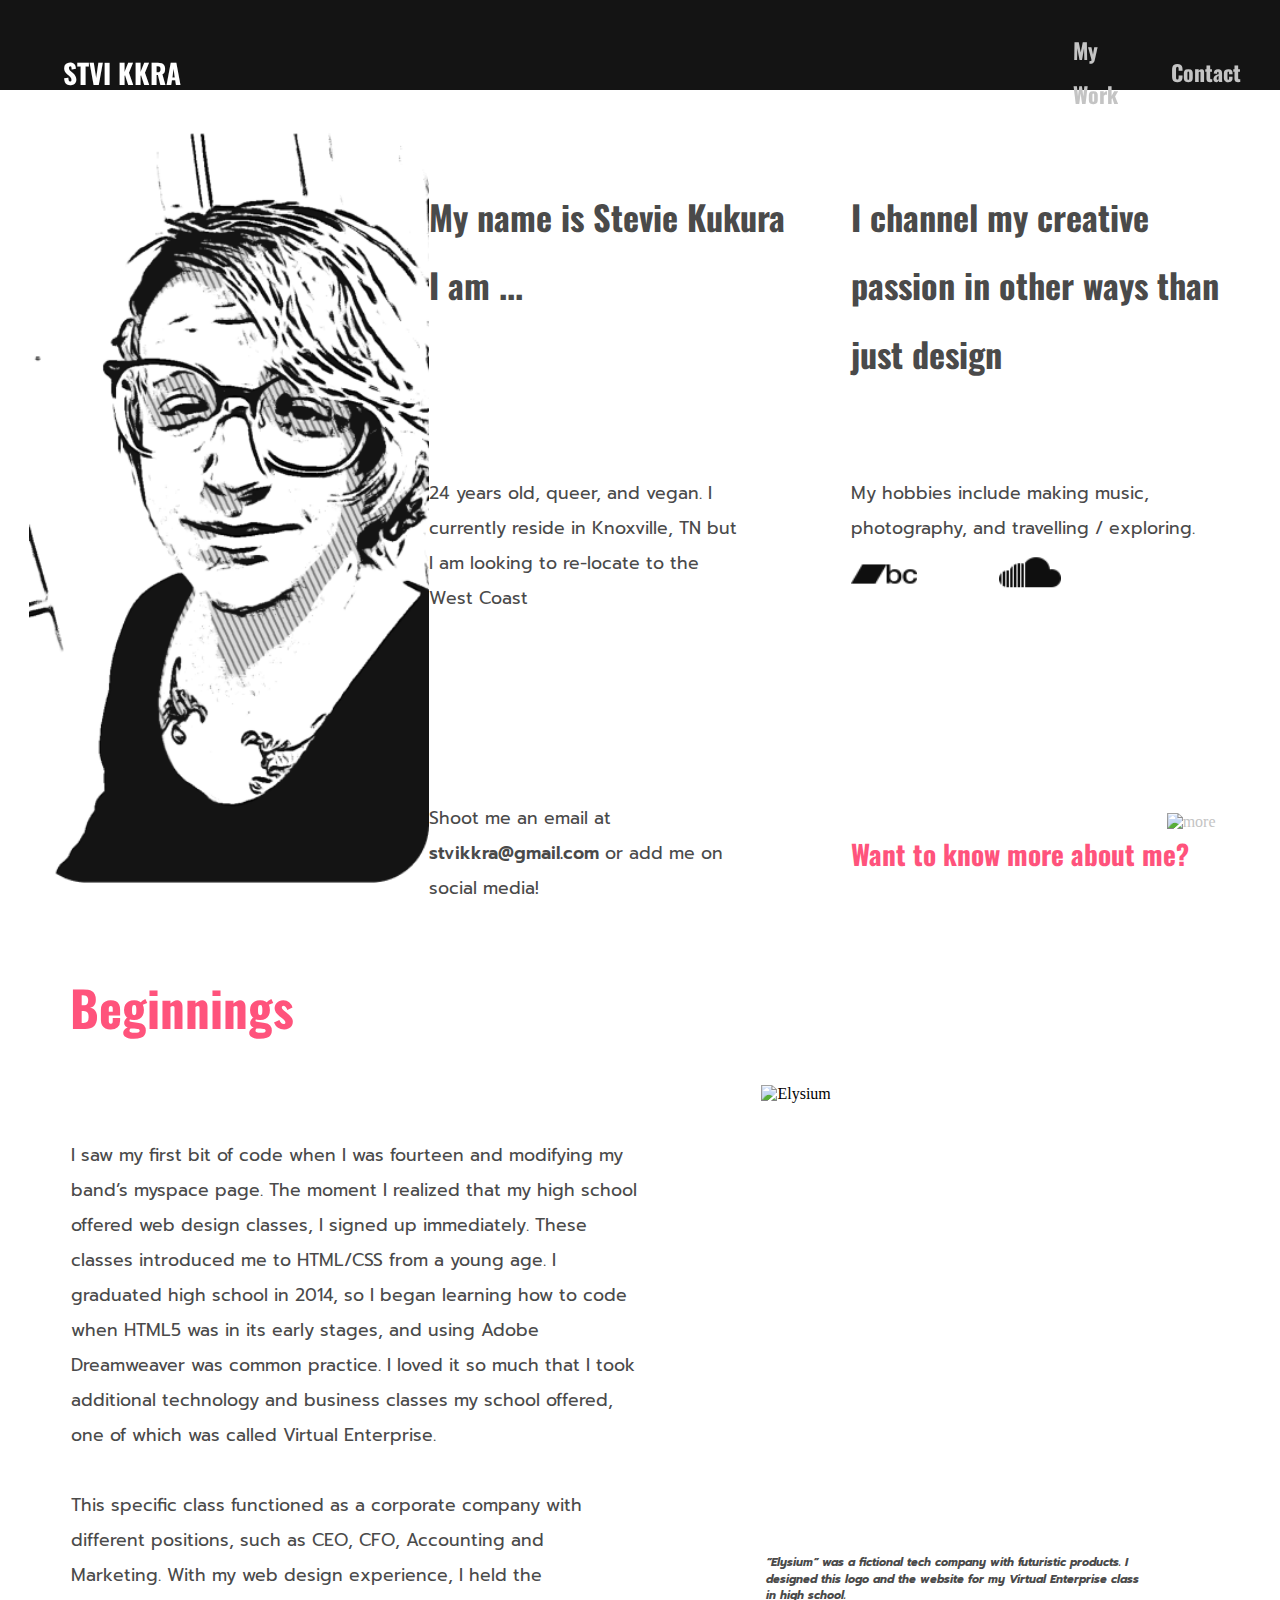
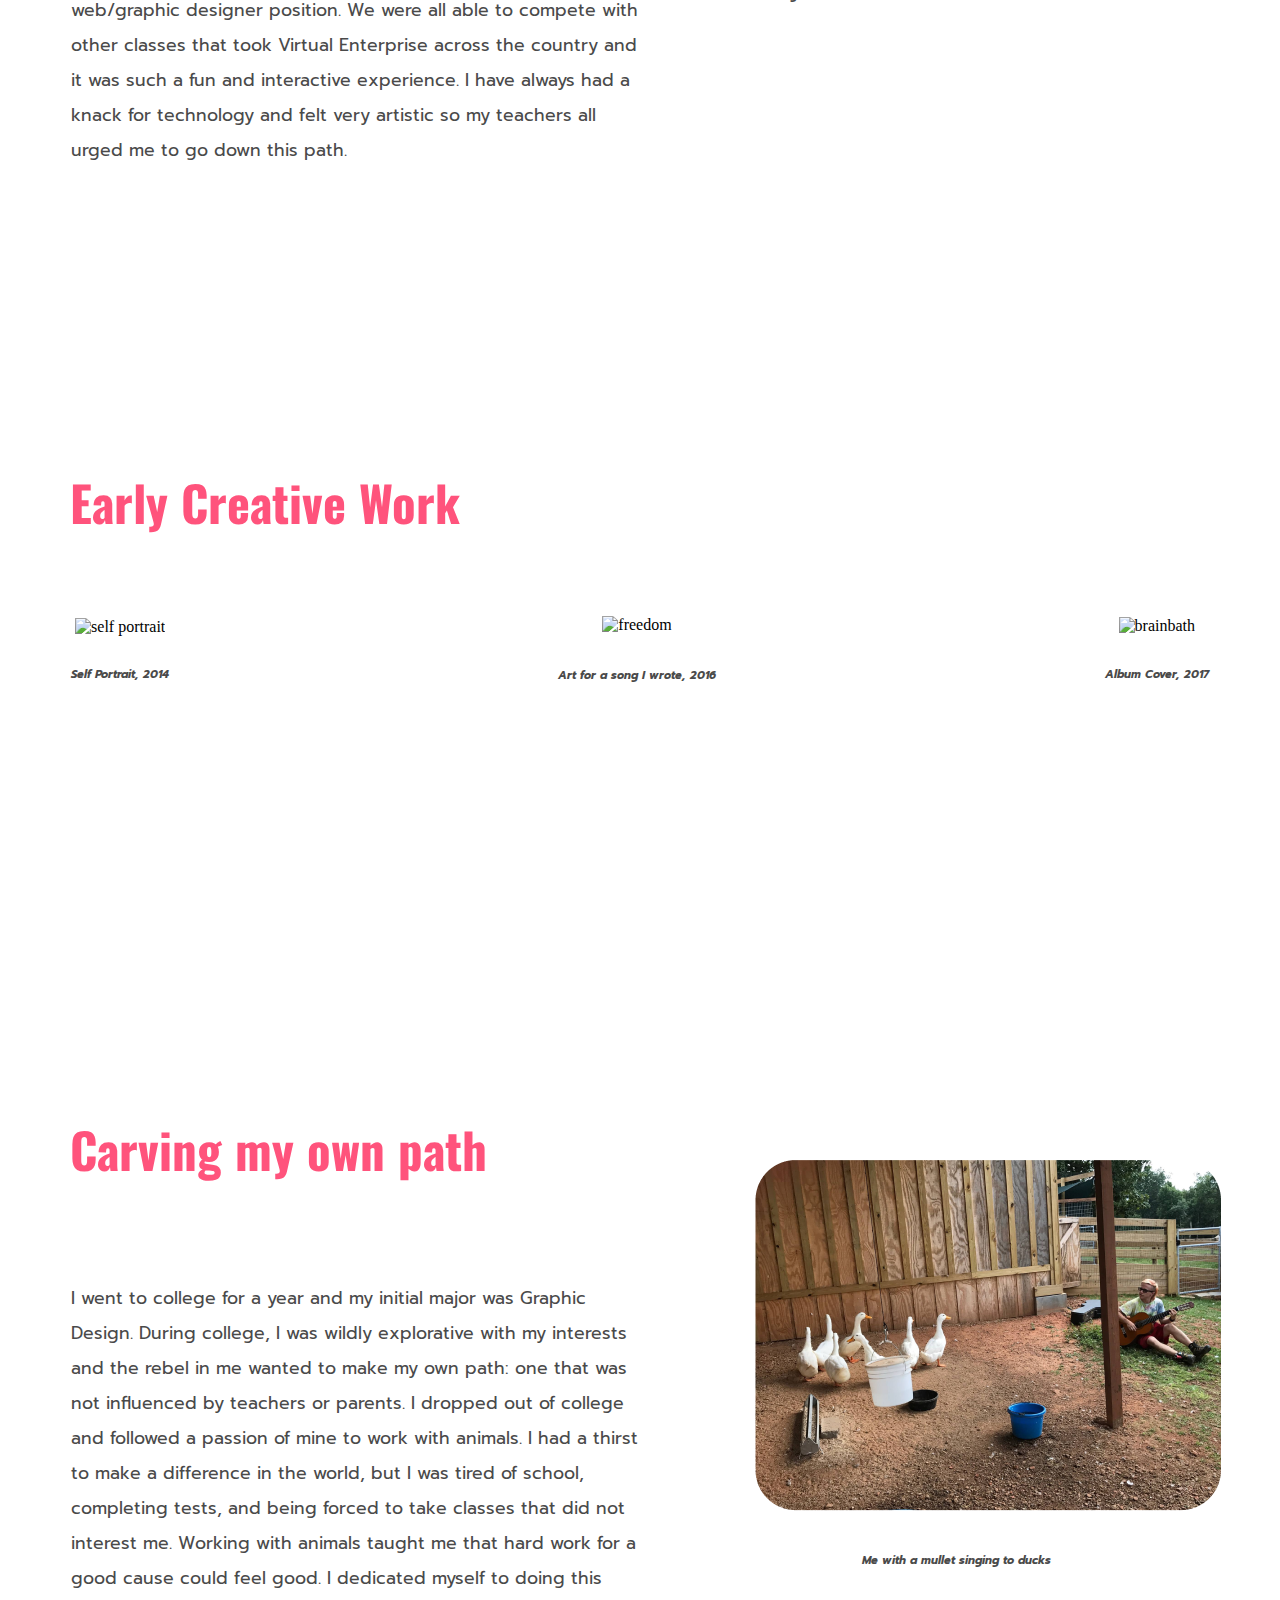
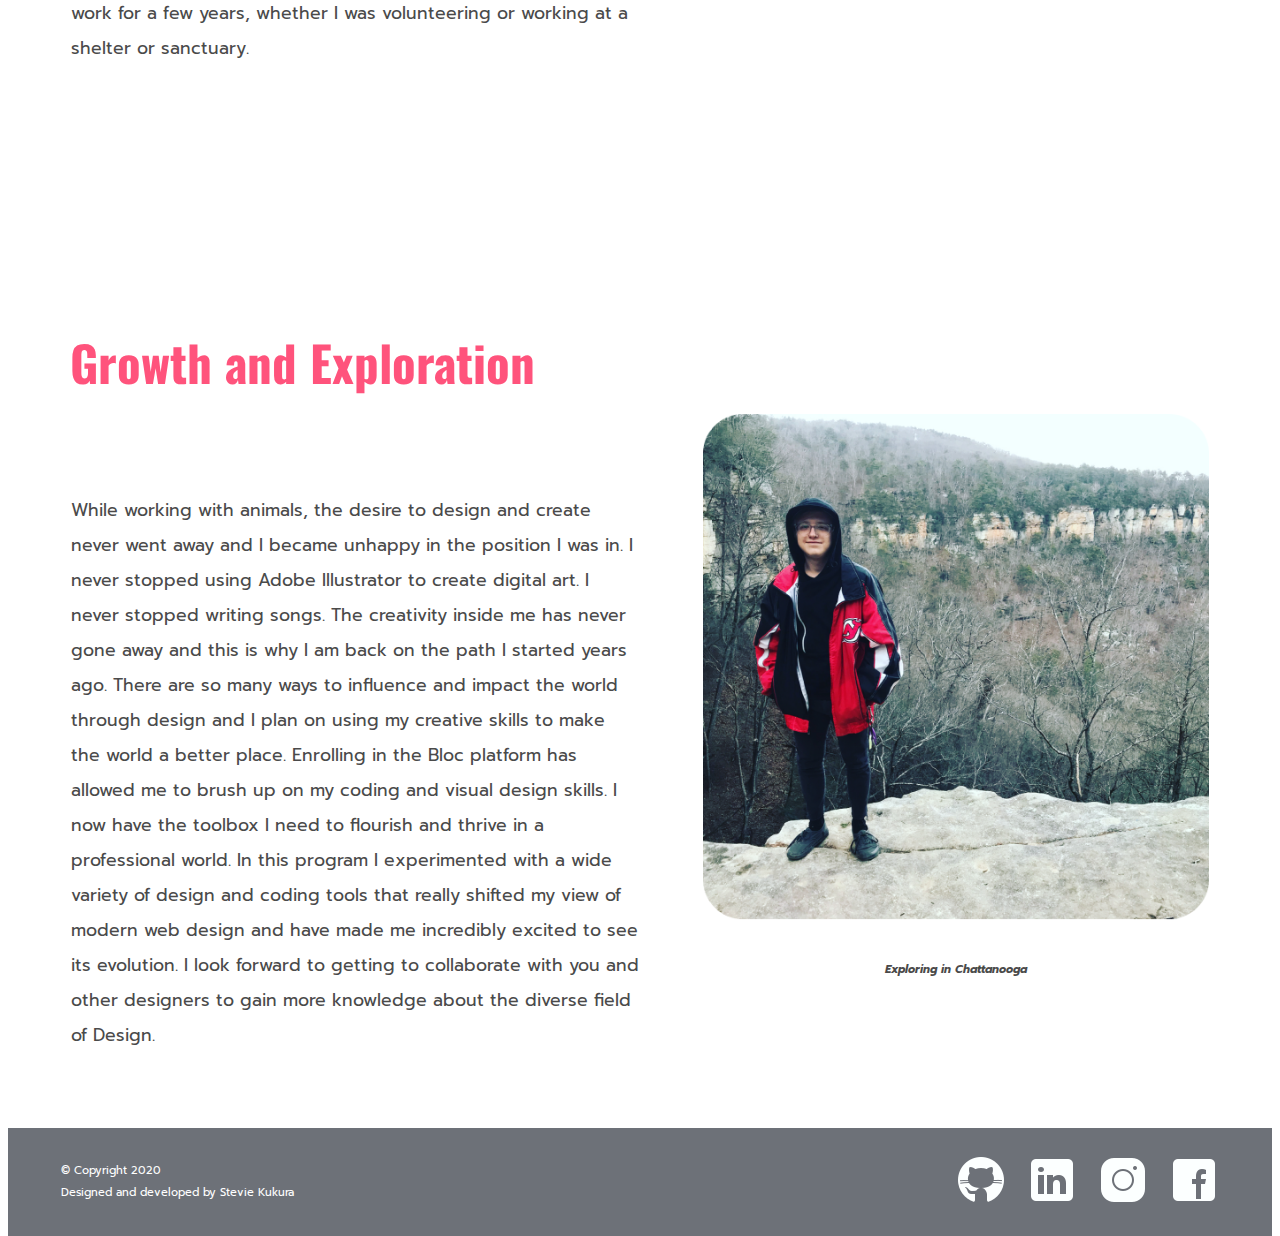
==== commit 9cdc6f91: "changed description :'{" ====
--- a/about.html
+++ b/about.html
@@ -7,6 +7,10 @@
     <link rel="stylesheet" type="text/css" href="styling/style.css">
     <link href="https://fonts.googleapis.com/css?family=Prompt:400,600&display=swap" rel="stylesheet">
     <link href="https://fonts.googleapis.com/css?family=Oswald:300,400,600&display=swap" rel="stylesheet">
+    <link rel="apple-touch-icon" sizes="180x180" href="images/favicon_io/apple-touch-icon.png">
+    <link rel="icon" type="image/png" sizes="32x32" href="images/favicon_io/favicon-32x32.png">
+    <link rel="icon" type="image/png" sizes="16x16" href="images/favicon_io/favicon-16x16.png">
+    <link rel="manifest" href="images/favicon_io/site.webmanifest">
     <title>STVI KKRA | About Me</title>
   </head>
   <body>
@@ -30,15 +34,10 @@
 
         <img src="images/cartoon.png" alt="B&W" class="blackandwhite"/>
         <h4 id="mynameis">My name is Stevie Kukura <br /> I am ...</h4>
-        <p id="intro_about">24 years old, queer, and vegan. I currently reside in Knoxville, TN but I am looking to re-locate to California in the next couple of years. </p>
+        <p id="intro_about">24 years old, queer, and vegan. I currently reside in Knoxville, TN but I am looking to re-locate to the West Coast</p>
         <p id="contact_me"> Shoot me an email at <span class="bold">stvikkra@gmail.com</span> or add me on social media!</p>
 
-        <div class="contacticons">
-          <a href="https://www.github.com/stvikkra" target="_blank"><img src="images/github_black.png" alt="github"/></a>
-          <a href="https://www.linkedin.com/stvikkra" target="_blank"><img src="images/linkedin_black.png" alt="linkedin"/></a>
-          <a href="https://www.instagram.com/stvikkra" target="_blank"><img src="images/insta_black.png" alt="Instagram"/></a>
-          <a href="https://www.facebook.com/stvikkra" target="_blank"><img src="images/facebook_black.png" alt="facebook2"/></a>
-        </div>
+
 
         <h4 id="channel">I channel my creative passion in other ways than just design</h4>
         <p id="hobbies">My hobbies include making music, photography, and travelling / exploring.</p>
@@ -46,6 +45,16 @@
         <div class="musicicons">
         <a href="https://plusandminus.bandcamp.com/releases" target="_blank"><img src="images/bandcamp.png" alt="bandcamp" id="bandcamp"/></a>
         <a href="https://soundcloud.com/sewervegan" target="_blank"><img src="images/soundcloud.png" alt="soundcloud" id="soundcloud"/></a>
+        </div>
+
+        <h3 id="evenmore">Want to know more about me?</h3>
+
+        <div class="down_arrow">
+        <a href="#begin" class="begin_link">
+
+          <img src="images/downarrow.png" alt="more" />
+
+        </a>
         </div>
 
       </section>
@@ -112,11 +121,10 @@
 
       <div class="name_avi">
 
-        <img src="images/mask_footer.png" alt="avi" class="avi"/>
 
         <div class="name_email">
-          <h3 class="description_display" id="footer_name"> Stevie Kukura </h3>
-          <p class="footer_email">stvikkra@gmail.com</p>
+
+          <p class="footer_email">	&copy; Copyright 2020<br> Designed and developed by Stevie Kukura</p>
         </div>
 
       </div>
--- a/styling/style.css
+++ b/styling/style.css
@@ -2,6 +2,7 @@
 
 html{
   height: 100%;
+  scroll-behavior: smooth;
 }
 
 body {
@@ -80,7 +81,7 @@
 
 p {
   font-family: 'Prompt', sans-serif;
-  font-size: 14px;
+  font-size: 17.5px;
   line-height: 200%;
   color: #4A4A4A;
 }
@@ -88,7 +89,7 @@
 .title{
   color: #4A4A4A;
   padding: 0;
-  padding-left: 5%;
+  padding-left: 4%;
 }
 
 /* Wrap Classes */
@@ -144,7 +145,7 @@
   height: 75vh;
   display: grid;
   grid-template-columns: repeat(24, 1fr);
-  grid-auto-rows: 5vh;
+  grid-template-rows: repeat(50, 25px);
 
 }
 
@@ -174,7 +175,7 @@
   align-items: flex-start;
   justify-content: center;
   width: 100vw;
-  height: 70vh;
+  height: 60vh;
   background-color: #F4F4F4;
 }
 
@@ -229,7 +230,6 @@
 
 #header_name{
   color: white;
-  justify-self: start;
   padding-left: 5%;
   margin: 0;
   grid-column-start: 2;
@@ -329,7 +329,22 @@
 .footer_wrap {
     background-color: #6D7178;
     width: 100%;
+    height: 12%;
+    grid-row: 18 / 20;
+    grid-column: 2 / 12;
+    display: grid;
+    grid-template-columns: repeat(24, 1fr);
+    grid-template-rows: 4vh 4vh 4vh;
+    align-items: center;
+    justify-content: space-around;
+}
+
+.footer_wrap_index{
+    background-color: transparent;
+    width: 100%;
     height: 15%;
+    grid-row: 18 / 20;
+    grid-column: 1 / 12;
     display: grid;
     grid-template-columns: repeat(24, 1fr);
     grid-template-rows: 5vh 5vh 5vh;
@@ -339,11 +354,20 @@
 
 .name_avi{
   grid-row: 1 / 4;
-  grid-column: 2 / 7;
-  width: 35%;
+  grid-column: 2 / 12;
+  width: 100%;
   display: flex;
   align-items: center;
-
+  padding: 0;
+}
+
+.name_avi_index{
+  grid-row: 2 / 4;
+  grid-column: 2 / 12;
+  width: 100%;
+  display: flex;
+  align-items: center;
+  padding: 0;
 }
 
 .avi{
@@ -354,12 +378,11 @@
 .name_email{
   color: white;
   line-height: 150%;
-  margin-left: 20%;
 }
 
 .footer_email{
   color: white;
-
+  font-size: 11.2px;
 }
 
 .socialmedialinks{
@@ -373,7 +396,7 @@
   color: white;
   font-family: 'Prompt', sans-serif;
   width: 100%;
-  font-size: 20px;
+  font-size: 21.88px;
   line-height: 150%;
   margin: 0;
   padding-top: 5%;
@@ -396,7 +419,7 @@
   align-self: flex-end;
   display: flex;
   align-items: center;
-  height: 75%;
+  height: 78%;
   margin: 0 auto;
 }
 
@@ -414,7 +437,7 @@
 		border-radius: 10px;
 		margin: 0 auto;
 		padding: 0 0 10px 10px;
-		max-width: 330px;
+		width: 450px;
 		background-color: #6D7178;
 
 }
@@ -451,7 +474,7 @@
 		resize: none;
 		padding: 0 5px;
 		box-sizing: border-box;
-		font-size: 14px;
+		font-size: 17.5px;
 		color: #141414;
 }
 
@@ -517,8 +540,8 @@
 
 .index_socialmedialinks{
   position: absolute;
-  bottom: 3%;
-  left: 72%;
+  bottom: 2.5%;
+  left: 70.5%;
   width: 27%;
   display: flex;
   justify-content: space-around;
@@ -527,7 +550,7 @@
 #pinkh1 {
   color: #FF537C;
   font-family: 'Oswald', sans-serif;
-  padding-left: 18%;
+  padding-left: 15%;
   width: 100%;
 }
 
@@ -537,6 +560,7 @@
 
 #introstatement{
   margin-top: 15%;
+  padding-left: 15%;
   color: white;
 }
 
@@ -636,19 +660,19 @@
 .description_display {
   font-family: 'Prompt', sans-serif;
   width: 100%;
-  font-size: 14px;
   line-height: 150%;
   margin: 0;
   padding-top: 5%;
   padding-left: 2%;
   margin-bottom: 5%;
+  font-size: 17.5px;
 }
 
 
 
 .nourishwrap_row {
-  grid-column-start: 3;
-  grid-column-end: 13;
+  grid-column-start: 5;
+  grid-column-end: 9;
   margin: 0;
   padding: 0;
   grid-row-start: 10;
@@ -660,7 +684,7 @@
 }
 
 .nourish_wrap{
-  width: 35%;
+  width: 100%;
   margin: 0;
   padding: 0;
   display: flex;
@@ -736,85 +760,79 @@
   width: 100vw;
   height: 100vh;
   display: grid;
-  grid-template-columns: repeat(12, 1fr);
-  grid-template-rows: repeat(12, 1fr);
+  grid-template-columns: repeat(24, 1fr);
+  grid-template-rows: repeat(60, 25px);
 }
 
 .blackandwhite {
   max-width: 100%;
   height: 100%;
-  grid-column-start: 2;
-  grid-column-end: 5;
-  grid-row-start: 5;
-  grid-row-end: 12;
+  padding-left: 5%;
+  grid-column-start: 1;
+  grid-column-end: 9;
+  grid-row-start: 6;
+  grid-row-end: 32;
   align-self: flex-end;
 }
 
 #mynameis{
   color: #4A4A4A;
   line-height: 200%;
-  grid-column-start: 5;
-  grid-column-end: 8;
-  grid-row-start: 5;
-  padding-left: 10%;
+  grid-column-start: 9;
+  grid-column-end: 16;
+  grid-row-start: 8;
+  padding-left: 0;
+  padding-top: 0;
   margin: 0;
+  font-size: 34.18px;
 }
 
 #channel{
   color: #4A4A4A;
   line-height: 200%;
-  grid-column-start: 9;
-  grid-column-end: 12;
-  grid-row-start: 5;
+  grid-column-start: 17;
+  grid-column-end: 24;
+  grid-row-start: 8;
   margin: 0;
   padding: 0;
-
+  font-size: 34.18px;
 }
 
 #intro_about{
   color: #4A4A4A;
-  grid-column-start: 5;
-  grid-column-end: 8;
-  grid-row-start: 7;
-  padding-left: 10%;
+  grid-column-start: 9;
+  grid-column-end: 15;
+  grid-row-start: 16;
   line-height: 200%;
 }
 
 #contact_me{
   color: #4A4A4A;
-  grid-column-start: 5;
-  grid-column-end: 8;
-  grid-row-start: 9;
-  padding-left: 10%;
+  grid-column-start: 9;
+  grid-column-end: 15;
+  grid-row-start: 27;
+  padding-left: 0;
   line-height: 200%;
 }
 
 
 #hobbies{
   color: #4A4A4A;
-  grid-column-start: 9;
-  grid-column-end: 12;
-  grid-row-start: 7;
+  grid-column-start: 17;
+  grid-column-end: 24;
+  grid-row-start: 16;
+  grid-row-end: 17;
   line-height: 200%;
 }
 
-.contacticons{
-  grid-column-start: 5;
-  grid-column-end: 8;
-  grid-row-start: 10;
-  grid-row-end: 12;
-  margin-left: 10%;
-  align-self: flex-end;
-  display: flex;
-  justify-content: space-between;
-}
 
 .musicicons{
-  grid-column-start: 9;
-  grid-column-end: 11;
-  grid-row-start: 8;
-  grid-row-end: 10;
-  margin-bottom: 10%;
+  grid-column-start: 17;
+  grid-column-end: 21;
+  grid-row-start: 21;
+  grid-row-end: 22;
+  padding-top: 13%;
+  margin-bottom: 0;
   display: flex;
   justify-content: space-between;
   align-items: flex-end;
@@ -831,14 +849,34 @@
 }
 
 #evenmore{
-  color: #FF537C;
-  grid-column-start: 9;
-  grid-column-end: 12;
-  grid-row-start: 11;
-  grid-row-end: 12;
+  grid-column-start: 17;
+  grid-column-end: 24;
+  grid-row-start: 30;
+  grid-row-end: 31;
   margin: 0;
   padding: 0;
-  align-self: flex-end;
+  align-self: flex-start;
+}
+
+.down_arrow{
+  grid-row-start: 29;
+  grid-row-end: 30;
+  grid-column-start: 23;
+  grid-column-end: 24;
+  height: 100%;
+  padding-top: 10%;
+}
+
+.down_arrow img{
+  width: 100%;
+}
+
+a.begin_link:active{
+  display: block;
+}
+
+a.begin_link:visited{
+  display: block;
 }
 
 
@@ -854,8 +892,8 @@
 }
 
 .about_p{
-  width:40%;
-  margin-left: 5%;
+  width: 50%;
+  padding-left: 5%;
 }
 
 .h2about{
@@ -866,7 +904,7 @@
 }
 
 .img_contain{
-  width: 64%;
+  width: 50%;
   height: 100%;
   display: flex;
   flex-direction: column;
@@ -875,8 +913,19 @@
 }
 
 #elysium_img_contain{
-  width: 40%;
-  padding-left: 15%;
+  width: 30%;
+  padding-left: 0%;
+}
+
+.creative_img_contain{
+  display: flex;
+  flex-direction: column;
+  justify-content: center;
+  align-items: center;
+}
+
+.img_caption_opp{
+  padding-top: 5%;
 }
 
 #elysium{
@@ -888,14 +937,14 @@
 #jacket{
   align-self: center;
   padding-top: 10%;
-  padding-bottom: 5%;
-  width: 55%;
+  padding-bottom: 2.5%;
+  width: 80%;
 }
 
 #ducks{
   align-self: center;
-  padding-bottom: 5%;
-
+  padding-bottom: 2.5%;
+  padding-left: 10%;
 }
 
 .creativework{
@@ -906,6 +955,15 @@
   justify-content: space-between;
 }
 
+#begin{
+  height: 120vh;
+}
+
+#earlycreative{
+  height: 60vh;
+}
+
+
 
 /* Nourish */
 
@@ -933,21 +991,26 @@
   color: #7CFFAE;
 }
 
-
+#prototype_nav{
+  height: 205vh;
+  grid-template-rows: repeat(50, 50px);
+}
 
 #nourish_front_title{
-  grid-column: 2 / 6;
-  grid-row: 5 / 6;
+  width: 100%;
+  grid-column: 5 / 21;
+  grid-row: 3 / 6;
 }
 
 #nourish_front_mobile{
-  grid-column: 17 / 23;
-  grid-row: 4 / 6;
+  width: 100%;
+  grid-column: 2 / 24;
+  grid-row: 9 / 11;
 }
 
 .nourish_text{
-  grid-column: 2 / 10;
-  grid-row: 9 / 15;
+  grid-column: 7 / 20;
+  grid-row: 25 / 26;
 }
 
 .nourish_cta{
@@ -958,8 +1021,8 @@
   justify-content: center;
   border-radius: 10px;
   background-color: #C9FFDD;
-  grid-column: 2 / 6;
-  grid-row: 17 / 19;
+  grid-column: 11 / 15;
+  grid-row: 30 / 31;
 }
 
 .sizer {
@@ -988,7 +1051,6 @@
 /* Problem and Solution */
 
 .psheader{
-  justify-self: center;
   width: 100%;
   display: flex;
   justify-content: space-around;
@@ -1000,12 +1062,16 @@
 }
 
 #pstext{
-  width: 37%;
+  width: 50%;
   align-self: center;
   padding-top: 5%;
 }
 
 /* Survey Responses */
+
+#mobile_responses{
+  height: 85vh;
+}
 
 #allgroups{
   width: 500px;
@@ -1023,13 +1089,13 @@
 
 #responses_1{
   margin-left: 5%;
-  grid-column: 2 / 11;
+  grid-column: 2 / 12;
   grid-row: 3 / 8;
 }
 
 #responses_2{
   margin-left: 5%;
-  grid-column: 15 / 23;
+  grid-column: 15 / 24;
   grid-row: 3 / 8;
 }
 
@@ -1046,7 +1112,7 @@
 #top_responses{
   width: 700px;
   grid-column: 12 / 20;
-  grid-row: 3 / 5;
+  grid-row: 4 / 5;
 }
 
 #features{
@@ -1060,7 +1126,7 @@
   padding: 0;
   margin: 0;
   grid-column: 2 / 5;
-  grid-row: 16 / 18;
+  grid-row: 15 / 17;
 }
 
 #features_title{
@@ -1078,10 +1144,9 @@
 }
 
 #features_text{
-  grid-column: 2 / 9;
+  grid-column: 2 / 10;
   grid-row: 8 / 10;
-  font-size: 14px;
-  padding-left: 5%;
+  padding-left: 2.5%;
 }
 
 .side_title{
@@ -1105,20 +1170,21 @@
   height: 100%;
   display: grid;
   grid-template-columns: repeat(10, 10%);
-  grid-template-rows: repeat(2, 50%);
+  grid-template-rows: repeat(4, 25%);
   border-radius: 15px;
 }
 
 #meat{
   grid-column: 2 / 12;
-  grid-row: 19 / 22;
+  grid-row: 18 / 22;
 }
 
 #meat_img{
-  grid-column: 1 / 2;
-  grid-row: 1 / 3;
+  grid-column: 1 / 4;
+  grid-row: 2 / 4;
   align-self: center;
-  padding-left: 20%;
+  padding-left: 10%;
+  width: 80%;
 }
 
 .stat_title{
@@ -1126,29 +1192,31 @@
   color: white;
   font-weight: 600;
   padding: 0;
-  padding-top: 5%;
+  padding-top: 2.5%;
   margin: 0;
-  grid-column: 3 / 9;
+  grid-column: 4 / 10;
   grid-row: 1 / 2;
+  font-size: 27.34px;
 }
 
 .stat_description{
   color: white;
-  font-size: 14px;
   line-height: 150%;
-  grid-column: 3 / 10;
-  grid-row: 2 / 3;
+  padding-top: 7%;
+  grid-column: 4 / 10;
+  grid-row: 2 / 4;
 }
 
 #veg{
   grid-column: 14 / 24;
-  grid-row: 19 / 22;
+  grid-row: 18 / 22;
 }
 
 #veg_img{
-  grid-column: 1 / 2;
-  grid-row: 1 / 3;
-  padding-left: 20%;
+  width: 80%;
+  grid-column: 1 / 4;
+  grid-row: 2 / 4;
+  padding-left: 10%;
   align-self: center;
 }
 
@@ -1329,7 +1397,7 @@
 /* Personas and Potential Users */
 
 .user_subtext{
-  width: 35%;
+  width: 50%;
   margin-left: 4%;
   margin-top: 2%;
 }
@@ -1351,6 +1419,8 @@
   flex-direction: column;
   background-color: #F4F4F4;
   border-radius: 10px;
+  overflow-y: scroll;
+  overflow-x: hidden;
 }
 
 .center_col{
@@ -1361,6 +1431,8 @@
   display: flex;
   background-color: #F4F4F4;
   border-radius: 10px;
+  overflow-y: scroll;
+  overflow-x: hidden;
 }
 
 .right_col{
@@ -1371,6 +1443,8 @@
   flex-direction: column;
   background-color: #F4F4F4;
   border-radius: 10px;
+  overflow-y: scroll;
+  overflow-x: hidden;
 }
 
 .persona_detail{
@@ -1388,7 +1462,7 @@
   margin-left: 15%;
   padding-bottom: 7%;
   font-family: 'Oswald', sans-serif;
-  font-size: 12.8px;
+  font-size: 14px;
   font-weight: 300;
   color: #4A4A4A;
   line-height: 400%;
@@ -1418,13 +1492,12 @@
 
 .col_text{
   color: #4A4A4A;
-  font-size: 12.8px;
   line-height: 200%
 }
 
 .col_text_head{
   color: #4A4A4A;
-  font-size: 16px;
+  font-size: 21.88px;
   line-height: 200%;
   font-weight: 400;
 }
@@ -1519,13 +1592,13 @@
 
 
 .priority_text{
-  font-size: 16px;
+  font-size: 17.5px;
   font-weight: 600;
   color: white;
 }
 
 .story_text{
-  font-size: 12.8px;
+  font-size: 17.5px;
   padding-left: 3%;
   margin-right: 3%;
   width: 100%;
@@ -1596,6 +1669,7 @@
 .story_caption{
   grid-column: 14 / 23;
   grid-row: 22 / 23;
+  font-size: 14px;
 }
 
 .high{
@@ -1620,16 +1694,16 @@
 
 #flow_cta{
   grid-column: 2 / 6;
-  grid-row: 10 / 12;
+  grid-row: 14 / 16;
 }
 
 #comp_cta{
   grid-column: 2 / 6;
-  grid-row: 12 / 14;
+  grid-row: 17 / 19;
 }
 
 #mobile_comp{
-  height: 70vh;
+  height: 60vh;
 }
 
 #info_nav{
@@ -1637,18 +1711,17 @@
 }
 
 #mobile_flow{
-  height: 60vh;
+  height: 51vh;
 }
 
 .flowtext{
-  grid-column: 2 / 10;
+  grid-column: 2 / 14;
   grid-row: 4 / 9;
   margin-top: 2%;
 }
 
 .flow_img{
   align-self: center;
-  justify-self: center;
   width: 85%;
   height: 85vh;
 }
@@ -1656,7 +1729,7 @@
 /* Wireframes */
 
 #mobile_wireframe_title{
-  height: 50vh;
+  height: 38vh;
 }
 
 .wireframe_contain{
@@ -1668,18 +1741,18 @@
 
 #wiretext{
   grid-row: 2 / 5;
-  padding-top: 15%;
+  padding-top: 10%;
 }
 
 #wireframe_cta{
-  grid-row: 8/ 10;
+  grid-row: 10 / 12;
   grid-column: 2 / 7;
 }
 
 /* Branding */
 
 #branding_nav{
-    height: 120vh;
+    height: 100vh;
 }
 
 .brand_head{
@@ -1708,7 +1781,7 @@
   align-items: center;
   margin-right: 10%;
   height: 100%;
-  width: 60%;
+  width: 100%;
 }
 
 .text_lump{
@@ -1722,10 +1795,11 @@
 #lump_reset{
   margin: 0;
   padding-bottom: 3%;
+  padding-left: 0;
 }
 
 #lump_reset_text{
-  width: 45%;
+  width: 70%;
   margin: 0;
   padding: 0;
 }
@@ -1746,10 +1820,6 @@
 }
 
 /* User Testing */
-
-#test_title{
-  padding: 0;
-}
 
 .title_feedback{
   grid-column: 2 / 10;
@@ -1788,28 +1858,28 @@
 }
 
 .top_row{
-  width: 70%;
-  align-self: center;
+  width: 43%;
+  padding-left: 5%;
+  align-self: flex-start;
   display: flex;
-  justify-content: flex-start;
+  justify-content: space-around;
   align-items: flex-end;
   align-content: center;
 }
 
 .conclusion_body{
-  justify-self: center;
   width: 100%;
   display: flex;
   justify-content: space-around;
 }
 
 .conclusion_title{
-  margin-left: 15%;
+  margin-left: 16%;
 
 }
 
 .conclusion_text{
-  width: 38%;
+  width: 50%;
   align-self: center;
   padding-top: 5%;
 }
@@ -1870,7 +1940,7 @@
 
   p {
     font-family: 'Prompt', sans-serif;
-    font-size: 14px;
+    font-size: 17.5px;
     line-height: 200%;
     color: #4A4A4A;
   }
@@ -1901,7 +1971,7 @@
   .title{
     color: #4A4A4A;
     margin: 0;
-    padding-left: 5%;
+    padding-left: 10%;
     width: 100%;
     line-height: 150%;
   }
@@ -2157,14 +2227,18 @@
       width: 100%;
       height: auto;
       display: flex;
-      flex-direction: column;
+      flex-direction: column-reverse;
       align-items: center;
   }
 
-  .avi{
-    align-self: center;
-    width: 125px;
-    height: 125px;
+  .footer_wrap_index{
+      background-color: transparent;
+      width: 100%;
+      height: 15%;
+      grid-row: 54 / 55;
+      grid-column: 1 / 51;
+      display: flex;
+      align-items: center;
   }
 
   .name_avi{
@@ -2172,26 +2246,36 @@
     color: white;
     line-height: 150%;
     width: 100%;
-    height: 10em;
+    height: 7em;
     display: flex;
     align-items: center;
-    justify-content: flex-start;
-    padding-left: 10%;
+    justify-content: center;
+    padding-left: 0;
+  }
+
+  .name_avi_index{
+    width: 100%;
+    grid-column: 1 / 51;
+    justify-content: center;
+    align-items: center;
+    padding: 0;
   }
 
   .footer_email{
     color: white;
+    width: 100%;
 
   }
 
   .name_email{
-    margin-left: 3%;
+    text-align: center;
+    width: 100%;
   }
 
   .socialmedialinks{
     background-color: #484B50;
     width: 100%;
-    height: 5em;
+    height: 7em;
     display: flex;
     align-items: center;
     justify-content: space-around;
@@ -2222,7 +2306,7 @@
     align-self: flex-end;
     display: flex;
     align-items: center;
-    height: 70vh;
+    height: 90vh;
     margin: 0 auto;
   }
 
@@ -2261,14 +2345,14 @@
     grid-template-columns: repeat(24, 1fr);
     grid-template-rows: repeat(50, 2vh);
     width: 100vw;
-    height: 100vh;
+    height: 111vh;
   }
 
   .index_socialmedialinks{
     position: absolute;
-    bottom: 3%;
     left: 5%;
     right: 5%;
+    bottom: 12%;
     width: 90%;
     display: flex;
     justify-content: space-around;
@@ -2378,7 +2462,7 @@
    #casestudieswrap {
     background-color: white;
     width: 100vw;
-    height: 150vh;
+    height: 100vh;
     display: grid;
     grid-template-columns: repeat(12, 1fr);
     grid-template-rows: repeat(30, 5vh);
@@ -2389,10 +2473,8 @@
     grid-column-end: 13;
     grid-row-start: 4;
     grid-row-end: 5;
-    display: grid;
-    grid-template-columns: 1fr 1fr 1fr;
-    grid-template-rows: 1fr;
-    align-items: center;
+    display: flex;
+    justify-content: center;
   }
 
   #white_back {
@@ -2403,16 +2485,14 @@
   }
 
   #case_study_title {
-    grid-column: 1 / 13;
+    grid-column: 2 / 3;
     grid-row: 1 / 2;
     color: #4A4A4A;
-    justify-self: center;
   }
 
   .description_display {
     font-family: 'Prompt', sans-serif;
     width: 100%;
-    font-size: 14px;
     line-height: 150%;
     margin: 0;
     padding-top: 5%;
@@ -2445,8 +2525,8 @@
     grid-column-end: 13;
     margin: 0;
     padding: 0;
-    grid-row-start: 7;
-    grid-row-end: 17;
+    grid-row-start: 5;
+    grid-row-end: 21;
     display: flex;
     flex-direction: row;
     justify-content: center;
@@ -2504,7 +2584,7 @@
 
   #welcome {
     width: 100%;
-    height: 100%;
+    height: 185vh;
     display: flex;
     flex-direction: column;
     align-items: center;
@@ -2527,6 +2607,7 @@
     line-height: 200%;
     width: 75%;
     margin: 0;
+    font-size: 27.34px;
     padding-left: 0;
     padding-top: 5%;
   }
@@ -2538,7 +2619,7 @@
     margin-left: 0;
     margin-top: 10%;
     padding: 0;
-
+    font-size: 27.34px;
   }
 
   #intro_about{
@@ -2556,7 +2637,6 @@
     padding: 0;
     line-height: 200%;
   }
-
 
   #hobbies{
     color: #4A4A4A;
@@ -2595,22 +2675,10 @@
 
   #evenmore{
     display: none;
-    color: #FF537C;
-    align-self: center;
-    width: 75%;
-    padding: 0;
-    margin: 0;
-  }
-
-  #more{
-    grid-column-start: 9;
-    grid-column-end: 11;
-    grid-row-start: 11;
-    grid-row-end: 12;
-    align-self: center;
-    padding: 0;
-    width: 35px;
-    height: 35px;
+  }
+
+  .down_arrow{
+    display: none;
   }
 
   .about_p{
@@ -2619,6 +2687,10 @@
     padding: 0;
     margin-top: 10%;
 }
+
+  #begin{
+    height: 245vh;
+  }
 
   .h2about{
     color: #FF537C;
@@ -2652,12 +2724,13 @@
     align-self: center;
     width: 289.14px;
     height: 343.84px;
-    margin-top: 5%;
+    margin-top: 0;
     padding: 0;
   }
 
   #earlycreative{
-    margin-bottom: 5%;
+    height: 150vh;
+    margin: 0;
   }
 
   #jacket{
@@ -2672,7 +2745,10 @@
   #ducks{
     align-self: center;
     width: 100%;
-    margin-top: 15%;
+    margin: 0;
+    padding: 0;
+    padding-bottom: 2.5%;
+    padding-top: 10%;
   }
 
   .img_caption{
@@ -2695,18 +2771,16 @@
   }
 
   #earlycreative{
-    margin-top: 25%;
   }
 
   .creativephoto{
     width: 100%;
   }
 
-
   /* Nourish */
 
   #prototype_nav{
-    height: 170vh;
+    height: 130vh;
   }
 
   a.nourish_link:link{
@@ -2723,21 +2797,20 @@
 
   #nourish_front_title{
     max-width: 100%;
-    justify-self: center;
-    grid-column: 2 / 25;
+    grid-column: 1 / 24;
     grid-row: 4 / 5;
   }
 
   #nourish_front_mobile{
-    justify-self: center;
     grid-column: 1 / span 24;
-    grid-row: 8 / 10;
+    padding-top: 10%;
+    grid-row: 6 / 10;
   }
 
   .nourish_text{
-    justify-self: center;
     grid-column: 2 / 12;
-    grid-row: 26 / 30;
+    grid-row: 12 / 15;
+    padding-top: 5%;
   }
 
   .nourish_cta_text{
@@ -2754,7 +2827,7 @@
     justify-content: center;
     border-radius: 10px;
     background-color: #C9FFDD;
-    grid-row: 24 / 25;
+    grid-row: 20 / 21;
     grid-column: 2 / 12;
   }
 
@@ -2778,7 +2851,7 @@
   /* Problem and Solution */
 
   #mobile_ps{
-    height: 90vh;
+    height: 145vh;
   }
 
   .psheader{
@@ -2808,13 +2881,13 @@
   /* Survey Responses */
 
   #mobile_responses{
-    height: 110vh;
+    height: 130vh;
   }
 
   #allgroups{
     width: 320px;
     grid-column: 1 / 13;
-    grid-row: 17 / 19;
+    grid-row: 21 / 22;
     padding-right: 3%;
     margin: 0 auto;
   }
@@ -2822,7 +2895,7 @@
   #survey_groups{
     width: 320px;
     grid-column: 1 / 13;
-    grid-row: 10 / 19;
+    grid-row: 14 / 17;
     padding-right: 3%;
     margin: 0 auto;
   }
@@ -2838,24 +2911,24 @@
     margin: 0;
     padding: 0;
     grid-column: 2 / 12;
-    grid-row: 6 / 12;
+    grid-row: 8 / 12;
   }
 
   /* Key Takeaways */
 
   #keytakeaway_master{
     width: 100vw;
-    height: 162vh;
+    height: 155vh;
     display: grid;
     grid-template-columns: repeat(12, 1fr);
     grid-template-rows: repeat(25, 50px);
   }
 
   #top_responses{
-    width: 320px;
+    width: 350px;
     margin: 0 auto;
     grid-column: 1 / 13;
-    grid-row: 11 / 14;
+    grid-row: 12 / 14;
   }
 
   #features{
@@ -2870,7 +2943,7 @@
     margin: 0;
     width: 100%;
     grid-column: 2 / 8;
-    grid-row: 16 / 18;
+    grid-row: 17 / 19;
   }
 
   #features_title{
@@ -2891,7 +2964,6 @@
     grid-column: 2 / 12;
     width: 100%;
     grid-row: 6 / 10;
-    font-size: 14px;
     padding: 0;
   }
 
@@ -2920,7 +2992,7 @@
 
   #meat{
     grid-column: 2 / 12;
-    grid-row: 19 / 21;
+    grid-row: 20 / 22;
   }
 
   #meat_img{
@@ -2935,6 +3007,7 @@
   .stat_title{
     font-family: Prompt, sans-serif;
     color: white;
+    font-size: 17.5px;
     font-weight: 600;
     padding-top: 1%;
     padding-left: 5%;
@@ -2948,14 +3021,15 @@
     font-size: 11.2px;
     padding-left: 10%;
     padding-right: 5%;
+    padding-top: 8%;
     line-height: 150%;
     grid-column: 3 / 11;
-    grid-row: 5 / 6;
+    grid-row: 3 / 6;
   }
 
   #veg{
     grid-column: 2 / 12;
-    grid-row: 22 / 24;
+    grid-row: 23 / 25;
   }
 
   #veg_img{
@@ -3139,7 +3213,7 @@
   }
 
   #mobile_comp{
-    height: 65vh;
+    height: 90vh;
     grid-template-rows: repeat(50, 25px);
   }
 
@@ -3148,7 +3222,7 @@
   }
 
   #comp_cta{
-    grid-row: 19 / 21;
+    grid-row: 27 / 29;
     grid-column: 2 / 12;
   }
   .analysis_text{
@@ -3173,7 +3247,7 @@
   }
 
   #info_nav{
-    height: 45vh;
+    height: 55vh;
   }
 
   #persona_title{
@@ -3281,7 +3355,6 @@
 
   .col_text_head{
     color: #4A4A4A;
-    font-size: 16px;
     line-height: 200%;
     font-weight: 400;
   }
@@ -3301,7 +3374,7 @@
   /* Potential Users > Interviews */
 
   #mobile_users{
-    height: 40vh;
+    height: 50vh;
   }
 
   #interviews{
@@ -3328,7 +3401,8 @@
   /* User Stories */
 
   #user_stories{
-    height: 198vh;
+    height: 190vh;
+    grid-template-rows: repeat(80, 40px);
   }
 
   .asauser{
@@ -3368,7 +3442,7 @@
   .priority{
     flex: 0 0 100%;
     display: flex;
-    flex-basis: 20%;
+    flex-basis: 30%;
     align-items: center;
     justify-content: center;
     height: 100%;
@@ -3377,7 +3451,6 @@
 
 
   .priority_text{
-    font-size: 16px;
     font-weight: 600;
     color: white;
   }
@@ -3465,20 +3538,20 @@
   /* Flows / Sitemap */
 
   #mobile_flow{
-    height: 60vh;
+    height: 75vh;
   }
 
   .flow_title{
     grid-column: 1 / 12;
     grid-row: 1 / 5;
     line-height: 150%;
-    padding-left: 5%;
+    padding-left: 10%;
     padding-top: 5%;
   }
 
   #flow_cta{
     grid-column: 2 / 12;
-    grid-row: 9 / 10;
+    grid-row: 22 / 24;
   }
 
   .flowtext{
@@ -3501,7 +3574,7 @@
 
   #wireframe_cta{
     grid-column: 2 / 12;
-    grid-row: 7 / 8;
+    grid-row: 14 / 16;
   }
 
   #mobile_wireframe{
@@ -3509,13 +3582,17 @@
   }
 
   #mobile_wireframe_title{
-    height: 40vh;
+    height: 50vh;
   }
 
   #wireframe_title{
     align-self: flex-start;
     width: 100%;
     padding-top: 5%;
+  }
+
+  #wiretext{
+    padding-top: 20%;
   }
 
   .wireframe_contain{
@@ -3569,7 +3646,7 @@
   /* Icons and Sizing */
 
   #icons_sizing{
-    height: 85vh;
+    height: 105vh;
   }
 
   .icon_avatar{
@@ -3593,12 +3670,14 @@
     justify-content: center;
     height: 100%;
     width: 100%;
+    padding: 0;
   }
 
   #lump_reset{
     margin: 0;
     padding-bottom: 5%;
     padding-top: 10%;
+    padding-left: 10%;
   }
 
   #lump_reset_text{
@@ -3764,6 +3843,14 @@
       height: 100vh;
     }
 
+    .index_socialmedialinks{
+      position: absolute;
+      left: 70%;
+      width: 27%;
+      display: flex;
+      justify-content: space-around;
+    }
+
     #pinkh1 {
       color: #FF537C;
       font-family: 'Oswald', sans-serif;
@@ -3777,7 +3864,8 @@
     }
 
     #introstatement{
-      margin-top: 15%;
+      margin-top: 20%;
+      padding-left: 20%;
       color: white;
     }
 
@@ -3811,42 +3899,16 @@
       align-items: center;
     }
 
+    .aboutdescribe{
+      grid-column: 9 / 12;
+    }
+
     .mywork:hover{
         background-color: #FF537C;
     }
 
     .mywork:hover #pinkh1{
       color: white;
-    }
-
-    .aboutdescribe{
-      grid-column-start: 9;
-      grid-column-end: 13;
-      grid-row-start: 11;
-      grid-row-end: 14;
-      padding-top: 6%;
-      display: flex;
-    }
-
-    .aboutdescribe h4{
-      font-size: 27.34px;
-    }
-
-    .aboutme{
-      grid-column-start: 9;
-      grid-column-end: 12;
-      grid-row-start: 17;
-      grid-row-end: 18;
-      padding-top: 11%;
-      margin: 0;
-    }
-
-    .aboutme:hover #about_title{
-      color: #C4C4C4;
-    }
-
-    #about_title{
-      padding-left: 20%;
     }
 
     /* About */
@@ -3855,85 +3917,75 @@
       width: 100vw;
       height: 100vh;
       display: grid;
-      grid-template-columns: repeat(12, 1fr);
-      grid-template-rows: repeat(12, 1fr);
+      grid-template-columns: repeat(24, 1fr);
+      grid-template-rows: repeat(60, 25px);
     }
 
     .blackandwhite {
-      max-width: 100%;
-      height: 100%;
-      grid-column-start: 2;
-      grid-column-end: 5;
-      grid-row-start: 5;
-      grid-row-end: 12;
+      grid-column-start: 1;
+      grid-column-end: 9;
+      grid-row-start: 6;
+      grid-row-end: 36;
       align-self: flex-end;
     }
 
     #mynameis{
       color: #4A4A4A;
       line-height: 200%;
-      grid-column-start: 5;
-      grid-column-end: 8;
-      grid-row-start: 5;
-      padding-left: 10%;
+      grid-column-start: 9;
+      grid-column-end: 16;
+      grid-row-start: 8;
+      padding-left: 0;
+      padding-top: 0;
       margin: 0;
+      font-size: 34.18px;
     }
 
     #channel{
       color: #4A4A4A;
       line-height: 200%;
-      grid-column-start: 9;
-      grid-column-end: 12;
-      grid-row-start: 5;
+      grid-column-start: 17;
+      grid-column-end: 24;
+      grid-row-start: 8;
       margin: 0;
       padding: 0;
-
+      font-size: 34.18px;
     }
 
     #intro_about{
       color: #4A4A4A;
-      grid-column-start: 5;
-      grid-column-end: 8;
-      grid-row-start: 7;
-      padding-left: 10%;
+      grid-column-start: 9;
+      grid-column-end: 15;
+      grid-row-start: 19;
       line-height: 200%;
     }
 
     #contact_me{
       color: #4A4A4A;
-      grid-column-start: 5;
-      grid-column-end: 8;
-      grid-row-start: 9;
-      padding-left: 10%;
+      grid-column-start: 9;
+      grid-column-end: 15;
+      grid-row-start: 32;
+      padding-left: 0;
       line-height: 200%;
     }
 
 
     #hobbies{
       color: #4A4A4A;
-      grid-column-start: 9;
-      grid-column-end: 12;
-      grid-row-start: 7;
+      grid-column-start: 17;
+      grid-column-end: 24;
+      grid-row: 19 / 20;
       line-height: 200%;
     }
 
-    .contacticons{
-      grid-column-start: 5;
-      grid-column-end: 8;
-      grid-row-start: 10;
-      grid-row-end: 12;
-      margin-left: 10%;
-      align-self: flex-end;
-      display: flex;
-      justify-content: space-between;
-    }
 
     .musicicons{
-      grid-column-start: 9;
-      grid-column-end: 11;
-      grid-row-start: 8;
-      grid-row-end: 10;
-      margin-bottom: 10%;
+      grid-column-start: 17;
+      grid-column-end: 21;
+      grid-row-start: 25;
+      grid-row-end: 22;
+      padding-top: 13%;
+      margin-bottom: 0;
       display: flex;
       justify-content: space-between;
       align-items: flex-end;
@@ -3950,14 +4002,34 @@
     }
 
     #evenmore{
-      color: #FF537C;
-      grid-column-start: 9;
-      grid-column-end: 12;
-      grid-row-start: 11;
-      grid-row-end: 12;
+      grid-column-start: 17;
+      grid-column-end: 24;
+      grid-row-start: 34;
+      grid-row-end: 35;
       margin: 0;
       padding: 0;
-      align-self: flex-end;
+      align-self: flex-start;
+    }
+
+    .down_arrow{
+      grid-row-start: 33;
+      grid-row-end: 34;
+      grid-column-start: 23;
+      grid-column-end: 24;
+      height: 100%;
+      padding-top: 10%;
+    }
+
+    .down_arrow img{
+      width: 100%;
+    }
+
+    a.begin_link:active{
+      display: block;
+    }
+
+    a.begin_link:visited{
+      display: block;
     }
 
 
@@ -3973,8 +4045,8 @@
     }
 
     .about_p{
-      width:40%;
-      margin-left: 5%;
+      width: 50%;
+      padding-left: 5%;
     }
 
     .h2about{
@@ -3985,13 +4057,28 @@
     }
 
     .img_contain{
-      width: 31%;
+      width: 50%;
       height: 100%;
       display: flex;
       flex-direction: column;
       justify-content: center;
       align-items: center;
-
+    }
+
+    #elysium_img_contain{
+      width: 30%;
+      padding-left: 0%;
+    }
+
+    .creative_img_contain{
+      display: flex;
+      flex-direction: column;
+      justify-content: center;
+      align-items: center;
+    }
+
+    .img_caption_opp{
+      padding-top: 5%;
     }
 
     #elysium{
@@ -4000,23 +4087,17 @@
       height: 443.84px;
     }
 
-    #elysium_img_contain{
-      margin-left: 0%;
-    }
-
     #jacket{
-      padding-bottom: 5%;
-      padding-left: 35%;
-      width: 620px;
-      height: 500px;
-      text-align: center;
+      align-self: center;
+      padding-top: 10%;
+      padding-bottom: 2.5%;
+      width: 80%;
     }
 
     #ducks{
       align-self: center;
-      padding-bottom: 5%;
-      padding-left: 35%;
-
+      padding-bottom: 2.5%;
+      padding-left: 10%;
     }
 
     .creativework{
@@ -4027,23 +4108,38 @@
       justify-content: space-between;
     }
 
-    .creative_img_contain{
-      text-align: center;
-    }
-
-    .img_caption{
-      padding-left: 38%;
-      margin: 0;
-    }
-
-    .img_caption_opp{
-      padding-top: 10%;
+    #begin{
+      height: 100vh;
+    }
+
+    #earlycreative{
+      height: 80vh;
+    }
+
+    #carve{
+      height: 100vh;
+    }
+
+    #growth{
+      height: 100vh;
     }
 
     /* Nourish */
 
-    #nourish_front_mobile{
-      padding-top: 20%;
+    .nourish_text{
+      grid-row: 27 / 28;
+    }
+
+    .nourish_cta{
+      grid-row: 31 / 32;
+    }
+
+    #prototype_nav{
+      height: 190vh;
+    }
+
+    #mobile_ps{
+      height: 100vh;
     }
 
     .viewport_title{
@@ -4075,13 +4171,13 @@
     }
 
     #mobile_comp{
-      height: 60vh;
+      height: 50vh;
     }
 
 
     #comp_cta{
       grid-column: 2 / 6;
-      grid-row: 10 / 12;
+      grid-row: 16 / 18;
     }
 
     #info_nav{
@@ -4173,7 +4269,6 @@
 
     .col_text_head{
       color: #4A4A4A;
-      font-size: 16px;
       line-height: 200%;
       font-weight: 400;
     }
@@ -4190,6 +4285,40 @@
       width: 90%;
     }
 
+    #persona_title{
+      padding-left: 5%;
+    }
+
+    .user_subtext{
+      padding-left: 5%;
+      margin-left: 0;
+    }
+
+    #lump_reset{
+      padding-left: 0;
+    }
+
+    #test_title{
+      padding: 0;
+      margin-left: 5%;
+    }
+
+    #demo_title{
+      padding-left: 5%;
+    }
+
+    #users_title{
+      padding-left: 5%;
+    }
+
+    #pref_title{
+      padding-left: 5%;
+    }
+
+    #refine_title{
+      padding-left: 5%;
+    }
+
     /* Potential Users > Interviews */
 
     #mobile_users{
@@ -4215,11 +4344,11 @@
 
     #flow_cta{
       grid-column: 2 / 6;
-      grid-row: 9 / 11;
+      grid-row: 13 / 15;
     }
 
     #mobile_flow{
-      height: 60vh;
+      height: 42vh;
     }
 
     #mobile_flow_img{
@@ -4227,11 +4356,11 @@
     }
 
     #mobile_wireframe_title{
-      height: 45vh;
+      height: 37vh;
     }
 
     #wireframe_cta{
-      grid-row: 7 / 9;
+      grid-row: 11 / 13;
       grid-column: 2 / 7;
     }
 
@@ -4259,6 +4388,14 @@
       display: flex;
       justify-content: space-around;
       align-items: center;
+    }
+
+    #conclusion_nav{
+      height: 75vh;
+    }
+
+    .top_row{
+      width: 41%;
     }
 
   }
@@ -4283,7 +4420,7 @@
     #pinkh1 {
       color: #FF537C;
       font-family: 'Oswald', sans-serif;
-      padding-left: 8%;
+      padding-left: 10%;
       width: 100%;
     }
 
@@ -4292,8 +4429,18 @@
     }
 
     #introstatement{
-      margin-top: 15%;
+      margin-top: 0;
+      padding-top: 10%;
+      padding-left: 10%;
       color: white;
+    }
+
+    .index_socialmedialinks{
+      position: absolute;
+      left: 72%;
+      width: 27%;
+      display: flex;
+      justify-content: space-around;
     }
 
     .hero {
@@ -4326,6 +4473,16 @@
       align-items: center;
     }
 
+    .aboutdescribe{
+      grid-column-start: 18;
+      grid-column-end: 24;
+      grid-row-start: 12;
+      grid-row-end: 18;
+      padding-top: 6%;
+      display: flex;
+    }
+
+
     .mywork:hover{
         background-color: #FF537C;
     }
@@ -4334,94 +4491,251 @@
       color: white;
     }
 
-    .aboutdescribe{
-      grid-column-start: 17;
-      grid-column-end: 25;
-      grid-row-start: 10;
-      grid-row-end: 12;
-      display: flex;
-      padding-top: 16%;
-    }
-
-    .aboutme{
-      grid-column-start: 9;
-      grid-column-end: 13;
-      grid-row-start: 16;
-      grid-row-end: 18;
-      padding-top: 12%;
-      margin: 0;
-    }
-
-    .blackandwhite{
-      padding-right: 10%;
-    }
-
     .aboutme:hover #about_title{
       color: #C4C4C4;
     }
 
-    #about_title{
-      padding-left: 20%;
+    /* About */
+
+    #welcome {
+      width: 100vw;
+      height: 100vh;
+      display: grid;
+      grid-template-columns: repeat(24, 1fr);
+      grid-template-rows: repeat(60, 25px);
+    }
+
+    .blackandwhite {
+      grid-column-start: 1;
+      grid-column-end: 8;
+      grid-row-start: 9;
+      grid-row-end: 36;
+      align-self: flex-end;
     }
 
     #mynameis{
       color: #4A4A4A;
       line-height: 200%;
-      grid-column-start: 5;
-      grid-column-end: 8;
-      grid-row-start: 5;
-      padding-left: 15%;
+      grid-column-start: 9;
+      grid-column-end: 16;
+      grid-row-start: 9;
+      padding-left: 0;
+      padding-top: 0;
       margin: 0;
+      font-size: 34.18px;
+    }
+
+    #channel{
+      color: #4A4A4A;
+      line-height: 200%;
+      grid-column-start: 17;
+      grid-column-end: 24;
+      grid-row-start: 9;
+      margin: 0;
+      padding: 0;
+      font-size: 34.18px;
     }
 
     #intro_about{
       color: #4A4A4A;
-      grid-column-start: 5;
-      grid-column-end: 8;
-      grid-row-start: 7;
-      padding-left: 15%;
+      grid-column-start: 9;
+      grid-column-end: 15;
+      grid-row-start: 19;
       line-height: 200%;
+      padding-left: 0;
     }
 
     #contact_me{
       color: #4A4A4A;
-      grid-column-start: 5;
-      grid-column-end: 8;
-      grid-row-start: 9;
-      padding-left: 15%;
+      grid-column-start: 9;
+      grid-column-end: 15;
+      grid-row-start: 31;
+      padding-left: 5%;
       line-height: 200%;
     }
 
-    .contacticons{
-      grid-column-start: 5;
-      grid-column-end: 8;
-      grid-row-start: 10;
-      grid-row-end: 12;
-      margin-left: 15%;
-      align-self: flex-end;
+
+    #hobbies{
+      color: #4A4A4A;
+      grid-column-start: 17;
+      grid-column-end: 24;
+      grid-row: 19 / 20;
+      line-height: 200%;
+    }
+
+
+    .musicicons{
+      grid-column-start: 17;
+      grid-column-end: 21;
+      grid-row-start: 24;
+      grid-row-end: 25;
+      padding-top: 13%;
+      margin-bottom: 0;
       display: flex;
       justify-content: space-between;
+      align-items: flex-end;
+    }
+
+    #soundcloud{
+      width: 62.33px;
+      height: 60.18px;
+    }
+
+    #bandcamp{
+      width: 66px;
+      height: 60.18px;
+    }
+
+    #evenmore{
+      grid-column-start: 17;
+      grid-column-end: 24;
+      grid-row-start: 35;
+      grid-row-end: 36;
+      margin: 0;
+      padding: 0;
+      align-self: flex-start;
+    }
+
+    .down_arrow{
+      grid-row-start: 34;
+      grid-row-end: 35;
+      grid-column-start: 23;
+      grid-column-end: 24;
+      height: 100%;
+      padding-top: 10%;
+    }
+
+    .down_arrow img{
+      width: 100%;
+    }
+
+    a.begin_link:active{
+      display: block;
+    }
+
+    a.begin_link:visited{
+      display: block;
+    }
+
+
+    #more{
+      grid-column-start: 9;
+      grid-column-end: 11;
+      grid-row-start: 11;
+      grid-row-end: 12;
+      align-self: center;
+      padding: 0;
+      width: 35px;
+      height: 35px;
+    }
+
+    .about_p{
+      width: 50%;
+      padding-left: 5%;
+    }
+
+    .h2about{
+      color: #FF537C;
+      align-self: flex-start;
+      margin-left: 4.9%;
+      padding-bottom: 3%;
+    }
+
+    .img_contain{
+      width: 50%;
+      height: 100%;
+      display: flex;
+      flex-direction: column;
+      justify-content: center;
+      align-items: center;
+    }
+
+    #elysium_img_contain{
+      width: 30%;
+      padding-left: 0%;
+    }
+
+    .creative_img_contain{
+      display: flex;
+      flex-direction: column;
+      justify-content: center;
+      align-items: center;
+    }
+
+    .img_caption_opp{
+      padding-top: 5%;
+    }
+
+    #elysium{
+      align-self: center;
+      width: 389.14px;
+      height: 443.84px;
+    }
+
+    #jacket{
+      align-self: center;
+      padding-top: 10%;
+      padding-bottom: 2.5%;
+      width: 80%;
+    }
+
+    #ducks{
+      align-self: center;
+      padding-bottom: 2.5%;
+      padding-left: 10%;
+    }
+
+    .creativework{
+      align-self: center;
+      width: 90%;
+      display: flex;
+      align-items: center;
+      justify-content: space-between;
+    }
+
+    #begin{
+      height: 100vh;
+    }
+
+    #earlycreative{
+      height: 80vh;
+    }
+
+    #carve{
+      height: 100vh;
+    }
+
+    #growth{
+      height: 100vh;
+    }
+
+
+    .nourish_text{
+      grid-row: 25 / 26;
     }
 
     .nourish_cta{
-      grid-row: 16 / 18;
-    }
-
-    #nourish_front_mobile{
-      padding-top: 25%;
-    }
-
-    #img_comp_viewport{
-      height: 50vh;
-    }
-
-    #mobile_flow{
-      height: 55vh;
-    }
-
-    .flow_img{
-      height: 800px;
-      width: 1280px;
+      grid-row: 30 / 31;
+    }
+
+    #prototype_nav{
+      height: 170vh;
+    }
+
+    .stat_description{
+      padding-top: 12%;
+    }
+
+    .stat_title{
+      padding-top: 5%;
+    }
+
+    #comp_cta{
+      grid-row: 17 / 19;
+    }
+
+    #flow_cta{
+      grid-row: 14 / 16;
     }
 
   }
@@ -4499,6 +4813,31 @@
 
       #ducks{
         width: 75%;
+      }
+
+      .index_socialmedialinks{
+        position: absolute;
+        left: 71%;
+        width: 27%;
+        display: flex;
+        justify-content: space-around;
+      }
+
+      #pinkh1 {
+        color: #FF537C;
+        font-family: 'Oswald', sans-serif;
+        padding-left: 15%;
+        width: 100%;
+      }
+
+      .reset{
+        width: 100%;
+      }
+
+      #introstatement{
+        margin-top: 15%;
+        padding-left: 15%;
+        color: white;
       }
 
       .nourish_text{
@@ -4811,7 +5150,6 @@
 
   .index_socialmedialinks{
     position: absolute;
-    bottom: 3%;
     left: 20%;
     right: 20%;
     width: 60%;
@@ -4955,7 +5293,6 @@
 .description_display {
   font-family: 'Prompt', sans-serif;
   width: 100%;
-  font-size: 14px;
   line-height: 150%;
   margin: 0;
   padding-top: 5%;
@@ -5446,7 +5783,6 @@
   grid-column: 2 / 11;
   width: 100%;
   grid-row: 6 / 10;
-  font-size: 14px;
   padding: 0;
   padding-left: 4%;
 }
@@ -5856,7 +6192,6 @@
 
 .col_text_head{
   color: #4A4A4A;
-  font-size: 16px;
   line-height: 200%;
   font-weight: 400;
 }
@@ -5956,7 +6291,6 @@
 
 
 .priority_text{
-  font-size: 16px;
   font-weight: 600;
   color: white;
 }
@@ -6810,7 +7144,6 @@
    grid-column: 2 / 11;
    width: 100%;
    grid-row: 6 / 10;
-   font-size: 14px;
    padding: 0;
    padding-left: 4%;
  }
@@ -7220,7 +7553,6 @@
 
  .col_text_head{
    color: #4A4A4A;
-   font-size: 16px;
    line-height: 200%;
    font-weight: 400;
  }
@@ -7320,7 +7652,6 @@
 
 
  .priority_text{
-   font-size: 16px;
    font-weight: 600;
    color: white;
  }
@@ -7714,326 +8045,54 @@
    padding-bottom: 5%;
  }
 
-
-
-
 }
 
 /* (iphone 6,7, 8 Plus) */
 
 @media screen and (max-width: 416px) and (max-height: 738px) {
 
+  #welcome{
+    height: 200vh;
+  }
+
   #prototype_nav{
-    height: 180vh;
-  }
-
-  .nourish_cta{
-    grid-row: 25 / 26;
-  }
-
-  .nourish_text{
-    grid-row: 27 / 29;
-  }
-
-  #mobile_ps{
-    height: 90vh;
-  }
-
-  #mobile_responses{
-    height: 135vh;
-  }
-
-  #responses_2{
-    grid-row: 7 / 8;
+    height: 150vh;
+  }
+
+  #keytakeaway_master{
+    height: 170vh;
   }
 
   #mobile_comp{
-    height: 70vh;
-    grid-template-rows: repeat(50, 25px);
-  }
-
-  #comp_text{
-    grid-row: 3 / 5;
-  }
-
-  #comp_cta{
-    grid-row: 18 / 20;
-  }
-
-  #allgroups{
-    grid-row: 21 / 22;
-  }
-
-  #survey_groups{
-    grid-row: 12 / 14;
+    height: 100vh;
   }
 
   #mobile_persona{
-    height: 305vh;
-  }
-
-  .left_col{
-    width: 100%;
-    grid-column: 3 / 23;
-    grid-row: 2 / 19;
-    display: flex;
-    flex-direction: column;
-    background-color: #F4F4F4;
-    border-radius: 10px;
-  }
-
-  .center_col{
-    width: 100%;
-    grid-column: 3 / 23;
-    grid-row: 20 / 35;
-    flex-direction: column;
-    display: flex;
-    background-color: #F4F4F4;
-    border-radius: 10px;
-  }
-
-  .right_col{
-    width: 100%;
-    grid-column: 3 / 23;
-    grid-row: 36 / 50;
-    display: flex;
-    flex-direction: column;
-    background-color: #F4F4F4;
-    border-radius: 10px;
-  }
-
-  .goals{
-    margin-top: 15%;
-    align-self: center;
-    width: 80%;
-  }
-
-  #goals_carrie{
-  }
-
-  #goals_chelsea{
-
-  }
-
-  #grace{
-    margin-top: 25%;
-  }
-
-  .traits_contain{
-    padding: 0;
+    height: 300vh;
   }
 
   #interviews{
     height: 375vh;
-    grid-template-rows: repeat(100, 50px);
-  }
-
-  #interview_col_left{
-    grid-row: 2 / 19;
-
-  }
-
-  #interview_col_center{
-    grid-row: 20 / 37;
-  }
-
-  #interview_col_right{
-    grid-row: 38 / 55;
+  }
+
+  #mobile_flow{
+    height: 83vh;
   }
 
   #user_stories{
-    width: 100vw;
-    height: 245vh;
-    display: grid;
-    grid-template-columns: repeat(24, 1fr);
-    grid-template-rows: repeat(50, 50px);
-  }
-
-  .asauser{
-    grid-column: 1 / 11;
-    grid-row: 2 / 3;
-    background-color: #432C30;
-    display: flex;
-    align-items: center;
-  }
-
-  .iwantto{
-    grid-column: 14 / 25;
-    grid-row: 3 / 4;
-    background-color: #432C30;
-    display: flex;
-    align-items: center;
-  }
-
-  .display_text{
-    padding-left: 15%;
-    margin: 0;
-    width: 100%;
-    font-family: 'Prompt', sans-serif;
-    font-style: italic;
-    color: white;
-  }
-
-  .story{
-    display: flex;
-    align-items: center;
-    width: 100%;
-    justify-content: space-between;
-    background-color: #FDF0D5;
-    border-radius: 10px;
-  }
-
-  .priority{
-    flex: 0 0 100%;
-    display: flex;
-    flex-basis: 30%;
-    align-items: center;
-    justify-content: center;
-    height: 100%;
-    border-radius: 0 10px 10px 0;
-  }
-
-
-  .priority_text{
-    font-size: 16px;
-    font-weight: 600;
-    color: white;
-  }
-
-  .story_text{
-    font-size: 12.8px;
-    padding-left: 3%;
-    margin-right: 3%;
-  }
-
-  #story1{
-    grid-column: 2 / 24;
-    grid-row: 5 / 7;
-  }
-
-  #story2{
-    grid-column: 2 / 24;
-    grid-row: 8 / 10;
-  }
-
-  #story3{
-    grid-column: 2 / 24;
-    grid-row: 11 / 13;
-  }
-
-  #story4{
-    grid-column: 2 / 24;
-    grid-row: 14 / 16;
-  }
-
-  #story5{
-    grid-column: 2 / 24;
-    grid-row: 17 / 19;
-  }
-
-  #story6{
-    grid-column: 2 / 24;
-    grid-row: 20 / 22;
-  }
-
-  #story7{
-    grid-column: 2 / 24;
-    grid-row: 23 / 25;
-  }
-
-  #story8{
-    grid-column: 2 / 24;
-    grid-row: 26 / 28;
-  }
-
-  #story9{
-    grid-column: 2 / 24;
-    grid-row: 29 / 31;
-  }
-
-  #story10{
-    grid-column: 2 / 24;
-    grid-row: 32 / 34;
-  }
-
-  .strikethrough{
-    position: absolute;
-    height: 2px;
-    width: 87%;
-    background-color: #D67D7D;
-  }
-
-  .story_caption{
-    padding-top: 10%;
-    line-height: 225%;
-    grid-column: 3 / 23;
-    grid-row: 34 / 38;
-  }
-
-  .high{
-    background-color: #398A6A;
-  }
-
-  .medium{
-    background-color: #603F45;
-  }
-
-  .low{
-    background-color: #6D7178;
-  }
-
-  #mobile_flow{
-    grid-template-rows: repeat(50, 25px);
-    height: 62vh;
-  }
-
-  #flow_desc{
-    padding-top: 20%;
-  }
-
-  #flow_cta{
-    grid-row: 16 / 18;
-  }
-
-  #flow_img{
-    height: 736px;
-  }
-
-  #mobile_wireframe{
-    height: 250vh;
+    height: 205vh;
   }
 
   #mobile_wireframe_title{
-    background-color: #F4F4F4;
-    width: 100vw;
-    height: 42vh;
-    display: grid;
-    grid-template-columns: repeat(12, 1fr);
-    grid-template-rows: repeat(50, 25px);
-  }
-
-  #wireframe_cta{
-    grid-column: 2 / 12;
-    grid-row: 10 / 12;
-  }
-
-  #wiretext{
-    grid-row: 2 / 5;
-    padding-top: 15%;
-  }
-
-  #mobile_pref{
-    height: 240vh;
-    display: flex;
-  }
-
-  .example{
-    align-self: center;
-    width: 80%;
+    height: 55vh;
   }
 
   #icons_sizing{
-    height: 100vh;
+    height: 115vh;
+  }
+
+  #test_title{
+    padding-left: 10%;
   }
 
 }
@@ -8060,354 +8119,104 @@
     margin: 0 auto;
   }
 
+  #welcome{
+    height: 220vh;
+  }
+
+  #begin{
+    height: 280vh;
+  }
 
   #prototype_nav{
-    height: 200vh;
-  }
-
-  .nourish_cta{
-    grid-row: 26 / 27;
-  }
-
-  .nourish_text{
-    grid-row: 28 / 29;
+    height: 165vh;
   }
 
   #mobile_ps{
+    height: 165vh;
+  }
+
+  #mobile_responses{
+    height: 165vh;
+  }
+
+  #allgroups{
+    grid-row: 25 / 27;
+  }
+
+  #survey_groups{
+    grid-row: 18 / 22;
+  }
+
+  #responses_2{
+    grid-row: 9 / 10;
+  }
+
+  #keytakeaway_master{
+    height: 187vh;
+  }
+
+  #mobile_comp{
     height: 110vh;
   }
 
-  #mobile_responses{
-    height: 135vh;
-  }
-
-  #responses_2{
-    grid-row: 7 / 8;
-  }
-
-  #allgroups{
-    grid-row: 21 / 22;
-  }
-
-  #survey_groups{
-    grid-row: 12 / 14;
-  }
-
-  #keytakeaway_master{
-    height: 177vh;
-  }
-
-  #mobile_comp{
-    height: 84vh;
-    grid-template-rows: repeat(50, 25px);
-  }
-
-  #comp_text{
-    grid-row: 3 / 5;
-  }
-
-  #comp_cta{
-    grid-row: 20 / 22;
-  }
-
   #mobile_persona{
-    height: 345vh;
-  }
-
-  .left_col{
-    width: 100%;
-    grid-column: 3 / 23;
-    grid-row: 2 / 22;
-    display: flex;
-    flex-direction: column;
-    background-color: #F4F4F4;
-    border-radius: 10px;
-  }
-
-  .center_col{
-    width: 100%;
-    grid-column: 3 / 23;
-    grid-row: 23 / 38;
-    flex-direction: column;
-    display: flex;
-    background-color: #F4F4F4;
-    border-radius: 10px;
-  }
-
-  .right_col{
-    width: 100%;
-    grid-column: 3 / 23;
-    grid-row: 39 / 53;
-    display: flex;
-    flex-direction: column;
-    background-color: #F4F4F4;
-    border-radius: 10px;
-  }
-
-  .goals{
-    margin-top: 15%;
-    align-self: center;
-    width: 80%;
-  }
-
-  #goals_carrie{
-
-  }
-
-  #goals_chelsea{
-
-  }
-
-  #grace{
-    margin-top: 25%;
-  }
-
-  .traits_contain{
-    padding: 0;
+    height: 315vh;
+  }
+
+  #info_nav{
+    height: 70vh;
+  }
+
+  #mobile_users{
+    height: 60vh;
   }
 
   #interviews{
-    height: 415vh;
-    grid-template-rows: repeat(100, 50px);
-  }
-
-  #interview_col_left{
-    grid-row: 2 / 19;
-
-  }
-
-  #interview_col_center{
-    grid-row: 20 / 37;
-  }
-
-  #interview_col_right{
-    grid-row: 38 / 55;
+    height: 395vh;
+  }
+
+  #mobile_flow{
+    height: 92vh;
   }
 
   #user_stories{
-    width: 100vw;
+    height: 230vh;
+  }
+
+  #mobile_wireframe_title{
+    height: 60vh;
+  }
+
+  #mobile_wireframe{
+    height: 250vh;
+  }
+
+  #mobile_pref{
     height: 270vh;
-    display: grid;
-    grid-template-columns: repeat(24, 1fr);
-    grid-template-rows: repeat(50, 50px);
-  }
-
-  .asauser{
-    grid-column: 1 / 11;
-    grid-row: 2 / 3;
-    background-color: #432C30;
-    display: flex;
-    align-items: center;
-  }
-
-  .iwantto{
-    grid-column: 14 / 25;
-    grid-row: 3 / 4;
-    background-color: #432C30;
-    display: flex;
-    align-items: center;
-  }
-
-  .display_text{
-    padding-left: 15%;
-    margin: 0;
-    width: 100%;
-    font-family: 'Prompt', sans-serif;
-    font-style: italic;
-    color: white;
-  }
-
-  .story{
-    display: flex;
-    align-items: center;
-    width: 100%;
-    justify-content: space-between;
-    background-color: #FDF0D5;
-    border-radius: 10px;
-  }
-
-  .priority{
-    flex: 0 0 100%;
-    display: flex;
-    flex-basis: 30%;
-    align-items: center;
-    justify-content: center;
-    height: 100%;
-    border-radius: 0 10px 10px 0;
-  }
-
-
-  .priority_text{
-    font-size: 16px;
-    font-weight: 600;
-    color: white;
-  }
-
-  .story_text{
-    font-size: 12.8px;
-    padding-left: 3%;
-    margin-right: 3%;
-  }
-
-  #story1{
-    grid-column: 2 / 24;
-    grid-row: 5 / 7;
-  }
-
-  #story2{
-    grid-column: 2 / 24;
-    grid-row: 8 / 10;
-  }
-
-  #story3{
-    grid-column: 2 / 24;
-    grid-row: 11 / 13;
-  }
-
-  #story4{
-    grid-column: 2 / 24;
-    grid-row: 14 / 16;
-  }
-
-  #story5{
-    grid-column: 2 / 24;
-    grid-row: 17 / 19;
-  }
-
-  #story6{
-    grid-column: 2 / 24;
-    grid-row: 20 / 22;
-  }
-
-  #story7{
-    grid-column: 2 / 24;
-    grid-row: 23 / 25;
-  }
-
-  #story8{
-    grid-column: 2 / 24;
-    grid-row: 26 / 28;
-  }
-
-  #story9{
-    grid-column: 2 / 24;
-    grid-row: 29 / 31;
-  }
-
-  #story10{
-    grid-column: 2 / 24;
-    grid-row: 32 / 34;
-  }
-
-  .strikethrough{
-    position: absolute;
-    height: 2px;
-    width: 87%;
-    background-color: #D67D7D;
-  }
-
-  .story_caption{
-    padding-top: 10%;
-    line-height: 225%;
-    grid-column: 3 / 23;
-    grid-row: 34 / 38;
-  }
-
-  .high{
-    background-color: #398A6A;
-  }
-
-  .medium{
-    background-color: #603F45;
-  }
-
-  .low{
-    background-color: #6D7178;
-  }
-
-  #mobile_flow{
-    grid-template-rows: repeat(50, 25px);
-    height: 68vh;
-  }
-
-  #flow_desc{
-    padding-top: 20%;
-  }
-
-  #flow_cta{
-    grid-row: 16 / 18;
-  }
-
-  #flow_img{
-    height: 667px;
-  }
-
-  #mobile_wireframe{
-    height: 275vh;
-  }
-
-  #mobile_wireframe_title{
-    background-color: #F4F4F4;
-    width: 100vw;
-    height: 50vh;
-    display: grid;
-    grid-template-columns: repeat(12, 1fr);
-    grid-template-rows: repeat(50, 25px);
-  }
-
-  #wireframe_cta{
-    grid-column: 2 / 12;
-    grid-row: 11 / 13;
-  }
-
-  #wiretext{
-    grid-row: 2 / 5;
-    padding-top: 15%;
-  }
-
-  #mobile_pref{
-    height: 275vh;
-    display: flex;
-  }
-
-  #mobile_users{
-    height: 48vh;
   }
 
   #icons_sizing{
-    height: 105vh;
-  }
-
-  .example{
-    align-self: center;
-    width: 80%;
+    height: 130vh;
   }
 
   #feedback{
-    display: flex;
-    flex-direction: column;
-    justify-content: space-evenly;
-    align-items: center;
-    height: 145vh;
-  }
-
-  .title_feedback{
-    width: 80%;
-    line-height: 300%;
-    font-family: 'Prompt', sans-serif;
-    font-weight: 600;
-    font-size: 17.5px;
-    color: #4A4A4A;
+    height: 150vh;
   }
 
   #mobile_attempts{
     height: 320vh;
-    justify-content: space-evenly;
   }
 
   #mobile_refine{
-    height: 412vh;
-  }
+    height: 420vh;
+  }
+
+  #test_title{
+    padding-left: 10%;
+  }
+
+
+
 
 }
 
@@ -8415,353 +8224,114 @@
 
 @media screen and (max-height: 640px) {
 
+    #welcome{
+      height: 230vh;
+    }
+
+    #begin{
+      height: 305vh;
+    }
+
+    #earlycreative{
+      height: 175vh;
+    }
+
     #prototype_nav{
-      height: 210vh;
+      height: 180vh;
     }
 
     .nourish_cta{
+      grid-row: 21 / 22;
+    }
+
+    #mobile_responses{
+      height: 175vh;
+    }
+
+    #allgroups{
       grid-row: 26 / 27;
     }
 
-    .nourish_text{
-      grid-row: 28 / 29;
-    }
-
-    #mobile_ps{
-      height: 125vh;
-    }
-
-    #mobile_responses{
-      height: 135vh;
+    #survey_groups{
+      grid-row: 19 / 22;
     }
 
     #responses_2{
-      grid-row: 7 / 8;
-    }
-
-    #allgroups{
-      grid-row: 21 / 22;
-    }
-
-    #survey_groups{
-      grid-row: 12 / 14;
+      grid-row: 10 / 11;
     }
 
     #keytakeaway_master{
-      height: 188vh;
+      height: 195vh;
     }
 
     #mobile_comp{
-      height: 87vh;
-      grid-template-rows: repeat(50, 25px);
-    }
-
-    #comp_text{
-      grid-row: 3 / 5;
+      height: 128vh;
     }
 
     #comp_cta{
-      grid-row: 20 / 22;
-    }
-
-      #mobile_persona{
-        height: 355vh;
-      }
-
-      .left_col{
-        width: 100%;
-        grid-column: 3 / 23;
-        grid-row: 2 / 22;
-        display: flex;
-        flex-direction: column;
-        background-color: #F4F4F4;
-        border-radius: 10px;
-      }
-
-      .center_col{
-        width: 100%;
-        grid-column: 3 / 23;
-        grid-row: 23 / 38;
-        flex-direction: column;
-        display: flex;
-        background-color: #F4F4F4;
-        border-radius: 10px;
-      }
-
-      .right_col{
-        width: 100%;
-        grid-column: 3 / 23;
-        grid-row: 39 / 53;
-        display: flex;
-        flex-direction: column;
-        background-color: #F4F4F4;
-        border-radius: 10px;
-      }
-
-      .goals{
-        margin-top: 20%;
-        align-self: center;
-        width: 80%;
-      }
-
-      #goals_carrie{
-
-      }
-
-      #goals_chelsea{
-        margin-top: 25%;
-      }
-
-      #grace{
-        margin-top: 25%;
-      }
-
-      .traits_contain{
-        padding: 0;
-      }
-
-      #interviews{
-        height: 453vh;
-        grid-template-rows: repeat(100, 50px);
-      }
-
-      #interview_col_left{
-        grid-row: 2 / 20;
-
-      }
-
-      #interview_col_center{
-        grid-row: 21 / 39;
-      }
-
-      #interview_col_right{
-        grid-row: 40 / 58;
-      }
-
-      #user_stories{
-        width: 100vw;
-        height: 280vh;
-        display: grid;
-        grid-template-columns: repeat(24, 1fr);
-        grid-template-rows: repeat(50, 50px);
-      }
-
-      .asauser{
-        grid-column: 1 / 11;
-        grid-row: 2 / 3;
-        background-color: #432C30;
-        display: flex;
-        align-items: center;
-      }
-
-      .iwantto{
-        grid-column: 14 / 25;
-        grid-row: 3 / 4;
-        background-color: #432C30;
-        display: flex;
-        align-items: center;
-      }
-
-      .display_text{
-        padding-left: 15%;
-        margin: 0;
-        width: 100%;
-        font-family: 'Prompt', sans-serif;
-        font-style: italic;
-        color: white;
-      }
-
-      .story{
-        display: flex;
-        align-items: center;
-        width: 100%;
-        justify-content: space-between;
-        background-color: #FDF0D5;
-        border-radius: 10px;
-      }
-
-      .priority{
-        flex: 0 0 100%;
-        display: flex;
-        flex-basis: 30%;
-        align-items: center;
-        justify-content: center;
-        height: 100%;
-        border-radius: 0 10px 10px 0;
-      }
-
-
-      .priority_text{
-        font-size: 16px;
-        font-weight: 600;
-        color: white;
-      }
-
-      .story_text{
-        font-size: 12.8px;
-        padding-left: 3%;
-        margin-right: 3%;
-      }
-
-      #story1{
-        grid-column: 2 / 24;
-        grid-row: 5 / 7;
-      }
-
-      #story2{
-        grid-column: 2 / 24;
-        grid-row: 8 / 10;
-      }
-
-      #story3{
-        grid-column: 2 / 24;
-        grid-row: 11 / 13;
-      }
-
-      #story4{
-        grid-column: 2 / 24;
-        grid-row: 14 / 16;
-      }
-
-      #story5{
-        grid-column: 2 / 24;
-        grid-row: 17 / 19;
-      }
-
-      #story6{
-        grid-column: 2 / 24;
-        grid-row: 20 / 22;
-      }
-
-      #story7{
-        grid-column: 2 / 24;
-        grid-row: 23 / 25;
-      }
-
-      #story8{
-        grid-column: 2 / 24;
-        grid-row: 26 / 28;
-      }
-
-      #story9{
-        grid-column: 2 / 24;
-        grid-row: 29 / 31;
-      }
-
-      #story10{
-        grid-column: 2 / 24;
-        grid-row: 32 / 34;
-      }
-
-      .strikethrough{
-        position: absolute;
-        height: 2px;
-        width: 87%;
-        background-color: #D67D7D;
-      }
-
-      .story_caption{
-        padding-top: 10%;
-        line-height: 225%;
-        grid-column: 3 / 23;
-        grid-row: 34 / 38;
-      }
-
-      .high{
-        background-color: #398A6A;
-      }
-
-      .medium{
-        background-color: #603F45;
-      }
-
-      .low{
-        background-color: #6D7178;
-      }
-
-      #mobile_flow{
-        grid-template-rows: repeat(50, 25px);
-        height: 75vh;
-      }
-
-      #flow_desc{
-        padding-top: 20%;
-      }
-
-      #flow_cta{
-        grid-row: 17 / 19;
-      }
-
-      #flow_img{
-        height: 640px;
-      }
-
-      #mobile_wireframe{
-        height: 275vh;
-      }
-
-      #mobile_users{
-        height: 55vh;
-      }
-
-      #mobile_wireframe_title{
-        background-color: #F4F4F4;
-        width: 100vw;
-        height: 55vh;
-        display: grid;
-        grid-template-columns: repeat(12, 1fr);
-        grid-template-rows: repeat(50, 25px);
-      }
-
-      #wireframe_cta{
-        grid-column: 2 / 12;
-        grid-row: 12 / 14;
-      }
-
-      #wiretext{
-        grid-row: 3 / 5;
-        padding-top: 15%;
-      }
-
-      #mobile_pref{
-        height: 275vh;
-        display: flex;
-      }
-
-      #icons_sizing{
-        height: 120vh;
-      }
-
-      .example{
-        align-self: center;
-        width: 80%;
-      }
-
-      #feedback{
-        display: flex;
-        flex-direction: column;
-        justify-content: space-evenly;
-        align-items: center;
-        height: 150vh;
-      }
-
-      .title_feedback{
-        width: 80%;
-        line-height: 300%;
-        font-family: 'Prompt', sans-serif;
-        font-weight: 600;
-        font-size: 17.5px;
-        color: #4A4A4A;
-      }
-
-      #mobile_attempts{
-        height: 325vh;
-        justify-content: space-evenly;
-      }
-
-      #mobile_refine{
-        height: 425vh;
-      }
+      grid-row: 30 / 32;
+    }
+
+    #mobile_persona{
+      height: 325vh;
+    }
+
+    #info_nav{
+      height: 90vh;
+    }
+
+    #mobile_users{
+      height: 60vh;
+    }
+
+    #interviews{
+      height: 405vh;
+    }
+
+    #mobile_flow{
+      height: 100vh;
+    }
+
+    #flow_cta{
+      grid-row: 23 / 25;
+    }
+
+    #user_stories{
+      height: 245vh;
+    }
+
+    #mobile_wireframe_title{
+      height: 65vh;
+    }
+
+    #mobile_wireframe{
+      height: 250vh;
+    }
+
+    #mobile_pref{
+      height: 270vh;
+    }
+
+    #icons_sizing{
+      height: 130vh;
+    }
+
+    #feedback{
+      height: 150vh;
+    }
+
+    #mobile_attempts{
+      height: 320vh;
+    }
+
+    #mobile_refine{
+      height: 420vh;
+    }
+
+    #test_title{
+      padding-left: 10%;
+    }
+
 }
 
 /* Horizontal iPad Pro */
@@ -8779,6 +8349,7 @@
       display: flex;
       flex-direction: row;
       flex-wrap: wrap;
+      overflow-x: hidden;
     }
 
     .viewportcontain{
@@ -8850,9 +8421,9 @@
       display: flex;
       flex-direction: column;
       align-items: flex-start;
-      justify-content: center;
+      justify-content: flex-start;
       width: 100vw;
-      height: 70vh;
+      height: 44vh;
       background-color: #F4F4F4;
     }
 
@@ -9116,7 +8687,6 @@
     		resize: none;
     		padding: 0 5px;
     		box-sizing: border-box;
-    		font-size: 14px;
     		color: #141414;
     }
 
@@ -9183,9 +8753,8 @@
 
     .index_socialmedialinks{
       position: absolute;
-      bottom: 3%;
-      left: 72%;
-      width: 27%;
+      left: 77.5%;
+      width: 20%;
       display: flex;
       justify-content: space-around;
     }
@@ -9204,9 +8773,12 @@
     }
 
     #introstatement{
-      margin-top: 15%;
+      margin-top: 20%;
+      padding-left: 0;
+      font-size: 21.88px;
       color: white;
     }
+
 
     #index_nav{
       background-color: transparent;
@@ -9232,17 +8804,16 @@
 
 
     .mywork{
-      grid-column-start: 9;
+      grid-column-start: 10;
       grid-column-end: 14;
       grid-row-start: 4;
       grid-row-end: 9;
       height: 100%;
-      margin-left: 15%;
-      margin-top: 5%;
+      margin-left: 0;
+      margin-top: 0;
       background-color: white;
       width: 100%;
       display: grid;
-      grid-template-columns: repeat (5, 1fr);
       justify-content: flex-start;
     }
 
@@ -9255,17 +8826,18 @@
     }
 
     .aboutdescribe{
-      grid-column-start: 9;
+      grid-column-start: 10;
       grid-column-end: 13;
       grid-row-start: 13;
       grid-row-end: 14;
-      padding-top: 6%;
-      margin-left: 10%;
+      padding-top: 10%;
+      padding-left: 0;
+      margin-left: 0;
       display: flex;
     }
 
 
-    #about_title{
+    #about_title {
       padding-left: 20%;
     }
 
@@ -9305,7 +8877,6 @@
     .description_display {
       font-family: 'Prompt', sans-serif;
       width: 100%;
-      font-size: 14px;
       line-height: 150%;
       margin: 0;
       padding-top: 5%;
@@ -9664,10 +9235,13 @@
       color: #7CFFAE;
     }
 
+    #prototype_nav{
+      height: 100vh;
+    }
 
 
     #nourish_front_title{
-      grid-column: 2 / 6;
+      grid-column: 2 / 10;
       grid-row: 5 / 6;
     }
 
@@ -9690,7 +9264,7 @@
       border-radius: 10px;
       background-color: #C9FFDD;
       grid-column: 2 / 6;
-      grid-row: 17 / 19;
+      grid-row: 13 / 14;
     }
 
     .sizer {
@@ -9714,12 +9288,21 @@
       color: white;
     }
 
+    .buffer_2{
+      height: 0;
+    }
 
 
     /* Problem and Solution */
 
+    #mobile_ps{
+      justify-content: center;
+      align-items: center;
+      align-content: center;
+      height: 75vh;
+    }
+
     .psheader{
-      justify-self: center;
       width: 100%;
       display: flex;
       justify-content: space-around;
@@ -9733,22 +9316,26 @@
     #pstext{
       width: 37%;
       align-self: center;
-      padding-top: 5%;
+      padding-top: 0;
     }
 
     /* Survey Responses */
+
+    #mobile_responses{
+      height: 70vh;
+    }
 
     #allgroups{
       width: 500px;
       grid-column: 3 / 8;
-      grid-row: 9 / 19;
+      grid-row: 7 / 19;
       margin-left: -15%;
     }
 
     #survey_groups{
-      width: 400px;
-      grid-column: 16 / 20;
-      grid-row: 9 / 19;
+      width: 450px;
+      grid-column: 16 / 21;
+      grid-row: 6 / 19;
       margin-left: -15%;
     }
 
@@ -9768,7 +9355,7 @@
 
     #keytakeaway_master{
       width: 100vw;
-      height: 110vh;
+      height: 100vh;
       display: grid;
       grid-template-columns: repeat(24, 1fr);
       grid-template-rows: repeat(22, 5vh);
@@ -9791,7 +9378,7 @@
       padding: 0;
       margin: 0;
       grid-column: 2 / 5;
-      grid-row: 16 / 18;
+      grid-row: 15 / 17;
     }
 
     #features_title{
@@ -9811,7 +9398,6 @@
     #features_text{
       grid-column: 2 / 9;
       grid-row: 8 / 10;
-      font-size: 14px;
       padding-left: 5%;
     }
 
@@ -9842,7 +9428,7 @@
 
     #meat{
       grid-column: 2 / 12;
-      grid-row: 19 / 22;
+      grid-row: 18 / 20;
     }
 
     #meat_img{
@@ -9850,6 +9436,7 @@
       grid-row: 1 / 3;
       align-self: center;
       padding-left: 20%;
+      padding-bottom: 15px;
     }
 
     .stat_title{
@@ -9857,23 +9444,24 @@
       color: white;
       font-weight: 600;
       padding: 0;
-      padding-top: 5%;
+      padding-top: 2%;
+      padding-left: 12%;
       margin: 0;
-      grid-column: 3 / 9;
+      grid-column: 2 / 9;
       grid-row: 1 / 2;
     }
 
     .stat_description{
       color: white;
-      font-size: 14px;
       line-height: 150%;
-      grid-column: 3 / 10;
-      grid-row: 2 / 3;
+      grid-column: 2 / 11;
+      grid-row: 1 / 3;
+      padding-top: 9%;
     }
 
     #veg{
       grid-column: 14 / 24;
-      grid-row: 19 / 22;
+      grid-row: 18 / 20;
     }
 
     #veg_img{
@@ -9964,6 +9552,7 @@
       font-weight: 600;
     }
 
+
     /* img slider */
     #i1, #i2, #i3, #i4, #i5{ display: none;}
 
@@ -9986,7 +9575,7 @@
 
     .slide_container #nav_slide{
     	width: 85%;
-      left: 5%;
+      left: 10%;
       bottom: 5%;
     	height: 11px;
     	position: absolute;
@@ -10037,36 +9626,53 @@
       width: 100%;
       height: 100%;
       display: flex;
-      flex-direction: row;
+      flex-direction: column;
       justify-content: space-around;
       align-items: center;
       align-content: center;
     }
 
+    .comp_img_contain img{
+      height: 40%;
+      width: 60%;
+    }
+
     #img_comp_viewport{
       height: 80vh;
     }
 
     .analysis_text{
       grid-column: 2 / 11;
+      padding: 0;
+      margin: 0;
       grid-row: 5 / 15;
+    }
+
+    #comp_text{
+      grid-column: 2 / 13;
+    }
+
+    .flow_title{
+      padding: 0;
     }
 
     #analysis_cta{
       grid-column: 2 / 6;
-      grid-row: 15 / 17;
+      grid-row: 16 / 18;
     }
 
     /* Personas and Potential Users */
 
     .user_subtext{
-      width: 35%;
-      margin-left: 4%;
-      margin-top: 2%;
+      width: 50%;
+      padding-top: 2%;
+      padding-left: 5%;
+      margin-top: 0;
+      align-self: flex-start;
     }
 
     #mobile_persona{
-      height: 108vh;
+      height: 87vh;
     }
 
     #mobile_users{
@@ -10077,7 +9683,7 @@
     .left_col{
       box-shadow: 0 4px 8px 0 rgba(0, 0, 0, 0.2), 0 6px 20px 0 rgba(0, 0, 0, 0.19);
       grid-column: 2 / 8;
-      grid-row: 3 / 19;
+      grid-row: 3 / 17;
       display: flex;
       flex-direction: column;
       background-color: #F4F4F4;
@@ -10087,7 +9693,7 @@
     .center_col{
       box-shadow: 0 4px 8px 0 rgba(0, 0, 0, 0.2), 0 6px 20px 0 rgba(0, 0, 0, 0.19);
       grid-column: 10 / 16;
-      grid-row: 3 / 19;
+      grid-row: 3 / 17;
       flex-direction: column;
       display: flex;
       background-color: #F4F4F4;
@@ -10097,7 +9703,7 @@
     .right_col{
       box-shadow: 0 4px 8px 0 rgba(0, 0, 0, 0.2), 0 6px 20px 0 rgba(0, 0, 0, 0.19);
       grid-column: 18 / 24;
-      grid-row: 3 / 19;
+      grid-row: 3 / 17;
       display: flex;
       flex-direction: column;
       background-color: #F4F4F4;
@@ -10116,7 +9722,7 @@
 
     .traits{
       align-self: flex-end;
-      margin-left: 15%;
+      margin-left: 8%;
       padding-bottom: 7%;
       font-family: 'Oswald', sans-serif;
       font-size: 12.8px;
@@ -10155,7 +9761,6 @@
 
     .col_text_head{
       color: #4A4A4A;
-      font-size: 16px;
       line-height: 200%;
       font-weight: 400;
     }
@@ -10175,20 +9780,20 @@
     /* Potential Users > Interviews */
 
     #interviews{
-      height: 135vh;
+      height: 95vh;
       grid-template-rows: repeat(25, 6.8vh);
     }
 
     #interview_col_left{
-      grid-row: 3 / 19;
+      grid-row: 2 / 14;
     }
 
     #interview_col_center{
-      grid-row: 3 / 19;
+      grid-row: 2 / 14;
     }
 
     #interview_col_right{
-      grid-row: 3 / 19;
+      grid-row: 2 / 14;
     }
 
     /* User Stories */
@@ -10250,7 +9855,6 @@
 
 
     .priority_text{
-      font-size: 16px;
       font-weight: 600;
       color: white;
     }
@@ -10351,16 +9955,16 @@
 
     #flow_cta{
       grid-column: 2 / 6;
-      grid-row: 10 / 12;
+      grid-row: 8 / 9;
     }
 
     #comp_cta{
       grid-column: 2 / 6;
-      grid-row: 12 / 14;
+      grid-row: 14 / 16;
     }
 
     #mobile_comp{
-      height: 70vh;
+      height: 42vh;
     }
 
     #info_nav{
@@ -10368,54 +9972,64 @@
     }
 
     #mobile_flow{
-      height: 60vh;
+      height: 48vh;
     }
 
     .flowtext{
       grid-column: 2 / 10;
-      grid-row: 4 / 9;
-      margin-top: 2%;
+      grid-row: 3 / 9;
+      padding-top: 5%;
     }
 
     .flow_img{
       align-self: center;
       justify-self: center;
-      width: 85%;
+      width: 100%;
       height: 85vh;
     }
 
     /* Wireframes */
 
     #mobile_wireframe_title{
-      height: 50vh;
+      height: 40vh;
+      grid-template-rows: repeat(50, 50px);
     }
 
     .wireframe_contain{
       display: flex;
       width: 100%;
       flex-direction: row;
+      align-items: center;
       justify-content: space-around;
     }
 
+    #mobile_wireframe{
+      height: 100vh;
+    }
+
     #wiretext{
-      grid-row: 2 / 5;
-      padding-top: 15%;
+      grid-row: 4 / 5;
+      padding-top: 0;
+    }
+
+    #wireframe_title{
+      grid-row: 2 / 4;
     }
 
     #wireframe_cta{
-      grid-row: 8/ 10;
+      grid-row: 7 / 7;
       grid-column: 2 / 7;
     }
 
     /* Branding */
 
     #branding_nav{
-        height: 120vh;
+        height: 90vh;
     }
 
     .brand_head{
       width: 100vw;
-      height: 120vh;
+      height: 90vh;
     }
 
     /* Preference Test */
@@ -10430,6 +10044,16 @@
       justify-content: space-around;
     }
 
+    #mobile_pref{
+      height: 87vh;
+    }
+
+    #mobile_pref img{
+      height: 70vh;
+    }
+
+
+
 
     /* Icons and Sizing */
 
@@ -10439,26 +10063,41 @@
       align-items: center;
       margin-right: 10%;
       height: 100%;
-      width: 60%;
+      width: 55%;
+      padding: 0;
     }
 
     .text_lump{
-      padding-left: 5%;
-      display: flex;
-      flex-direction: column;
-      justify-content: center;
+      padding-left: 0;
+      display: grid;
+      grid-template-columns: repeat(12, 1fr);
+      grid-template-rows: repeat(50, 50px);
       height: 100%;
     }
 
     #lump_reset{
       margin: 0;
-      padding-bottom: 3%;
+      padding: 0;
+      padding-left: 13%;
+      padding-top: 5%;
+      grid-column: 1 / 9;
+      grid-row: 2 / 2;
     }
 
     #lump_reset_text{
-      width: 45%;
+      width: 60%;
       margin: 0;
-      padding: 0;
+      padding-left: 9%;
+      grid-column: 1 / 13;
+      grid-row: 5 / 8;
+    }
+
+    .buffer{
+      height: 0;
+    }
+
+    #example_contain{
+      justify-content: center;
     }
 
     .avatar_final{
@@ -10471,7 +10110,7 @@
     }
 
     #icons_sizing{
-      height: 45vh;
+      height: 43vh;
       flex-direction: row;
       align-items: center;
     }
@@ -10479,7 +10118,7 @@
     /* User Testing */
 
     #test_title{
-      padding: 0;
+      padding-left: 5%;
     }
 
     .title_feedback{
@@ -10511,15 +10150,46 @@
       justify-content: space-around;
     }
 
+    #buffer_reset3{
+      height: 0;
+    }
+
+    #buffer_reset4{
+      height: 0;
+    }
+
+    #mobile_attempts{
+      height: 80vh;
+    }
+
+    .display_contain img{
+      width: 300px;
+    }
+
+    #buffer_reset5{
+      height: 0;
+    }
+
+    #buffer_reset6{
+      height: 0;
+    }
+
+    #mobile_refine{
+      height: 80vh;
+    }
 
     /* Conclusion */
 
     #conclusion_nav{
       background-color: #F4F4F4;
+      height: 60vh;
     }
 
     .top_row{
       width: 70%;
+      padding-left: 8%;
+      padding-top: 13%;
+      height: 5vh;
       align-self: center;
       display: flex;
       justify-content: flex-start;
@@ -10531,6 +10201,7 @@
       width: 100%;
       display: flex;
       justify-content: space-around;
+      padding-bottom: 10%;
     }
 
     .conclusion_title{
@@ -10539,9 +10210,8 @@
     }
 
     .conclusion_text{
-      width: 38%;
-      align-self: center;
-      padding-top: 5%;
+      width: 50%;
+      padding: 0;
     }
 
   }
@@ -10615,479 +10285,150 @@
       font-size: 17.5px;
     }
 
+    #welcome{
+      height: 270vh;
+    }
+
+    #begin{
+      height: 380vh;
+    }
+
+    #earlycreative{
+      height: 200vh;
+    }
+
+    #carve{
+      height: 250vh;
+    }
+
     #prototype_nav{
-      height: 235vh;
+      height: 210vh;
     }
 
     .nourish_cta{
-      overflow: hidden;
-      box-shadow: 0 4px 8px 0 rgba(0, 0, 0, 0.2), 0 6px 20px 0 rgba(0, 0, 0, 0.19);
-      display: flex;
-      align-items: center;
-      justify-content: center;
-      border-radius: 10px;
-      background-color: #C9FFDD;
-      grid-row: 27 / 28;
-      grid-column: 2 / 12;
-    }
-
-    .nourish_text{
-      justify-self: center;
-      grid-column: 2 / 12;
-      grid-row: 29 / 30;
+      grid-row: 22 / 23;
     }
 
     #mobile_ps{
-      height: 144vh;
+      height: 220vh;
     }
 
     #mobile_responses{
-      height: 177vh;
-      grid-template-rows: repeat(50, 50px);
+      height: 205vh;
+    }
+
+    #allgroups{
+      grid-row: 28 / 29;
+    }
+
+    #survey_groups{
+      grid-row: 22 / 23;
+    }
+
+    #responses_2{
+      grid-row: 12 / 14;
     }
 
     #keytakeaway_master{
-      width: 100vw;
-      height: 210vh;
-      display: grid;
-      grid-template-columns: repeat(12, 1fr);
-      grid-template-rows: repeat(25, 50px);
-    }
-
-    .stat_description{
-      color: white;
-      font-size: 11.2px;
-      padding-top: 3%;
+      height: 220vh;
+    }
+
+    .title{
       padding-left: 10%;
-      padding-right: 5%;
-      line-height: 150%;
-      grid-column: 3 / 12;
-      grid-row: 4 / 6;
-    }
-
-    .viewportcontain_min{
-      background-color: #F4F4F4;
-      width: 100vw;
-      height: 110vh;
-      display: grid;
-      grid-template-columns: repeat(12, 1fr);
-      grid-template-rows: repeat(25, 50px);
+    }
+
+    #mobile_comp{
+      height: 150vh;
+    }
+
+    #comp_text{
+      padding-top: 30%;
+    }
+
+    #comp_cta{
+      grid-row: 32 / 34;
+    }
+
+    #mobile_persona{
+      height: 345vh;
+    }
+
+    #info_nav{
+      height: 85vh;
+    }
+
+    #mobile_users{
+      height: 80vh;
+    }
+
+    .user{
+      width: 120px;
+      height: 120px;
+    }
+
+    .traits_contain{
+      padding: 0;
+    }
+
+    .persona_detail{
+      width: 20%;
+    }
+
+    .traits{
+      padding-left: 35%;
+      padding-top: 0;
+      padding-bottom: 20%;
+    }
+
+    #interviews{
+      height: 435vh;
     }
 
     #mobile_flow{
-      height: 88vh;
-    }
-
-    .flow_img{
-      align-self: flex-start;
-      width: 1000px;
-      height: 568px;
-    }
-
-    #flow_desc{
-      grid-row: 2 / 5;
-    }
-
-    .flow_title{
-      grid-column: 1 / 12;
-      grid-row: 1 / 5;
-      padding-left: 5%;
-      padding-top: 5%;
-    }
-
-
-    #mobile_comp{
       height: 120vh;
     }
 
-    #comp_cta{
-      grid-column: 2 / 12;
+    #flow_cta{
       grid-row: 25 / 27;
     }
 
-    #flow_cta{
-      grid-column: 2 / 12;
-      grid-row: 18 / 20;
-    }
-
-    .flowtext{
-      grid-column: 2 / 12;
-      grid-row: 3 / 9;
-      padding: 0;
-    }
-
-    #comp_text{
-      grid-row: 6 / 6;
-      padding-top: 5%;
-    }
-
-    .slide_container{
-        width: 90%;
-        height: 55%;
-        position: relative;
-    	  user-select: none;
-    	}
-
-    #buffer_reset_slide{
-      height: 0;
-    }
-
-    #allgroups{
-      width: 320px;
-      grid-column: 1 / 13;
-      grid-row: 16 / 19;
-      padding: 0;
-      margin: 0 auto;
-    }
-
-    #survey_groups{
-      width: 320px;
-      grid-column: 1 / 13;
-      grid-row: 10 / 19;
-      padding: 0;
-      margin: 0 auto;
-    }
-
-    #responses_1{
-      margin: 0;
-      padding: 0;
-      grid-column: 2 / 12;
-      grid-row: 2 / 5;
-    }
-
-    #responses_2{
-      margin: 0;
-      padding: 0;
-      grid-column: 2 / 12;
-      grid-row: 6 / 12;
-    }
-
-    #mobile_persona{
-      height: 405vh;
-      grid-template-rows: repeat(50, 50px);
-    }
-
-    #info_nav{
+    #user_stories{
+      height: 270vh;
+    }
+
+    #mobile_wireframe_title{
       height: 60vh;
     }
 
-    #mobile_users{
-      height: 60vh;
-    }
-
-    .user{
-      width: 140px;
-      height: 140px;
-    }
-
-    .traits_contain{
-      display: flex;
-      flex-direction: row;
-      margin-top: 0;
-      margin-left: 0;
-      padding-left: 0;
+    #mobile_wireframe{
+      height: 350vh;
+    }
+
+    #mobile_pref{
+      height: 300vh;
+    }
+
+    #icons_sizing{
+      height: 150vh;
+    }
+
+    #feedback{
+      height: 150vh;
+    }
+
+    #mobile_attempts{
+      height: 350vh;
+    }
+
+    #mobile_refine{
+      height: 460vh;
+    }
+
+    #test_title{
+      padding-left: 10%;
+    }
+
+    #top_responses{
       width: 100%;
-      height: 200px;
-      align-items: center;
-    }
-
-    .persona_detail{
-      align-self: flex-start;
-      display: flex;
-      align-items: center;
-      width: 50%;
-      padding-left: 5%;
-      height: 250px;
-      flex-direction: column;
-      flex-wrap: wrap;
-    }
-
-    .traits{
-      align-self: flex-end;
-      margin: 0;
-      padding-left: 15%;
-      padding-bottom: 16%;
-      font-family: 'Oswald', sans-serif;
-      font-size: 12.8px;
-      font-weight: 300;
-      color: #4A4A4A;
-      line-height: 400%;
-      text-align: right;
-    }
-
-    .left_col{
-      width: 100%;
-      height: 100%;
-      grid-column: 3 / 23;
-      grid-row: 2 / 16;
-      display: flex;
-      flex-direction: column;
-      justify-content: space-evenly;
-      background-color: #F4F4F4;
-      border-radius: 10px;
-    }
-
-    .center_col{
-      width: 100%;
-      grid-column: 3 / 23;
-      grid-row: 17 / 31;
-      flex-direction: column;
-      justify-content: space-evenly;
-      display: flex;
-      background-color: #F4F4F4;
-      border-radius: 10px;
-    }
-
-      .right_col{
-        margin: 0;
-        padding: 0;
-        width: 100%;
-        grid-column: 3 / 23;
-        grid-row: 32 / 46;
-        display: flex;
-        flex-direction: column;
-        justify-content: space-evenly;
-        background-color: #F4F4F4;
-        border-radius: 10px;
-      }
-
-      .goals{
-        margin-top: 5%;
-        margin-bottom: 10%;
-        align-self: center;
-        width: 80%;
-      }
-
-      .frustrations{
-        padding: 0;
-        margin: 0;
-        align-self: center;
-        width: 80%;
-      }
-
-      #interviews{
-        height: 537vh;
-        grid-template-rows: repeat(50, 50px);
-      }
-
-      #carrie{
-        margin-left: 0;
-      }
-
-      #interview_col_left{
-        grid-row: 2 / 21;
-
-      }
-
-      #interview_col_center{
-        grid-row: 22 / 41;
-      }
-
-      #interview_col_right{
-        grid-row: 42 / 61;
-      }
-
-      #user_stories{
-        width: 100vw;
-        height: 320vh;
-        display: grid;
-        grid-template-columns: repeat(24, 1fr);
-        grid-template-rows: repeat(50, 50px);
-      }
-
-      .asauser{
-        grid-column: 1 / 11;
-        grid-row: 2 / 3;
-        background-color: #432C30;
-        display: flex;
-        align-items: center;
-      }
-
-      .iwantto{
-        grid-column: 14 / 25;
-        grid-row: 3 / 4;
-        background-color: #432C30;
-        display: flex;
-        align-items: center;
-      }
-
-      .display_text{
-        padding-left: 15%;
-        margin: 0;
-        width: 100%;
-        font-family: 'Prompt', sans-serif;
-        font-style: italic;
-        color: white;
-      }
-
-      .story{
-        display: flex;
-        align-items: center;
-        width: 100%;
-        justify-content: space-between;
-        background-color: #FDF0D5;
-        border-radius: 10px;
-      }
-
-      .priority{
-        flex: 0 0 100%;
-        display: flex;
-        flex-basis: 30%;
-        align-items: center;
-        justify-content: center;
-        height: 100%;
-        border-radius: 0 10px 10px 0;
-      }
-
-
-      .priority_text{
-        font-size: 16px;
-        font-weight: 600;
-        color: white;
-      }
-
-      .story_text{
-        font-size: 12.8px;
-        padding-left: 3%;
-        margin-right: 3%;
-      }
-
-      #story1{
-        grid-column: 2 / 24;
-        grid-row: 5 / 7;
-      }
-
-      #story2{
-        grid-column: 2 / 24;
-        grid-row: 8 / 10;
-      }
-
-      #story3{
-        grid-column: 2 / 24;
-        grid-row: 11 / 13;
-      }
-
-      #story4{
-        grid-column: 2 / 24;
-        grid-row: 14 / 16;
-      }
-
-      #story5{
-        grid-column: 2 / 24;
-        grid-row: 17 / 19;
-      }
-
-      #story6{
-        grid-column: 2 / 24;
-        grid-row: 20 / 22;
-      }
-
-      #story7{
-        grid-column: 2 / 24;
-        grid-row: 23 / 25;
-      }
-
-      #story8{
-        grid-column: 2 / 24;
-        grid-row: 26 / 28;
-      }
-
-      #story9{
-        grid-column: 2 / 24;
-        grid-row: 29 / 31;
-      }
-
-      #story10{
-        grid-column: 2 / 24;
-        grid-row: 32 / 34;
-      }
-
-      .strikethrough{
-        position: absolute;
-        height: 2px;
-        width: 87%;
-        background-color: #D67D7D;
-      }
-
-      .story_caption{
-        padding-top: 10%;
-        line-height: 225%;
-        grid-column: 3 / 23;
-        grid-row: 34 / 38;
-      }
-
-      .high{
-        background-color: #398A6A;
-      }
-
-      .medium{
-        background-color: #603F45;
-      }
-
-      .low{
-        background-color: #6D7178;
-      }
-
-      #mobile_wireframe{
-        height: 310vh;
-      }
-
-      #mobile_wireframe_title{
-        height: 57vh;
-      }
-
-      #wireframe_cta{
-        grid-column: 2 / 12;
-        grid-row: 11 / 13;
-      }
-
-      #wiretext{
-        grid-row: 3 / 5;
-        padding-top: 10%;
-      }
-
-      #mobile_pref{
-        height: 325vh;
-        display: flex;
-      }
-
-      #icons_sizing{
-        height: 120vh;
-      }
-
-      .example{
-        align-self: center;
-        width: 80%;
-      }
-
-      #feedback{
-        display: flex;
-        flex-direction: column;
-        justify-content: space-evenly;
-        align-items: center;
-        height: 150vh;
-      }
-
-      .title_feedback{
-        width: 80%;
-        line-height: 300%;
-        font-family: 'Prompt', sans-serif;
-        font-weight: 600;
-        font-size: 14px;
-        color: #4A4A4A;
-      }
-
-      #mobile_attempts{
-        height: 375vh;
-        justify-content: space-evenly;
-      }
-
-      #mobile_refine{
-        height: 500vh;
-      }
-
-      .flag{
-        padding: 0;
-        margin: 0;
-      }
-}
+    }
+}
